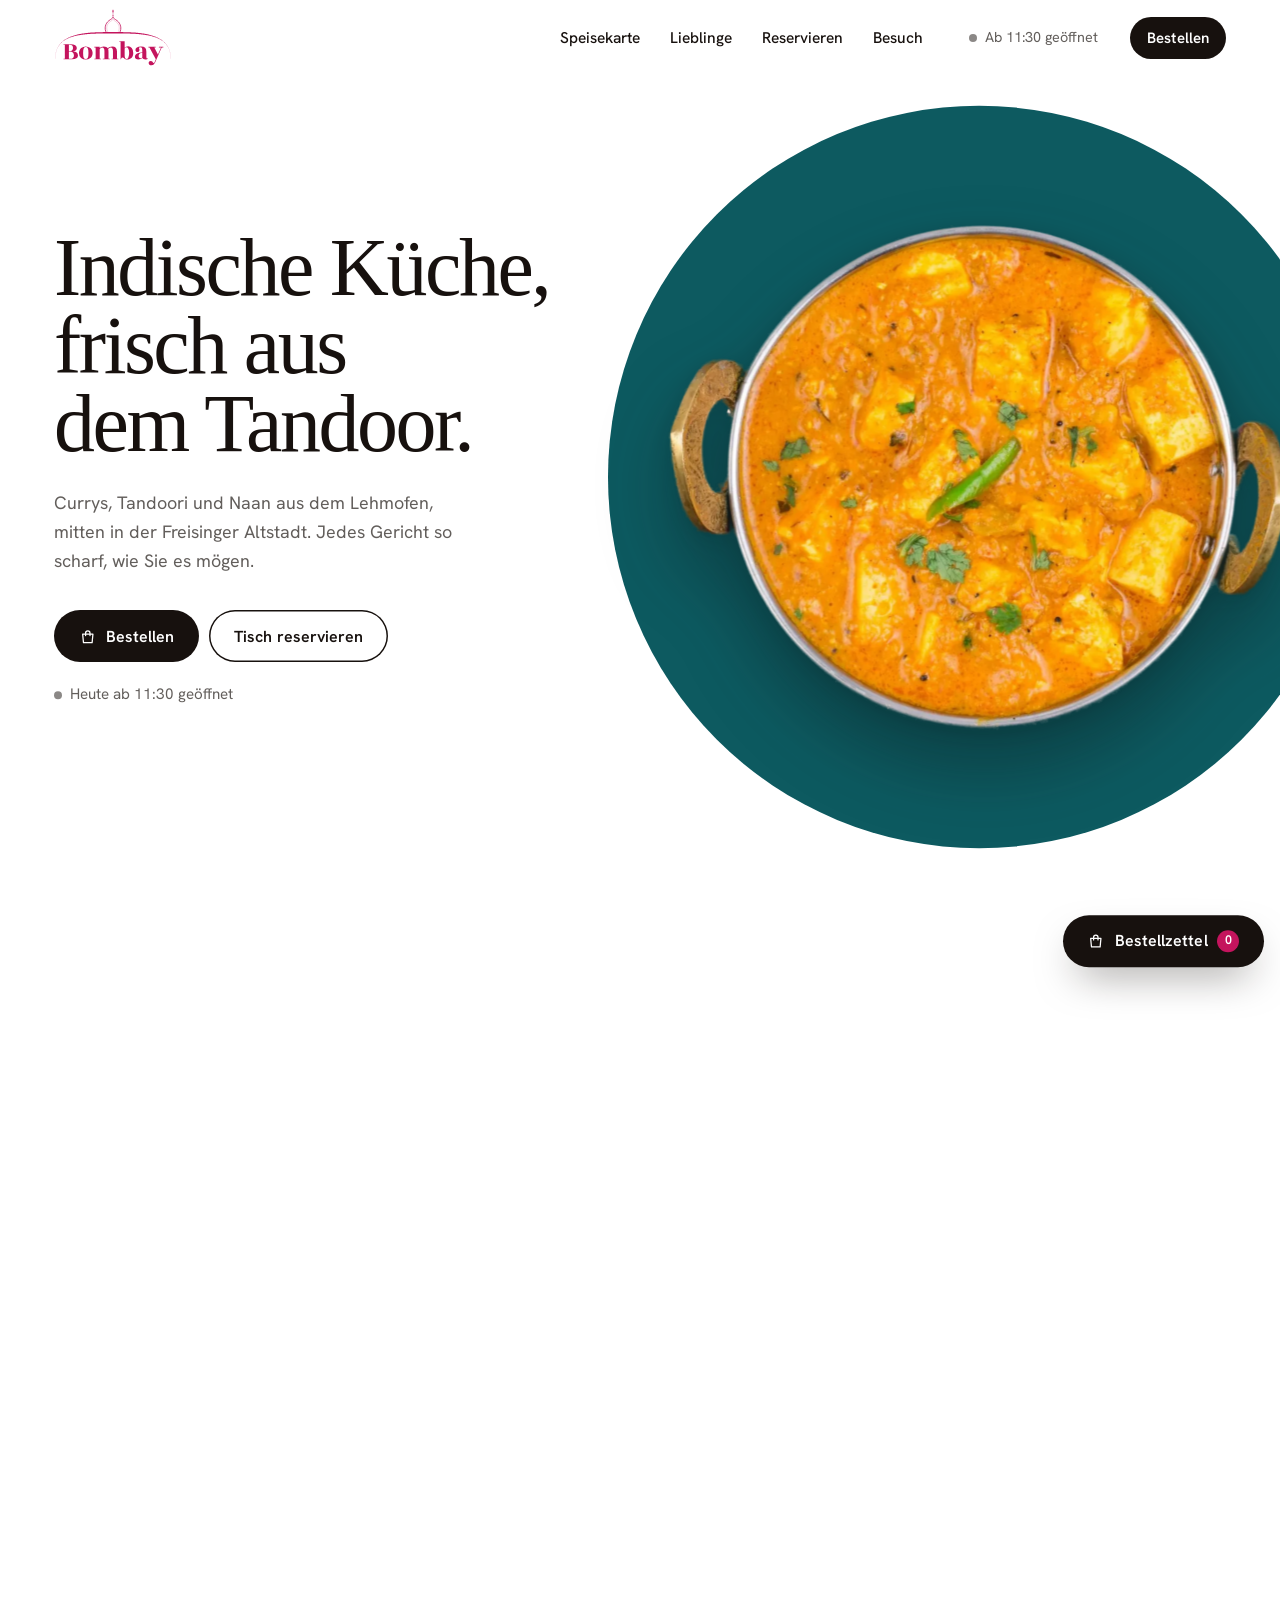
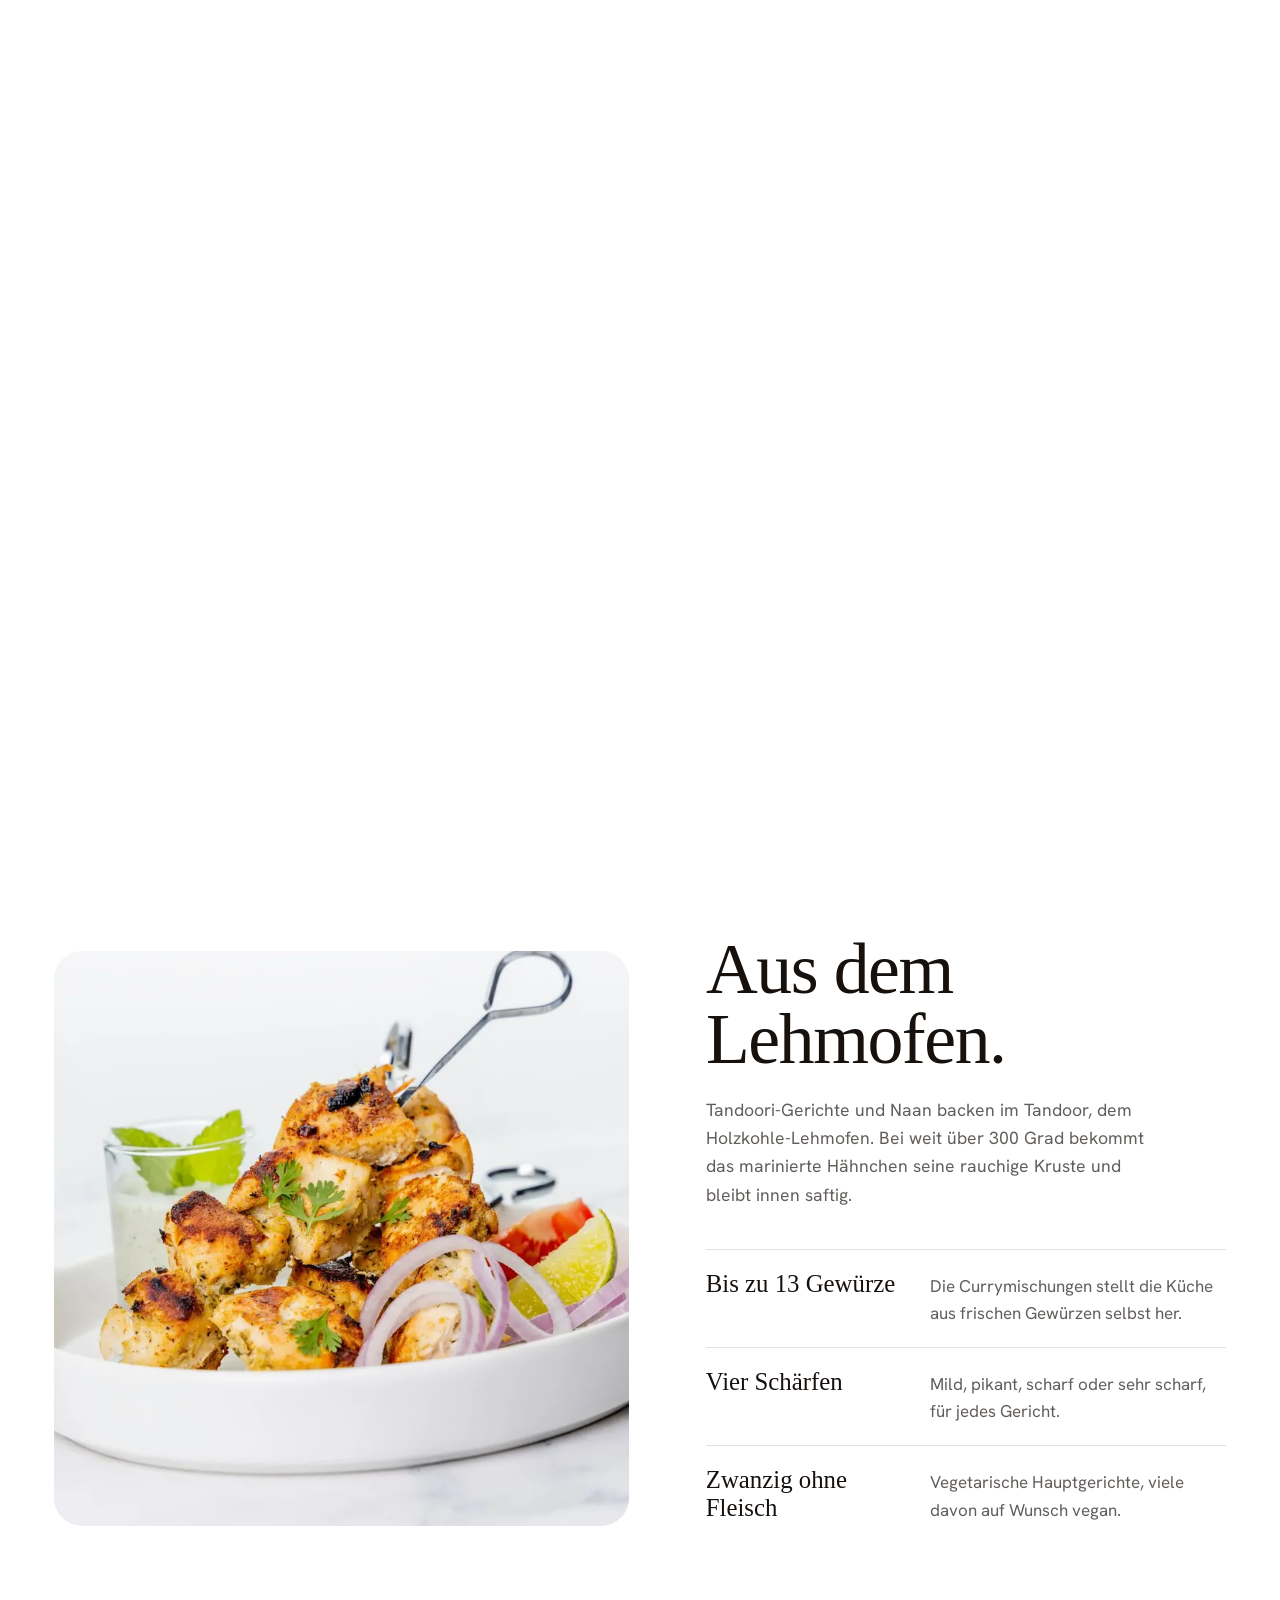
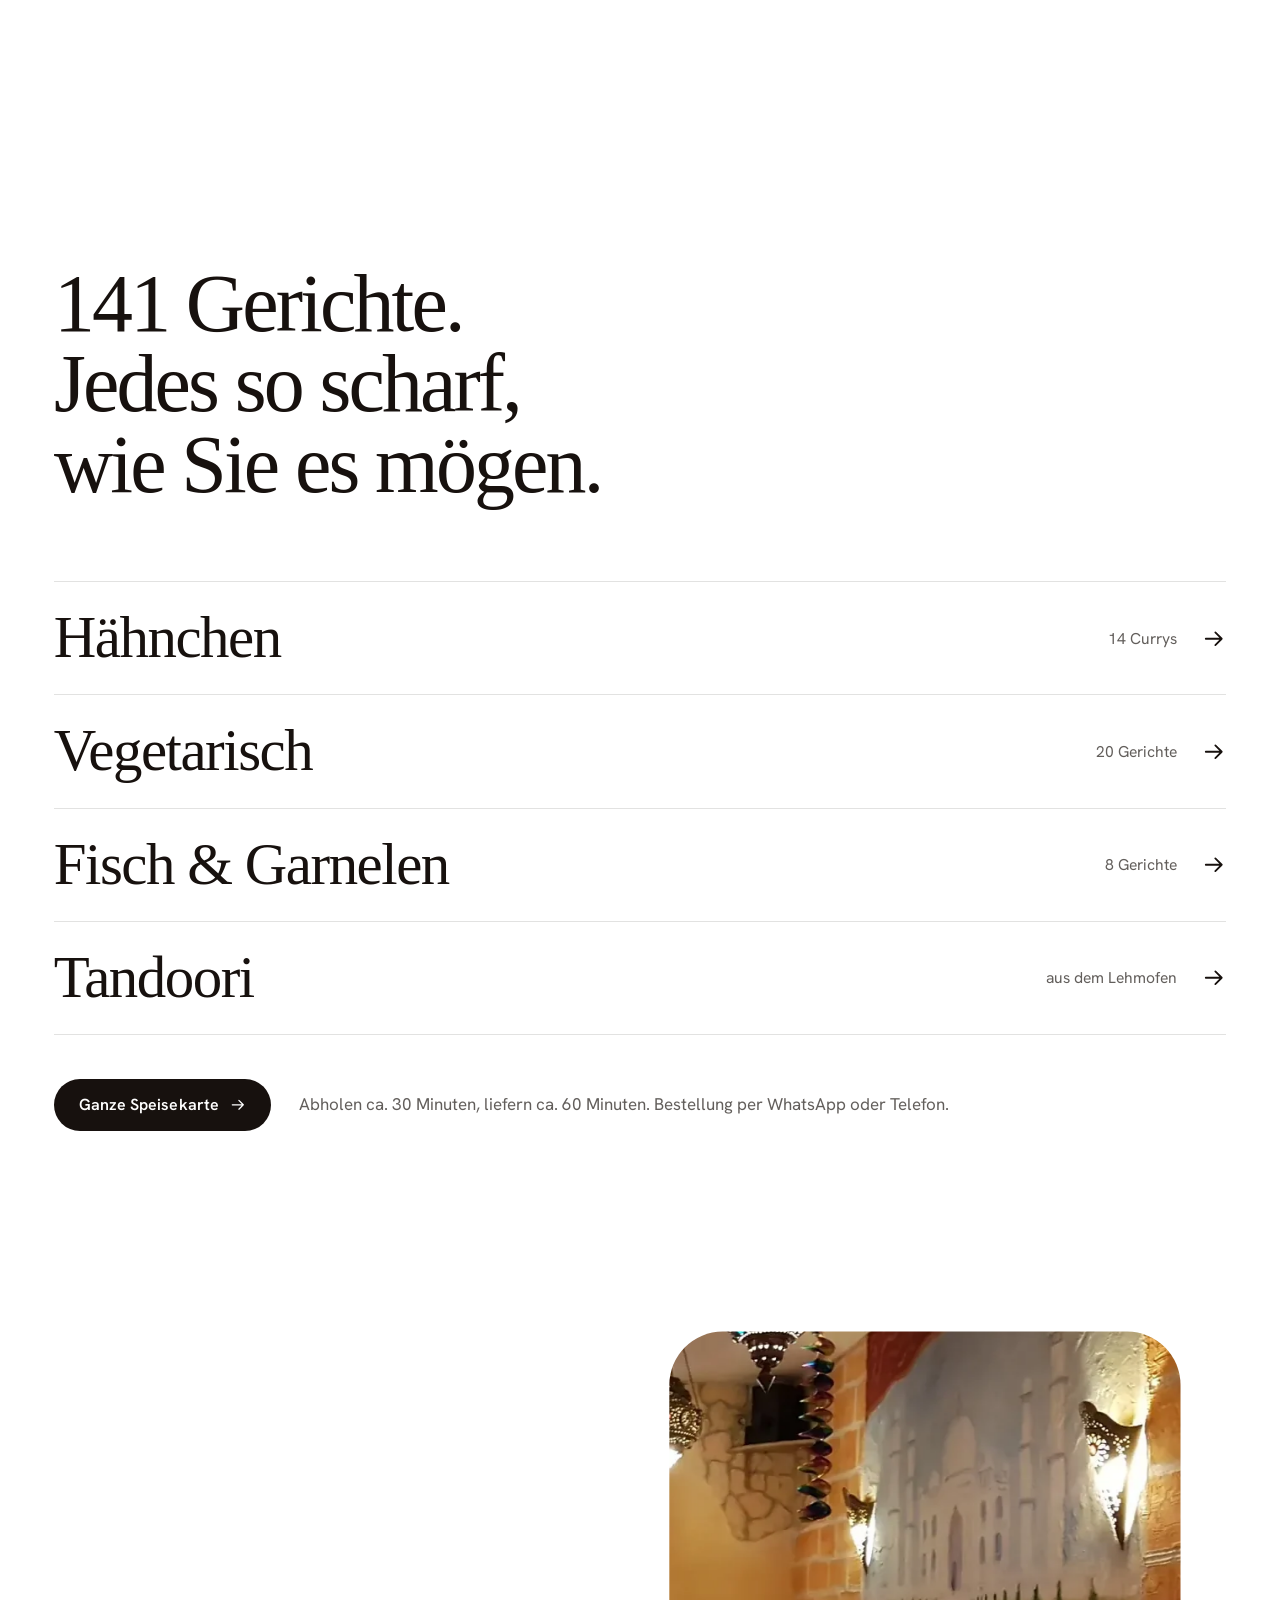
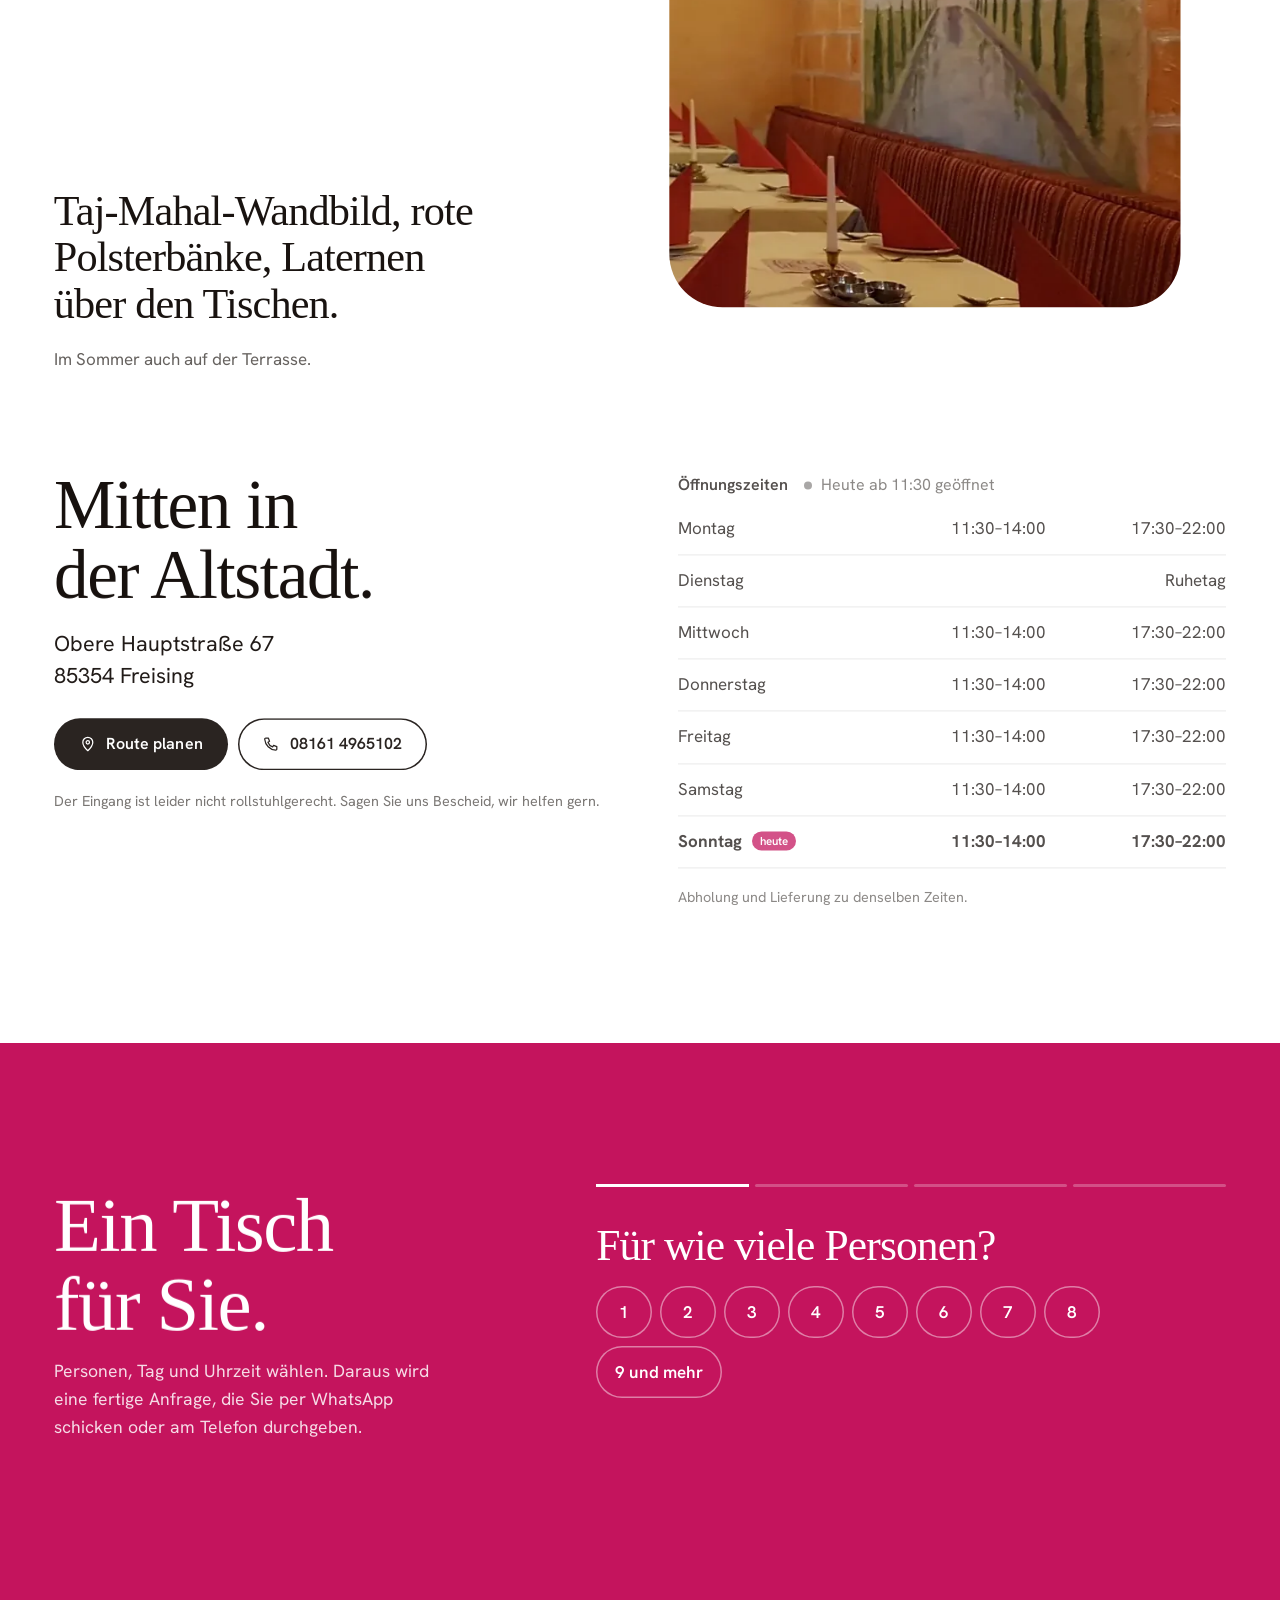
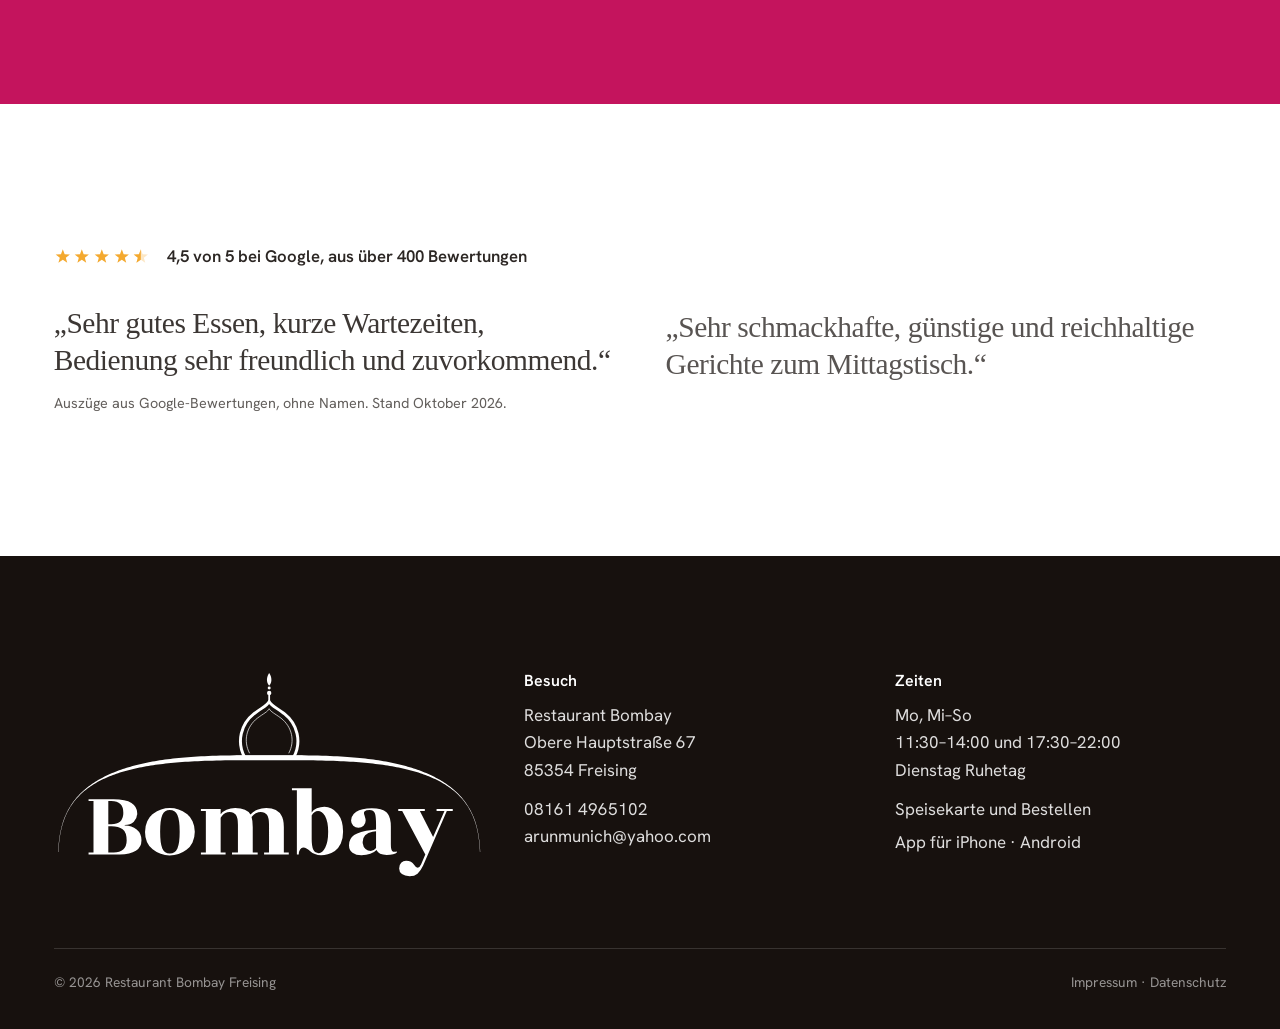
==== index.html @ 5e9e83af "Finish-Review: Schrift, Bilder, Bühne und Bedienung nachgeschärft - Bodoni mit fester Optik (opsz 28" ====
<!doctype html>
<html lang="de">
<head>
  <meta charset="utf-8">
  <meta name="viewport" content="width=device-width, initial-scale=1, viewport-fit=cover">
  <title>Bombay · Indisches Restaurant in Freising</title>
  <meta name="description" content="Restaurant Bombay in der Freisinger Altstadt: Currys, Tandoori und Naan aus dem Lehmofen. Bestellen per WhatsApp oder Telefon, Tisch reservieren.">
  <meta name="theme-color" content="#ffffff">
  <meta property="og:title" content="Bombay · Indisches Restaurant in Freising">
  <meta property="og:description" content="Currys, Tandoori und Naan, mitten in der Altstadt. Obere Hauptstraße 67, 85354 Freising.">
  <meta property="og:image" content="img/gerichte/karahi-paneer-1100.webp">
  <link rel="icon" href="img/favicon.svg" type="image/svg+xml">
  <link rel="preload" href="fonts/bodoni-moda.woff2" as="font" type="font/woff2" crossorigin>
  <link rel="preload" href="fonts/hanken-grotesk.woff2" as="font" type="font/woff2" crossorigin>
  <link rel="preload" href="img/gerichte/karahi-paneer-1100.webp" as="image">
  <link rel="stylesheet" href="css/site.css">
  <link rel="stylesheet" href="css/start.css">
  <script type="application/ld+json">
  {"@context":"https://schema.org","@type":"Restaurant","name":"Bombay Restaurant Freising","servesCuisine":"Indisch","telephone":"+49 8161 4965102",
   "address":{"@type":"PostalAddress","streetAddress":"Obere Hauptstraße 67","postalCode":"85354","addressLocality":"Freising","addressCountry":"DE"},
   "openingHoursSpecification":[{"@type":"OpeningHoursSpecification","dayOfWeek":["Monday","Wednesday","Thursday","Friday","Saturday","Sunday"],"opens":"11:30","closes":"14:00"},{"@type":"OpeningHoursSpecification","dayOfWeek":["Monday","Wednesday","Thursday","Friday","Saturday","Sunday"],"opens":"17:30","closes":"22:00"}],
   "acceptsReservations":"True"}
  </script>
</head>
<body>
<a class="skip" href="#inhalt">Zum Inhalt springen</a>
<!--ICONS-->
<svg width="0" height="0" style="position:absolute" aria-hidden="true" focusable="false">
  <symbol id="i-tasche" viewBox="0 0 24 24"><path fill="none" stroke="currentColor" stroke-width="1.7" stroke-linejoin="round" d="M5 8.5h14l-1.1 11.5H6.1L5 8.5z"/><path fill="none" stroke="currentColor" stroke-width="1.7" stroke-linecap="round" d="M9 10.5V7a3 3 0 0 1 6 0v3.5"/></symbol>
  <symbol id="i-telefon" viewBox="0 0 24 24"><path fill="none" stroke="currentColor" stroke-width="1.7" stroke-linejoin="round" d="M5.2 3.8h3.4l1.7 4.4-2.2 1.3a10.5 10.5 0 0 0 6.4 6.4l1.3-2.2 4.4 1.7v3.4a1.5 1.5 0 0 1-1.6 1.5A16.3 16.3 0 0 1 3.7 5.4a1.5 1.5 0 0 1 1.5-1.6z"/></symbol>
  <symbol id="i-pfeil" viewBox="0 0 24 24"><path fill="none" stroke="currentColor" stroke-width="1.7" stroke-linecap="round" stroke-linejoin="round" d="M4.5 12h15M13.5 6l6 6-6 6"/></symbol>
  <symbol id="i-zu" viewBox="0 0 24 24"><path fill="none" stroke="currentColor" stroke-width="1.7" stroke-linecap="round" d="M6.5 6.5l11 11M17.5 6.5l-11 11"/></symbol>
  <symbol id="i-haken" viewBox="0 0 24 24"><path fill="none" stroke="currentColor" stroke-width="1.9" stroke-linecap="round" stroke-linejoin="round" d="M5 12.5l4.5 4.5L19 7.5"/></symbol>
  <symbol id="i-plus" viewBox="0 0 24 24"><path fill="none" stroke="currentColor" stroke-width="1.8" stroke-linecap="round" d="M12 5.5v13M5.5 12h13"/></symbol>
  <symbol id="i-kopie" viewBox="0 0 24 24"><rect x="8.5" y="8.5" width="11" height="11" rx="2" fill="none" stroke="currentColor" stroke-width="1.7"/><path fill="none" stroke="currentColor" stroke-width="1.7" d="M15.5 8.5V6a1.5 1.5 0 0 0-1.5-1.5H6A1.5 1.5 0 0 0 4.5 6v8A1.5 1.5 0 0 0 6 15.5h2.5"/></symbol>
  <symbol id="i-pin" viewBox="0 0 24 24"><path fill="none" stroke="currentColor" stroke-width="1.7" stroke-linejoin="round" d="M12 21s6.8-6 6.8-11.5a6.8 6.8 0 0 0-13.6 0C5.2 15 12 21 12 21z"/><circle cx="12" cy="9.6" r="2.3" fill="none" stroke="currentColor" stroke-width="1.7"/></symbol>
  <symbol id="i-lupe" viewBox="0 0 24 24"><circle cx="10.5" cy="10.5" r="6.2" fill="none" stroke="currentColor" stroke-width="1.7"/><path fill="none" stroke="currentColor" stroke-width="1.7" stroke-linecap="round" d="M15.2 15.2l4.6 4.6"/></symbol>
  <symbol id="i-wa" viewBox="0 0 24 24"><path fill="currentColor" d="M12 2.6A9.4 9.4 0 0 0 3.9 16.8L2.7 21.3l4.6-1.2A9.4 9.4 0 1 0 12 2.6zm0 17.1a7.7 7.7 0 0 1-3.9-1.1l-.3-.2-2.7.7.7-2.6-.2-.3A7.7 7.7 0 1 1 12 19.7zm4.3-5.8c-.2-.1-1.4-.7-1.6-.8-.2-.1-.4-.1-.5.1l-.7.9c-.1.2-.3.2-.5.1a6.3 6.3 0 0 1-3.1-2.7c-.2-.4.2-.4.7-1.3.1-.2 0-.3 0-.4l-.7-1.7c-.2-.5-.4-.4-.5-.4h-.5a.9.9 0 0 0-.7.3 2.8 2.8 0 0 0-.9 2.1 4.9 4.9 0 0 0 1 2.6 11.2 11.2 0 0 0 4.3 3.8c1.6.7 2.2.8 3 .6a2.5 2.5 0 0 0 1.7-1.2 2 2 0 0 0 .1-1.2c-.1-.1-.3-.2-.5-.3z"/></symbol>
  <symbol id="i-brief" viewBox="0 0 24 24"><rect x="3.5" y="5.5" width="17" height="13" rx="2" fill="none" stroke="currentColor" stroke-width="1.7"/><path fill="none" stroke="currentColor" stroke-width="1.7" stroke-linejoin="round" d="M4 7l8 6 8-6"/></symbol>
  <symbol id="i-stern" viewBox="0 0 24 24"><path fill="currentColor" d="M12.00 2.40 L14.53 9.12 L21.70 9.45 L16.09 13.93 L18.00 20.85 L12.00 16.90 L6.00 20.85 L7.91 13.93 L2.30 9.45 L9.47 9.12Z"/></symbol>
  <symbol id="i-stern-halb" viewBox="0 0 24 24"><path fill="currentColor" opacity=".28" d="M12.00 2.40 L14.53 9.12 L21.70 9.45 L16.09 13.93 L18.00 20.85 L12.00 16.90 L6.00 20.85 L7.91 13.93 L2.30 9.45 L9.47 9.12Z"/><path fill="currentColor" d="M12.00 2.40 L9.47 9.12 L2.30 9.45 L7.91 13.93 L6.00 20.85 L12.00 16.90Z"/></symbol>
</svg>
<!--/ICONS-->

<header class="kopf" data-kopf>
  <div class="wrap kopf-zeile">
    <a class="marke" href="index.html" aria-label="Bombay, Startseite" data-logo>Bombay</a>
    <nav class="kopf-nav" aria-label="Hauptnavigation">
      <a href="speisekarte.html">Speisekarte</a>
      <a href="#lieblinge">Lieblinge</a>
      <a href="#reservieren">Reservieren</a>
      <a href="#besuch">Besuch</a>
    </nav>
    <span class="kopf-status" data-status></span>
    <a class="pille pille--voll pille--klein" href="speisekarte.html">Bestellen</a>
    <button class="kopf-menu" type="button" data-menu aria-expanded="false" aria-controls="menu"><i></i><i></i><span class="sr">Menü</span></button>
  </div>
</header>
<nav class="menu-flaeche" id="menu" data-menu-flaeche aria-label="Menü">
  <a href="speisekarte.html">Speisekarte</a>
  <a href="#lieblinge">Lieblinge</a>
  <a href="#reservieren">Reservieren</a>
  <a href="#besuch">Besuch</a>
  <div class="menu-fuss"><span data-status="lang"></span><a href="tel:+4981614965102">08161 4965102</a><span>Obere Hauptstraße 67, Freising</span></div>
</nav>

<main id="inhalt">

  <!-- ═══ Bühne: Scheibe, Flut, Lieblinge ═══ -->
  <section class="buehne" id="lieblinge" aria-labelledby="titel" data-buehne>
    <div class="buehne-flaeche">
      <div class="flut" data-flut aria-hidden="true"></div>

      <div class="intro" data-intro>
        <h1 id="titel" class="intro-titel" data-intro-titel>Indische Küche, frisch aus dem Tandoor.</h1>
        <p class="intro-unter">Currys, Tandoori und Naan aus dem Lehmofen, mitten in der Freisinger Altstadt. Jedes Gericht so scharf, wie Sie es mögen.</p>
        <div class="intro-handeln">
          <a class="pille pille--voll" href="speisekarte.html"><svg class="ico" aria-hidden="true"><use href="#i-tasche"/></svg>Bestellen</a>
          <a class="pille pille--rand" href="#reservieren">Tisch reservieren</a>
        </div>
        <p class="intro-status" data-status="lang"></p>
      </div>

      <div class="teller" data-teller aria-hidden="true">
        <div class="teller-dreh" data-teller-dreh>
          <img class="schale" data-schale="0" src="img/gerichte/karahi-paneer-1100.webp" srcset="img/gerichte/karahi-paneer-640.webp 640w, img/gerichte/karahi-paneer-1100.webp 1100w" sizes="(max-width: 860px) 80vw, 46vw" alt="" width="1100" height="895" fetchpriority="high">
          <img class="schale" data-schale="1" src="img/gerichte/dal-makhni-1100.webp" srcset="img/gerichte/dal-makhni-640.webp 640w, img/gerichte/dal-makhni-1100.webp 1100w" sizes="(max-width: 860px) 80vw, 46vw" alt="" width="1100" height="1085" loading="lazy">
          <img class="schale" data-schale="2" src="img/gerichte/jheenga-curry-1100.webp" srcset="img/gerichte/jheenga-curry-640.webp 640w, img/gerichte/jheenga-curry-1100.webp 1100w" sizes="(max-width: 860px) 80vw, 46vw" alt="" width="1100" height="1044" loading="lazy">
          <img class="schale" data-schale="3" src="img/gerichte/butter-chicken-1100.webp" srcset="img/gerichte/butter-chicken-640.webp 640w, img/gerichte/butter-chicken-1100.webp 1100w" sizes="(max-width: 860px) 80vw, 46vw" alt="" width="1100" height="1079" loading="lazy">
        </div>
      </div>

      <div class="gerichte" data-gerichte></div>
      <ol class="leiste" data-leiste aria-hidden="true"></ol>
    </div>
  </section>

  <!-- ═══ Aus dem Lehmofen ═══ -->
  <section class="ofen" id="ofen" aria-labelledby="ofen-titel">
    <div class="wrap ofen-raster">
      <figure class="ofen-bild" data-ofen-bild>
        <img src="img/chicken-tikka-1400.webp" srcset="img/chicken-tikka-900.webp 900w, img/chicken-tikka-1400.webp 1400w" sizes="(max-width: 860px) 100vw, 52vw" width="1400" height="1400" loading="lazy" alt="Chicken Tikka: marinierte Hähnchenstücke vom Spieß, dazu Zwiebelringe, Tomate, Limette und Minzjoghurt">
      </figure>
      <div class="ofen-text">
        <h2 id="ofen-titel" data-zeilen>Aus dem Lehmofen.</h2>
        <p class="ofen-unter" data-auf>Tandoori-Gerichte und Naan backen im Tandoor, dem Holzkohle-Lehmofen. Bei weit über 300 Grad bekommt das marinierte Hähnchen seine rauchige Kruste und bleibt innen saftig.</p>
        <dl class="fakten">
          <div data-auf><dt>Bis zu 13 Gewürze</dt><dd>Die Currymischungen stellt die Küche aus frischen Gewürzen selbst her.</dd></div>
          <div data-auf><dt>Vier Schärfen</dt><dd>Mild, pikant, scharf oder sehr scharf, für jedes Gericht.</dd></div>
          <div data-auf><dt>Zwanzig ohne Fleisch</dt><dd>Vegetarische Hauptgerichte, viele davon auf Wunsch vegan.</dd></div>
        </dl>
      </div>
    </div>
  </section>

  <!-- ═══ Zur Karte ═══ -->
  <section class="zur-karte" aria-labelledby="karte-titel">
    <div class="wrap">
      <h2 id="karte-titel" class="zur-karte-titel" data-zeilen>141 Gerichte. Jedes so scharf, wie Sie es mögen.</h2>
      <ul class="gaenge" role="list" data-gaenge>
        <li><a href="speisekarte.html#huehnerfleisch-spezialitaeten" data-bild="img/gerichte/butter-chicken-640.webp"><span class="gang-name">Hähnchen</span><span class="gang-info">14 Currys</span><svg class="ico" aria-hidden="true"><use href="#i-pfeil"/></svg></a></li>
        <li><a href="speisekarte.html#vegetarische-spezialitaeten" data-bild="img/gerichte/karahi-paneer-640.webp"><span class="gang-name">Vegetarisch</span><span class="gang-info">20 Gerichte</span><svg class="ico" aria-hidden="true"><use href="#i-pfeil"/></svg></a></li>
        <li><a href="speisekarte.html#fisch-spezialitaeten" data-bild="img/gerichte/jheenga-curry-640.webp"><span class="gang-name">Fisch &amp; Garnelen</span><span class="gang-info">8 Gerichte</span><svg class="ico" aria-hidden="true"><use href="#i-pfeil"/></svg></a></li>
        <li><a href="speisekarte.html#tandoori-khajana" data-bild="img/chicken-tikka-900.webp"><span class="gang-name">Tandoori</span><span class="gang-info">aus dem Lehmofen</span><svg class="ico" aria-hidden="true"><use href="#i-pfeil"/></svg></a></li>
      </ul>
      <div class="zur-karte-fuss">
        <a class="pille pille--voll" href="speisekarte.html">Ganze Speisekarte <svg class="ico" aria-hidden="true"><use href="#i-pfeil"/></svg></a>
        <p>Abholen ca. 30 Minuten, liefern ca. 60 Minuten. Bestellung per WhatsApp oder Telefon.</p>
      </div>
    </div>
    <img class="gang-bild" data-gang-bild src="img/gerichte/butter-chicken-640.webp" width="640" height="628" loading="lazy" decoding="async" alt="" aria-hidden="true">
  </section>

  <!-- ═══ Besuch ═══ -->
  <section class="besuch" id="besuch" aria-labelledby="besuch-titel">
    <figure class="raum wrap" data-raum>
      <figcaption class="raum-text">
        <span class="raum-satz" data-auf>Taj-Mahal-Wandbild, rote Polsterbänke, Laternen über den Tischen.</span>
        <span class="raum-klein" data-auf>Im Sommer auch auf der Terrasse.</span>
      </figcaption>
      <div class="raum-fenster" data-raum-fenster>
        <img src="img/gastraum-wand-845.webp" srcset="img/gastraum-wand-560.webp 560w, img/gastraum-wand-845.webp 845w" sizes="(max-width: 860px) 100vw, 46vw" width="845" height="1012" loading="lazy" alt="Der Gastraum: Wandbild des Taj Mahal, rote Polsterbank, gedeckte Tische mit roten Servietten, orientalische Laternen an der Decke">
      </div>
    </figure>
    <div class="wrap besuch-raster">
      <div>
        <h2 id="besuch-titel" data-zeilen>Mitten in der Altstadt.</h2>
        <address class="adresse" data-auf>Obere Hauptstraße 67<br>85354 Freising</address>
        <div class="besuch-handeln" data-auf>
          <a class="pille pille--voll" href="https://www.google.com/maps/search/?api=1&amp;query=Bombay+Restaurant+Obere+Hauptstra%C3%9Fe+67+85354+Freising" target="_blank" rel="noopener"><svg class="ico" aria-hidden="true"><use href="#i-pin"/></svg>Route planen</a>
          <a class="pille pille--rand" href="tel:+4981614965102"><svg class="ico" aria-hidden="true"><use href="#i-telefon"/></svg>08161 4965102</a>
        </div>
        <p class="klein" data-auf>Der Eingang ist leider nicht rollstuhlgerecht. Sagen Sie uns Bescheid, wir helfen gern.</p>
      </div>
      <div data-auf>
        <h3 class="zeiten-titel">Öffnungszeiten <span data-status="lang"></span></h3>
        <table class="zeiten">
          <tbody>
            <tr data-tag="1"><th scope="row">Montag</th><td>11:30–14:00</td><td>17:30–22:00</td></tr>
            <tr data-tag="2"><th scope="row">Dienstag</th><td colspan="2">Ruhetag</td></tr>
            <tr data-tag="3"><th scope="row">Mittwoch</th><td>11:30–14:00</td><td>17:30–22:00</td></tr>
            <tr data-tag="4"><th scope="row">Donnerstag</th><td>11:30–14:00</td><td>17:30–22:00</td></tr>
            <tr data-tag="5"><th scope="row">Freitag</th><td>11:30–14:00</td><td>17:30–22:00</td></tr>
            <tr data-tag="6"><th scope="row">Samstag</th><td>11:30–14:00</td><td>17:30–22:00</td></tr>
            <tr data-tag="0"><th scope="row">Sonntag</th><td>11:30–14:00</td><td>17:30–22:00</td></tr>
          </tbody>
        </table>
        <p class="klein">Abholung und Lieferung zu denselben Zeiten.</p>
      </div>
    </div>
  </section>

  <!-- ═══ Reservieren ═══ -->
  <section class="reservieren" id="reservieren" aria-labelledby="res-titel">
    <div class="wrap res-raster">
      <div class="res-kopf">
        <h2 id="res-titel" data-zeilen>Ein Tisch für Sie.</h2>
        <p data-auf>Personen, Tag und Uhrzeit wählen. Daraus wird eine fertige Anfrage, die Sie per WhatsApp schicken oder am Telefon durchgeben.</p>
      </div>
      <div class="res" data-reservierung></div>
      <noscript><p>Reservieren Sie telefonisch unter <a href="tel:+4981614965102">08161 4965102</a>.</p></noscript>
    </div>
  </section>

  <!-- ═══ Stimmen ═══ -->
  <section class="stimmen" aria-labelledby="stimmen-titel">
    <div class="wrap">
      <h2 id="stimmen-titel" class="stimmen-titel" data-auf><span class="sterne" aria-hidden="true"><svg class="ico"><use href="#i-stern"/></svg><svg class="ico"><use href="#i-stern"/></svg><svg class="ico"><use href="#i-stern"/></svg><svg class="ico"><use href="#i-stern"/></svg><svg class="ico"><use href="#i-stern-halb"/></svg></span> 4,5 von 5 bei Google, aus über 400 Bewertungen</h2>
      <ul class="zitate" role="list">
        <li data-auf><blockquote>„Sehr gutes Essen, kurze Wartezeiten, Bedienung sehr freundlich und zuvorkommend.“</blockquote></li>
        <li data-auf><blockquote>„Sehr schmackhafte, günstige und reichhaltige Gerichte zum Mittagstisch.“</blockquote></li>
      </ul>
      <p class="klein">Auszüge aus Google-Bewertungen, ohne Namen. Stand Oktober 2026.</p>
    </div>
  </section>
</main>

<!--FUSS-->
<footer class="fuss">
  <div class="wrap">
    <div class="fuss-raster">
      <div><span class="fuss-marke" data-logo>Bombay</span></div>
      <div>
        <h2>Besuch</h2>
        <p>Restaurant Bombay<br>Obere Hauptstraße 67<br>85354 Freising</p>
        <p style="margin-top:12px"><a href="tel:+4981614965102">08161 4965102</a><br><a href="mailto:arunmunich@yahoo.com">arunmunich@yahoo.com</a></p>
      </div>
      <div>
        <h2>Zeiten</h2>
        <p>Mo, Mi–So<br>11:30–14:00 und 17:30–22:00<br>Dienstag Ruhetag</p>
        <ul style="margin-top:12px">
          <li><a href="speisekarte.html">Speisekarte und Bestellen</a></li>
          <li><a href="https://apps.apple.com/de/app/bombay-restaurant-freising/id6504758170" target="_blank" rel="noopener">App für iPhone</a> · <a href="https://play.google.com/store/apps/details?id=com.de.bombay.resto" target="_blank" rel="noopener">Android</a></li>
        </ul>
      </div>
    </div>
    <div class="fuss-unten">
      <span>© <span data-jahr>2026</span> Restaurant Bombay Freising</span>
      <span><a href="impressum.html">Impressum</a> · <a href="datenschutz.html">Datenschutz</a></span>
    </div>
  </div>
</footer>
<!--/FUSS-->

<script src="js/vendor/gsap.min.js"></script>
<script src="js/vendor/ScrollTrigger.min.js"></script>
<script src="js/vendor/lenis.min.js"></script>
<script src="menu-data.js"></script>
<script src="js/logo.js"></script>
<script src="js/site.js"></script>
<script src="js/reservierung.js"></script>
<script src="js/start.js"></script>
</body>
</html>
---- css/site.css ----
/* ═══════════════════════════════════════════════════════════
   Bombay Freising — Safran-Editorial
   Reines Weiß, satte Vollflächen je Gericht, Tinte für Text und
   Handlungen, Rani-Pink aus dem Logo. Bodoni Moda groß und ruhig,
   Hanken Grotesk für alles Lesbare.
   ═══════════════════════════════════════════════════════════ */

@font-face { font-family: "Bodoni Moda"; src: url("../fonts/bodoni-moda.woff2") format("woff2"); font-weight: 400 900; font-style: normal; font-display: swap; }
@font-face { font-family: "Bodoni Moda"; src: url("../fonts/bodoni-moda-italic.woff2") format("woff2"); font-weight: 400 900; font-style: italic; font-display: swap; }
@font-face { font-family: "Hanken Grotesk"; src: url("../fonts/hanken-grotesk.woff2") format("woff2"); font-weight: 300 700; font-display: swap; }

:root {
  --weiss: #ffffff;
  --porzellan: #f3f3f5;
  --tinte: #17110e;
  --tinte-2: rgba(23, 17, 14, 0.68);
  --tinte-3: rgba(23, 17, 14, 0.5);
  --linie: rgba(23, 17, 14, 0.12);
  --rani: #c4145d;
  --pfau: #0d5a60;
  --safran: #f3a11b;
  --pink: #d42f73;
  --kardamom: #2c6b45;
  --gruen-ok: #1f8a4c;

  --display: "Bodoni Moda", "Didot", "Bodoni 72", Georgia, serif;
  --text: "Hanken Grotesk", "Helvetica Neue", Arial, sans-serif;

  --rand: clamp(20px, 4.2vw, 64px);
  --max: 1320px;
  --kopf: 76px;

  /* Bewegung: schnelles Ausrollen für Antworten, Federn für Gegenstände */
  --aus: cubic-bezier(0.23, 1, 0.32, 1);
  --schublade: cubic-bezier(0.32, 0.72, 0, 1);
  --rein-raus: cubic-bezier(0.77, 0, 0.175, 1);
}

*, *::before, *::after { box-sizing: border-box; }
* { margin: 0; padding: 0; }
[hidden] { display: none !important; }
html { -webkit-text-size-adjust: 100%; text-size-adjust: 100%; background: var(--weiss); }
html.lenis, html.lenis body { height: auto; }
.lenis.lenis-smooth { scroll-behavior: auto !important; }
body {
  background: var(--weiss); color: var(--tinte);
  font-family: var(--text); font-size: 1.0625rem; line-height: 1.6; font-weight: 400;
  -webkit-font-smoothing: antialiased; -moz-osx-font-smoothing: grayscale;
  font-feature-settings: "kern", "liga";
}
main, footer { overflow-x: clip; }
img, svg { display: block; max-width: 100%; }
img { height: auto; }
a { color: inherit; text-decoration-thickness: 1px; text-underline-offset: 0.2em; }
button, input, select, textarea { font: inherit; color: inherit; }
button { background: none; border: 0; cursor: pointer; -webkit-tap-highlight-color: transparent; }
h1, h2, h3 { font-family: var(--display); font-weight: 500; letter-spacing: -0.02em; line-height: 0.98; text-wrap: balance; }
p { text-wrap: pretty; }
/* Bodoni hat eine Optik-Achse: groß gesetzt werden die Haarstriche sonst
   unsichtbar („141“ als „1 1“). Eine feste, kräftigere Optik für alle Größen. */
h1, h2, h3, blockquote, .posten-name, .karte-leer strong, .menu-flaeche a, .zettel-leer strong,
.formular-titel, .summe b, .gericht-preis, .fakten dt, .gang-name, .res-frage, .res-tag b, .res-karte strong {
  font-optical-sizing: none; font-variation-settings: "opsz" 28;
}

::selection { background: var(--rani); color: #fff; }
:focus-visible { outline: 2px solid var(--rani); outline-offset: 3px; border-radius: 4px; }
.tab { font-variant-numeric: tabular-nums; }
.sr { position: absolute; width: 1px; height: 1px; margin: -1px; overflow: hidden; clip: rect(0 0 0 0); white-space: nowrap; border: 0; }
.skip { position: fixed; left: 12px; top: -60px; z-index: 400; padding: 10px 16px; border-radius: 999px; background: var(--tinte); color: #fff; text-decoration: none; transition: top .2s var(--aus); }
.skip:focus { top: 12px; }
.wrap { width: min(100% - 2 * var(--rand), var(--max)); margin-inline: auto; }
.ist-gesperrt { overflow: hidden; }

@media (prefers-reduced-motion: reduce) {
  *, *::before, *::after { animation-duration: 0.01ms !important; animation-iteration-count: 1 !important; transition-duration: 0.01ms !important; }
}

/* ═══════════ Icons ═══════════ */
.ico { width: 1.1em; height: 1.1em; flex: none; }

/* ═══════════ Knöpfe: Pillen in Tinte ═══════════ */
.pille {
  display: inline-flex; align-items: center; justify-content: center; gap: .6em;
  min-height: 52px; padding: 0 1.55em; border-radius: 999px;
  font-weight: 600; font-size: 1rem; letter-spacing: .005em; white-space: nowrap; text-decoration: none;
  transition: transform .18s var(--aus), background-color .25s ease, color .25s ease, box-shadow .25s ease;
}
.pille:active { transform: scale(.97); }
.pille--voll { background: var(--tinte); color: #fff; }
@media (hover: hover) { .pille--voll:hover { background: #33261f; } }
.pille--rand { box-shadow: inset 0 0 0 1.5px currentColor; }
@media (hover: hover) { .pille--rand:hover { background: rgba(23, 17, 14, .06); } }
.pille--hell { background: #fff; color: var(--tinte); }
@media (hover: hover) { .pille--hell:hover { background: rgba(255,255,255,.88); } }
.pille--klein { min-height: 42px; padding: 0 1.15em; font-size: .94rem; }
.pille .zahl { display: inline-grid; place-items: center; min-width: 22px; height: 22px; padding: 0 6px; border-radius: 11px; background: var(--rani); color: #fff; font-size: .78rem; font-variant-numeric: tabular-nums; }
.pfeil-link { display: inline-flex; align-items: center; gap: .5em; font-weight: 600; text-decoration: none; }
.pfeil-link .ico { transition: transform .3s var(--aus); }
@media (hover: hover) { .pfeil-link:hover .ico { transform: translateX(4px); } }

/* ═══════════ Kopf ═══════════ */
.kopf { position: fixed; inset: 0 0 auto; z-index: 100; height: var(--kopf); transition: background-color .35s ease, box-shadow .35s ease, transform .5s var(--aus), color .35s ease; }
.kopf.is-fest { background: rgba(255, 255, 255, .86); backdrop-filter: saturate(1.6) blur(14px); -webkit-backdrop-filter: saturate(1.6) blur(14px); box-shadow: 0 1px 0 var(--linie); }
.kopf.is-weg { transform: translateY(-105%); }
.kopf-zeile { height: 100%; display: flex; align-items: center; gap: 32px; }
.marke { display: block; width: 118px; color: var(--rani); flex: none; text-decoration: none; transition: color .35s ease; }
.marke svg { width: 100%; height: auto; }
.kopf-nav { display: flex; gap: 2px; margin-left: auto; }
.kopf-nav a { position: relative; padding: .5em .9em; font-size: .97rem; font-weight: 500; text-decoration: none; border-radius: 999px; transition: background-color .2s ease; }
@media (hover: hover) { .kopf-nav a:hover { background: rgba(23, 17, 14, .06); } }
.kopf-nav a[aria-current="page"] { font-weight: 700; }
.kopf-status { font-size: .9rem; color: var(--tinte-2); white-space: nowrap; }
.kopf-menu { display: none; width: 46px; height: 46px; border-radius: 50%; position: relative; }
.kopf-menu i { position: absolute; left: 13px; right: 13px; height: 1.6px; background: currentColor; border-radius: 2px; transition: transform .35s var(--aus); }
.kopf-menu i:first-child { top: 19px; }
.kopf-menu i:last-child { top: 26px; }
.kopf.is-menu .kopf-menu i:first-child { transform: translateY(3.5px) rotate(45deg); }
.kopf.is-menu .kopf-menu i:last-child { transform: translateY(-3.5px) rotate(-45deg); }

/* Auf farbigen Bühnen wird der Kopf weiß */
.kopf.is-hell:not(.is-fest) { color: #fff; }
.kopf.is-hell:not(.is-fest) .marke { color: #fff; }
.kopf.is-hell:not(.is-fest) .kopf-status { color: rgba(255,255,255,.8); }
.kopf.is-hell:not(.is-fest) .pille--voll { background: #fff; color: var(--tinte); }

/* ═══════════ Status ═══════════ */
.status { display: inline-flex; align-items: center; gap: .55em; }
.status-punkt { width: 8px; height: 8px; border-radius: 50%; background: var(--tinte-3); position: relative; flex: none; }
.status.is-open .status-punkt { background: var(--gruen-ok); }
.status.is-open .status-punkt::after { content: ""; position: absolute; inset: 0; border-radius: 50%; background: var(--gruen-ok); animation: atmen 2.6s var(--aus) infinite; }
@keyframes atmen { from { transform: scale(1); opacity: .6; } to { transform: scale(3); opacity: 0; } }

/* ═══════════ Zeilen-Enthüllung (Masken) ═══════════
   Ohne JS sichtbar. JS zerlegt Überschriften in Zeilen und lässt
   jede Zeile aus ihrer Maske steigen. */
.zeile { display: block; overflow: hidden; padding-bottom: .08em; margin-bottom: -.08em; }
.zeile > span { display: block; will-change: transform; }

/* ═══════════ Mobil ═══════════ */
@media (max-width: 860px) {
  :root { --kopf: 64px; }
  .kopf-nav, .kopf-status { display: none; }
  .kopf-menu { display: block; margin-left: 4px; }
  .kopf-zeile { gap: 12px; }
  .kopf .pille { margin-left: auto; min-height: 40px; padding: 0 1em; font-size: .9rem; }
  .marke { width: 100px; }
  .kopf.is-menu { background: var(--weiss); color: var(--tinte); }
  .kopf.is-menu .marke { color: var(--rani); }
  .kopf.is-menu .pille--voll { background: var(--tinte); color: #fff; }
}
.menu-flaeche {
  position: fixed; inset: var(--kopf) 0 0; z-index: 99; background: var(--weiss);
  display: grid; align-content: start; gap: 4px; padding: 24px var(--rand) calc(24px + env(safe-area-inset-bottom));
  opacity: 0; visibility: hidden; transform: translateY(-10px);
  transition: opacity .3s ease, transform .45s var(--aus), visibility 0s linear .45s;
}
.menu-flaeche.is-offen { opacity: 1; visibility: visible; transform: none; transition: opacity .3s ease, transform .45s var(--aus); }
.menu-flaeche a { font-family: var(--display); font-size: 2.6rem; line-height: 1.15; text-decoration: none; padding: .1em 0; }
.menu-flaeche .menu-fuss { margin-top: 28px; display: grid; gap: 8px; font-size: 1rem; color: var(--tinte-2); }
.menu-flaeche .menu-fuss a { font-family: var(--text); font-size: 1.1rem; font-weight: 600; color: var(--tinte); }

/* ═══════════ Bestellzettel (Schublade) ═══════════ */
.zettel-knopf {
  position: fixed; right: max(16px, env(safe-area-inset-right)); bottom: calc(16px + env(safe-area-inset-bottom));
  z-index: 90; transform: translateY(160%); transition: transform .6s var(--aus);
  box-shadow: 0 18px 40px -14px rgba(23, 17, 14, .5);
}
.zettel-knopf.is-da { transform: none; }
.zettel-knopf.is-hupf .zahl { animation: hupf .45s var(--aus); }
@keyframes hupf { 35% { transform: scale(1.4); } }

.schublade { position: fixed; inset: 0; z-index: 300; pointer-events: none; }
.schublade-schleier { position: absolute; inset: 0; background: rgba(23, 17, 14, .38); opacity: 0; transition: opacity .4s ease; }
.schublade-panel {
  position: absolute; top: 10px; right: 10px; bottom: 10px; width: min(460px, calc(100% - 20px));
  display: grid; grid-template-rows: auto 1fr auto; background: var(--weiss); border-radius: 22px; overflow: hidden;
  transform: translateX(calc(100% + 20px)); visibility: hidden; transition: transform .55s var(--schublade), visibility 0s linear .55s;
  box-shadow: 0 30px 80px -20px rgba(23, 17, 14, .45);
}
.schublade.is-offen { pointer-events: auto; }
.schublade.is-offen .schublade-schleier { opacity: 1; }
.schublade.is-offen .schublade-panel { transform: none; visibility: visible; transition: transform .55s var(--schublade); }
.schublade-kopf { display: flex; align-items: center; justify-content: space-between; padding: 22px 24px 14px; }
.schublade-kopf h2 { font-size: 2rem; }
.rund-zu { width: 44px; height: 44px; border-radius: 50%; display: grid; place-items: center; background: var(--porzellan); transition: transform .18s var(--aus); }
.rund-zu:active { transform: scale(.94); }
.schublade-inhalt { overflow-y: auto; overscroll-behavior: contain; padding: 4px 24px 20px; }
.schublade-fuss { padding: 16px 24px calc(18px + env(safe-area-inset-bottom)); border-top: 1px solid var(--linie); display: grid; gap: 10px; background: var(--weiss); }
@media (max-width: 600px) {
  .schublade-panel { top: auto; right: 0; left: 0; bottom: 0; width: 100%; max-height: 92svh; border-radius: 22px 22px 0 0; transform: translateY(100%); }
}

.zettel-leer { padding: 28px 0 12px; color: var(--tinte-2); }
.zettel-leer strong { display: block; font-family: var(--display); font-weight: 500; font-size: 1.6rem; color: var(--tinte); margin-bottom: 6px; }
.zettel-liste { list-style: none; }
.zettel-liste li { display: grid; grid-template-columns: 1fr auto; gap: 8px 12px; padding: 14px 0; border-bottom: 1px solid var(--linie); }
.zettel-name { font-weight: 600; line-height: 1.3; }
.zettel-name small { display: block; font-weight: 400; color: var(--tinte-3); font-size: .82rem; }
.zettel-preis { font-variant-numeric: tabular-nums; font-weight: 600; }
.zettel-zeile2 { grid-column: 1 / -1; display: flex; justify-content: space-between; align-items: center; gap: 10px; }
.menge { display: inline-flex; align-items: center; background: var(--porzellan); border-radius: 999px; }
.menge button { width: 38px; height: 38px; display: grid; place-items: center; border-radius: 50%; font-size: 1.15rem; transition: transform .15s var(--aus); }
.menge button:active { transform: scale(.88); }
.menge output { min-width: 1.6em; text-align: center; font-weight: 600; font-variant-numeric: tabular-nums; }
.schaerfe-wahl { display: inline-flex; gap: 2px; background: var(--porzellan); border-radius: 999px; padding: 3px; }
.schaerfe-wahl button { padding: .3em .7em; border-radius: 999px; font-size: .78rem; font-weight: 600; color: var(--tinte-2); transition: background-color .2s ease, color .2s ease; }
.schaerfe-wahl button[aria-pressed="true"] { background: var(--weiss); color: var(--tinte); box-shadow: 0 1px 3px rgba(23,17,14,.15); }

.formular { display: grid; gap: 12px; margin-top: 18px; }
.formular-titel { font-family: var(--display); font-size: 1.45rem; margin-top: 10px; }
.segment { display: grid; grid-template-columns: 1fr 1fr; background: var(--porzellan); border-radius: 999px; padding: 4px; position: relative; }
.segment button { position: relative; z-index: 1; min-height: 42px; border-radius: 999px; font-weight: 600; transition: color .25s ease; }
.segment-gleiter { position: absolute; top: 4px; bottom: 4px; left: 4px; width: calc(50% - 4px); border-radius: 999px; background: var(--weiss); box-shadow: 0 2px 8px -2px rgba(23,17,14,.2); transition: transform .45s var(--aus); }
.segment[data-wert="liefern"] .segment-gleiter { transform: translateX(100%); }
.feld { display: grid; gap: 5px; }
.feld span { font-size: .85rem; font-weight: 600; color: var(--tinte-2); }
.feld input, .feld textarea, .feld select {
  width: 100%; min-height: 50px; padding: .7em 1em; border-radius: 14px; border: 1px solid var(--linie); background: var(--weiss);
  transition: border-color .2s ease, box-shadow .2s ease;
}
.feld textarea { min-height: 80px; resize: vertical; }
.feld input:focus, .feld textarea:focus, .feld select:focus { outline: none; border-color: var(--tinte); box-shadow: 0 0 0 4px rgba(23,17,14,.08); }
.feld input::placeholder, .feld textarea::placeholder { color: var(--tinte-3); }
.fehler { color: #b3123f; font-size: .88rem; min-height: 1.2em; }
.summe { display: flex; justify-content: space-between; align-items: baseline; font-weight: 600; }
.summe b { font-family: var(--display); font-size: 1.7rem; font-weight: 500; font-variant-numeric: tabular-nums; }
.hinweis { font-size: .82rem; color: var(--tinte-3); line-height: 1.45; }
.knopf-reihe { display: grid; grid-template-columns: 1fr 1fr; gap: 8px; }
.pille--wa { background: #1f8a4c; color: #fff; }
@media (hover: hover) { .pille--wa:hover { background: #18713e; } }

/* ═══════════ Fuß ═══════════ */
.fuss { background: var(--tinte); color: #fff; padding: clamp(64px, 9vw, 120px) 0 calc(36px + env(safe-area-inset-bottom)); }
.fuss-raster { display: grid; grid-template-columns: 1.3fr 1fr 1fr; gap: 40px; align-items: start; }
.fuss-marke { width: min(320px, 70%); color: #fff; }
.fuss h2 { font-family: var(--text); font-size: 1rem; font-weight: 600; letter-spacing: 0; color: #fff; margin-bottom: 10px; line-height: 1.3; }
.fuss p, .fuss li { color: rgba(255,255,255,.86); }
.fuss ul { list-style: none; display: grid; gap: 6px; }
.fuss a { text-decoration: none; }
@media (hover: hover) { .fuss a:hover { text-decoration: underline; } }
.fuss-unten { display: flex; justify-content: space-between; flex-wrap: wrap; gap: 12px; margin-top: 64px; padding-top: 22px; border-top: 1px solid rgba(255,255,255,.14); font-size: .86rem; color: rgba(255,255,255,.55); }
@media (max-width: 860px) { .fuss-raster { grid-template-columns: 1fr; } }

/* ═══════════ Rechtsseiten ═══════════ */
.recht { padding: calc(var(--kopf) + 60px) 0 100px; }
.recht .wrap { max-width: 760px; }
.recht h1 { font-size: clamp(2.8rem, 7vw, 4.6rem); margin-bottom: 18px; }
.recht h2 { font-size: 1.6rem; margin: 40px 0 8px; }
.recht p { color: var(--tinte-2); margin-top: 8px; }
.offen { padding: 10px 14px; border-radius: 12px; background: #fff3d6; color: #7a4a00 !important; font-size: .94rem; }
---- css/start.css ----
/* ═══════════ Startseite ═══════════ */

/* ── Bühne: Scheibe, Flut, Lieblinge ── */
.buehne { position: relative; }
.buehne-flaeche { position: relative; height: 100vh; height: 100svh; overflow: hidden; background: var(--weiss); }
.flut { position: absolute; inset: 0; background: var(--pfau); clip-path: circle(30vmin at 74% 54%); will-change: clip-path; }

.teller { position: absolute; left: 0; top: 0; width: 46vmin; aspect-ratio: 1; filter: drop-shadow(0 34px 34px rgba(10, 30, 32, .38)) drop-shadow(0 8px 10px rgba(10, 30, 32, .2)); will-change: transform; pointer-events: none; }
.teller-dreh { position: absolute; inset: 0; }
.schale { position: absolute; inset: 0; width: 100%; height: 100%; object-fit: contain; }
.js .schale:not([data-schale="0"]) { opacity: 0; }

.intro { position: absolute; left: var(--rand); top: 52%; transform: translateY(-50%); width: min(600px, 44vw); z-index: 2; }
.intro-status { font-size: .95rem; color: var(--tinte-2); margin-top: 22px; }
.intro-titel { font-size: clamp(3.2rem, 6.4vw, 7rem); font-weight: 500; letter-spacing: -0.03em; line-height: .95; }
.intro-unter { margin-top: 26px; max-width: 42ch; font-size: 1.12rem; color: var(--tinte-2); }
.intro-handeln { display: flex; flex-wrap: wrap; gap: 10px; margin-top: 34px; }

.gerichte { position: absolute; inset: 0; z-index: 2; pointer-events: none; }
.gericht { position: absolute; left: var(--rand); top: 50%; transform: translateY(-50%); width: min(620px, 46vw); color: #fff; pointer-events: auto; }
.js .gericht { visibility: hidden; }
.gericht[data-ton="dunkel"] { color: var(--tinte); }
.gericht-herkunft { margin-top: 18px; font-size: .95rem; opacity: .8; }
.gericht-name { font-size: clamp(3.4rem, 8.2vw, 9.4rem); font-weight: 500; letter-spacing: -0.035em; line-height: .9; }
.gericht-satz { margin-top: 24px; max-width: 40ch; font-size: 1.1rem; line-height: 1.55; opacity: .92; }
.gericht-handeln { display: flex; align-items: center; flex-wrap: wrap; gap: 18px; margin-top: 30px; }
.gericht-preis { font-family: var(--display); font-size: 2.2rem; font-variant-numeric: tabular-nums; line-height: 1; }
.gericht .pille--hell[aria-pressed="true"] { background: rgba(255,255,255,.18); color: inherit; box-shadow: inset 0 0 0 1.5px currentColor; }
.gericht[data-ton="dunkel"] .pille--hell { background: var(--tinte); color: #fff; }
.gericht[data-ton="dunkel"] .pille--hell[aria-pressed="true"] { background: rgba(23,17,14,.08); color: var(--tinte); box-shadow: inset 0 0 0 1.5px currentColor; }

.leiste { position: absolute; left: var(--rand); right: var(--rand); bottom: clamp(20px, 4vh, 40px); z-index: 3; display: flex; gap: clamp(14px, 2.4vw, 34px); list-style: none; color: #fff; font-size: .9rem; }
.js .leiste { visibility: hidden; }
.leiste li { position: relative; padding-top: 12px; opacity: .55; transition: opacity .4s ease; }
.leiste li::before { content: ""; position: absolute; left: 0; right: 0; top: 0; height: 2px; background: currentColor; opacity: .3; }
.leiste li::after { content: ""; position: absolute; left: 0; top: 0; height: 2px; width: 100%; background: currentColor; transform: scaleX(var(--f, 0)); transform-origin: left; }
.leiste li.is-aktiv { opacity: 1; }
.leiste[data-ton="dunkel"] { color: var(--tinte); }

/* ── Aus dem Lehmofen ── */
.ofen { background: var(--weiss); padding: clamp(90px, 12vw, 170px) 0; overflow: hidden; }
.ofen-raster { display: grid; grid-template-columns: minmax(0, 1.05fr) minmax(0, .95fr); gap: clamp(32px, 6vw, 100px); align-items: center; }
.ofen-bild { position: relative; aspect-ratio: 1; border-radius: 28px; overflow: hidden; isolation: isolate; }
.ofen-bild img { width: 100%; height: 100%; object-fit: cover; }
.ofen-text h2 { font-size: clamp(2.8rem, 5.6vw, 5.8rem); }
.ofen-unter { margin-top: 22px; max-width: 46ch; font-size: 1.1rem; color: var(--tinte-2); }
.fakten { margin-top: 40px; display: grid; }
.fakten > div { display: grid; grid-template-columns: minmax(170px, .8fr) 1.2fr; gap: 6px 26px; padding: 20px 0; border-top: 1px solid var(--linie); align-items: baseline; }
.fakten dt { font-family: var(--display); font-size: 1.55rem; line-height: 1.1; }
.fakten dd { color: var(--tinte-2); }

/* ── Zur Karte ── */
.zur-karte { position: relative; padding: clamp(100px, 13vw, 180px) 0 clamp(80px, 10vw, 140px); }
.zur-karte-titel { font-size: clamp(2.8rem, 6.4vw, 7rem); letter-spacing: -0.035em; max-width: 15ch; }
.gaenge { list-style: none; margin-top: clamp(48px, 6vw, 80px); border-bottom: 1px solid var(--linie); }
.gaenge a { display: grid; grid-template-columns: 1fr auto auto; gap: 24px; align-items: center; padding: clamp(16px, 2.2vw, 26px) 0; border-top: 1px solid var(--linie); text-decoration: none; }
.gang-name { font-family: var(--display); font-size: clamp(2rem, 4.6vw, 4.4rem); letter-spacing: -0.025em; line-height: 1.02; transition: transform .6s var(--aus); }
.gang-info { color: var(--tinte-2); font-size: .98rem; }
.gaenge .ico { width: 1.5em; height: 1.5em; transition: transform .5s var(--aus); }
@media (hover: hover) {
  .gaenge a:hover .gang-name { transform: translateX(18px); }
  .gaenge a:hover .ico { transform: translateX(6px); }
}
.gang-bild { position: absolute; left: 0; top: 0; width: clamp(200px, 22vw, 320px); aspect-ratio: 1; object-fit: contain; pointer-events: none; z-index: 5; opacity: 0; filter: drop-shadow(0 24px 30px rgba(23,17,14,.3)); }
.zur-karte-fuss { display: flex; align-items: center; flex-wrap: wrap; gap: 18px 28px; margin-top: 44px; }
.zur-karte-fuss p { color: var(--tinte-2); }

/* ── Besuch ── */
.besuch { padding-bottom: clamp(90px, 11vw, 150px); }
.raum { position: relative; display: grid; grid-template-columns: minmax(0, .9fr) minmax(0, 1.1fr); gap: clamp(32px, 6vw, 100px); align-items: end; }
.raum-text { display: grid; gap: 18px; padding-bottom: 8px; }
.raum-satz { font-family: var(--display); font-optical-sizing: none; font-variation-settings: "opsz" 28; font-size: clamp(1.9rem, 3.3vw, 3.2rem); line-height: 1.1; letter-spacing: -0.02em; text-wrap: balance; }
.raum-klein { color: var(--tinte-2); }
.raum-fenster { position: relative; aspect-ratio: 845 / 1012; max-height: 88vh; justify-self: end; width: 100%; border-radius: 28px; overflow: hidden; }
.raum-fenster img { position: absolute; inset: 0; width: 100%; height: 100%; object-fit: cover; object-position: 40% 50%; }
.besuch-raster { display: grid; grid-template-columns: 1fr 1fr; gap: clamp(36px, 6vw, 100px); margin-top: clamp(56px, 7vw, 100px); align-items: start; }
.besuch h2 { font-size: clamp(2.8rem, 5.4vw, 5.6rem); }
.adresse { font-style: normal; font-size: 1.35rem; line-height: 1.45; margin-top: 22px; }
.besuch-handeln { display: flex; flex-wrap: wrap; gap: 10px; margin-top: 26px; }
.klein { font-size: .9rem; color: var(--tinte-2); margin-top: 18px; }
.zeiten-titel { font-family: var(--text); font-size: 1rem; font-weight: 600; display: flex; flex-wrap: wrap; gap: 6px 16px; align-items: center; margin-bottom: 10px; letter-spacing: 0; }
.zeiten-titel .status { font-weight: 400; color: var(--tinte-2); }
.zeiten { width: 100%; border-collapse: collapse; font-variant-numeric: tabular-nums; }
.zeiten th, .zeiten td { padding: 12px 0; border-bottom: 1px solid var(--linie); text-align: left; font-weight: 400; }
.zeiten td { text-align: right; padding-left: 18px; }
.zeiten tr.is-heute th, .zeiten tr.is-heute td { font-weight: 700; }
.zeiten tr.is-heute th::after { content: "heute"; margin-left: 10px; padding: 2px 8px; border-radius: 999px; background: var(--rani); color: #fff; font-size: .72rem; font-weight: 600; vertical-align: 2px; }

/* ── Reservieren ── */
.reservieren { background: var(--rani); color: #fff; padding: clamp(90px, 11vw, 160px) 0; }
.res-raster { display: grid; grid-template-columns: minmax(0, .85fr) minmax(0, 1.15fr); gap: clamp(36px, 6vw, 100px); align-items: start; }
.res-kopf h2 { font-size: clamp(2.8rem, 6vw, 6.2rem); }
.res-kopf p { margin-top: 22px; max-width: 40ch; font-size: 1.1rem; color: rgba(255,255,255,.88); }
.res { display: grid; gap: 26px; min-height: 380px; }
.res-form { display: grid; gap: clamp(26px, 4vw, 36px); align-content: start; }
.res-schritt { display: grid; gap: 18px; align-content: start; }
.res-zurueck { justify-self: start; }
.res-schritte { display: grid; grid-template-columns: repeat(4, 1fr); gap: 6px; list-style: none; }
.res-schritte li { height: 3px; border-radius: 3px; background: rgba(255,255,255,.25); overflow: hidden; }
.res-schritte li::after { content: ""; display: block; height: 100%; background: #fff; transform: scaleX(0); transform-origin: left; transition: transform .6s var(--aus); }
.res-schritte li.is-fertig::after, .res-schritte li.is-jetzt::after { transform: scaleX(1); }
.res-frage { font-family: var(--display); font-size: clamp(1.9rem, 3.4vw, 2.8rem); line-height: 1.05; letter-spacing: -0.02em; }
.res-frage small { display: block; margin-top: 8px; font-family: var(--text); font-size: 1rem; letter-spacing: 0; color: rgba(255,255,255,.8); }
.res-chips { display: flex; flex-wrap: wrap; gap: 8px; }
.res-chip { min-width: 56px; min-height: 52px; padding: 0 1.1em; border-radius: 999px; box-shadow: inset 0 0 0 1.5px rgba(255,255,255,.45); font-weight: 600; font-variant-numeric: tabular-nums; transition: background-color .2s ease, color .2s ease, box-shadow .2s ease, transform .16s var(--aus); }
.res-chip:active { transform: scale(.95); }
@media (hover: hover) { .res-chip:not([disabled]):hover { box-shadow: inset 0 0 0 1.5px #fff; } }
.res-chip[aria-pressed="true"] { background: #fff; color: var(--rani); box-shadow: none; }
.res-chip[disabled] { opacity: .35; cursor: not-allowed; }
.res-tage { display: flex; gap: 8px; overflow-x: auto; scroll-snap-type: x mandatory; padding-bottom: 8px; scrollbar-width: none; margin-inline: calc(var(--rand) * -1); padding-inline: var(--rand); }
.res-tage::-webkit-scrollbar { display: none; }
.res-tag { flex: none; scroll-snap-align: start; display: grid; justify-items: center; align-content: center; gap: 2px; width: 70px; height: 84px; border-radius: 18px; padding: 0; }
.res-tag b { font-family: var(--display); font-size: 1.6rem; font-weight: 500; line-height: 1; }
.res-tag small { font-size: .74rem; font-weight: 500; opacity: .85; }
.res-gruppe { font-size: .95rem; font-weight: 600; color: rgba(255,255,255,.85); }
.res .feld span { color: rgba(255,255,255,.85); }
.res .feld input, .res .feld textarea { background: rgba(255,255,255,.1); border-color: rgba(255,255,255,.35); color: #fff; }
.res .feld input::placeholder, .res .feld textarea::placeholder { color: rgba(255,255,255,.6); }
.res .feld input:focus, .res .feld textarea:focus { border-color: #fff; box-shadow: 0 0 0 4px rgba(255,255,255,.18); }
.res .fehler { color: #fff; font-weight: 600; }
.res-nav { display: flex; flex-wrap: wrap; gap: 10px; align-items: center; }
.res-zurueck { min-height: 44px; padding: 0 .4em; text-decoration: underline; text-underline-offset: 4px; color: rgba(255,255,255,.85); }
.res-karte { display: grid; gap: 4px; padding: 24px; border-radius: 20px; background: rgba(255,255,255,.12); }
.res-karte strong { font-family: var(--display); font-weight: 500; font-size: 2.4rem; line-height: 1; }
.res-hinweis { font-size: .88rem; color: rgba(255,255,255,.8); }
.reservieren .pille--voll { background: #fff; color: var(--rani); }
.reservieren .pille--rand { color: #fff; }
.reservieren :focus-visible { outline-color: #fff; }

/* ── Stimmen ── */
.stimmen { padding: clamp(90px, 11vw, 150px) 0; }
.stimmen-titel { font-family: var(--text); font-size: 1.05rem; font-weight: 600; letter-spacing: 0; display: flex; align-items: center; gap: 12px; flex-wrap: wrap; }
.sterne { display: inline-flex; gap: 2px; color: var(--safran); vertical-align: -0.12em; margin-right: .3em; }
.sterne .ico { width: 1.05em; height: 1.05em; }
.zitate { list-style: none; display: grid; grid-template-columns: repeat(2, 1fr); gap: clamp(24px, 4vw, 56px); margin-top: 38px; }
.zitate blockquote { font-family: var(--display); font-size: clamp(1.5rem, 2.3vw, 2.1rem); line-height: 1.25; letter-spacing: -0.015em; }

/* ── Mobil ── */
@media (max-width: 860px) {
  .flut { clip-path: circle(34vw at 72% 30%); }
  .teller { width: 64vw; }
  .intro { top: auto; bottom: calc(26px + env(safe-area-inset-bottom)); transform: none; width: auto; right: var(--rand); }
  .intro-status { margin-top: 16px; }
  .intro-titel { font-size: clamp(2.5rem, 10.5vw, 3.6rem); }
  .intro-unter { margin-top: 14px; font-size: 1rem; }
  .intro-handeln { margin-top: 22px; }
  .intro-handeln .pille { flex: 1 1 140px; }
  .gericht { top: auto; bottom: calc(48px + env(safe-area-inset-bottom)); transform: none; width: auto; right: var(--rand); }
  .gericht-name { font-size: clamp(2.8rem, 13vw, 4.2rem); }
  .gericht-satz { margin-top: 12px; font-size: .98rem; }
  .gericht-herkunft { margin-top: 12px; font-size: .88rem; }
  .gericht-handeln { margin-top: 18px; gap: 14px; }
  .gericht-preis { font-size: 1.8rem; }
  .leiste { gap: 6px; bottom: calc(22px + env(safe-area-inset-bottom)); }
  .leiste li { flex: 1; font-size: 0; padding-top: 0; height: 2px; }
  .ofen-raster, .besuch-raster, .res-raster { grid-template-columns: 1fr; }
  .ofen-bild { margin: 0 calc(var(--rand) * -1); border-radius: 0; }
  .fakten > div { grid-template-columns: 1fr; }
  .gaenge a { grid-template-columns: 1fr auto; }
  .gang-info { display: none; }
  .zitate { grid-template-columns: 1fr; }
  .raum { grid-template-columns: 1fr; gap: 22px; width: 100%; }
  .raum-text { order: 2; padding-inline: var(--rand); }
  .raum-fenster { order: 1; aspect-ratio: auto; height: 78svh; border-radius: 0; }
}
@media (max-width: 860px) and (max-height: 700px) {
  .intro-unter { display: none; }
  .gericht-satz { display: none; }
}

/* ── Ohne Bewegung: die Bühne als ruhige Liste ── */
.ohne-bewegung .buehne-flaeche { height: auto; overflow: visible; padding: calc(var(--kopf) + 40px) 0 0; }
.ohne-bewegung .flut, .ohne-bewegung .teller, .ohne-bewegung .leiste { display: none; }
.ohne-bewegung .intro { position: static; transform: none; width: auto; padding: 0 var(--rand) 60px; }
.ohne-bewegung .gerichte { position: static; }
.ohne-bewegung .gericht { position: static; transform: none; width: auto; visibility: visible; padding: 60px var(--rand); background: var(--pfau); }
.ohne-bewegung .gericht:nth-child(2) { background: var(--safran); }
.ohne-bewegung .gericht:nth-child(3) { background: var(--pink); }
.ohne-bewegung .gericht:nth-child(4) { background: var(--kardamom); }
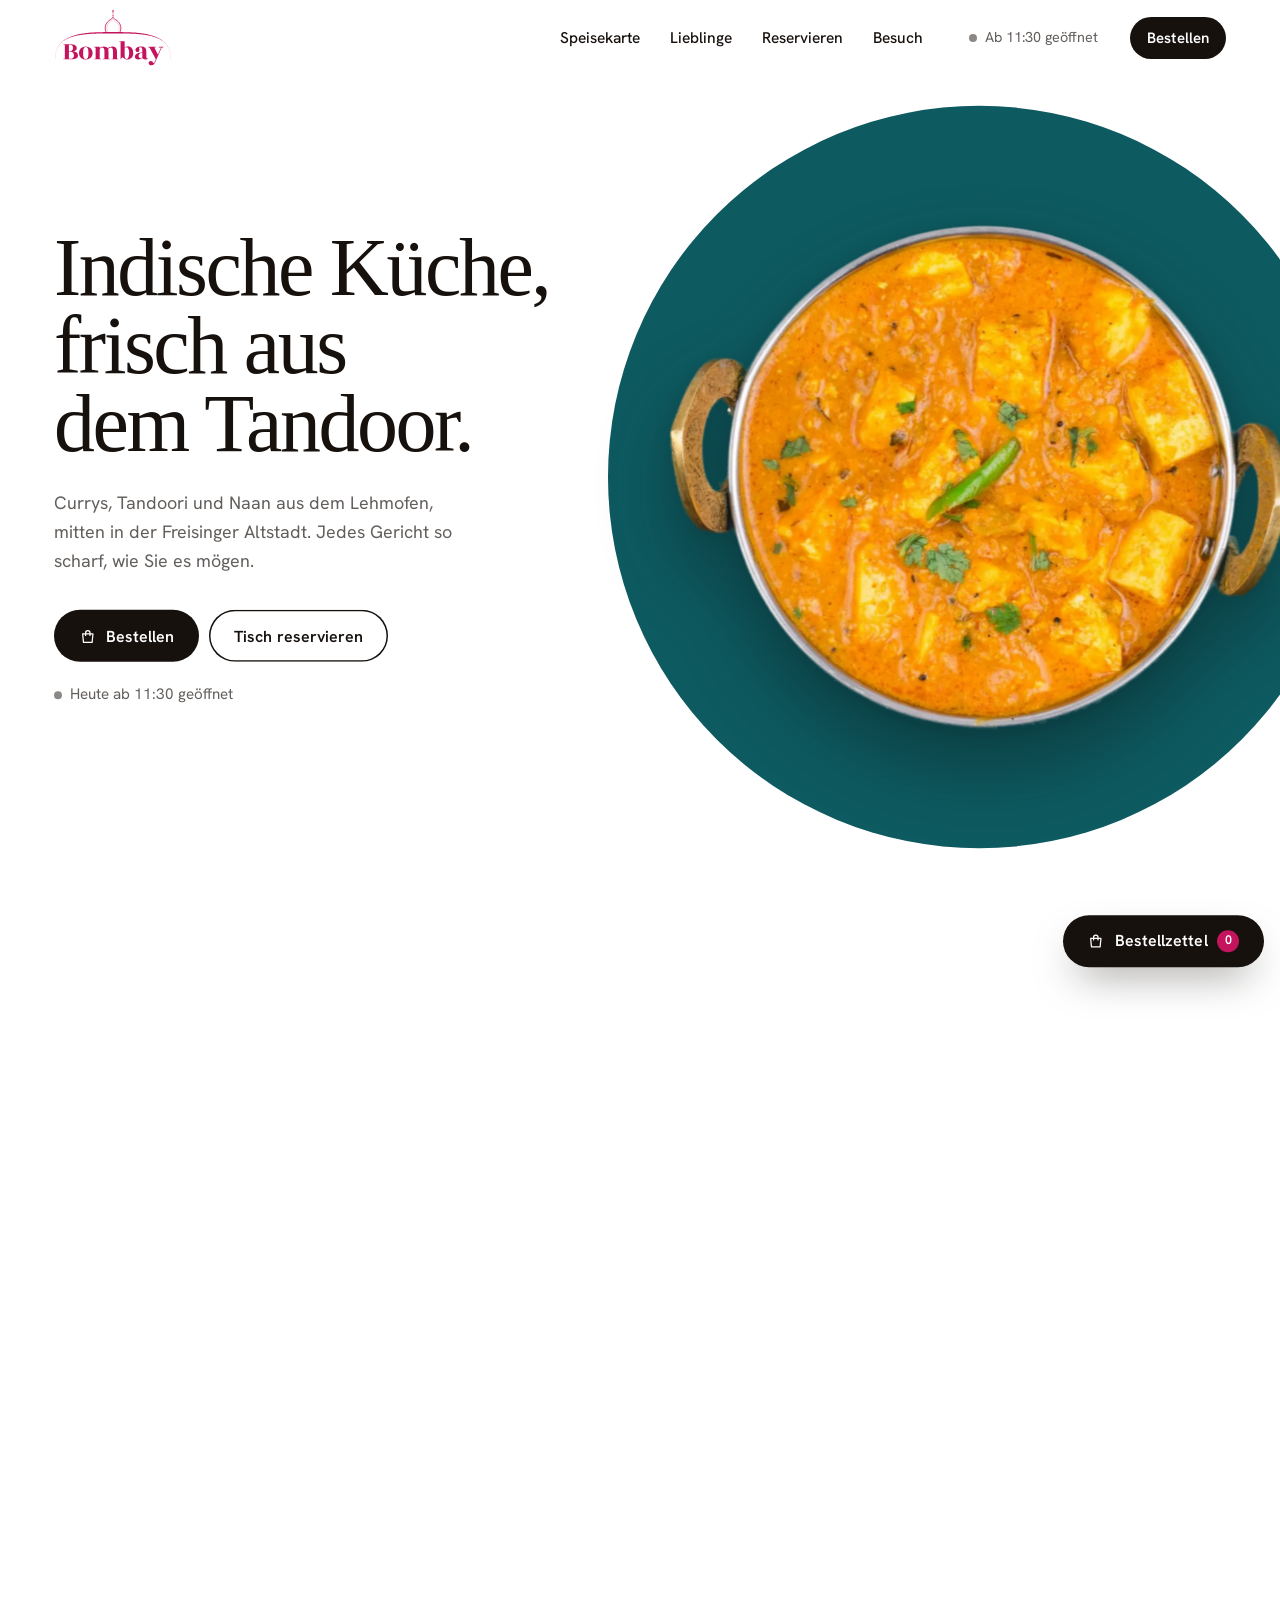
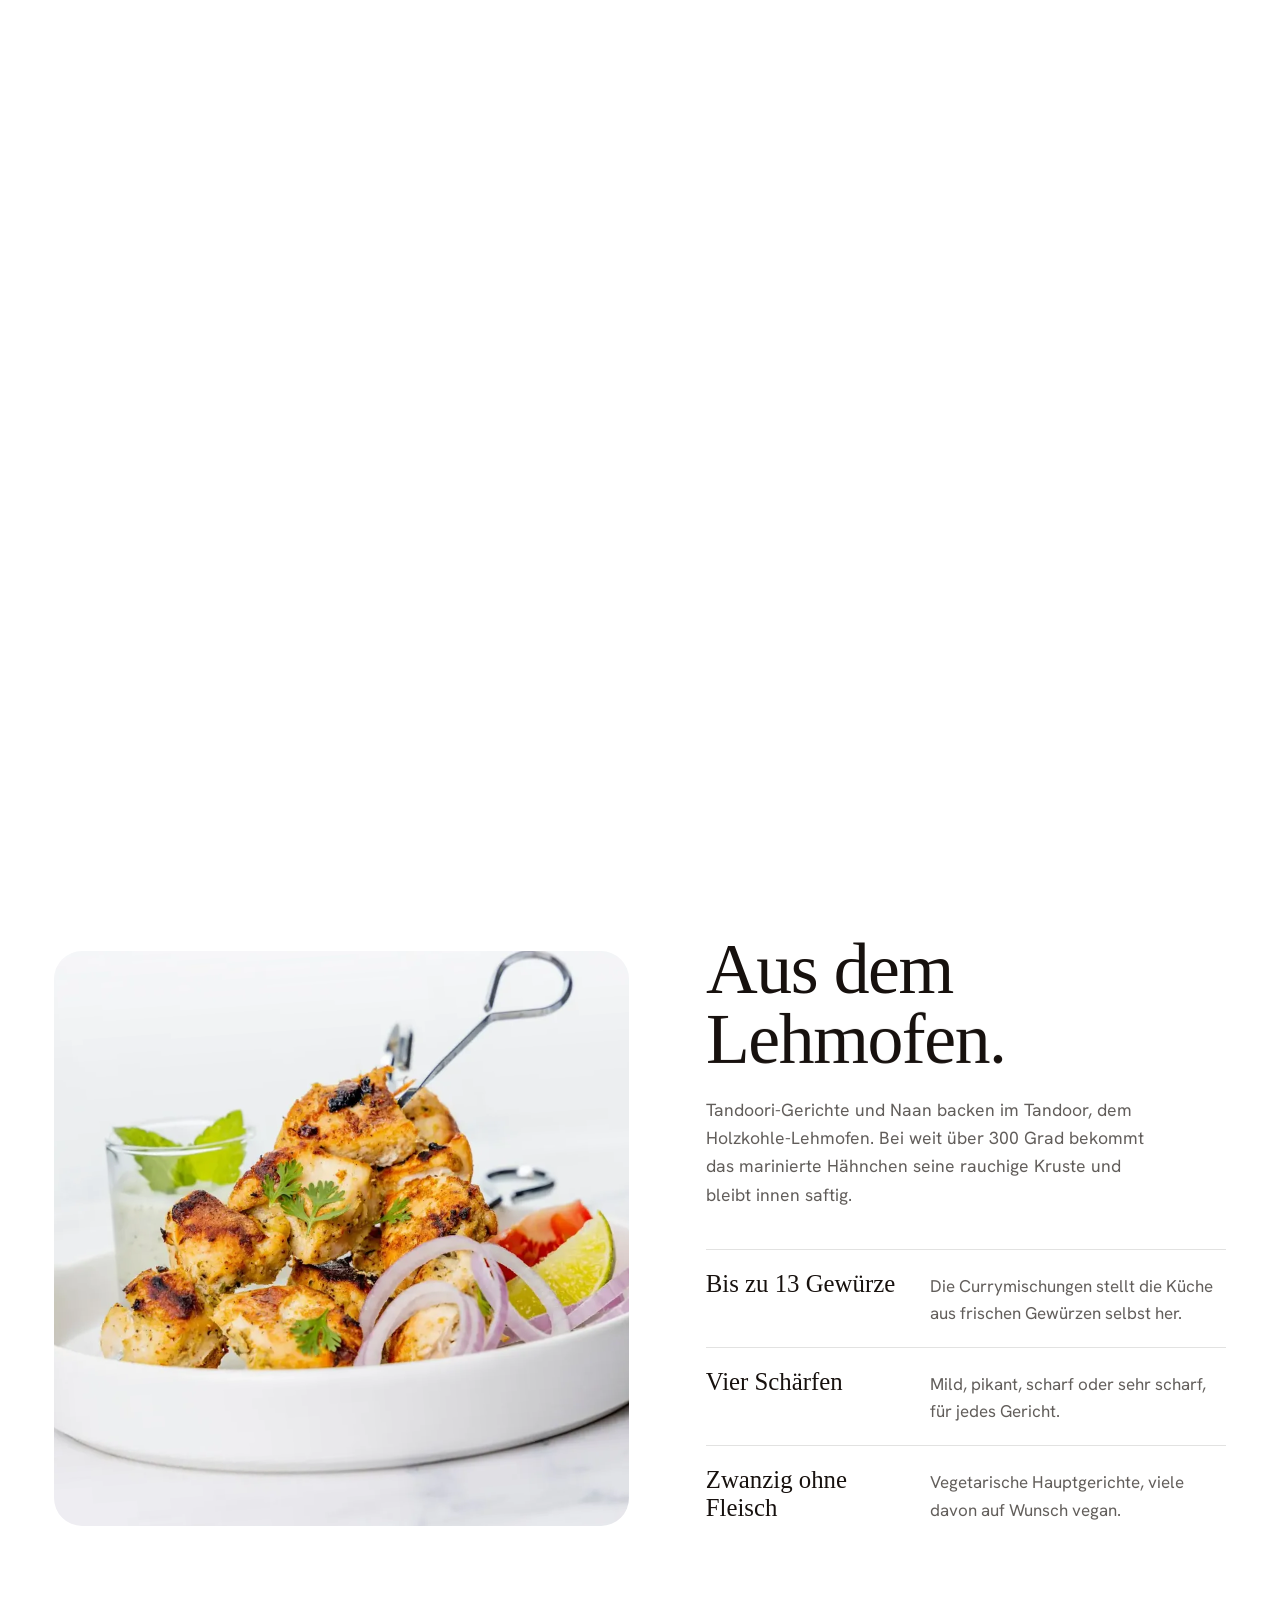
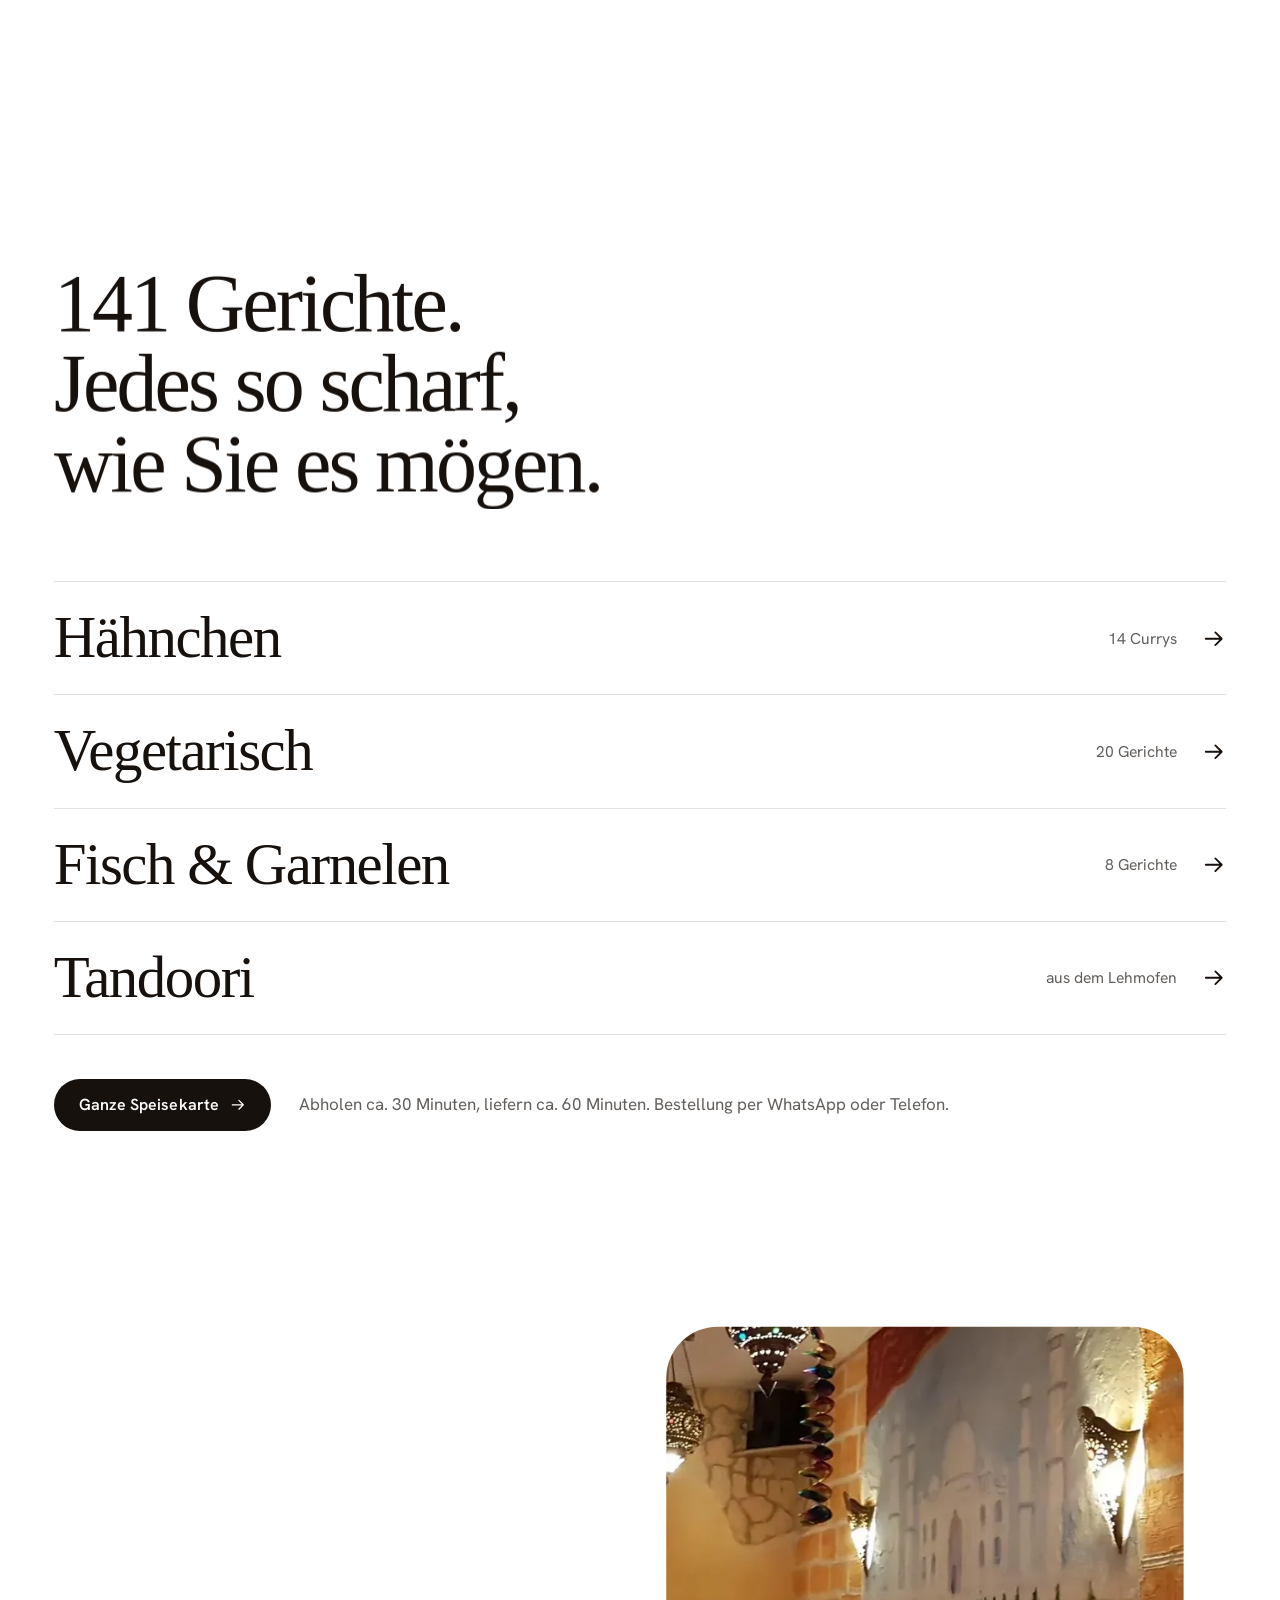
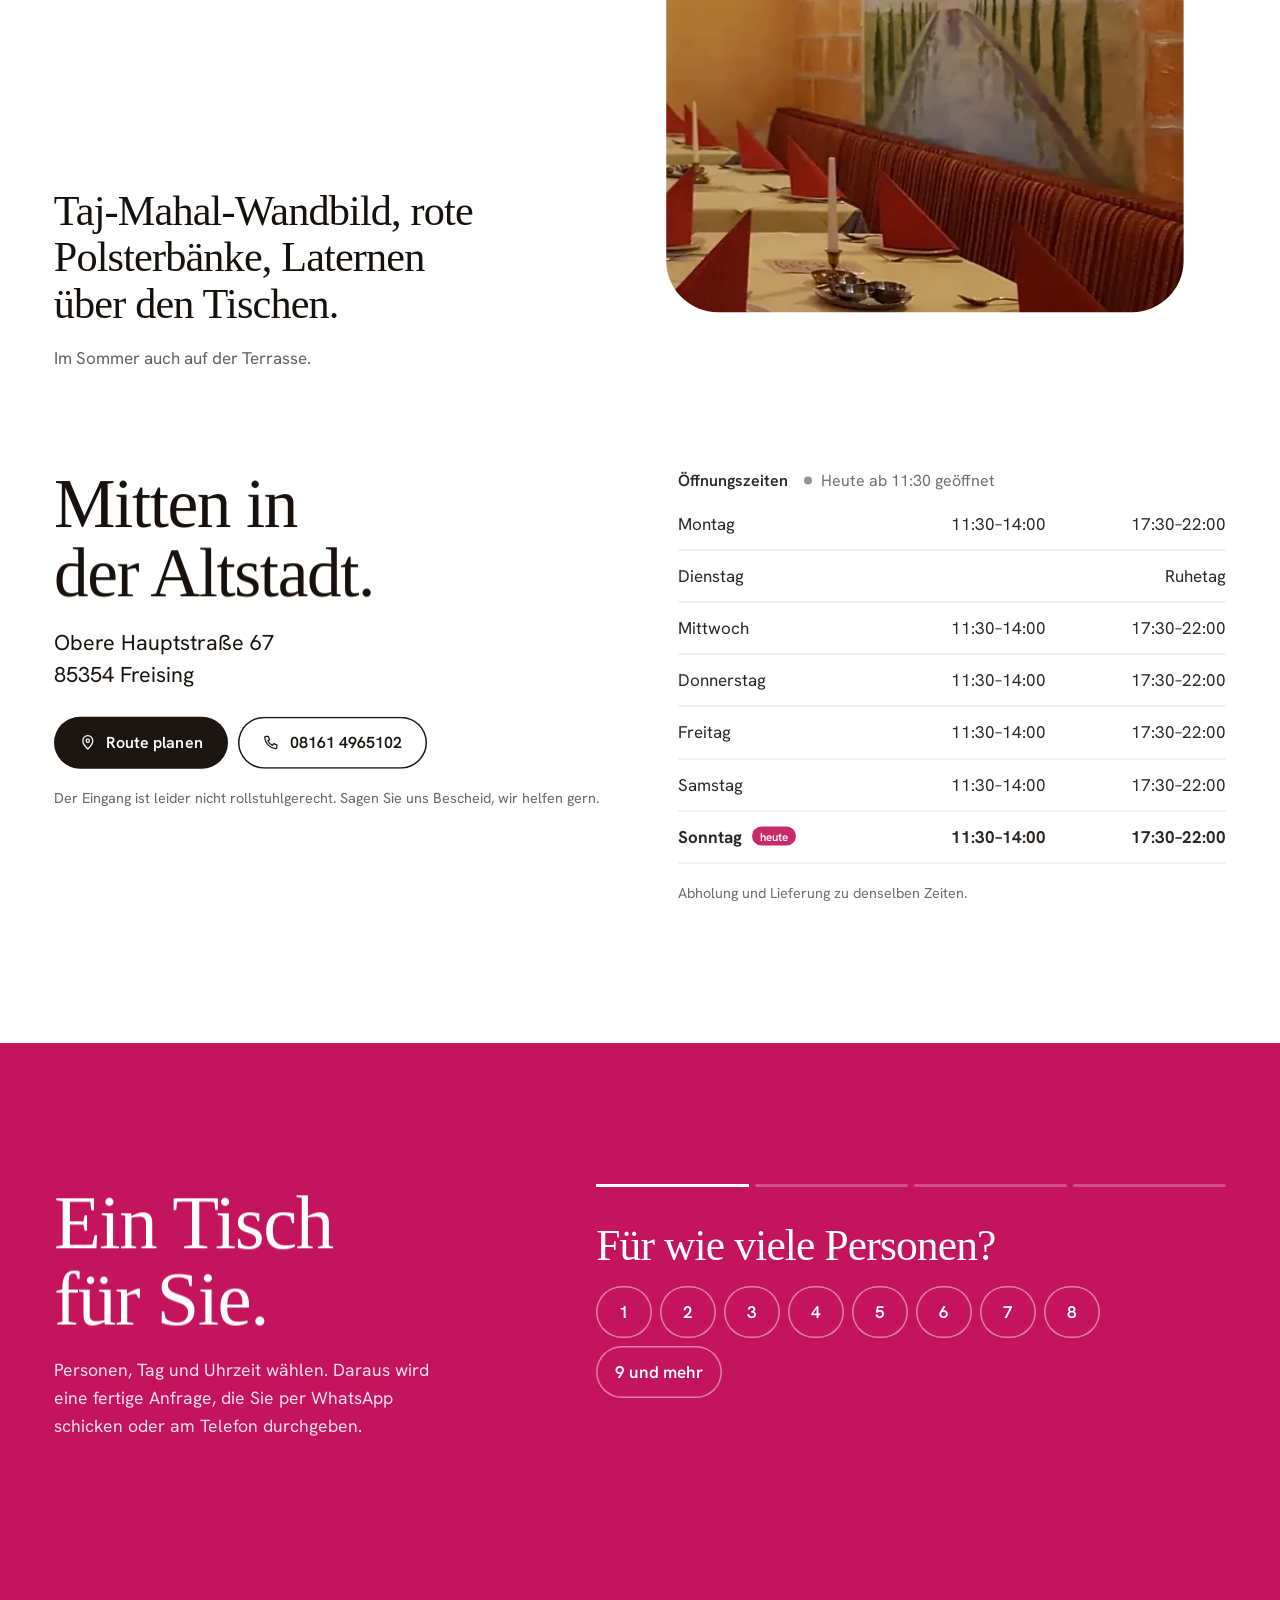
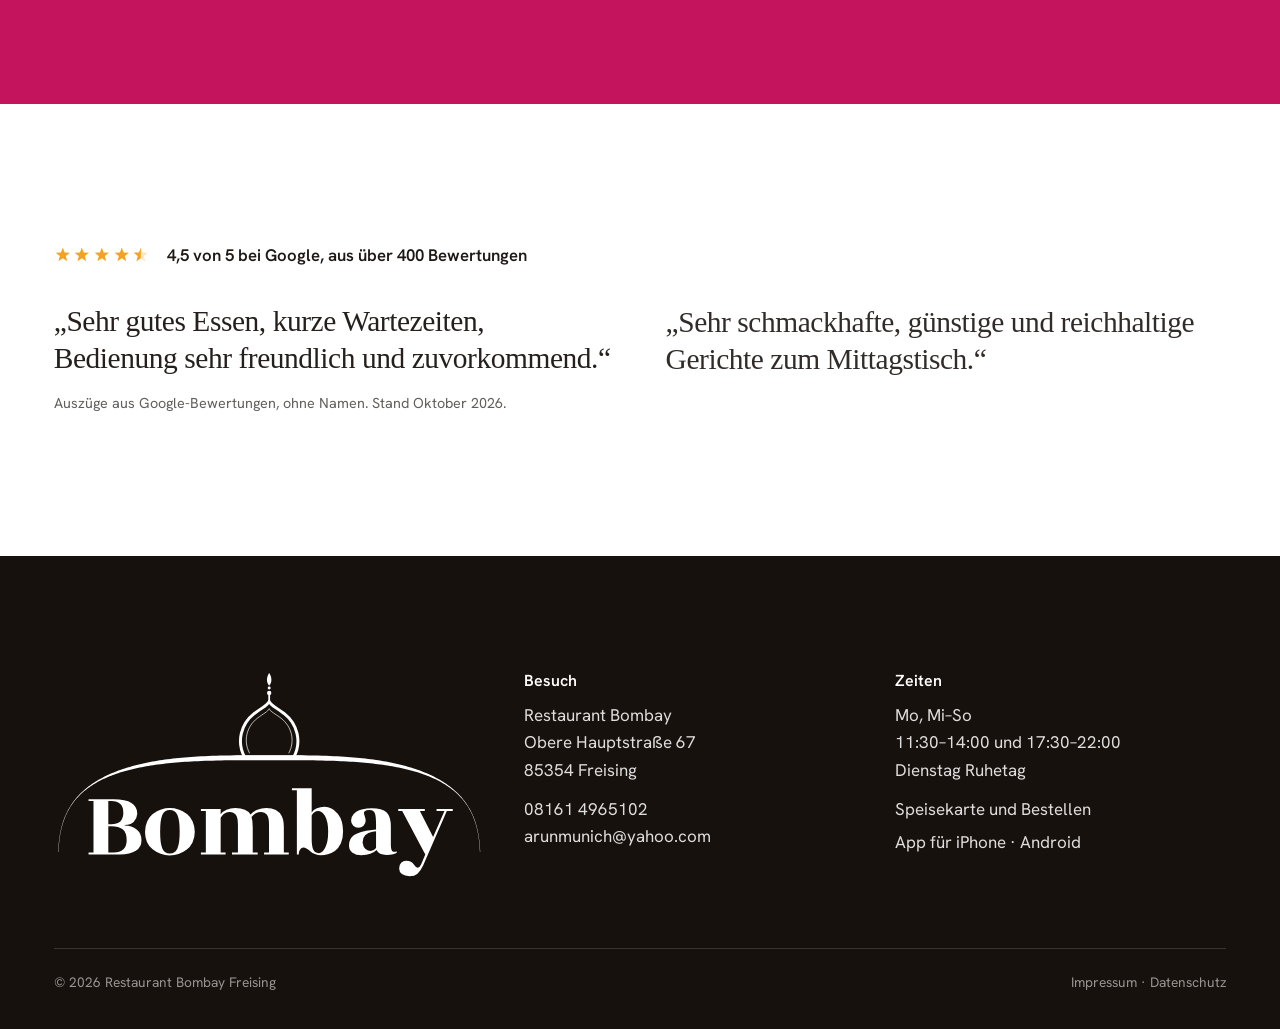
==== commit de9a51bd: "DESIGN.md für Safran-Editorial, letzte Feinheiten im Bestellzettel - DESIGN.md und .impeccable/desig" ====
--- a/index.html
+++ b/index.html
@@ -31,6 +31,7 @@
   <symbol id="i-pfeil" viewBox="0 0 24 24"><path fill="none" stroke="currentColor" stroke-width="1.7" stroke-linecap="round" stroke-linejoin="round" d="M4.5 12h15M13.5 6l6 6-6 6"/></symbol>
   <symbol id="i-zu" viewBox="0 0 24 24"><path fill="none" stroke="currentColor" stroke-width="1.7" stroke-linecap="round" d="M6.5 6.5l11 11M17.5 6.5l-11 11"/></symbol>
   <symbol id="i-haken" viewBox="0 0 24 24"><path fill="none" stroke="currentColor" stroke-width="1.9" stroke-linecap="round" stroke-linejoin="round" d="M5 12.5l4.5 4.5L19 7.5"/></symbol>
+  <symbol id="i-minus" viewBox="0 0 24 24"><path fill="none" stroke="currentColor" stroke-width="1.8" stroke-linecap="round" d="M5.5 12h13"/></symbol>
   <symbol id="i-plus" viewBox="0 0 24 24"><path fill="none" stroke="currentColor" stroke-width="1.8" stroke-linecap="round" d="M12 5.5v13M5.5 12h13"/></symbol>
   <symbol id="i-kopie" viewBox="0 0 24 24"><rect x="8.5" y="8.5" width="11" height="11" rx="2" fill="none" stroke="currentColor" stroke-width="1.7"/><path fill="none" stroke="currentColor" stroke-width="1.7" d="M15.5 8.5V6a1.5 1.5 0 0 0-1.5-1.5H6A1.5 1.5 0 0 0 4.5 6v8A1.5 1.5 0 0 0 6 15.5h2.5"/></symbol>
   <symbol id="i-pin" viewBox="0 0 24 24"><path fill="none" stroke="currentColor" stroke-width="1.7" stroke-linejoin="round" d="M12 21s6.8-6 6.8-11.5a6.8 6.8 0 0 0-13.6 0C5.2 15 12 21 12 21z"/><circle cx="12" cy="9.6" r="2.3" fill="none" stroke="currentColor" stroke-width="1.7"/></symbol>
--- a/css/site.css
+++ b/css/site.css
@@ -227,7 +227,8 @@
 .summe b { font-family: var(--display); font-size: 1.7rem; font-weight: 500; font-variant-numeric: tabular-nums; }
 .hinweis { font-size: .82rem; color: var(--tinte-3); line-height: 1.45; }
 .knopf-reihe { display: grid; grid-template-columns: 1fr 1fr; gap: 8px; }
-.pille--wa { background: #1f8a4c; color: #fff; }
+.pille--wa { background: #177a41; color: #fff; }
+.menge .ico, .stepper .ico { width: 18px; height: 18px; }
 @media (hover: hover) { .pille--wa:hover { background: #18713e; } }
 
 /* ═══════════ Fuß ═══════════ */
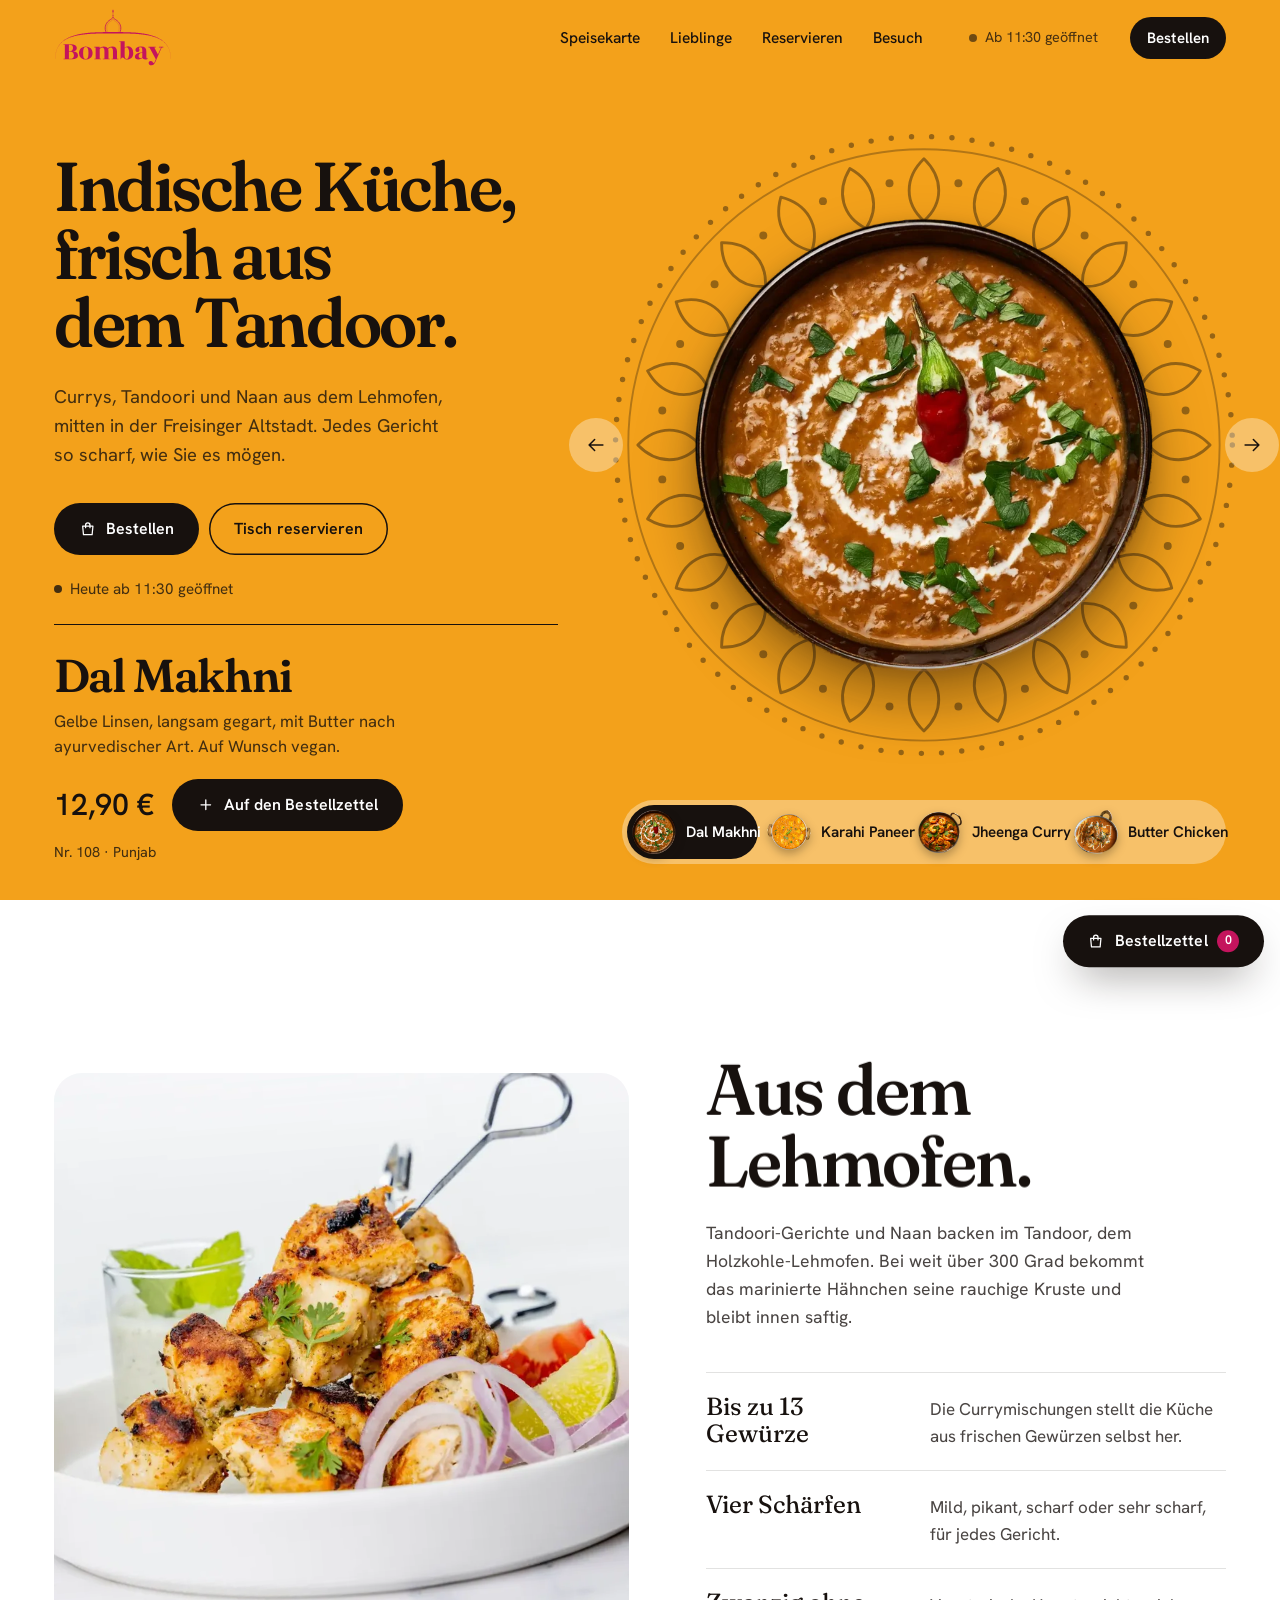
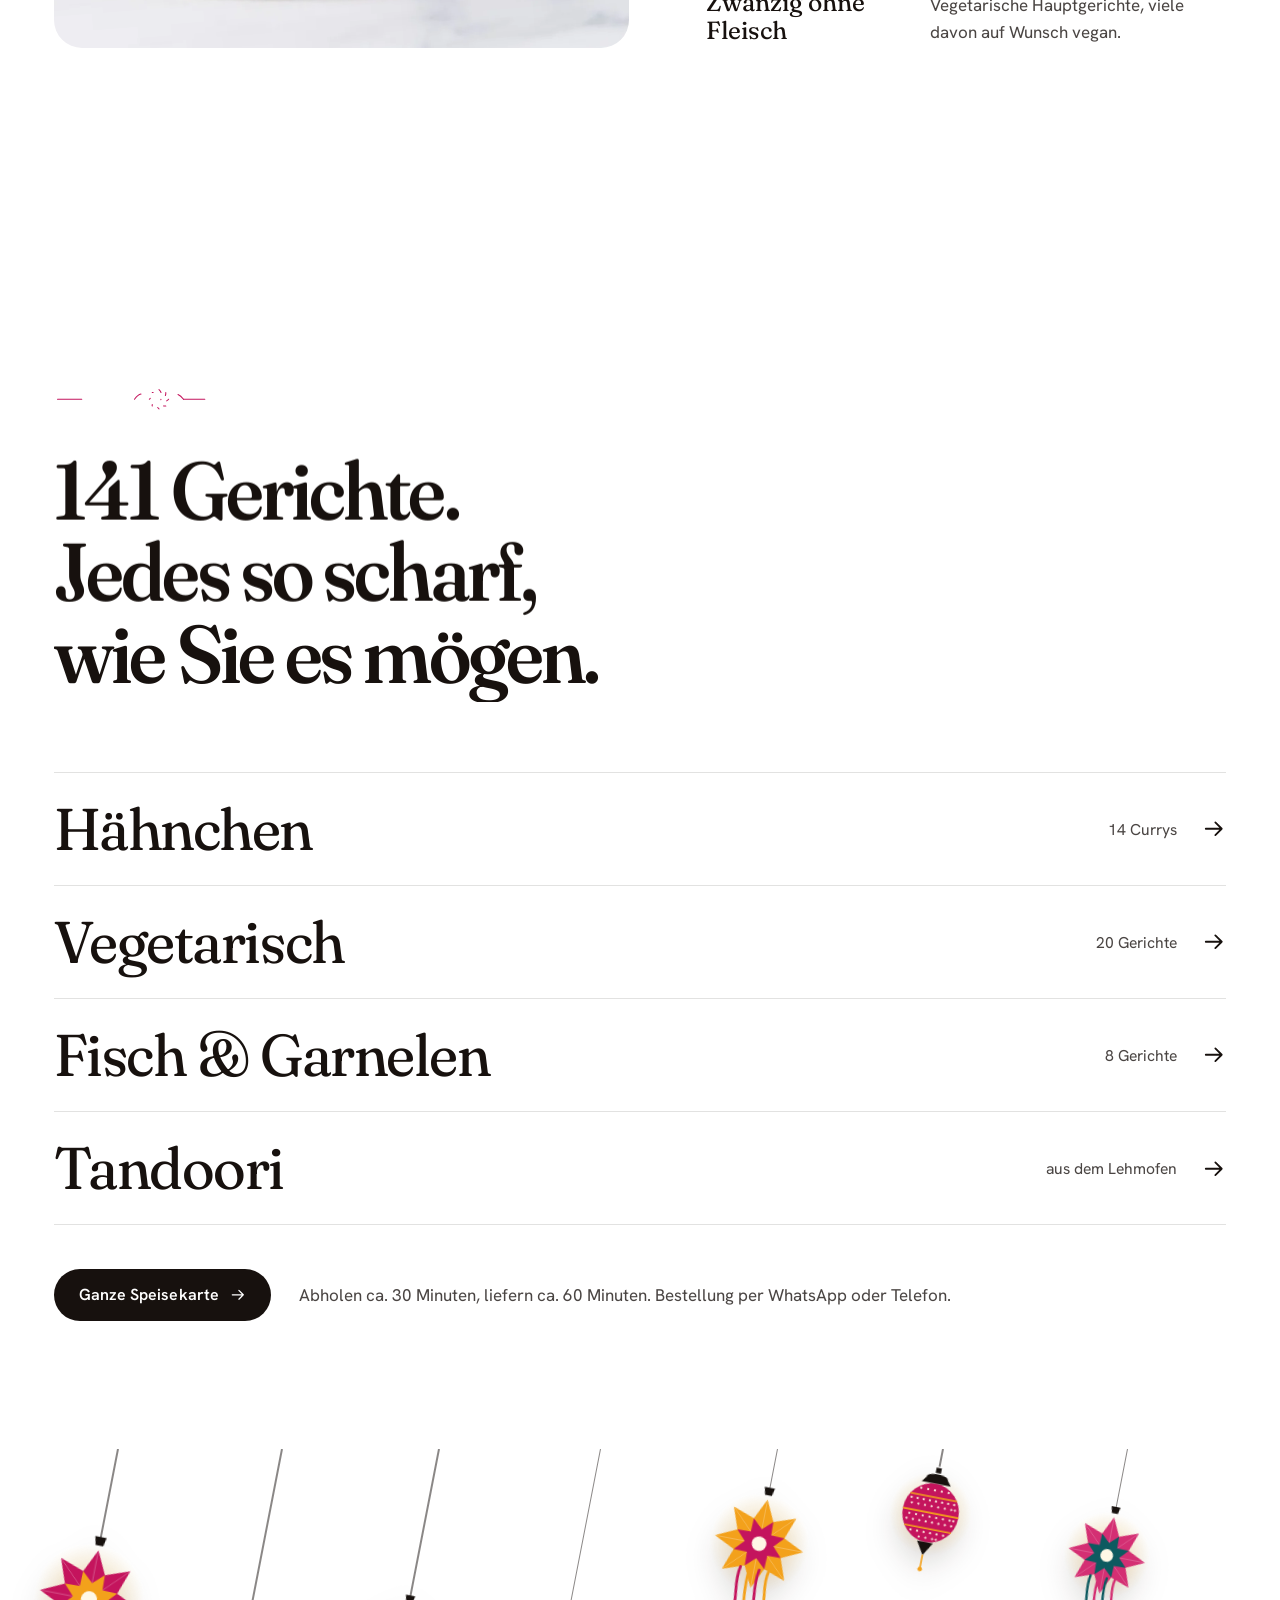
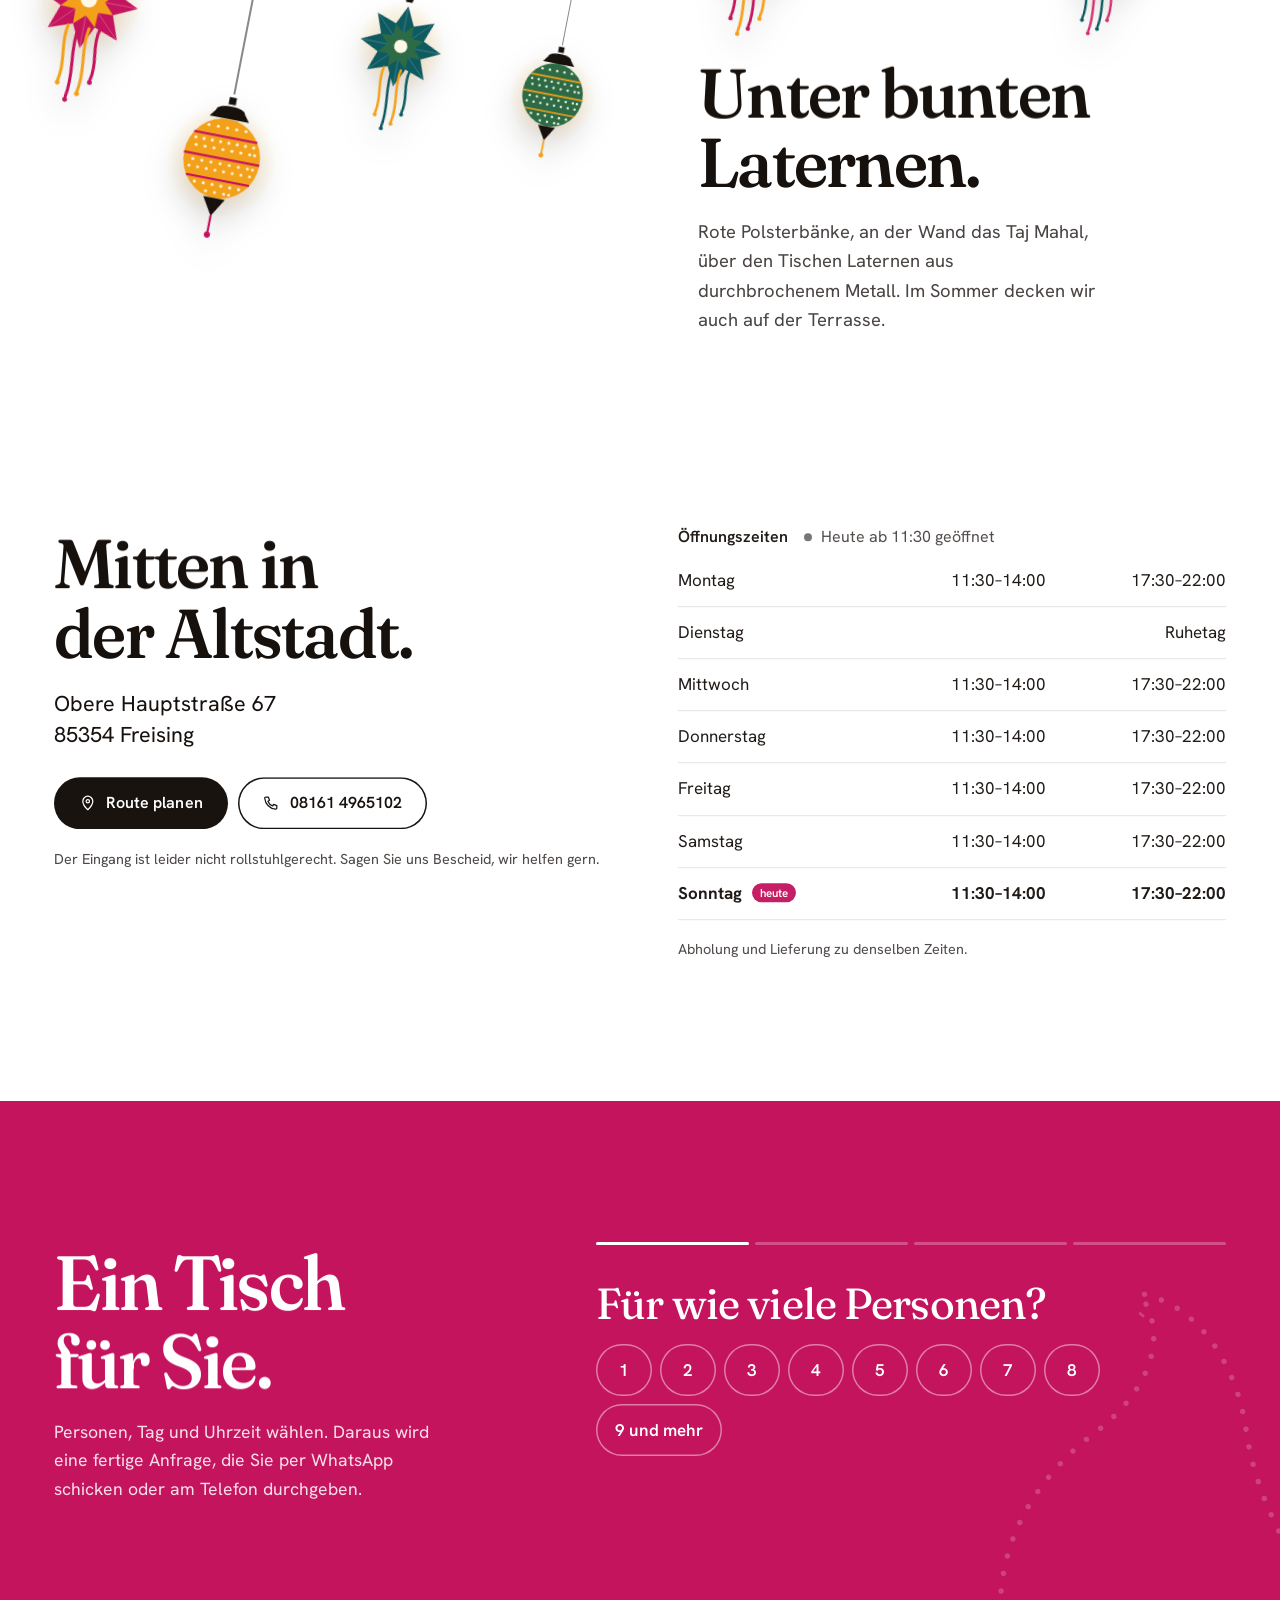
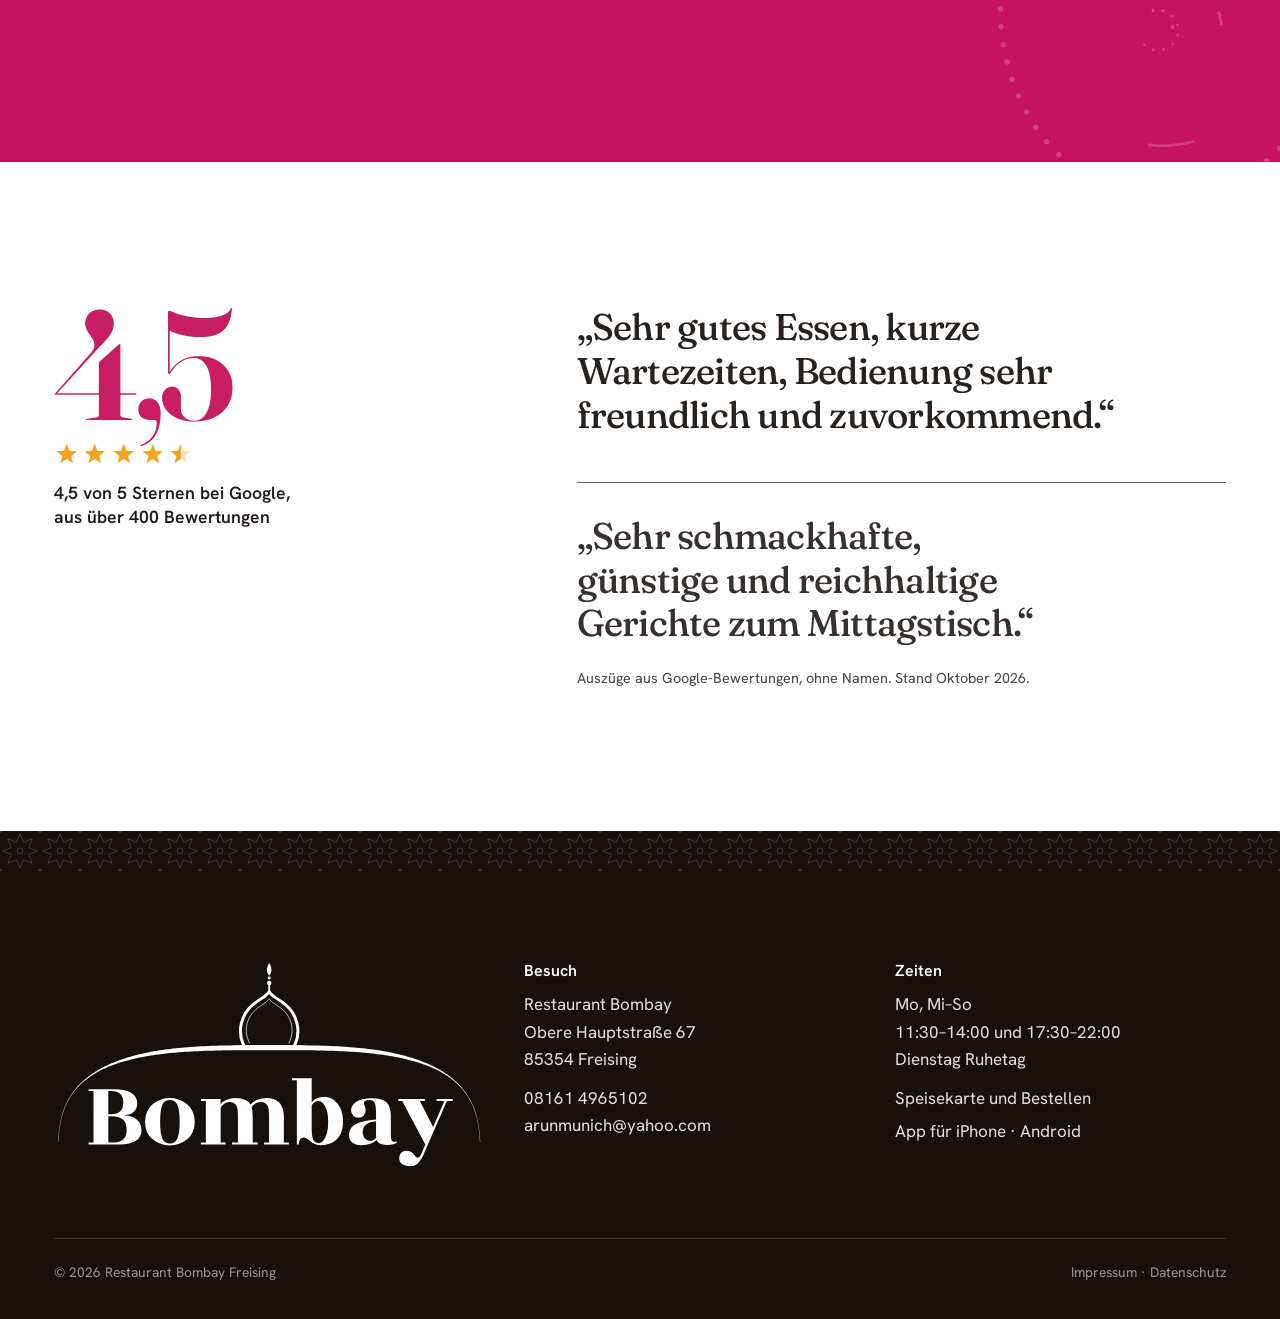
==== commit 63fdb01d: "Zwischenstand: Gerichte-Wähler, Fraunces, Laternen, aufklappbare Karte Co-Authored-By: Claude Opus 5" ====
--- a/index.html
+++ b/index.html
@@ -5,14 +5,14 @@
   <meta name="viewport" content="width=device-width, initial-scale=1, viewport-fit=cover">
   <title>Bombay · Indisches Restaurant in Freising</title>
   <meta name="description" content="Restaurant Bombay in der Freisinger Altstadt: Currys, Tandoori und Naan aus dem Lehmofen. Bestellen per WhatsApp oder Telefon, Tisch reservieren.">
-  <meta name="theme-color" content="#ffffff">
+  <meta name="theme-color" content="#f3a11b">
   <meta property="og:title" content="Bombay · Indisches Restaurant in Freising">
   <meta property="og:description" content="Currys, Tandoori und Naan, mitten in der Altstadt. Obere Hauptstraße 67, 85354 Freising.">
-  <meta property="og:image" content="img/gerichte/karahi-paneer-1100.webp">
+  <meta property="og:image" content="img/gerichte/dal-makhni-1100.webp">
   <link rel="icon" href="img/favicon.svg" type="image/svg+xml">
-  <link rel="preload" href="fonts/bodoni-moda.woff2" as="font" type="font/woff2" crossorigin>
+  <link rel="preload" href="fonts/fraunces.woff2" as="font" type="font/woff2" crossorigin>
   <link rel="preload" href="fonts/hanken-grotesk.woff2" as="font" type="font/woff2" crossorigin>
-  <link rel="preload" href="img/gerichte/karahi-paneer-1100.webp" as="image">
+  <link rel="preload" href="img/gerichte/dal-makhni-1100.webp" as="image" imagesrcset="img/gerichte/dal-makhni-640.webp 640w, img/gerichte/dal-makhni-1100.webp 1100w" imagesizes="(max-width: 860px) 78vw, 40vw">
   <link rel="stylesheet" href="css/site.css">
   <link rel="stylesheet" href="css/start.css">
   <script type="application/ld+json">
@@ -31,6 +31,7 @@
   <symbol id="i-pfeil" viewBox="0 0 24 24"><path fill="none" stroke="currentColor" stroke-width="1.7" stroke-linecap="round" stroke-linejoin="round" d="M4.5 12h15M13.5 6l6 6-6 6"/></symbol>
   <symbol id="i-zu" viewBox="0 0 24 24"><path fill="none" stroke="currentColor" stroke-width="1.7" stroke-linecap="round" d="M6.5 6.5l11 11M17.5 6.5l-11 11"/></symbol>
   <symbol id="i-haken" viewBox="0 0 24 24"><path fill="none" stroke="currentColor" stroke-width="1.9" stroke-linecap="round" stroke-linejoin="round" d="M5 12.5l4.5 4.5L19 7.5"/></symbol>
+  <symbol id="i-bluete" viewBox="0 0 24 24"><g fill="var(--blatt, none)" stroke="currentColor" stroke-width="1.2" stroke-linejoin="round"><path transform="rotate(0 12 12)" d="M12 2.6 C14.2 4.8 14.2 8 12 10 C9.8 8 9.8 4.8 12 2.6Z"/><path transform="rotate(45 12 12)" d="M12 2.6 C14.2 4.8 14.2 8 12 10 C9.8 8 9.8 4.8 12 2.6Z"/><path transform="rotate(90 12 12)" d="M12 2.6 C14.2 4.8 14.2 8 12 10 C9.8 8 9.8 4.8 12 2.6Z"/><path transform="rotate(135 12 12)" d="M12 2.6 C14.2 4.8 14.2 8 12 10 C9.8 8 9.8 4.8 12 2.6Z"/><path transform="rotate(180 12 12)" d="M12 2.6 C14.2 4.8 14.2 8 12 10 C9.8 8 9.8 4.8 12 2.6Z"/><path transform="rotate(225 12 12)" d="M12 2.6 C14.2 4.8 14.2 8 12 10 C9.8 8 9.8 4.8 12 2.6Z"/><path transform="rotate(270 12 12)" d="M12 2.6 C14.2 4.8 14.2 8 12 10 C9.8 8 9.8 4.8 12 2.6Z"/><path transform="rotate(315 12 12)" d="M12 2.6 C14.2 4.8 14.2 8 12 10 C9.8 8 9.8 4.8 12 2.6Z"/></g><circle cx="12" cy="12" r="1.8" fill="currentColor"/></symbol>
   <symbol id="i-minus" viewBox="0 0 24 24"><path fill="none" stroke="currentColor" stroke-width="1.8" stroke-linecap="round" d="M5.5 12h13"/></symbol>
   <symbol id="i-plus" viewBox="0 0 24 24"><path fill="none" stroke="currentColor" stroke-width="1.8" stroke-linecap="round" d="M12 5.5v13M5.5 12h13"/></symbol>
   <symbol id="i-kopie" viewBox="0 0 24 24"><rect x="8.5" y="8.5" width="11" height="11" rx="2" fill="none" stroke="currentColor" stroke-width="1.7"/><path fill="none" stroke="currentColor" stroke-width="1.7" d="M15.5 8.5V6a1.5 1.5 0 0 0-1.5-1.5H6A1.5 1.5 0 0 0 4.5 6v8A1.5 1.5 0 0 0 6 15.5h2.5"/></symbol>
@@ -67,32 +68,43 @@
 
 <main id="inhalt">
 
-  <!-- ═══ Bühne: Scheibe, Flut, Lieblinge ═══ -->
-  <section class="buehne" id="lieblinge" aria-labelledby="titel" data-buehne>
-    <div class="buehne-flaeche">
-      <div class="flut" data-flut aria-hidden="true"></div>
-
-      <div class="intro" data-intro>
+  <!-- ═══ Bühne: die Lieblinge zum Antippen ═══ -->
+  <section class="buehne" id="lieblinge" aria-labelledby="titel" data-buehne data-ton="dunkel">
+    <div class="feld" data-feld aria-hidden="true"></div>
+    <div class="buehne-raster wrap">
+      <div class="intro">
         <h1 id="titel" class="intro-titel" data-intro-titel>Indische Küche, frisch aus dem Tandoor.</h1>
-        <p class="intro-unter">Currys, Tandoori und Naan aus dem Lehmofen, mitten in der Freisinger Altstadt. Jedes Gericht so scharf, wie Sie es mögen.</p>
-        <div class="intro-handeln">
-          <a class="pille pille--voll" href="speisekarte.html"><svg class="ico" aria-hidden="true"><use href="#i-tasche"/></svg>Bestellen</a>
-          <a class="pille pille--rand" href="#reservieren">Tisch reservieren</a>
-        </div>
-        <p class="intro-status" data-status="lang"></p>
-      </div>
-
-      <div class="teller" data-teller aria-hidden="true">
-        <div class="teller-dreh" data-teller-dreh>
-          <img class="schale" data-schale="0" src="img/gerichte/karahi-paneer-1100.webp" srcset="img/gerichte/karahi-paneer-640.webp 640w, img/gerichte/karahi-paneer-1100.webp 1100w" sizes="(max-width: 860px) 80vw, 46vw" alt="" width="1100" height="895" fetchpriority="high">
-          <img class="schale" data-schale="1" src="img/gerichte/dal-makhni-1100.webp" srcset="img/gerichte/dal-makhni-640.webp 640w, img/gerichte/dal-makhni-1100.webp 1100w" sizes="(max-width: 860px) 80vw, 46vw" alt="" width="1100" height="1085" loading="lazy">
-          <img class="schale" data-schale="2" src="img/gerichte/jheenga-curry-1100.webp" srcset="img/gerichte/jheenga-curry-640.webp 640w, img/gerichte/jheenga-curry-1100.webp 1100w" sizes="(max-width: 860px) 80vw, 46vw" alt="" width="1100" height="1044" loading="lazy">
-          <img class="schale" data-schale="3" src="img/gerichte/butter-chicken-1100.webp" srcset="img/gerichte/butter-chicken-640.webp 640w, img/gerichte/butter-chicken-1100.webp 1100w" sizes="(max-width: 860px) 80vw, 46vw" alt="" width="1100" height="1079" loading="lazy">
-        </div>
-      </div>
-
-      <div class="gerichte" data-gerichte></div>
-      <ol class="leiste" data-leiste aria-hidden="true"></ol>
+        <div class="intro-rest">
+          <p class="intro-unter">Currys, Tandoori und Naan aus dem Lehmofen, mitten in der Freisinger Altstadt. Jedes Gericht so scharf, wie Sie es mögen.</p>
+          <div class="intro-handeln">
+            <a class="pille pille--voll" href="speisekarte.html"><svg class="ico" aria-hidden="true"><use href="#i-tasche"/></svg>Bestellen</a>
+            <a class="pille pille--rand" href="#reservieren">Tisch reservieren</a>
+          </div>
+          <p class="intro-status" data-status="lang"></p>
+        </div>
+      </div>
+
+      <div class="tafel" data-tafel>
+        <svg class="rangoli" data-rangoli viewBox="-100 -100 200 200" aria-hidden="true" focusable="false"><circle r="97" fill="none" stroke="currentColor" stroke-width="1.7" stroke-linecap="round" stroke-dasharray="0 6.38" /><circle r="93" fill="none" stroke="currentColor" stroke-width=".6" opacity=".7"/><g fill="none" stroke="currentColor" stroke-width=".9" stroke-linejoin="round"><path transform="rotate(0)" d="M0 -90 C 6.2 -84 6.2 -76 0 -70.5 C -6.2 -76 -6.2 -84 0 -90 Z"/><path transform="rotate(15)" d="M0 -90 C 6.2 -84 6.2 -76 0 -70.5 C -6.2 -76 -6.2 -84 0 -90 Z"/><path transform="rotate(30)" d="M0 -90 C 6.2 -84 6.2 -76 0 -70.5 C -6.2 -76 -6.2 -84 0 -90 Z"/><path transform="rotate(45)" d="M0 -90 C 6.2 -84 6.2 -76 0 -70.5 C -6.2 -76 -6.2 -84 0 -90 Z"/><path transform="rotate(60)" d="M0 -90 C 6.2 -84 6.2 -76 0 -70.5 C -6.2 -76 -6.2 -84 0 -90 Z"/><path transform="rotate(75)" d="M0 -90 C 6.2 -84 6.2 -76 0 -70.5 C -6.2 -76 -6.2 -84 0 -90 Z"/><path transform="rotate(90)" d="M0 -90 C 6.2 -84 6.2 -76 0 -70.5 C -6.2 -76 -6.2 -84 0 -90 Z"/><path transform="rotate(105)" d="M0 -90 C 6.2 -84 6.2 -76 0 -70.5 C -6.2 -76 -6.2 -84 0 -90 Z"/><path transform="rotate(120)" d="M0 -90 C 6.2 -84 6.2 -76 0 -70.5 C -6.2 -76 -6.2 -84 0 -90 Z"/><path transform="rotate(135)" d="M0 -90 C 6.2 -84 6.2 -76 0 -70.5 C -6.2 -76 -6.2 -84 0 -90 Z"/><path transform="rotate(150)" d="M0 -90 C 6.2 -84 6.2 -76 0 -70.5 C -6.2 -76 -6.2 -84 0 -90 Z"/><path transform="rotate(165)" d="M0 -90 C 6.2 -84 6.2 -76 0 -70.5 C -6.2 -76 -6.2 -84 0 -90 Z"/><path transform="rotate(180)" d="M0 -90 C 6.2 -84 6.2 -76 0 -70.5 C -6.2 -76 -6.2 -84 0 -90 Z"/><path transform="rotate(195)" d="M0 -90 C 6.2 -84 6.2 -76 0 -70.5 C -6.2 -76 -6.2 -84 0 -90 Z"/><path transform="rotate(210)" d="M0 -90 C 6.2 -84 6.2 -76 0 -70.5 C -6.2 -76 -6.2 -84 0 -90 Z"/><path transform="rotate(225)" d="M0 -90 C 6.2 -84 6.2 -76 0 -70.5 C -6.2 -76 -6.2 -84 0 -90 Z"/><path transform="rotate(240)" d="M0 -90 C 6.2 -84 6.2 -76 0 -70.5 C -6.2 -76 -6.2 -84 0 -90 Z"/><path transform="rotate(255)" d="M0 -90 C 6.2 -84 6.2 -76 0 -70.5 C -6.2 -76 -6.2 -84 0 -90 Z"/><path transform="rotate(270)" d="M0 -90 C 6.2 -84 6.2 -76 0 -70.5 C -6.2 -76 -6.2 -84 0 -90 Z"/><path transform="rotate(285)" d="M0 -90 C 6.2 -84 6.2 -76 0 -70.5 C -6.2 -76 -6.2 -84 0 -90 Z"/><path transform="rotate(300)" d="M0 -90 C 6.2 -84 6.2 -76 0 -70.5 C -6.2 -76 -6.2 -84 0 -90 Z"/><path transform="rotate(315)" d="M0 -90 C 6.2 -84 6.2 -76 0 -70.5 C -6.2 -76 -6.2 -84 0 -90 Z"/><path transform="rotate(330)" d="M0 -90 C 6.2 -84 6.2 -76 0 -70.5 C -6.2 -76 -6.2 -84 0 -90 Z"/><path transform="rotate(345)" d="M0 -90 C 6.2 -84 6.2 -76 0 -70.5 C -6.2 -76 -6.2 -84 0 -90 Z"/></g><g fill="currentColor"><circle cx="10.83" cy="-82.29" r="1.25"/><circle cx="31.76" cy="-76.68" r="1.25"/><circle cx="50.53" cy="-65.85" r="1.25"/><circle cx="65.85" cy="-50.53" r="1.25"/><circle cx="76.68" cy="-31.76" r="1.25"/><circle cx="82.29" cy="-10.83" r="1.25"/><circle cx="82.29" cy="10.83" r="1.25"/><circle cx="76.68" cy="31.76" r="1.25"/><circle cx="65.85" cy="50.53" r="1.25"/><circle cx="50.53" cy="65.85" r="1.25"/><circle cx="31.76" cy="76.68" r="1.25"/><circle cx="10.83" cy="82.29" r="1.25"/><circle cx="-10.83" cy="82.29" r="1.25"/><circle cx="-31.76" cy="76.68" r="1.25"/><circle cx="-50.53" cy="65.85" r="1.25"/><circle cx="-65.85" cy="50.53" r="1.25"/><circle cx="-76.68" cy="31.76" r="1.25"/><circle cx="-82.29" cy="10.83" r="1.25"/><circle cx="-82.29" cy="-10.83" r="1.25"/><circle cx="-76.68" cy="-31.76" r="1.25"/><circle cx="-65.85" cy="-50.53" r="1.25"/><circle cx="-50.53" cy="-65.85" r="1.25"/><circle cx="-31.76" cy="-76.68" r="1.25"/><circle cx="-10.83" cy="-82.29" r="1.25"/></g><circle r="68" fill="none" stroke="currentColor" stroke-width=".6" opacity=".7"/><path fill="none" stroke="currentColor" stroke-width=".6" opacity=".55" d="M0.00 -66.00 L4.02 -61.37 L8.61 -65.44 L12.00 -60.32 L17.08 -63.75 L19.77 -58.24 L25.26 -60.98 L27.20 -55.16 L33.00 -57.16 L34.17 -51.14 L40.18 -52.36 L40.55 -46.24 L46.67 -46.67 L46.24 -40.55 L52.36 -40.18 L51.14 -34.17 L57.16 -33.00 L55.16 -27.20 L60.98 -25.26 L58.24 -19.77 L63.75 -17.08 L60.32 -12.00 L65.44 -8.61 L61.37 -4.02 L66.00 0.00 L61.37 4.02 L65.44 8.61 L60.32 12.00 L63.75 17.08 L58.24 19.77 L60.98 25.26 L55.16 27.20 L57.16 33.00 L51.14 34.17 L52.36 40.18 L46.24 40.55 L46.67 46.67 L40.55 46.24 L40.18 52.36 L34.17 51.14 L33.00 57.16 L27.20 55.16 L25.26 60.98 L19.77 58.24 L17.08 63.75 L12.00 60.32 L8.61 65.44 L4.02 61.37 L0.00 66.00 L-4.02 61.37 L-8.61 65.44 L-12.00 60.32 L-17.08 63.75 L-19.77 58.24 L-25.26 60.98 L-27.20 55.16 L-33.00 57.16 L-34.17 51.14 L-40.18 52.36 L-40.55 46.24 L-46.67 46.67 L-46.24 40.55 L-52.36 40.18 L-51.14 34.17 L-57.16 33.00 L-55.16 27.20 L-60.98 25.26 L-58.24 19.77 L-63.75 17.08 L-60.32 12.00 L-65.44 8.61 L-61.37 4.02 L-66.00 0.00 L-61.37 -4.02 L-65.44 -8.61 L-60.32 -12.00 L-63.75 -17.08 L-58.24 -19.77 L-60.98 -25.26 L-55.16 -27.20 L-57.16 -33.00 L-51.14 -34.17 L-52.36 -40.18 L-46.24 -40.55 L-46.67 -46.67 L-40.55 -46.24 L-40.18 -52.36 L-34.17 -51.14 L-33.00 -57.16 L-27.20 -55.16 L-25.26 -60.98 L-19.77 -58.24 L-17.08 -63.75 L-12.00 -60.32 L-8.61 -65.44 L-4.02 -61.37 L-0.00 -66.00Z"/></svg>
+        <div class="teller" data-teller>
+          <img class="schale" data-schale="0" src="img/gerichte/dal-makhni-1100.webp" srcset="img/gerichte/dal-makhni-640.webp 640w, img/gerichte/dal-makhni-1100.webp 1100w" sizes="(max-width: 860px) 78vw, 40vw" alt="" width="1100" height="1085" fetchpriority="high">
+          <img class="schale" data-schale="1" src="img/gerichte/karahi-paneer-1100.webp" srcset="img/gerichte/karahi-paneer-640.webp 640w, img/gerichte/karahi-paneer-1100.webp 1100w" sizes="(max-width: 860px) 78vw, 40vw" alt="" width="1100" height="895" decoding="async">
+          <img class="schale" data-schale="2" src="img/gerichte/jheenga-curry-1100.webp" srcset="img/gerichte/jheenga-curry-640.webp 640w, img/gerichte/jheenga-curry-1100.webp 1100w" sizes="(max-width: 860px) 78vw, 40vw" alt="" width="1100" height="1044" decoding="async">
+          <img class="schale" data-schale="3" src="img/gerichte/butter-chicken-1100.webp" srcset="img/gerichte/butter-chicken-640.webp 640w, img/gerichte/butter-chicken-1100.webp 1100w" sizes="(max-width: 860px) 78vw, 40vw" alt="" width="1100" height="1079" decoding="async">
+        </div>
+        <button class="tafel-pfeil tafel-pfeil--zurueck" type="button" data-schritt="-1" aria-label="Voriges Gericht"><svg class="ico" aria-hidden="true"><use href="#i-pfeil"/></svg></button>
+        <button class="tafel-pfeil" type="button" data-schritt="1" aria-label="Nächstes Gericht"><svg class="ico" aria-hidden="true"><use href="#i-pfeil"/></svg></button>
+      </div>
+
+      <div class="gericht" data-gericht aria-live="polite"></div>
+
+      <div class="waehler-zeile">
+        <div class="waehler" role="tablist" aria-label="Lieblingsgerichte" data-waehler></div>
+        <p class="hinweis-hand" data-hinweis aria-hidden="true">
+          <svg viewBox="0 0 120 70" class="hinweis-pfeil"><path d="M112 8c-14 2-40 6-62 18C30 37 18 49 12 62" fill="none" stroke="currentColor" stroke-width="2.2" stroke-linecap="round"/><path d="M4 50l8 13 11-9" fill="none" stroke="currentColor" stroke-width="2.2" stroke-linecap="round" stroke-linejoin="round"/></svg>
+          <span data-hinweis-text>Tippen Sie ein Gericht an</span>
+        </p>
+      </div>
     </div>
   </section>
 
@@ -117,6 +129,7 @@
   <!-- ═══ Zur Karte ═══ -->
   <section class="zur-karte" aria-labelledby="karte-titel">
     <div class="wrap">
+      <svg class="ranke" viewBox="0 0 240 28" aria-hidden="true" focusable="false" data-zeichnen><g fill="none" stroke="currentColor" stroke-width="1.2" stroke-linecap="round" stroke-linejoin="round"><path d="M4 14 H92"/><path d="M148 14 H236"/><path d="M92 14 C98 6 104 6 106 14 C104 22 98 22 92 14"/><path d="M148 14 C142 6 136 6 134 14 C136 22 142 22 148 14"/><path transform="translate(120 14) rotate(0)" d="M0 -11 C3.4 -8 3.4 -4 0 -1.5 C-3.4 -4 -3.4 -8 0 -11Z"/><path transform="translate(120 14) rotate(45)" d="M0 -11 C3.4 -8 3.4 -4 0 -1.5 C-3.4 -4 -3.4 -8 0 -11Z"/><path transform="translate(120 14) rotate(90)" d="M0 -11 C3.4 -8 3.4 -4 0 -1.5 C-3.4 -4 -3.4 -8 0 -11Z"/><path transform="translate(120 14) rotate(135)" d="M0 -11 C3.4 -8 3.4 -4 0 -1.5 C-3.4 -4 -3.4 -8 0 -11Z"/><path transform="translate(120 14) rotate(180)" d="M0 -11 C3.4 -8 3.4 -4 0 -1.5 C-3.4 -4 -3.4 -8 0 -11Z"/><path transform="translate(120 14) rotate(225)" d="M0 -11 C3.4 -8 3.4 -4 0 -1.5 C-3.4 -4 -3.4 -8 0 -11Z"/><path transform="translate(120 14) rotate(270)" d="M0 -11 C3.4 -8 3.4 -4 0 -1.5 C-3.4 -4 -3.4 -8 0 -11Z"/><path transform="translate(120 14) rotate(315)" d="M0 -11 C3.4 -8 3.4 -4 0 -1.5 C-3.4 -4 -3.4 -8 0 -11Z"/><circle cx="120" cy="14" r="2.2"/></g></svg>
       <h2 id="karte-titel" class="zur-karte-titel" data-zeilen>141 Gerichte. Jedes so scharf, wie Sie es mögen.</h2>
       <ul class="gaenge" role="list" data-gaenge>
         <li><a href="speisekarte.html#huehnerfleisch-spezialitaeten" data-bild="img/gerichte/butter-chicken-640.webp"><span class="gang-name">Hähnchen</span><span class="gang-info">14 Currys</span><svg class="ico" aria-hidden="true"><use href="#i-pfeil"/></svg></a></li>
@@ -134,15 +147,23 @@
 
   <!-- ═══ Besuch ═══ -->
   <section class="besuch" id="besuch" aria-labelledby="besuch-titel">
-    <figure class="raum wrap" data-raum>
-      <figcaption class="raum-text">
-        <span class="raum-satz" data-auf>Taj-Mahal-Wandbild, rote Polsterbänke, Laternen über den Tischen.</span>
-        <span class="raum-klein" data-auf>Im Sommer auch auf der Terrasse.</span>
-      </figcaption>
-      <div class="raum-fenster" data-raum-fenster>
-        <img src="img/gastraum-wand-845.webp" srcset="img/gastraum-wand-560.webp 560w, img/gastraum-wand-845.webp 845w" sizes="(max-width: 860px) 100vw, 46vw" width="845" height="1012" loading="lazy" alt="Der Gastraum: Wandbild des Taj Mahal, rote Polsterbank, gedeckte Tische mit roten Servietten, orientalische Laternen an der Decke">
-      </div>
-    </figure>
+    <div class="laternen-band" data-laternen>
+      <div class="wrap laternen-raster">
+        <div class="laternen" aria-hidden="true">
+          <div class="laterne laterne--1" data-laterne data-laenge="90" style="--x:4%;--laenge:90px;--laenge-m:40px;--g:1.0"><svg viewBox="-70 -70 140 190" width="140" height="190" focusable="false"><defs><radialGradient id="glut"><stop offset="0" stop-color="#ffd27a" stop-opacity=".55"/><stop offset="1" stop-color="#ffd27a" stop-opacity="0"/></radialGradient></defs><circle cx="0" cy="0" r="58" fill="url(#glut)"/><path d="M-6 -66h12l-2 9h-8z" fill="#17110e"/><path d="M0.0 -52.0 L11.5 -27.7 L36.8 -36.8 L27.7 -11.5 L52.0 0.0 L27.7 11.5 L36.8 36.8 L11.5 27.7 L0.0 52.0 L-11.5 27.7 L-36.8 36.8 L-27.7 11.5 L-52.0 0.0 L-27.7 -11.5 L-36.8 -36.8 L-11.5 -27.7Z" fill="#c4145d"/><line x1="0" y1="0" x2="0.0" y2="-52.0" stroke="#fff" stroke-opacity=".28" stroke-width="1"/><line x1="0" y1="0" x2="36.8" y2="-36.8" stroke="#fff" stroke-opacity=".28" stroke-width="1"/><line x1="0" y1="0" x2="52.0" y2="0.0" stroke="#fff" stroke-opacity=".28" stroke-width="1"/><line x1="0" y1="0" x2="36.8" y2="36.8" stroke="#fff" stroke-opacity=".28" stroke-width="1"/><line x1="0" y1="0" x2="0.0" y2="52.0" stroke="#fff" stroke-opacity=".28" stroke-width="1"/><line x1="0" y1="0" x2="-36.8" y2="36.8" stroke="#fff" stroke-opacity=".28" stroke-width="1"/><line x1="0" y1="0" x2="-52.0" y2="0.0" stroke="#fff" stroke-opacity=".28" stroke-width="1"/><line x1="0" y1="0" x2="-36.8" y2="-36.8" stroke="#fff" stroke-opacity=".28" stroke-width="1"/><path d="M11.5 -27.7 L12.0 -12.0 L27.7 -11.5 L17.0 0.0 L27.7 11.5 L12.0 12.0 L11.5 27.7 L0.0 17.0 L-11.5 27.7 L-12.0 12.0 L-27.7 11.5 L-17.0 0.0 L-27.7 -11.5 L-12.0 -12.0 L-11.5 -27.7 L-0.0 -17.0Z" fill="#f3a11b"/><circle r="8.5" fill="#fff8e6"/><path d="M-16 30 C-21 50.3 -11 67.7 -16 88" fill="none" stroke="#f3a11b" stroke-width="3.2" stroke-linecap="round"/><circle cx="-16" cy="91" r="2.6" fill="#f3a11b"/><path d="M-5 30 C-10 55.9 0 78.1 -5 104" fill="none" stroke="#c4145d" stroke-width="3.2" stroke-linecap="round"/><circle cx="-5" cy="107" r="2.6" fill="#c4145d"/><path d="M6 30 C1 53.099999999999994 11 72.9 6 96" fill="none" stroke="#f3a11b" stroke-width="3.2" stroke-linecap="round"/><circle cx="6" cy="99" r="2.6" fill="#f3a11b"/><path d="M17 30 C12 48.2 22 63.800000000000004 17 82" fill="none" stroke="#c4145d" stroke-width="3.2" stroke-linecap="round"/><circle cx="17" cy="85" r="2.6" fill="#c4145d"/></svg></div>
+          <div class="laterne laterne--2" data-laterne data-laenge="250" style="--x:17%;--laenge:250px;--laenge-m:120px;--g:0.95"><svg viewBox="-70 -70 140 190" width="140" height="190" focusable="false"><circle cx="0" cy="8" r="62" fill="url(#glut)"/><path d="M-4 -62h8v8h-8z" fill="#17110e"/><path d="M-16 -46 C-16 -54 16 -54 16 -46 L22 -38 H-22 Z" fill="#17110e"/><ellipse cx="0" cy="6" rx="42" ry="44" fill="#f3a11b"/><line x1="-35.2" y1="-18" x2="35.2" y2="-18" stroke="#c4145d" stroke-width="2.4"/><line x1="-42.0" y1="6" x2="42.0" y2="6" stroke="#c4145d" stroke-width="2.4"/><line x1="-35.2" y1="30" x2="35.2" y2="30" stroke="#c4145d" stroke-width="2.4"/><circle cx="-20.7" cy="-28" r="1.7" fill="#fff8e6" fill-opacity=".92"/><circle cx="-10.3" cy="-28" r="1.7" fill="#fff8e6" fill-opacity=".92"/><circle cx="0.0" cy="-28" r="1.7" fill="#fff8e6" fill-opacity=".92"/><circle cx="10.3" cy="-28" r="1.7" fill="#fff8e6" fill-opacity=".92"/><circle cx="20.7" cy="-28" r="1.7" fill="#fff8e6" fill-opacity=".92"/><circle cx="-32.3" cy="-12" r="1.7" fill="#fff8e6" fill-opacity=".92"/><circle cx="-23.1" cy="-12" r="1.7" fill="#fff8e6" fill-opacity=".92"/><circle cx="-13.9" cy="-12" r="1.7" fill="#fff8e6" fill-opacity=".92"/><circle cx="-4.6" cy="-12" r="1.7" fill="#fff8e6" fill-opacity=".92"/><circle cx="4.6" cy="-12" r="1.7" fill="#fff8e6" fill-opacity=".92"/><circle cx="13.9" cy="-12" r="1.7" fill="#fff8e6" fill-opacity=".92"/><circle cx="23.1" cy="-12" r="1.7" fill="#fff8e6" fill-opacity=".92"/><circle cx="32.3" cy="-12" r="1.7" fill="#fff8e6" fill-opacity=".92"/><circle cx="-30.4" cy="-4" r="1.7" fill="#fff8e6" fill-opacity=".92"/><circle cx="-20.4" cy="-4" r="1.7" fill="#fff8e6" fill-opacity=".92"/><circle cx="-10.5" cy="-4" r="1.7" fill="#fff8e6" fill-opacity=".92"/><circle cx="-0.5" cy="-4" r="1.7" fill="#fff8e6" fill-opacity=".92"/><circle cx="9.5" cy="-4" r="1.7" fill="#fff8e6" fill-opacity=".92"/><circle cx="19.5" cy="-4" r="1.7" fill="#fff8e6" fill-opacity=".92"/><circle cx="29.4" cy="-4" r="1.7" fill="#fff8e6" fill-opacity=".92"/><circle cx="34.9" cy="-4" r="1.7" fill="#fff8e6" fill-opacity=".92"/><circle cx="-31.1" cy="12" r="1.7" fill="#fff8e6" fill-opacity=".92"/><circle cx="-20.9" cy="12" r="1.7" fill="#fff8e6" fill-opacity=".92"/><circle cx="-10.8" cy="12" r="1.7" fill="#fff8e6" fill-opacity=".92"/><circle cx="-0.6" cy="12" r="1.7" fill="#fff8e6" fill-opacity=".92"/><circle cx="9.6" cy="12" r="1.7" fill="#fff8e6" fill-opacity=".92"/><circle cx="19.8" cy="12" r="1.7" fill="#fff8e6" fill-opacity=".92"/><circle cx="29.9" cy="12" r="1.7" fill="#fff8e6" fill-opacity=".92"/><circle cx="35.6" cy="12" r="1.7" fill="#fff8e6" fill-opacity=".92"/><circle cx="-33.8" cy="20" r="1.7" fill="#fff8e6" fill-opacity=".92"/><circle cx="-24.2" cy="20" r="1.7" fill="#fff8e6" fill-opacity=".92"/><circle cx="-14.5" cy="20" r="1.7" fill="#fff8e6" fill-opacity=".92"/><circle cx="-4.8" cy="20" r="1.7" fill="#fff8e6" fill-opacity=".92"/><circle cx="4.8" cy="20" r="1.7" fill="#fff8e6" fill-opacity=".92"/><circle cx="14.5" cy="20" r="1.7" fill="#fff8e6" fill-opacity=".92"/><circle cx="24.2" cy="20" r="1.7" fill="#fff8e6" fill-opacity=".92"/><circle cx="33.8" cy="20" r="1.7" fill="#fff8e6" fill-opacity=".92"/><circle cx="-24.7" cy="36" r="1.7" fill="#fff8e6" fill-opacity=".92"/><circle cx="-14.8" cy="36" r="1.7" fill="#fff8e6" fill-opacity=".92"/><circle cx="-4.9" cy="36" r="1.7" fill="#fff8e6" fill-opacity=".92"/><circle cx="4.9" cy="36" r="1.7" fill="#fff8e6" fill-opacity=".92"/><circle cx="14.8" cy="36" r="1.7" fill="#fff8e6" fill-opacity=".92"/><circle cx="24.7" cy="36" r="1.7" fill="#fff8e6" fill-opacity=".92"/><circle cx="-10.7" cy="44" r="1.7" fill="#fff8e6" fill-opacity=".92"/><circle cx="-0.6" cy="44" r="1.7" fill="#fff8e6" fill-opacity=".92"/><circle cx="9.6" cy="44" r="1.7" fill="#fff8e6" fill-opacity=".92"/><circle cx="15.2" cy="44" r="1.7" fill="#fff8e6" fill-opacity=".92"/><path d="M-12 50 L12 50 L0 70 Z" fill="#17110e"/><line x1="0" y1="70" x2="0" y2="88" stroke="#c4145d" stroke-width="2.4" stroke-linecap="round"/><circle cx="0" cy="91" r="3.4" fill="#c4145d"/></svg></div>
+          <div class="laterne laterne--3" data-laterne data-laenge="150" style="--x:30%;--laenge:150px;--laenge-m:70px;--g:0.82"><svg viewBox="-70 -70 140 190" width="140" height="190" focusable="false"><circle cx="0" cy="0" r="58" fill="url(#glut)"/><path d="M-6 -66h12l-2 9h-8z" fill="#17110e"/><path d="M0.0 -52.0 L11.5 -27.7 L36.8 -36.8 L27.7 -11.5 L52.0 0.0 L27.7 11.5 L36.8 36.8 L11.5 27.7 L0.0 52.0 L-11.5 27.7 L-36.8 36.8 L-27.7 11.5 L-52.0 0.0 L-27.7 -11.5 L-36.8 -36.8 L-11.5 -27.7Z" fill="#0d5a60"/><line x1="0" y1="0" x2="0.0" y2="-52.0" stroke="#fff" stroke-opacity=".28" stroke-width="1"/><line x1="0" y1="0" x2="36.8" y2="-36.8" stroke="#fff" stroke-opacity=".28" stroke-width="1"/><line x1="0" y1="0" x2="52.0" y2="0.0" stroke="#fff" stroke-opacity=".28" stroke-width="1"/><line x1="0" y1="0" x2="36.8" y2="36.8" stroke="#fff" stroke-opacity=".28" stroke-width="1"/><line x1="0" y1="0" x2="0.0" y2="52.0" stroke="#fff" stroke-opacity=".28" stroke-width="1"/><line x1="0" y1="0" x2="-36.8" y2="36.8" stroke="#fff" stroke-opacity=".28" stroke-width="1"/><line x1="0" y1="0" x2="-52.0" y2="0.0" stroke="#fff" stroke-opacity=".28" stroke-width="1"/><line x1="0" y1="0" x2="-36.8" y2="-36.8" stroke="#fff" stroke-opacity=".28" stroke-width="1"/><path d="M11.5 -27.7 L12.0 -12.0 L27.7 -11.5 L17.0 0.0 L27.7 11.5 L12.0 12.0 L11.5 27.7 L0.0 17.0 L-11.5 27.7 L-12.0 12.0 L-27.7 11.5 L-17.0 0.0 L-27.7 -11.5 L-12.0 -12.0 L-11.5 -27.7 L-0.0 -17.0Z" fill="#2c6b45"/><circle r="8.5" fill="#fff8e6"/><path d="M-16 30 C-21 50.3 -11 67.7 -16 88" fill="none" stroke="#f3a11b" stroke-width="3.2" stroke-linecap="round"/><circle cx="-16" cy="91" r="2.6" fill="#f3a11b"/><path d="M-5 30 C-10 55.9 0 78.1 -5 104" fill="none" stroke="#0d5a60" stroke-width="3.2" stroke-linecap="round"/><circle cx="-5" cy="107" r="2.6" fill="#0d5a60"/><path d="M6 30 C1 53.099999999999994 11 72.9 6 96" fill="none" stroke="#f3a11b" stroke-width="3.2" stroke-linecap="round"/><circle cx="6" cy="99" r="2.6" fill="#f3a11b"/><path d="M17 30 C12 48.2 22 63.800000000000004 17 82" fill="none" stroke="#0d5a60" stroke-width="3.2" stroke-linecap="round"/><circle cx="17" cy="85" r="2.6" fill="#0d5a60"/></svg></div>
+          <div class="laterne laterne--4" data-laterne data-laenge="200" style="--x:43%;--laenge:200px;--laenge-m:84px;--g:0.75"><svg viewBox="-70 -70 140 190" width="140" height="190" focusable="false"><circle cx="0" cy="8" r="62" fill="url(#glut)"/><path d="M-4 -62h8v8h-8z" fill="#17110e"/><path d="M-16 -46 C-16 -54 16 -54 16 -46 L22 -38 H-22 Z" fill="#17110e"/><ellipse cx="0" cy="6" rx="42" ry="44" fill="#2c6b45"/><line x1="-35.2" y1="-18" x2="35.2" y2="-18" stroke="#f3a11b" stroke-width="2.4"/><line x1="-42.0" y1="6" x2="42.0" y2="6" stroke="#f3a11b" stroke-width="2.4"/><line x1="-35.2" y1="30" x2="35.2" y2="30" stroke="#f3a11b" stroke-width="2.4"/><circle cx="-20.7" cy="-28" r="1.7" fill="#fff8e6" fill-opacity=".92"/><circle cx="-10.3" cy="-28" r="1.7" fill="#fff8e6" fill-opacity=".92"/><circle cx="0.0" cy="-28" r="1.7" fill="#fff8e6" fill-opacity=".92"/><circle cx="10.3" cy="-28" r="1.7" fill="#fff8e6" fill-opacity=".92"/><circle cx="20.7" cy="-28" r="1.7" fill="#fff8e6" fill-opacity=".92"/><circle cx="-32.3" cy="-12" r="1.7" fill="#fff8e6" fill-opacity=".92"/><circle cx="-23.1" cy="-12" r="1.7" fill="#fff8e6" fill-opacity=".92"/><circle cx="-13.9" cy="-12" r="1.7" fill="#fff8e6" fill-opacity=".92"/><circle cx="-4.6" cy="-12" r="1.7" fill="#fff8e6" fill-opacity=".92"/><circle cx="4.6" cy="-12" r="1.7" fill="#fff8e6" fill-opacity=".92"/><circle cx="13.9" cy="-12" r="1.7" fill="#fff8e6" fill-opacity=".92"/><circle cx="23.1" cy="-12" r="1.7" fill="#fff8e6" fill-opacity=".92"/><circle cx="32.3" cy="-12" r="1.7" fill="#fff8e6" fill-opacity=".92"/><circle cx="-30.4" cy="-4" r="1.7" fill="#fff8e6" fill-opacity=".92"/><circle cx="-20.4" cy="-4" r="1.7" fill="#fff8e6" fill-opacity=".92"/><circle cx="-10.5" cy="-4" r="1.7" fill="#fff8e6" fill-opacity=".92"/><circle cx="-0.5" cy="-4" r="1.7" fill="#fff8e6" fill-opacity=".92"/><circle cx="9.5" cy="-4" r="1.7" fill="#fff8e6" fill-opacity=".92"/><circle cx="19.5" cy="-4" r="1.7" fill="#fff8e6" fill-opacity=".92"/><circle cx="29.4" cy="-4" r="1.7" fill="#fff8e6" fill-opacity=".92"/><circle cx="34.9" cy="-4" r="1.7" fill="#fff8e6" fill-opacity=".92"/><circle cx="-31.1" cy="12" r="1.7" fill="#fff8e6" fill-opacity=".92"/><circle cx="-20.9" cy="12" r="1.7" fill="#fff8e6" fill-opacity=".92"/><circle cx="-10.8" cy="12" r="1.7" fill="#fff8e6" fill-opacity=".92"/><circle cx="-0.6" cy="12" r="1.7" fill="#fff8e6" fill-opacity=".92"/><circle cx="9.6" cy="12" r="1.7" fill="#fff8e6" fill-opacity=".92"/><circle cx="19.8" cy="12" r="1.7" fill="#fff8e6" fill-opacity=".92"/><circle cx="29.9" cy="12" r="1.7" fill="#fff8e6" fill-opacity=".92"/><circle cx="35.6" cy="12" r="1.7" fill="#fff8e6" fill-opacity=".92"/><circle cx="-33.8" cy="20" r="1.7" fill="#fff8e6" fill-opacity=".92"/><circle cx="-24.2" cy="20" r="1.7" fill="#fff8e6" fill-opacity=".92"/><circle cx="-14.5" cy="20" r="1.7" fill="#fff8e6" fill-opacity=".92"/><circle cx="-4.8" cy="20" r="1.7" fill="#fff8e6" fill-opacity=".92"/><circle cx="4.8" cy="20" r="1.7" fill="#fff8e6" fill-opacity=".92"/><circle cx="14.5" cy="20" r="1.7" fill="#fff8e6" fill-opacity=".92"/><circle cx="24.2" cy="20" r="1.7" fill="#fff8e6" fill-opacity=".92"/><circle cx="33.8" cy="20" r="1.7" fill="#fff8e6" fill-opacity=".92"/><circle cx="-24.7" cy="36" r="1.7" fill="#fff8e6" fill-opacity=".92"/><circle cx="-14.8" cy="36" r="1.7" fill="#fff8e6" fill-opacity=".92"/><circle cx="-4.9" cy="36" r="1.7" fill="#fff8e6" fill-opacity=".92"/><circle cx="4.9" cy="36" r="1.7" fill="#fff8e6" fill-opacity=".92"/><circle cx="14.8" cy="36" r="1.7" fill="#fff8e6" fill-opacity=".92"/><circle cx="24.7" cy="36" r="1.7" fill="#fff8e6" fill-opacity=".92"/><circle cx="-10.7" cy="44" r="1.7" fill="#fff8e6" fill-opacity=".92"/><circle cx="-0.6" cy="44" r="1.7" fill="#fff8e6" fill-opacity=".92"/><circle cx="9.6" cy="44" r="1.7" fill="#fff8e6" fill-opacity=".92"/><circle cx="15.2" cy="44" r="1.7" fill="#fff8e6" fill-opacity=".92"/><path d="M-12 50 L12 50 L0 70 Z" fill="#17110e"/><line x1="0" y1="70" x2="0" y2="88" stroke="#f3a11b" stroke-width="2.4" stroke-linecap="round"/><circle cx="0" cy="91" r="3.4" fill="#f3a11b"/></svg></div>
+          <div class="laterne laterne--5" data-laterne data-laenge="40" style="--x:56%;--laenge:40px;--laenge-m:20px;--g:0.9"><svg viewBox="-70 -70 140 190" width="140" height="190" focusable="false"><circle cx="0" cy="0" r="58" fill="url(#glut)"/><path d="M-6 -66h12l-2 9h-8z" fill="#17110e"/><path d="M0.0 -52.0 L11.5 -27.7 L36.8 -36.8 L27.7 -11.5 L52.0 0.0 L27.7 11.5 L36.8 36.8 L11.5 27.7 L0.0 52.0 L-11.5 27.7 L-36.8 36.8 L-27.7 11.5 L-52.0 0.0 L-27.7 -11.5 L-36.8 -36.8 L-11.5 -27.7Z" fill="#f3a11b"/><line x1="0" y1="0" x2="0.0" y2="-52.0" stroke="#fff" stroke-opacity=".28" stroke-width="1"/><line x1="0" y1="0" x2="36.8" y2="-36.8" stroke="#fff" stroke-opacity=".28" stroke-width="1"/><line x1="0" y1="0" x2="52.0" y2="0.0" stroke="#fff" stroke-opacity=".28" stroke-width="1"/><line x1="0" y1="0" x2="36.8" y2="36.8" stroke="#fff" stroke-opacity=".28" stroke-width="1"/><line x1="0" y1="0" x2="0.0" y2="52.0" stroke="#fff" stroke-opacity=".28" stroke-width="1"/><line x1="0" y1="0" x2="-36.8" y2="36.8" stroke="#fff" stroke-opacity=".28" stroke-width="1"/><line x1="0" y1="0" x2="-52.0" y2="0.0" stroke="#fff" stroke-opacity=".28" stroke-width="1"/><line x1="0" y1="0" x2="-36.8" y2="-36.8" stroke="#fff" stroke-opacity=".28" stroke-width="1"/><path d="M11.5 -27.7 L12.0 -12.0 L27.7 -11.5 L17.0 0.0 L27.7 11.5 L12.0 12.0 L11.5 27.7 L0.0 17.0 L-11.5 27.7 L-12.0 12.0 L-27.7 11.5 L-17.0 0.0 L-27.7 -11.5 L-12.0 -12.0 L-11.5 -27.7 L-0.0 -17.0Z" fill="#c4145d"/><circle r="8.5" fill="#fff8e6"/><path d="M-16 30 C-21 50.3 -11 67.7 -16 88" fill="none" stroke="#c4145d" stroke-width="3.2" stroke-linecap="round"/><circle cx="-16" cy="91" r="2.6" fill="#c4145d"/><path d="M-5 30 C-10 55.9 0 78.1 -5 104" fill="none" stroke="#f3a11b" stroke-width="3.2" stroke-linecap="round"/><circle cx="-5" cy="107" r="2.6" fill="#f3a11b"/><path d="M6 30 C1 53.099999999999994 11 72.9 6 96" fill="none" stroke="#c4145d" stroke-width="3.2" stroke-linecap="round"/><circle cx="6" cy="99" r="2.6" fill="#c4145d"/><path d="M17 30 C12 48.2 22 63.800000000000004 17 82" fill="none" stroke="#f3a11b" stroke-width="3.2" stroke-linecap="round"/><circle cx="17" cy="85" r="2.6" fill="#f3a11b"/></svg></div>
+          <div class="laterne laterne--6" data-laterne data-laenge="18" style="--x:70%;--laenge:18px;--laenge-m:0px;--g:0.7"><svg viewBox="-70 -70 140 190" width="140" height="190" focusable="false"><circle cx="0" cy="8" r="62" fill="url(#glut)"/><path d="M-4 -62h8v8h-8z" fill="#17110e"/><path d="M-16 -46 C-16 -54 16 -54 16 -46 L22 -38 H-22 Z" fill="#17110e"/><ellipse cx="0" cy="6" rx="42" ry="44" fill="#c4145d"/><line x1="-35.2" y1="-18" x2="35.2" y2="-18" stroke="#f3a11b" stroke-width="2.4"/><line x1="-42.0" y1="6" x2="42.0" y2="6" stroke="#f3a11b" stroke-width="2.4"/><line x1="-35.2" y1="30" x2="35.2" y2="30" stroke="#f3a11b" stroke-width="2.4"/><circle cx="-20.7" cy="-28" r="1.7" fill="#fff8e6" fill-opacity=".92"/><circle cx="-10.3" cy="-28" r="1.7" fill="#fff8e6" fill-opacity=".92"/><circle cx="0.0" cy="-28" r="1.7" fill="#fff8e6" fill-opacity=".92"/><circle cx="10.3" cy="-28" r="1.7" fill="#fff8e6" fill-opacity=".92"/><circle cx="20.7" cy="-28" r="1.7" fill="#fff8e6" fill-opacity=".92"/><circle cx="-32.3" cy="-12" r="1.7" fill="#fff8e6" fill-opacity=".92"/><circle cx="-23.1" cy="-12" r="1.7" fill="#fff8e6" fill-opacity=".92"/><circle cx="-13.9" cy="-12" r="1.7" fill="#fff8e6" fill-opacity=".92"/><circle cx="-4.6" cy="-12" r="1.7" fill="#fff8e6" fill-opacity=".92"/><circle cx="4.6" cy="-12" r="1.7" fill="#fff8e6" fill-opacity=".92"/><circle cx="13.9" cy="-12" r="1.7" fill="#fff8e6" fill-opacity=".92"/><circle cx="23.1" cy="-12" r="1.7" fill="#fff8e6" fill-opacity=".92"/><circle cx="32.3" cy="-12" r="1.7" fill="#fff8e6" fill-opacity=".92"/><circle cx="-30.4" cy="-4" r="1.7" fill="#fff8e6" fill-opacity=".92"/><circle cx="-20.4" cy="-4" r="1.7" fill="#fff8e6" fill-opacity=".92"/><circle cx="-10.5" cy="-4" r="1.7" fill="#fff8e6" fill-opacity=".92"/><circle cx="-0.5" cy="-4" r="1.7" fill="#fff8e6" fill-opacity=".92"/><circle cx="9.5" cy="-4" r="1.7" fill="#fff8e6" fill-opacity=".92"/><circle cx="19.5" cy="-4" r="1.7" fill="#fff8e6" fill-opacity=".92"/><circle cx="29.4" cy="-4" r="1.7" fill="#fff8e6" fill-opacity=".92"/><circle cx="34.9" cy="-4" r="1.7" fill="#fff8e6" fill-opacity=".92"/><circle cx="-31.1" cy="12" r="1.7" fill="#fff8e6" fill-opacity=".92"/><circle cx="-20.9" cy="12" r="1.7" fill="#fff8e6" fill-opacity=".92"/><circle cx="-10.8" cy="12" r="1.7" fill="#fff8e6" fill-opacity=".92"/><circle cx="-0.6" cy="12" r="1.7" fill="#fff8e6" fill-opacity=".92"/><circle cx="9.6" cy="12" r="1.7" fill="#fff8e6" fill-opacity=".92"/><circle cx="19.8" cy="12" r="1.7" fill="#fff8e6" fill-opacity=".92"/><circle cx="29.9" cy="12" r="1.7" fill="#fff8e6" fill-opacity=".92"/><circle cx="35.6" cy="12" r="1.7" fill="#fff8e6" fill-opacity=".92"/><circle cx="-33.8" cy="20" r="1.7" fill="#fff8e6" fill-opacity=".92"/><circle cx="-24.2" cy="20" r="1.7" fill="#fff8e6" fill-opacity=".92"/><circle cx="-14.5" cy="20" r="1.7" fill="#fff8e6" fill-opacity=".92"/><circle cx="-4.8" cy="20" r="1.7" fill="#fff8e6" fill-opacity=".92"/><circle cx="4.8" cy="20" r="1.7" fill="#fff8e6" fill-opacity=".92"/><circle cx="14.5" cy="20" r="1.7" fill="#fff8e6" fill-opacity=".92"/><circle cx="24.2" cy="20" r="1.7" fill="#fff8e6" fill-opacity=".92"/><circle cx="33.8" cy="20" r="1.7" fill="#fff8e6" fill-opacity=".92"/><circle cx="-24.7" cy="36" r="1.7" fill="#fff8e6" fill-opacity=".92"/><circle cx="-14.8" cy="36" r="1.7" fill="#fff8e6" fill-opacity=".92"/><circle cx="-4.9" cy="36" r="1.7" fill="#fff8e6" fill-opacity=".92"/><circle cx="4.9" cy="36" r="1.7" fill="#fff8e6" fill-opacity=".92"/><circle cx="14.8" cy="36" r="1.7" fill="#fff8e6" fill-opacity=".92"/><circle cx="24.7" cy="36" r="1.7" fill="#fff8e6" fill-opacity=".92"/><circle cx="-10.7" cy="44" r="1.7" fill="#fff8e6" fill-opacity=".92"/><circle cx="-0.6" cy="44" r="1.7" fill="#fff8e6" fill-opacity=".92"/><circle cx="9.6" cy="44" r="1.7" fill="#fff8e6" fill-opacity=".92"/><circle cx="15.2" cy="44" r="1.7" fill="#fff8e6" fill-opacity=".92"/><path d="M-12 50 L12 50 L0 70 Z" fill="#17110e"/><line x1="0" y1="70" x2="0" y2="88" stroke="#f3a11b" stroke-width="2.4" stroke-linecap="round"/><circle cx="0" cy="91" r="3.4" fill="#f3a11b"/></svg></div>
+          <div class="laterne laterne--7" data-laterne data-laenge="60" style="--x:84%;--laenge:60px;--laenge-m:26px;--g:0.78"><svg viewBox="-70 -70 140 190" width="140" height="190" focusable="false"><circle cx="0" cy="0" r="58" fill="url(#glut)"/><path d="M-6 -66h12l-2 9h-8z" fill="#17110e"/><path d="M0.0 -52.0 L11.5 -27.7 L36.8 -36.8 L27.7 -11.5 L52.0 0.0 L27.7 11.5 L36.8 36.8 L11.5 27.7 L0.0 52.0 L-11.5 27.7 L-36.8 36.8 L-27.7 11.5 L-52.0 0.0 L-27.7 -11.5 L-36.8 -36.8 L-11.5 -27.7Z" fill="#d42f73"/><line x1="0" y1="0" x2="0.0" y2="-52.0" stroke="#fff" stroke-opacity=".28" stroke-width="1"/><line x1="0" y1="0" x2="36.8" y2="-36.8" stroke="#fff" stroke-opacity=".28" stroke-width="1"/><line x1="0" y1="0" x2="52.0" y2="0.0" stroke="#fff" stroke-opacity=".28" stroke-width="1"/><line x1="0" y1="0" x2="36.8" y2="36.8" stroke="#fff" stroke-opacity=".28" stroke-width="1"/><line x1="0" y1="0" x2="0.0" y2="52.0" stroke="#fff" stroke-opacity=".28" stroke-width="1"/><line x1="0" y1="0" x2="-36.8" y2="36.8" stroke="#fff" stroke-opacity=".28" stroke-width="1"/><line x1="0" y1="0" x2="-52.0" y2="0.0" stroke="#fff" stroke-opacity=".28" stroke-width="1"/><line x1="0" y1="0" x2="-36.8" y2="-36.8" stroke="#fff" stroke-opacity=".28" stroke-width="1"/><path d="M11.5 -27.7 L12.0 -12.0 L27.7 -11.5 L17.0 0.0 L27.7 11.5 L12.0 12.0 L11.5 27.7 L0.0 17.0 L-11.5 27.7 L-12.0 12.0 L-27.7 11.5 L-17.0 0.0 L-27.7 -11.5 L-12.0 -12.0 L-11.5 -27.7 L-0.0 -17.0Z" fill="#0d5a60"/><circle r="8.5" fill="#fff8e6"/><path d="M-16 30 C-21 50.3 -11 67.7 -16 88" fill="none" stroke="#0d5a60" stroke-width="3.2" stroke-linecap="round"/><circle cx="-16" cy="91" r="2.6" fill="#0d5a60"/><path d="M-5 30 C-10 55.9 0 78.1 -5 104" fill="none" stroke="#d42f73" stroke-width="3.2" stroke-linecap="round"/><circle cx="-5" cy="107" r="2.6" fill="#d42f73"/><path d="M6 30 C1 53.099999999999994 11 72.9 6 96" fill="none" stroke="#0d5a60" stroke-width="3.2" stroke-linecap="round"/><circle cx="6" cy="99" r="2.6" fill="#0d5a60"/><path d="M17 30 C12 48.2 22 63.800000000000004 17 82" fill="none" stroke="#d42f73" stroke-width="3.2" stroke-linecap="round"/><circle cx="17" cy="85" r="2.6" fill="#d42f73"/></svg></div>
+        </div>
+        <div class="laternen-text">
+          <h2 data-zeilen>Unter bunten Laternen.</h2>
+          <p data-auf>Rote Polsterbänke, an der Wand das Taj Mahal, über den Tischen Laternen aus durchbrochenem Metall. Im Sommer decken wir auch auf der Terrasse.</p>
+        </div>
+      </div>
+    </div>
     <div class="wrap besuch-raster">
       <div>
         <h2 id="besuch-titel" data-zeilen>Mitten in der Altstadt.</h2>
@@ -173,6 +194,11 @@
 
   <!-- ═══ Reservieren ═══ -->
   <section class="reservieren" id="reservieren" aria-labelledby="res-titel">
+    <svg class="paisley" viewBox="0 0 200 300" aria-hidden="true" focusable="false" data-zeichnen><g fill="none" stroke="currentColor" stroke-width="1.6" stroke-linecap="round" stroke-linejoin="round">
+<path d="M100 290 C45 290 10 245 12 190 C14 130 55 95 95 80 C130 66 150 40 140 12 C168 26 182 62 176 104 C170 150 186 175 182 215 C177 262 145 290 100 290 Z"/>
+<path d="M100 268 C58 268 32 232 34 190 C36 142 68 116 100 104 C128 93 146 74 146 52 C160 70 162 98 158 124 C153 160 166 182 162 214 C158 248 134 268 100 268 Z"/>
+<path d="M140 12 C150 26 150 40 138 46 C128 50 122 40 130 34"/>
+<circle cx="98" cy="198" r="38"/><circle cx="98" cy="198" r="9"/><path transform="translate(98 198) rotate(0)" d="M0 -12 C5 -18 5 -28 0 -34 C-5 -28 -5 -18 0 -12Z"/><path transform="translate(98 198) rotate(30)" d="M0 -12 C5 -18 5 -28 0 -34 C-5 -28 -5 -18 0 -12Z"/><path transform="translate(98 198) rotate(60)" d="M0 -12 C5 -18 5 -28 0 -34 C-5 -28 -5 -18 0 -12Z"/><path transform="translate(98 198) rotate(90)" d="M0 -12 C5 -18 5 -28 0 -34 C-5 -28 -5 -18 0 -12Z"/><path transform="translate(98 198) rotate(120)" d="M0 -12 C5 -18 5 -28 0 -34 C-5 -28 -5 -18 0 -12Z"/><path transform="translate(98 198) rotate(150)" d="M0 -12 C5 -18 5 -28 0 -34 C-5 -28 -5 -18 0 -12Z"/><path transform="translate(98 198) rotate(180)" d="M0 -12 C5 -18 5 -28 0 -34 C-5 -28 -5 -18 0 -12Z"/><path transform="translate(98 198) rotate(210)" d="M0 -12 C5 -18 5 -28 0 -34 C-5 -28 -5 -18 0 -12Z"/><path transform="translate(98 198) rotate(240)" d="M0 -12 C5 -18 5 -28 0 -34 C-5 -28 -5 -18 0 -12Z"/><path transform="translate(98 198) rotate(270)" d="M0 -12 C5 -18 5 -28 0 -34 C-5 -28 -5 -18 0 -12Z"/><path transform="translate(98 198) rotate(300)" d="M0 -12 C5 -18 5 -28 0 -34 C-5 -28 -5 -18 0 -12Z"/><path transform="translate(98 198) rotate(330)" d="M0 -12 C5 -18 5 -28 0 -34 C-5 -28 -5 -18 0 -12Z"/></g><path class="punkte" fill="none" stroke="currentColor" stroke-width="3" stroke-linecap="round" stroke-dasharray="0 10" transform="translate(100 170) scale(1.075) translate(-100 -170)" d="M100 290 C45 290 10 245 12 190 C14 130 55 95 95 80 C130 66 150 40 140 12 C168 26 182 62 176 104 C170 150 186 175 182 215 C177 262 145 290 100 290 Z"/></svg>
     <div class="wrap res-raster">
       <div class="res-kopf">
         <h2 id="res-titel" data-zeilen>Ein Tisch für Sie.</h2>
@@ -185,19 +211,26 @@
 
   <!-- ═══ Stimmen ═══ -->
   <section class="stimmen" aria-labelledby="stimmen-titel">
-    <div class="wrap">
-      <h2 id="stimmen-titel" class="stimmen-titel" data-auf><span class="sterne" aria-hidden="true"><svg class="ico"><use href="#i-stern"/></svg><svg class="ico"><use href="#i-stern"/></svg><svg class="ico"><use href="#i-stern"/></svg><svg class="ico"><use href="#i-stern"/></svg><svg class="ico"><use href="#i-stern-halb"/></svg></span> 4,5 von 5 bei Google, aus über 400 Bewertungen</h2>
-      <ul class="zitate" role="list">
-        <li data-auf><blockquote>„Sehr gutes Essen, kurze Wartezeiten, Bedienung sehr freundlich und zuvorkommend.“</blockquote></li>
-        <li data-auf><blockquote>„Sehr schmackhafte, günstige und reichhaltige Gerichte zum Mittagstisch.“</blockquote></li>
-      </ul>
-      <p class="klein">Auszüge aus Google-Bewertungen, ohne Namen. Stand Oktober 2026.</p>
+    <div class="wrap stimmen-raster">
+      <div class="note" data-auf>
+        <p class="note-zahl" aria-hidden="true">4,5</p>
+        <span class="sterne" aria-hidden="true"><svg class="ico"><use href="#i-stern"/></svg><svg class="ico"><use href="#i-stern"/></svg><svg class="ico"><use href="#i-stern"/></svg><svg class="ico"><use href="#i-stern"/></svg><svg class="ico"><use href="#i-stern-halb"/></svg></span>
+        <h2 id="stimmen-titel" class="note-text">4,5 von 5 Sternen bei Google, aus über 400 Bewertungen</h2>
+      </div>
+      <div>
+        <ul class="zitate" role="list">
+          <li data-auf><blockquote>„Sehr gutes Essen, kurze Wartezeiten, Bedienung sehr freundlich und zuvorkommend.“</blockquote></li>
+          <li data-auf><blockquote>„Sehr schmackhafte, günstige und reichhaltige Gerichte zum Mittagstisch.“</blockquote></li>
+        </ul>
+        <p class="klein">Auszüge aus Google-Bewertungen, ohne Namen. Stand Oktober 2026.</p>
+      </div>
     </div>
   </section>
 </main>
 
 <!--FUSS-->
 <footer class="fuss">
+  <svg class="fuss-jali" aria-hidden="true" focusable="false"><defs><pattern id="jali" width="40" height="40" patternUnits="userSpaceOnUse"><path d="M20.00 3.00 L23.64 11.22 L32.02 7.98 L28.78 16.36 L37.00 20.00 L28.78 23.64 L32.02 32.02 L23.64 28.78 L20.00 37.00 L16.36 28.78 L7.98 32.02 L11.22 23.64 L3.00 20.00 L11.22 16.36 L7.98 7.98 L16.36 11.22Z" fill="none" stroke="currentColor" stroke-width="1"/><circle cx="20" cy="20" r="3" fill="none" stroke="currentColor" stroke-width="1"/><circle cx="0" cy="0" r="2" fill="currentColor"/><circle cx="40" cy="0" r="2" fill="currentColor"/><circle cx="0" cy="40" r="2" fill="currentColor"/><circle cx="40" cy="40" r="2" fill="currentColor"/></pattern></defs><rect width="100%" height="100%" fill="url(#jali)"/></svg>
   <div class="wrap">
     <div class="fuss-raster">
       <div><span class="fuss-marke" data-logo>Bombay</span></div>
--- a/css/site.css
+++ b/css/site.css
@@ -1,20 +1,19 @@
 /* ═══════════════════════════════════════════════════════════
    Bombay Freising — Safran-Editorial
    Reines Weiß, satte Vollflächen je Gericht, Tinte für Text und
-   Handlungen, Rani-Pink aus dem Logo. Bodoni Moda groß und ruhig,
-   Hanken Grotesk für alles Lesbare.
+   Handlungen, Rani-Pink aus dem Logo. Fraunces für Titel, Namen und
+   Preise, Hanken Grotesk für alles Lesbare.
    ═══════════════════════════════════════════════════════════ */
 
-@font-face { font-family: "Bodoni Moda"; src: url("../fonts/bodoni-moda.woff2") format("woff2"); font-weight: 400 900; font-style: normal; font-display: swap; }
-@font-face { font-family: "Bodoni Moda"; src: url("../fonts/bodoni-moda-italic.woff2") format("woff2"); font-weight: 400 900; font-style: italic; font-display: swap; }
+@font-face { font-family: "Fraunces"; src: url("../fonts/fraunces.woff2") format("woff2"); font-weight: 100 900; font-style: normal; font-display: swap; }
 @font-face { font-family: "Hanken Grotesk"; src: url("../fonts/hanken-grotesk.woff2") format("woff2"); font-weight: 300 700; font-display: swap; }
 
 :root {
   --weiss: #ffffff;
   --porzellan: #f3f3f5;
   --tinte: #17110e;
-  --tinte-2: rgba(23, 17, 14, 0.68);
-  --tinte-3: rgba(23, 17, 14, 0.5);
+  --tinte-2: rgba(23, 17, 14, 0.78);
+  --tinte-3: rgba(23, 17, 14, 0.6);
   --linie: rgba(23, 17, 14, 0.12);
   --rani: #c4145d;
   --pfau: #0d5a60;
@@ -23,11 +22,11 @@
   --kardamom: #2c6b45;
   --gruen-ok: #1f8a4c;
 
-  --display: "Bodoni Moda", "Didot", "Bodoni 72", Georgia, serif;
+  --display: "Fraunces", Georgia, "Times New Roman", serif;
   --text: "Hanken Grotesk", "Helvetica Neue", Arial, sans-serif;
 
   --rand: clamp(20px, 4.2vw, 64px);
-  --max: 1320px;
+  --max: max(1440px, 76vw);
   --kopf: 76px;
 
   /* Bewegung: schnelles Ausrollen für Antworten, Federn für Gegenstände */
@@ -39,12 +38,12 @@
 *, *::before, *::after { box-sizing: border-box; }
 * { margin: 0; padding: 0; }
 [hidden] { display: none !important; }
-html { -webkit-text-size-adjust: 100%; text-size-adjust: 100%; background: var(--weiss); }
+html { -webkit-text-size-adjust: 100%; text-size-adjust: 100%; background: var(--weiss); font-size: clamp(16px, calc(12.4px + .25vw), 19.5px); }
 html.lenis, html.lenis body { height: auto; }
 .lenis.lenis-smooth { scroll-behavior: auto !important; }
 body {
   background: var(--weiss); color: var(--tinte);
-  font-family: var(--text); font-size: 1.0625rem; line-height: 1.6; font-weight: 400;
+  font-family: var(--text); font-size: 1.0625rem; line-height: 1.6; font-weight: 420;
   -webkit-font-smoothing: antialiased; -moz-osx-font-smoothing: grayscale;
   font-feature-settings: "kern", "liga";
 }
@@ -54,13 +53,13 @@
 a { color: inherit; text-decoration-thickness: 1px; text-underline-offset: 0.2em; }
 button, input, select, textarea { font: inherit; color: inherit; }
 button { background: none; border: 0; cursor: pointer; -webkit-tap-highlight-color: transparent; }
-h1, h2, h3 { font-family: var(--display); font-weight: 500; letter-spacing: -0.02em; line-height: 0.98; text-wrap: balance; }
+h1, h2, h3 { font-family: var(--display); font-weight: 560; letter-spacing: -0.025em; line-height: 1; text-wrap: balance; }
 p { text-wrap: pretty; }
-/* Bodoni hat eine Optik-Achse: groß gesetzt werden die Haarstriche sonst
-   unsichtbar („141“ als „1 1“). Eine feste, kräftigere Optik für alle Größen. */
-h1, h2, h3, blockquote, .posten-name, .karte-leer strong, .menu-flaeche a, .zettel-leer strong,
+/* Fraunces: die Optik-Achse folgt der Größe (kräftige Striche klein, feine groß),
+   SOFT rundet die Enden etwas weicher, wärmer, nie spitz. */
+h1, h2, h3, blockquote, .display, .posten-name, .karte-leer strong, .menu-flaeche a, .zettel-leer strong,
 .formular-titel, .summe b, .gericht-preis, .fakten dt, .gang-name, .res-frage, .res-tag b, .res-karte strong {
-  font-optical-sizing: none; font-variation-settings: "opsz" 28;
+  font-optical-sizing: auto; font-variation-settings: "SOFT" 40;
 }
 
 ::selection { background: var(--rani); color: #fff; }
@@ -232,7 +231,8 @@
 @media (hover: hover) { .pille--wa:hover { background: #18713e; } }
 
 /* ═══════════ Fuß ═══════════ */
-.fuss { background: var(--tinte); color: #fff; padding: clamp(64px, 9vw, 120px) 0 calc(36px + env(safe-area-inset-bottom)); }
+.fuss-jali { display: block; width: 100%; height: 40px; margin-bottom: clamp(56px, 7vw, 100px); color: rgba(255, 255, 255, .16); }
+.fuss { background: var(--tinte); color: #fff; padding: 0 0 calc(36px + env(safe-area-inset-bottom)); }
 .fuss-raster { display: grid; grid-template-columns: 1.3fr 1fr 1fr; gap: 40px; align-items: start; }
 .fuss-marke { width: min(320px, 70%); color: #fff; }
 .fuss h2 { font-family: var(--text); font-size: 1rem; font-weight: 600; letter-spacing: 0; color: #fff; margin-bottom: 10px; line-height: 1.3; }
--- a/css/start.css
+++ b/css/start.css
@@ -1,41 +1,79 @@
 /* ═══════════ Startseite ═══════════ */
 
-/* ── Bühne: Scheibe, Flut, Lieblinge ── */
-.buehne { position: relative; }
-.buehne-flaeche { position: relative; height: 100vh; height: 100svh; overflow: hidden; background: var(--weiss); }
-.flut { position: absolute; inset: 0; background: var(--pfau); clip-path: circle(30vmin at 74% 54%); will-change: clip-path; }
-
-.teller { position: absolute; left: 0; top: 0; width: 46vmin; aspect-ratio: 1; filter: drop-shadow(0 34px 34px rgba(10, 30, 32, .38)) drop-shadow(0 8px 10px rgba(10, 30, 32, .2)); will-change: transform; pointer-events: none; }
-.teller-dreh { position: absolute; inset: 0; }
-.schale { position: absolute; inset: 0; width: 100%; height: 100%; object-fit: contain; }
-.js .schale:not([data-schale="0"]) { opacity: 0; }
-
-.intro { position: absolute; left: var(--rand); top: 52%; transform: translateY(-50%); width: min(600px, 44vw); z-index: 2; }
-.intro-status { font-size: .95rem; color: var(--tinte-2); margin-top: 22px; }
-.intro-titel { font-size: clamp(3.2rem, 6.4vw, 7rem); font-weight: 500; letter-spacing: -0.03em; line-height: .95; }
-.intro-unter { margin-top: 26px; max-width: 42ch; font-size: 1.12rem; color: var(--tinte-2); }
-.intro-handeln { display: flex; flex-wrap: wrap; gap: 10px; margin-top: 34px; }
-
-.gerichte { position: absolute; inset: 0; z-index: 2; pointer-events: none; }
-.gericht { position: absolute; left: var(--rand); top: 50%; transform: translateY(-50%); width: min(620px, 46vw); color: #fff; pointer-events: auto; }
-.js .gericht { visibility: hidden; }
-.gericht[data-ton="dunkel"] { color: var(--tinte); }
-.gericht-herkunft { margin-top: 18px; font-size: .95rem; opacity: .8; }
-.gericht-name { font-size: clamp(3.4rem, 8.2vw, 9.4rem); font-weight: 500; letter-spacing: -0.035em; line-height: .9; }
-.gericht-satz { margin-top: 24px; max-width: 40ch; font-size: 1.1rem; line-height: 1.55; opacity: .92; }
-.gericht-handeln { display: flex; align-items: center; flex-wrap: wrap; gap: 18px; margin-top: 30px; }
-.gericht-preis { font-family: var(--display); font-size: 2.2rem; font-variant-numeric: tabular-nums; line-height: 1; }
-.gericht .pille--hell[aria-pressed="true"] { background: rgba(255,255,255,.18); color: inherit; box-shadow: inset 0 0 0 1.5px currentColor; }
-.gericht[data-ton="dunkel"] .pille--hell { background: var(--tinte); color: #fff; }
-.gericht[data-ton="dunkel"] .pille--hell[aria-pressed="true"] { background: rgba(23,17,14,.08); color: var(--tinte); box-shadow: inset 0 0 0 1.5px currentColor; }
-
-.leiste { position: absolute; left: var(--rand); right: var(--rand); bottom: clamp(20px, 4vh, 40px); z-index: 3; display: flex; gap: clamp(14px, 2.4vw, 34px); list-style: none; color: #fff; font-size: .9rem; }
-.js .leiste { visibility: hidden; }
-.leiste li { position: relative; padding-top: 12px; opacity: .55; transition: opacity .4s ease; }
-.leiste li::before { content: ""; position: absolute; left: 0; right: 0; top: 0; height: 2px; background: currentColor; opacity: .3; }
-.leiste li::after { content: ""; position: absolute; left: 0; top: 0; height: 2px; width: 100%; background: currentColor; transform: scaleX(var(--f, 0)); transform-origin: left; }
-.leiste li.is-aktiv { opacity: 1; }
-.leiste[data-ton="dunkel"] { color: var(--tinte); }
+/* ── Bühne: die Lieblinge zum Antippen ──
+   Eine volle Farbfläche je Gericht. Die Schale liegt auf einem Rangoli-Ring;
+   gewechselt wird nur, wenn der Gast es will: Schälchen antippen, Pfeil,
+   Wischen oder Pfeiltasten. Die neue Farbe breitet sich von dort aus, wo
+   er getippt hat. */
+.buehne { position: relative; isolation: isolate; overflow: hidden; color: var(--tinte); --ton-2: rgba(23, 17, 14, .8); --ton-glas: rgba(255, 255, 255, .34); }
+.buehne[data-ton="hell"] { color: #fff; --ton-2: rgba(255, 255, 255, .88); --ton-glas: rgba(255, 255, 255, .14); }
+.feld, .feld-neu { position: absolute; inset: 0; z-index: -1; background: var(--safran); }
+.buehne-raster {
+  position: relative; min-height: 100vh; min-height: 100svh;
+  display: grid; grid-template-columns: minmax(0, 5fr) minmax(0, 6fr);
+  grid-template-areas: "intro tafel" "gericht tafel" "gericht waehler";
+  grid-template-rows: 1fr auto auto; column-gap: clamp(24px, 5vw, 96px);
+  padding: calc(var(--kopf) + clamp(8px, 2.6vh, 36px)) 0 clamp(22px, 4vh, 48px);
+}
+
+.intro { grid-area: intro; align-self: start; max-width: 640px; padding-top: clamp(16px, 6vh, 90px); }
+.intro-titel { font-size: clamp(3rem, 5.4vw, 6rem); font-weight: 600; letter-spacing: -0.035em; line-height: .98; }
+.intro-unter { margin-top: 26px; max-width: 40ch; font-size: 1.15rem; color: var(--ton-2); }
+.intro-handeln { display: flex; flex-wrap: wrap; gap: 10px; margin-top: 32px; }
+.intro-status { margin-top: 22px; font-size: .95rem; color: var(--ton-2); }
+.buehne .status-punkt { background: currentColor; }
+.buehne[data-ton="hell"] .intro .pille--voll { background: #fff; color: var(--tinte); }
+.buehne .intro .pille--rand { color: inherit; box-shadow: inset 0 0 0 1.5px currentColor; }
+@media (hover: hover) { .buehne .intro .pille--rand:hover { background: var(--ton-glas); } }
+
+/* Die Tafel: Ring, Schale, Pfeile */
+.tafel { --t: min(56vh, 36vw, 720px); grid-area: tafel; position: relative; align-self: center; justify-self: center; width: var(--t); margin-block: calc(var(--t) * .15) calc(var(--t) * .17); aspect-ratio: 1; touch-action: pan-y; cursor: grab; user-select: none; -webkit-user-select: none; }
+.tafel.is-zieht { cursor: grabbing; }
+.rangoli { position: absolute; left: -19%; top: -19%; width: 138%; height: 138%; max-width: none; opacity: .42; pointer-events: none; }
+.buehne[data-ton="hell"] .rangoli { opacity: .34; }
+.teller { position: absolute; inset: 0; filter: drop-shadow(0 30px 30px rgba(20, 12, 6, .34)) drop-shadow(0 7px 9px rgba(20, 12, 6, .2)); pointer-events: none; }
+.schale { position: absolute; inset: 0; width: 100%; height: 100%; object-fit: contain; -webkit-user-drag: none; }
+.js .schale:not(.is-aktiv) { opacity: 0; visibility: hidden; }
+.tafel-pfeil { position: absolute; top: 50%; right: -27%; z-index: 2; width: 54px; height: 54px; margin-top: -27px; display: grid; place-items: center; border-radius: 50%; color: inherit; background: var(--ton-glas); transition: background-color .25s ease, transform .3s var(--aus); }
+.tafel-pfeil--zurueck { right: auto; left: -27%; }
+.tafel-pfeil--zurueck .ico { transform: scaleX(-1); }
+.tafel-pfeil .ico { width: 22px; height: 22px; }
+.tafel-pfeil:active { transform: scale(.9); }
+@media (hover: hover) { .tafel-pfeil:hover { background: var(--tinte); color: #fff; } .buehne[data-ton="hell"] .tafel-pfeil:hover { background: #fff; color: var(--tinte); } }
+
+/* Das Gericht unter der Schale */
+.gericht { grid-area: gericht; align-self: end; width: min(100%, 560px); padding-top: 28px; border-top: 1.5px solid currentColor; }
+.gericht-name { font-size: clamp(2.3rem, 3.6vw, 3.6rem); font-weight: 600; letter-spacing: -0.03em; }
+.gericht-satz { margin: 10px 0 0; max-width: 46ch; font-size: 1.04rem; line-height: 1.5; color: var(--ton-2); }
+.gericht-handeln { display: flex; align-items: center; flex-wrap: wrap; gap: 10px 18px; margin-top: 20px; }
+.gericht-preis { font-size: 1.9rem; font-weight: 560; font-variant-numeric: tabular-nums; line-height: 1; }
+.gericht-herkunft { margin-top: 10px; font-size: .9rem; color: var(--ton-2); }
+.gericht .zeile { padding-bottom: .08em; }
+.gericht .pille--dazu { background: var(--tinte); color: #fff; }
+.buehne[data-ton="hell"] .gericht .pille--dazu { background: #fff; color: var(--tinte); }
+.gericht .pille--dazu[aria-pressed="true"] { background: var(--ton-glas); color: inherit; box-shadow: inset 0 0 0 1.5px currentColor; }
+
+/* Der Wähler: vier Schälchen */
+.waehler-zeile { grid-area: waehler; position: relative; justify-self: center; align-self: end; }
+.waehler { display: flex; gap: 4px; padding: 5px; border-radius: 999px; background: var(--ton-glas); }
+.waehler-tab { position: relative; display: flex; align-items: center; gap: 10px; min-height: 54px; padding: 5px 18px 5px 5px; border-radius: 999px; font-weight: 600; font-size: .95rem; white-space: nowrap; color: inherit; transition: color .3s ease; }
+.waehler-tab img { width: 44px; height: 44px; object-fit: contain; filter: drop-shadow(0 4px 5px rgba(20, 12, 6, .3)); transition: transform .5s var(--aus); pointer-events: none; }
+.waehler-tab span { position: relative; z-index: 1; }
+.waehler-tab img { position: relative; z-index: 1; }
+.waehler-licht { position: absolute; z-index: 0; top: 5px; bottom: 5px; left: 0; width: 0; border-radius: 999px; background: var(--tinte); transition: transform .55s var(--aus), width .55s var(--aus), background-color .4s ease; }
+.buehne[data-ton="hell"] .waehler-licht { background: #fff; }
+.waehler-tab[aria-selected="true"] { color: #fff; }
+.buehne[data-ton="hell"] .waehler-tab[aria-selected="true"] { color: var(--tinte); }
+@media (hover: hover) { .waehler-tab:hover img { transform: rotate(-14deg) scale(1.08); } }
+.waehler-tab:active img { transform: scale(.9); }
+
+/* Handschriftlicher Hinweis, verschwindet nach dem ersten Wechsel */
+.hinweis-hand { position: absolute; right: -4px; bottom: calc(100% + 6px); display: flex; align-items: flex-end; gap: 4px; font-family: var(--display); font-variation-settings: "SOFT" 100; font-size: 1.05rem; font-weight: 500; white-space: nowrap; pointer-events: none; opacity: 0; }
+.hinweis-pfeil { width: 58px; height: 34px; order: -1; transform: translateY(14px); }
+.hinweis-pfeil path { stroke-dasharray: 160; stroke-dashoffset: 160; }
+.hinweis-hand.is-da { opacity: 1; transition: opacity .5s ease; }
+.hinweis-hand.is-da .hinweis-pfeil path { stroke-dashoffset: 0; transition: stroke-dashoffset 1.1s var(--aus) .25s; }
+.hinweis-hand.is-weg { opacity: 0; transition: opacity .35s ease; }
 
 /* ── Aus dem Lehmofen ── */
 .ofen { background: var(--weiss); padding: clamp(90px, 12vw, 170px) 0; overflow: hidden; }
@@ -49,6 +87,10 @@
 .fakten dt { font-family: var(--display); font-size: 1.55rem; line-height: 1.1; }
 .fakten dd { color: var(--tinte-2); }
 
+/* ── Verzierungen ── */
+.ranke { width: 210px; height: auto; color: var(--rani); margin-bottom: clamp(26px, 3vw, 40px); }
+.paisley { position: absolute; z-index: -1; right: clamp(-60px, -2vw, 0px); bottom: -40px; width: clamp(220px, 26vw, 400px); height: auto; color: #fff; opacity: .2; transform: rotate(-16deg); pointer-events: none; }
+
 /* ── Zur Karte ── */
 .zur-karte { position: relative; padding: clamp(100px, 13vw, 180px) 0 clamp(80px, 10vw, 140px); }
 .zur-karte-titel { font-size: clamp(2.8rem, 6.4vw, 7rem); letter-spacing: -0.035em; max-width: 15ch; }
@@ -66,13 +108,17 @@
 .zur-karte-fuss p { color: var(--tinte-2); }
 
 /* ── Besuch ── */
+/* Laternen hängen von der Oberkante und schwingen beim Scrollen (start.js) */
+.laternen-band { position: relative; display: grid; min-height: clamp(560px, 46vw, 900px); padding: 0 0 clamp(48px, 6vw, 110px); }
+.laternen-raster { display: grid; grid-template-columns: minmax(0, 1fr) minmax(0, .82fr); align-items: end; }
+.laternen { position: absolute; inset: 0; overflow: hidden; pointer-events: none; }
+.laterne { position: absolute; top: 0; left: var(--x); transform-origin: 50% 0; will-change: transform; }
+.laterne::before { content: ""; display: block; width: 1.5px; height: var(--laenge); margin: 0 auto; background: var(--tinte); opacity: .5; }
+.laterne svg { display: block; width: calc(var(--g) * clamp(120px, 10.5vw, 230px)); height: auto; margin-top: -4px; overflow: visible; filter: drop-shadow(0 14px 16px rgba(20, 12, 6, .18)); }
+.laternen-text { grid-column: 2; position: relative; padding-bottom: clamp(10px, 2vw, 30px); }
+.laternen-text h2 { font-size: clamp(2.6rem, 5vw, 5.4rem); }
+.laternen-text p { margin-top: 22px; max-width: 40ch; font-size: 1.15rem; color: var(--tinte-2); }
 .besuch { padding-bottom: clamp(90px, 11vw, 150px); }
-.raum { position: relative; display: grid; grid-template-columns: minmax(0, .9fr) minmax(0, 1.1fr); gap: clamp(32px, 6vw, 100px); align-items: end; }
-.raum-text { display: grid; gap: 18px; padding-bottom: 8px; }
-.raum-satz { font-family: var(--display); font-optical-sizing: none; font-variation-settings: "opsz" 28; font-size: clamp(1.9rem, 3.3vw, 3.2rem); line-height: 1.1; letter-spacing: -0.02em; text-wrap: balance; }
-.raum-klein { color: var(--tinte-2); }
-.raum-fenster { position: relative; aspect-ratio: 845 / 1012; max-height: 88vh; justify-self: end; width: 100%; border-radius: 28px; overflow: hidden; }
-.raum-fenster img { position: absolute; inset: 0; width: 100%; height: 100%; object-fit: cover; object-position: 40% 50%; }
 .besuch-raster { display: grid; grid-template-columns: 1fr 1fr; gap: clamp(36px, 6vw, 100px); margin-top: clamp(56px, 7vw, 100px); align-items: start; }
 .besuch h2 { font-size: clamp(2.8rem, 5.4vw, 5.6rem); }
 .adresse { font-style: normal; font-size: 1.35rem; line-height: 1.45; margin-top: 22px; }
@@ -87,7 +133,7 @@
 .zeiten tr.is-heute th::after { content: "heute"; margin-left: 10px; padding: 2px 8px; border-radius: 999px; background: var(--rani); color: #fff; font-size: .72rem; font-weight: 600; vertical-align: 2px; }
 
 /* ── Reservieren ── */
-.reservieren { background: var(--rani); color: #fff; padding: clamp(90px, 11vw, 160px) 0; }
+.reservieren { position: relative; overflow: hidden; isolation: isolate; background: var(--rani); color: #fff; padding: clamp(90px, 11vw, 160px) 0; }
 .res-raster { display: grid; grid-template-columns: minmax(0, .85fr) minmax(0, 1.15fr); gap: clamp(36px, 6vw, 100px); align-items: start; }
 .res-kopf h2 { font-size: clamp(2.8rem, 6vw, 6.2rem); }
 .res-kopf p { margin-top: 22px; max-width: 40ch; font-size: 1.1rem; color: rgba(255,255,255,.88); }
@@ -129,51 +175,67 @@
 
 /* ── Stimmen ── */
 .stimmen { padding: clamp(90px, 11vw, 150px) 0; }
-.stimmen-titel { font-family: var(--text); font-size: 1.05rem; font-weight: 600; letter-spacing: 0; display: flex; align-items: center; gap: 12px; flex-wrap: wrap; }
-.sterne { display: inline-flex; gap: 2px; color: var(--safran); vertical-align: -0.12em; margin-right: .3em; }
-.sterne .ico { width: 1.05em; height: 1.05em; }
-.zitate { list-style: none; display: grid; grid-template-columns: repeat(2, 1fr); gap: clamp(24px, 4vw, 56px); margin-top: 38px; }
-.zitate blockquote { font-family: var(--display); font-size: clamp(1.5rem, 2.3vw, 2.1rem); line-height: 1.25; letter-spacing: -0.015em; }
+.stimmen-raster { display: grid; grid-template-columns: minmax(0, .8fr) minmax(0, 1.2fr); gap: clamp(36px, 7vw, 140px); align-items: start; }
+.note { display: grid; justify-items: start; gap: 14px; }
+.note-zahl { font-family: var(--display); font-weight: 600; font-size: clamp(6rem, 12vw, 12rem); line-height: .8; letter-spacing: -0.05em; color: var(--rani); font-variant-numeric: lining-nums; }
+.note-text { font-family: var(--text); font-size: 1.1rem; font-weight: 600; letter-spacing: 0; line-height: 1.4; max-width: 24ch; }
+.sterne { display: inline-flex; gap: 3px; color: var(--safran); }
+.sterne .ico { width: 1.6rem; height: 1.6rem; }
+.zitate { list-style: none; display: grid; gap: clamp(28px, 3.4vw, 52px); }
+.zitate li { padding-top: clamp(22px, 2.4vw, 34px); border-top: 1.5px solid var(--tinte); }
+.zitate li:first-child { padding-top: 0; border-top: 0; }
+.zitate blockquote { font-family: var(--display); font-weight: 480; font-size: clamp(1.7rem, 2.9vw, 3rem); line-height: 1.18; letter-spacing: -0.02em; text-wrap: balance; }
+.stimmen .klein { margin-top: 26px; }
 
 /* ── Mobil ── */
 @media (max-width: 860px) {
-  .flut { clip-path: circle(34vw at 72% 30%); }
-  .teller { width: 64vw; }
-  .intro { top: auto; bottom: calc(26px + env(safe-area-inset-bottom)); transform: none; width: auto; right: var(--rand); }
-  .intro-status { margin-top: 16px; }
-  .intro-titel { font-size: clamp(2.5rem, 10.5vw, 3.6rem); }
-  .intro-unter { margin-top: 14px; font-size: 1rem; }
-  .intro-handeln { margin-top: 22px; }
-  .intro-handeln .pille { flex: 1 1 140px; }
-  .gericht { top: auto; bottom: calc(48px + env(safe-area-inset-bottom)); transform: none; width: auto; right: var(--rand); }
-  .gericht-name { font-size: clamp(2.8rem, 13vw, 4.2rem); }
-  .gericht-satz { margin-top: 12px; font-size: .98rem; }
-  .gericht-herkunft { margin-top: 12px; font-size: .88rem; }
-  .gericht-handeln { margin-top: 18px; gap: 14px; }
-  .gericht-preis { font-size: 1.8rem; }
-  .leiste { gap: 6px; bottom: calc(22px + env(safe-area-inset-bottom)); }
-  .leiste li { flex: 1; font-size: 0; padding-top: 0; height: 2px; }
   .ofen-raster, .besuch-raster, .res-raster { grid-template-columns: 1fr; }
   .ofen-bild { margin: 0 calc(var(--rand) * -1); border-radius: 0; }
   .fakten > div { grid-template-columns: 1fr; }
   .gaenge a { grid-template-columns: 1fr auto; }
   .gang-info { display: none; }
-  .zitate { grid-template-columns: 1fr; }
-  .raum { grid-template-columns: 1fr; gap: 22px; width: 100%; }
-  .raum-text { order: 2; padding-inline: var(--rand); }
-  .raum-fenster { order: 1; aspect-ratio: auto; height: 78svh; border-radius: 0; }
-}
-@media (max-width: 860px) and (max-height: 700px) {
-  .intro-unter { display: none; }
-  .gericht-satz { display: none; }
-}
-
-/* ── Ohne Bewegung: die Bühne als ruhige Liste ── */
-.ohne-bewegung .buehne-flaeche { height: auto; overflow: visible; padding: calc(var(--kopf) + 40px) 0 0; }
-.ohne-bewegung .flut, .ohne-bewegung .teller, .ohne-bewegung .leiste { display: none; }
-.ohne-bewegung .intro { position: static; transform: none; width: auto; padding: 0 var(--rand) 60px; }
-.ohne-bewegung .gerichte { position: static; }
-.ohne-bewegung .gericht { position: static; transform: none; width: auto; visibility: visible; padding: 60px var(--rand); background: var(--pfau); }
-.ohne-bewegung .gericht:nth-child(2) { background: var(--safran); }
-.ohne-bewegung .gericht:nth-child(3) { background: var(--pink); }
-.ohne-bewegung .gericht:nth-child(4) { background: var(--kardamom); }
+  .stimmen-raster { grid-template-columns: 1fr; }
+  .laternen-band { min-height: 0; padding-top: 290px; }
+  .laternen-raster { grid-template-columns: 1fr; }
+  .laternen-text { grid-column: 1; }
+  .laternen { height: 290px; inset: 0 0 auto; }
+  .laterne::before { height: var(--laenge-m); }
+  .laterne svg { width: calc(var(--g) * 92px); }
+  .laterne--4, .laterne--6 { display: none; }
+}
+
+/* ── Bühne auf schmalen Schirmen: Titel, Schale, Gericht, Wähler, dann der Rest ── */
+@media (max-width: 860px) {
+  .buehne-raster { min-height: 0; grid-template-columns: 1fr; grid-template-rows: none; grid-template-areas: "titel" "tafel" "gericht" "waehler" "rest"; padding: calc(var(--kopf) + 14px) 0 36px; text-align: center; }
+  .intro { display: contents; }
+  .intro-titel { grid-area: titel; font-size: clamp(2.15rem, 9.6vw, 3rem); max-width: 14ch; justify-self: center; }
+  .intro-rest { grid-area: rest; margin-top: 34px; padding-top: 30px; border-top: 1px solid currentColor; border-color: color-mix(in srgb, currentColor 22%, transparent); }
+  .intro-unter { margin: 0 auto; font-size: 1.02rem; }
+  .intro-handeln { justify-content: center; margin-top: 22px; }
+  .intro-handeln .pille { flex: 1 1 150px; }
+  .intro-status { margin-top: 16px; }
+  .tafel { --t: min(70vw, 38svh, 380px); margin-block: calc(var(--t) * .17) calc(var(--t) * .15); }
+  .tafel-pfeil { display: none; }
+  .gericht { justify-self: center; margin-top: clamp(4px, 1svh, 12px); padding-top: 0; border-top: 0; }
+  .gericht-satz { margin-inline: auto; }
+  .gericht-handeln { justify-content: center; }
+  .gericht-name { font-size: clamp(2rem, 8.6vw, 2.6rem); }
+  .gericht-satz { font-size: .97rem; margin-top: 8px; }
+  .gericht-handeln { margin-top: 14px; }
+  .gericht-preis { font-size: 1.6rem; }
+  .waehler-zeile { width: 100%; margin-top: 22px; }
+  .waehler { justify-content: space-between; border-radius: 26px; }
+  .waehler-tab { flex: 1; flex-direction: column; gap: 3px; min-height: 0; padding: 8px 2px 8px; border-radius: 21px; font-size: .74rem; line-height: 1.15; white-space: normal; }
+  .waehler-tab img { width: 42px; height: 42px; }
+  .waehler-licht { top: 5px; bottom: 5px; border-radius: 21px; }
+  .hinweis-hand { right: 6px; bottom: auto; top: calc(100% + 4px); align-items: flex-start; font-size: .98rem; }
+  .hinweis-pfeil { transform: translateY(-12px) scaleY(-1); }
+}
+@media (max-width: 860px) and (max-height: 720px) { .gericht-satz { display: none; } }
+@media (min-width: 861px) and (max-height: 820px) { .gericht-satz { display: none; } .intro-unter { margin-top: 18px; } }
+@media (min-width: 861px) and (max-height: 800px) {
+  .tafel { --t: min(49vh, 34vw, 720px); }
+  .intro { padding-top: 8px; }
+  .intro-titel { font-size: clamp(2.8rem, 4.8vw, 5rem); }
+  .gericht { padding-top: 18px; }
+}
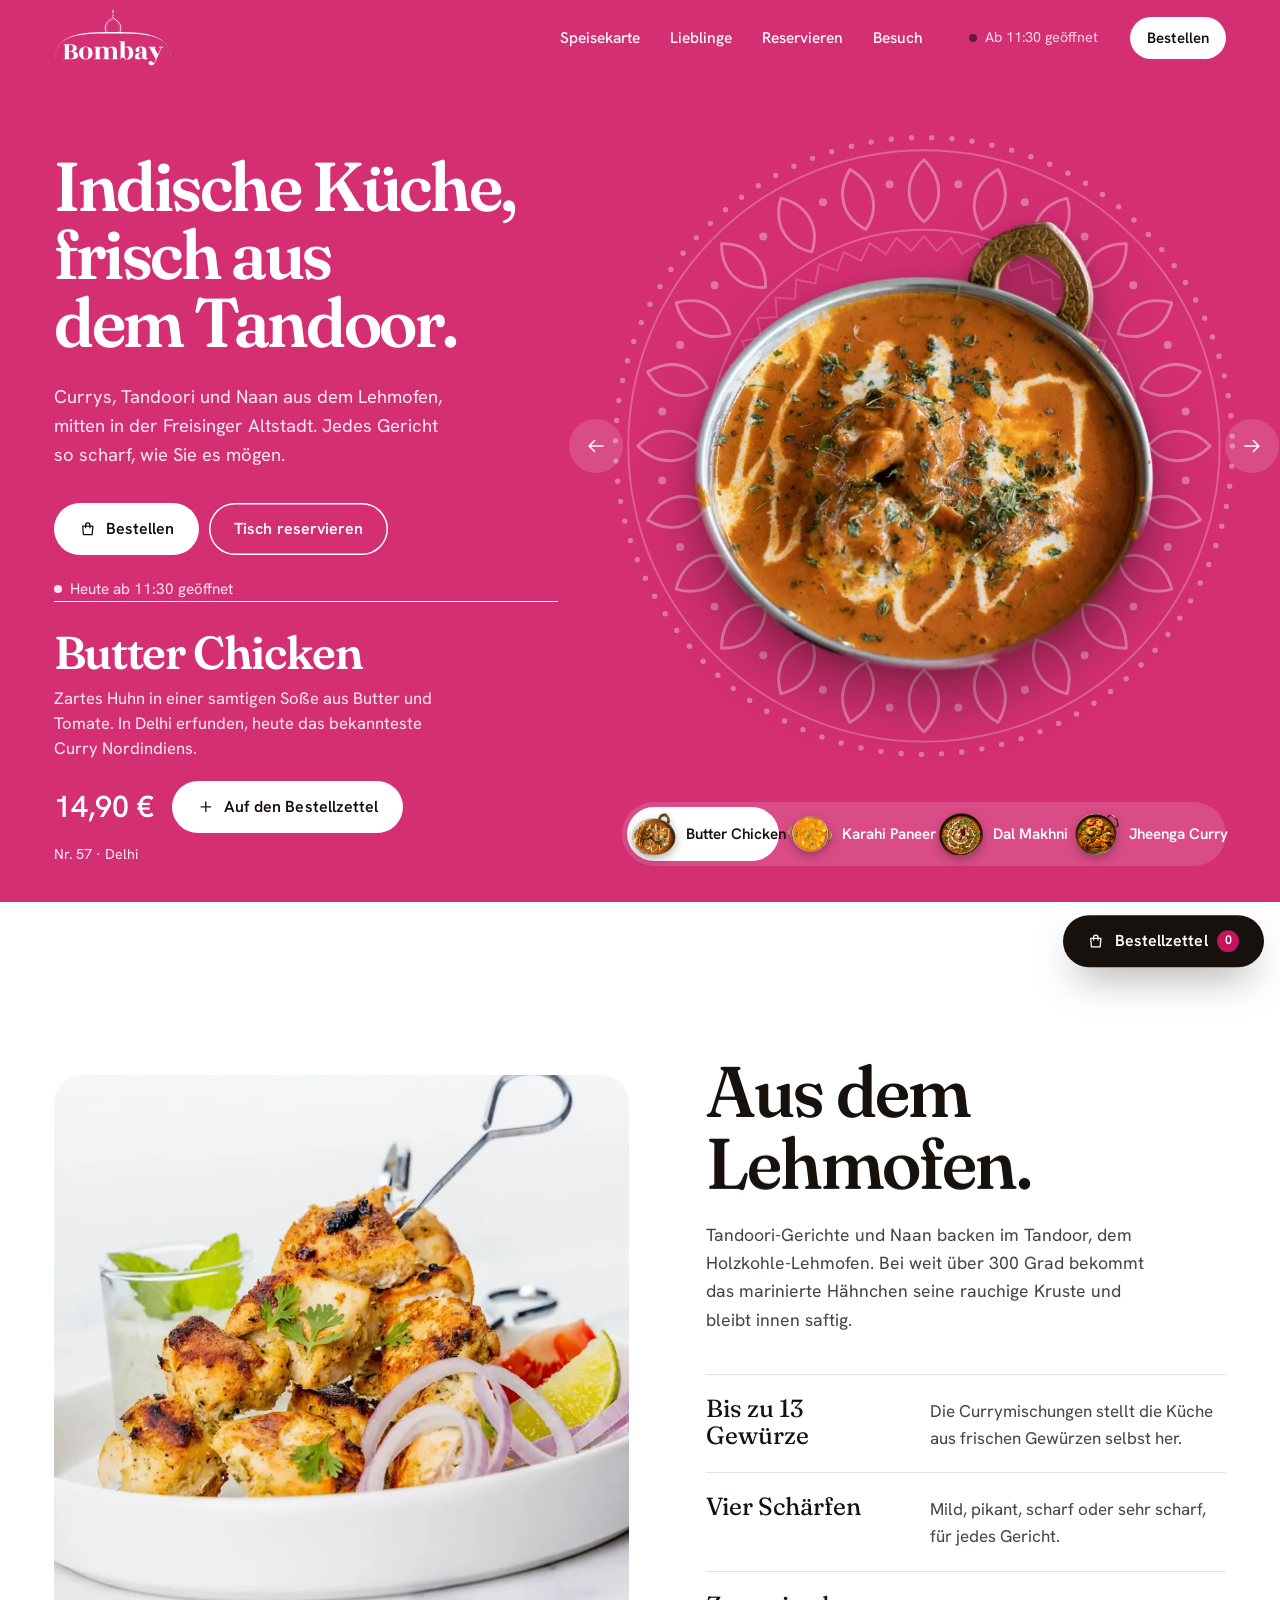
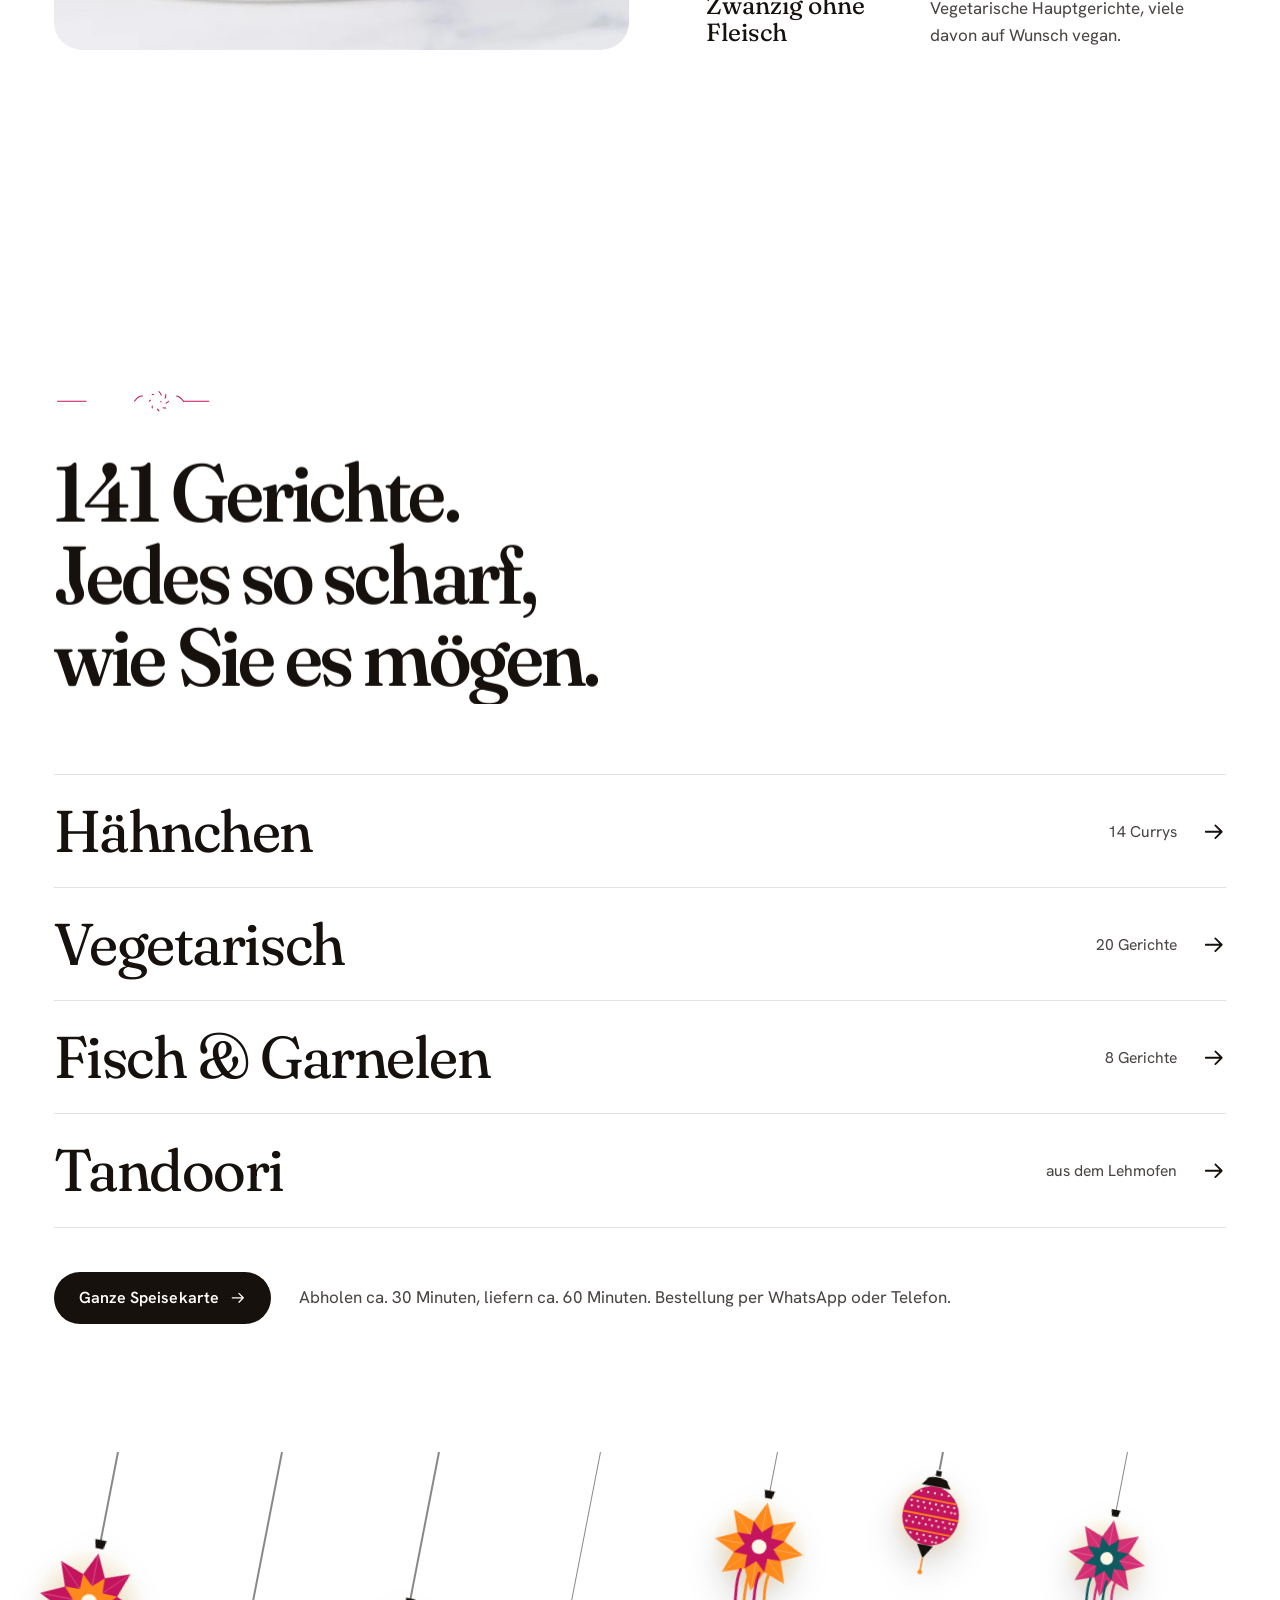
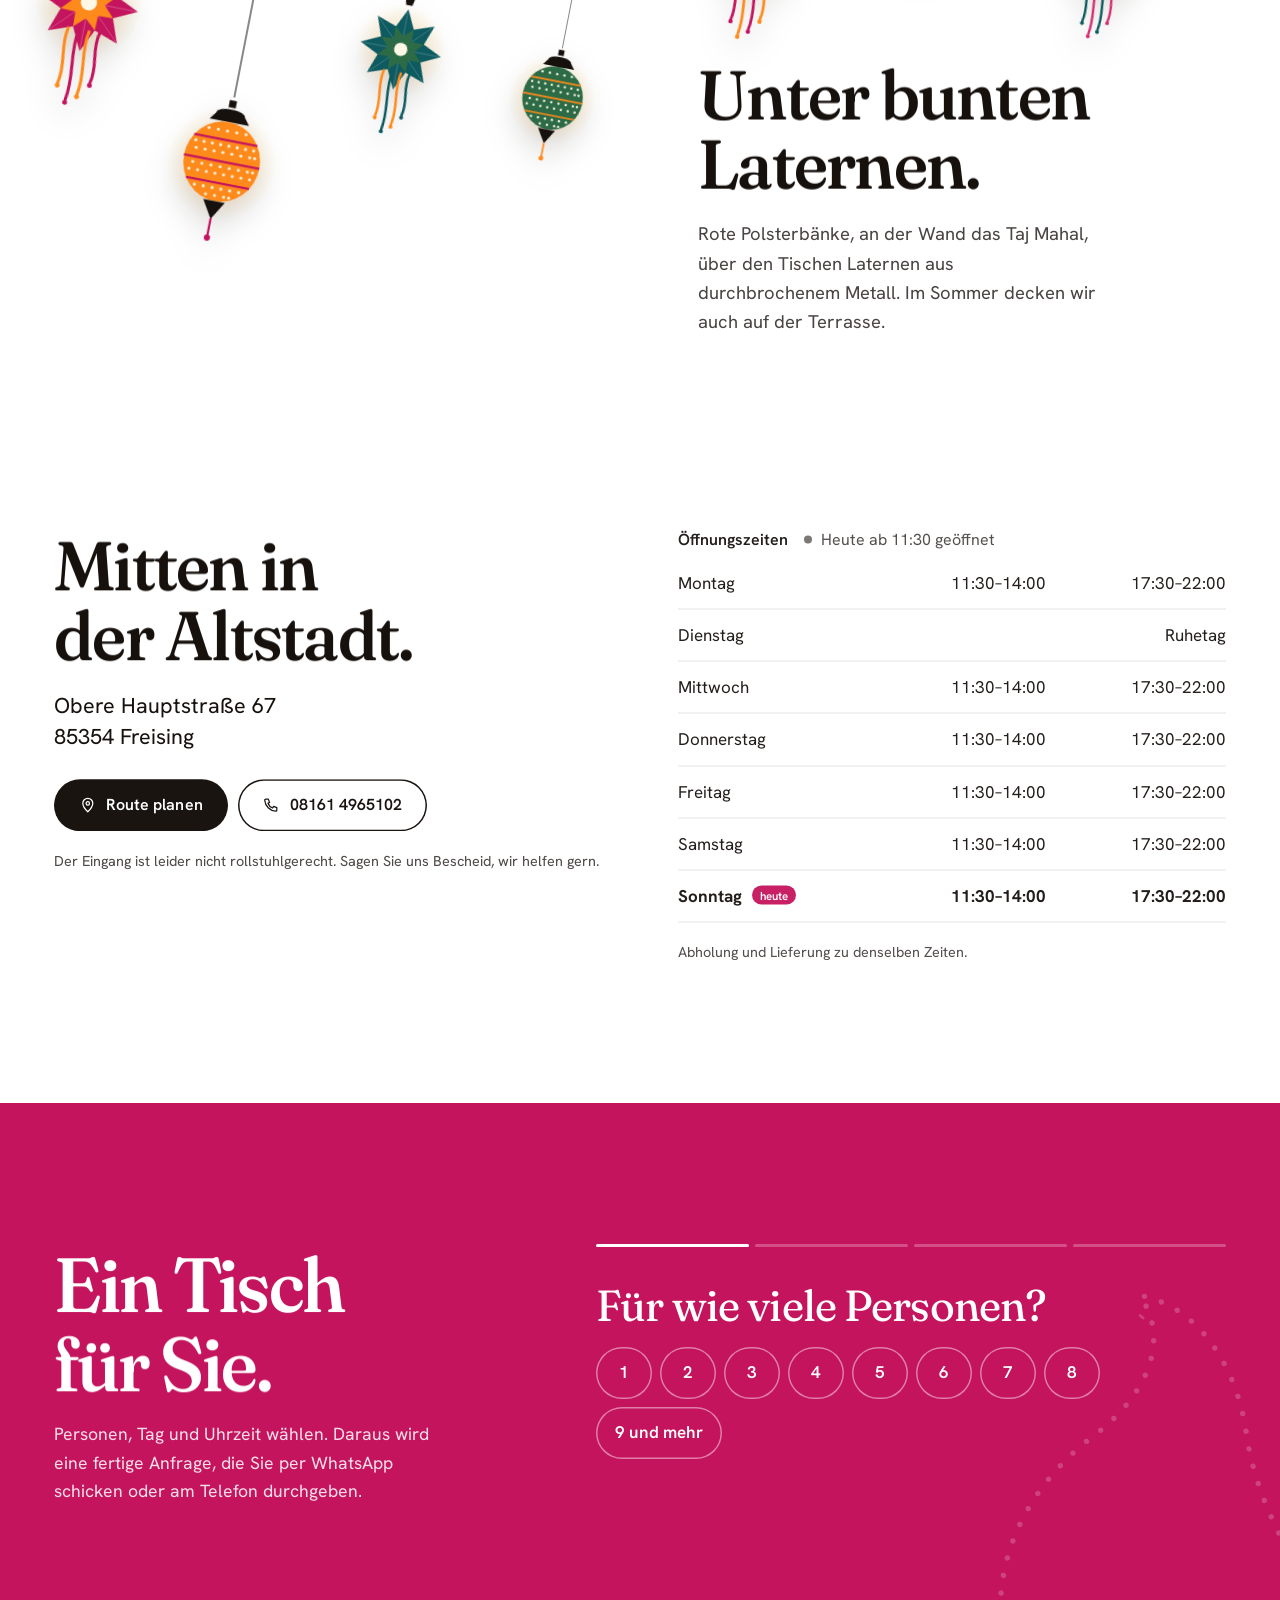
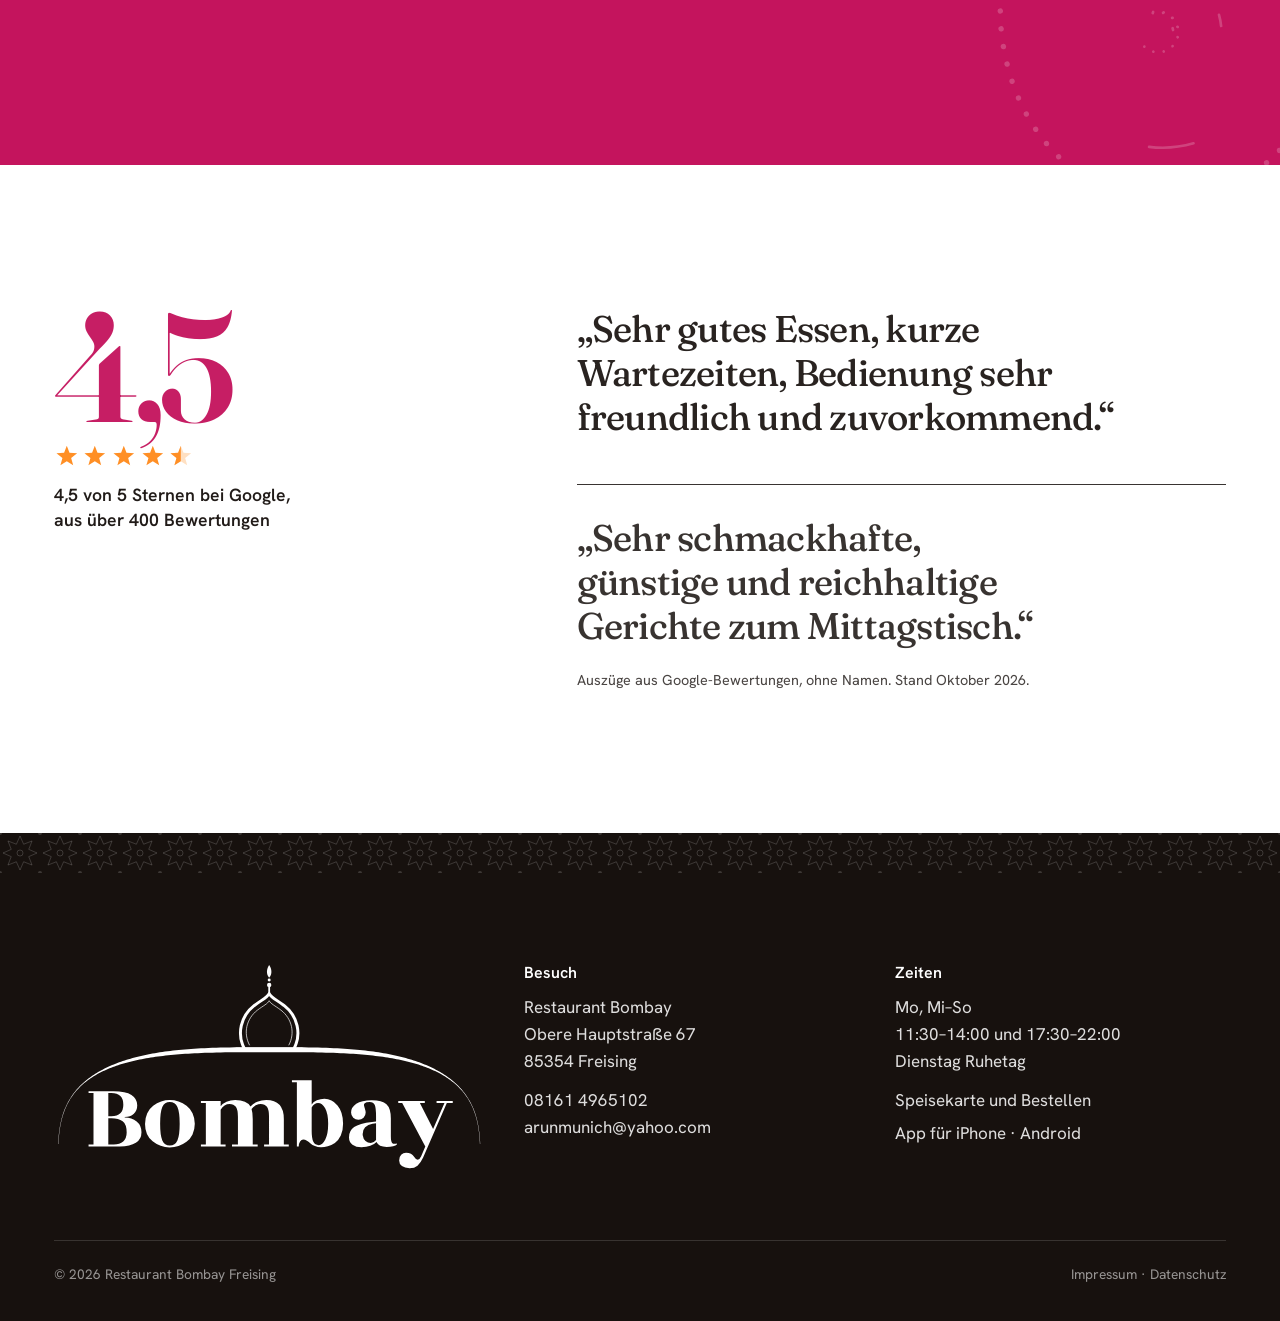
==== commit 00d9332e: "Bühne beginnt mit Butter Chicken auf Himbeerpink, Safran als klares Orange statt Senfgelb Co-Authore" ====
--- a/index.html
+++ b/index.html
@@ -5,14 +5,14 @@
   <meta name="viewport" content="width=device-width, initial-scale=1, viewport-fit=cover">
   <title>Bombay · Indisches Restaurant in Freising</title>
   <meta name="description" content="Restaurant Bombay in der Freisinger Altstadt: Currys, Tandoori und Naan aus dem Lehmofen. Bestellen per WhatsApp oder Telefon, Tisch reservieren.">
-  <meta name="theme-color" content="#f3a11b">
+  <meta name="theme-color" content="#d42f73">
   <meta property="og:title" content="Bombay · Indisches Restaurant in Freising">
   <meta property="og:description" content="Currys, Tandoori und Naan, mitten in der Altstadt. Obere Hauptstraße 67, 85354 Freising.">
-  <meta property="og:image" content="img/gerichte/dal-makhni-1100.webp">
+  <meta property="og:image" content="img/gerichte/butter-chicken-1100.webp">
   <link rel="icon" href="img/favicon.svg" type="image/svg+xml">
   <link rel="preload" href="fonts/fraunces.woff2" as="font" type="font/woff2" crossorigin>
   <link rel="preload" href="fonts/hanken-grotesk.woff2" as="font" type="font/woff2" crossorigin>
-  <link rel="preload" href="img/gerichte/dal-makhni-1100.webp" as="image" imagesrcset="img/gerichte/dal-makhni-640.webp 640w, img/gerichte/dal-makhni-1100.webp 1100w" imagesizes="(max-width: 860px) 78vw, 40vw">
+  <link rel="preload" href="img/gerichte/butter-chicken-1100.webp" as="image" imagesrcset="img/gerichte/butter-chicken-640.webp 640w, img/gerichte/butter-chicken-1100.webp 1100w" imagesizes="(max-width: 860px) 78vw, 40vw">
   <link rel="stylesheet" href="css/site.css">
   <link rel="stylesheet" href="css/start.css">
   <script type="application/ld+json">
@@ -69,7 +69,7 @@
 <main id="inhalt">
 
   <!-- ═══ Bühne: die Lieblinge zum Antippen ═══ -->
-  <section class="buehne" id="lieblinge" aria-labelledby="titel" data-buehne data-ton="dunkel">
+  <section class="buehne" id="lieblinge" aria-labelledby="titel" data-buehne data-ton="hell">
     <div class="feld" data-feld aria-hidden="true"></div>
     <div class="buehne-raster wrap">
       <div class="intro">
@@ -87,10 +87,10 @@
       <div class="tafel" data-tafel>
         <svg class="rangoli" data-rangoli viewBox="-100 -100 200 200" aria-hidden="true" focusable="false"><circle r="97" fill="none" stroke="currentColor" stroke-width="1.7" stroke-linecap="round" stroke-dasharray="0 6.38" /><circle r="93" fill="none" stroke="currentColor" stroke-width=".6" opacity=".7"/><g fill="none" stroke="currentColor" stroke-width=".9" stroke-linejoin="round"><path transform="rotate(0)" d="M0 -90 C 6.2 -84 6.2 -76 0 -70.5 C -6.2 -76 -6.2 -84 0 -90 Z"/><path transform="rotate(15)" d="M0 -90 C 6.2 -84 6.2 -76 0 -70.5 C -6.2 -76 -6.2 -84 0 -90 Z"/><path transform="rotate(30)" d="M0 -90 C 6.2 -84 6.2 -76 0 -70.5 C -6.2 -76 -6.2 -84 0 -90 Z"/><path transform="rotate(45)" d="M0 -90 C 6.2 -84 6.2 -76 0 -70.5 C -6.2 -76 -6.2 -84 0 -90 Z"/><path transform="rotate(60)" d="M0 -90 C 6.2 -84 6.2 -76 0 -70.5 C -6.2 -76 -6.2 -84 0 -90 Z"/><path transform="rotate(75)" d="M0 -90 C 6.2 -84 6.2 -76 0 -70.5 C -6.2 -76 -6.2 -84 0 -90 Z"/><path transform="rotate(90)" d="M0 -90 C 6.2 -84 6.2 -76 0 -70.5 C -6.2 -76 -6.2 -84 0 -90 Z"/><path transform="rotate(105)" d="M0 -90 C 6.2 -84 6.2 -76 0 -70.5 C -6.2 -76 -6.2 -84 0 -90 Z"/><path transform="rotate(120)" d="M0 -90 C 6.2 -84 6.2 -76 0 -70.5 C -6.2 -76 -6.2 -84 0 -90 Z"/><path transform="rotate(135)" d="M0 -90 C 6.2 -84 6.2 -76 0 -70.5 C -6.2 -76 -6.2 -84 0 -90 Z"/><path transform="rotate(150)" d="M0 -90 C 6.2 -84 6.2 -76 0 -70.5 C -6.2 -76 -6.2 -84 0 -90 Z"/><path transform="rotate(165)" d="M0 -90 C 6.2 -84 6.2 -76 0 -70.5 C -6.2 -76 -6.2 -84 0 -90 Z"/><path transform="rotate(180)" d="M0 -90 C 6.2 -84 6.2 -76 0 -70.5 C -6.2 -76 -6.2 -84 0 -90 Z"/><path transform="rotate(195)" d="M0 -90 C 6.2 -84 6.2 -76 0 -70.5 C -6.2 -76 -6.2 -84 0 -90 Z"/><path transform="rotate(210)" d="M0 -90 C 6.2 -84 6.2 -76 0 -70.5 C -6.2 -76 -6.2 -84 0 -90 Z"/><path transform="rotate(225)" d="M0 -90 C 6.2 -84 6.2 -76 0 -70.5 C -6.2 -76 -6.2 -84 0 -90 Z"/><path transform="rotate(240)" d="M0 -90 C 6.2 -84 6.2 -76 0 -70.5 C -6.2 -76 -6.2 -84 0 -90 Z"/><path transform="rotate(255)" d="M0 -90 C 6.2 -84 6.2 -76 0 -70.5 C -6.2 -76 -6.2 -84 0 -90 Z"/><path transform="rotate(270)" d="M0 -90 C 6.2 -84 6.2 -76 0 -70.5 C -6.2 -76 -6.2 -84 0 -90 Z"/><path transform="rotate(285)" d="M0 -90 C 6.2 -84 6.2 -76 0 -70.5 C -6.2 -76 -6.2 -84 0 -90 Z"/><path transform="rotate(300)" d="M0 -90 C 6.2 -84 6.2 -76 0 -70.5 C -6.2 -76 -6.2 -84 0 -90 Z"/><path transform="rotate(315)" d="M0 -90 C 6.2 -84 6.2 -76 0 -70.5 C -6.2 -76 -6.2 -84 0 -90 Z"/><path transform="rotate(330)" d="M0 -90 C 6.2 -84 6.2 -76 0 -70.5 C -6.2 -76 -6.2 -84 0 -90 Z"/><path transform="rotate(345)" d="M0 -90 C 6.2 -84 6.2 -76 0 -70.5 C -6.2 -76 -6.2 -84 0 -90 Z"/></g><g fill="currentColor"><circle cx="10.83" cy="-82.29" r="1.25"/><circle cx="31.76" cy="-76.68" r="1.25"/><circle cx="50.53" cy="-65.85" r="1.25"/><circle cx="65.85" cy="-50.53" r="1.25"/><circle cx="76.68" cy="-31.76" r="1.25"/><circle cx="82.29" cy="-10.83" r="1.25"/><circle cx="82.29" cy="10.83" r="1.25"/><circle cx="76.68" cy="31.76" r="1.25"/><circle cx="65.85" cy="50.53" r="1.25"/><circle cx="50.53" cy="65.85" r="1.25"/><circle cx="31.76" cy="76.68" r="1.25"/><circle cx="10.83" cy="82.29" r="1.25"/><circle cx="-10.83" cy="82.29" r="1.25"/><circle cx="-31.76" cy="76.68" r="1.25"/><circle cx="-50.53" cy="65.85" r="1.25"/><circle cx="-65.85" cy="50.53" r="1.25"/><circle cx="-76.68" cy="31.76" r="1.25"/><circle cx="-82.29" cy="10.83" r="1.25"/><circle cx="-82.29" cy="-10.83" r="1.25"/><circle cx="-76.68" cy="-31.76" r="1.25"/><circle cx="-65.85" cy="-50.53" r="1.25"/><circle cx="-50.53" cy="-65.85" r="1.25"/><circle cx="-31.76" cy="-76.68" r="1.25"/><circle cx="-10.83" cy="-82.29" r="1.25"/></g><circle r="68" fill="none" stroke="currentColor" stroke-width=".6" opacity=".7"/><path fill="none" stroke="currentColor" stroke-width=".6" opacity=".55" d="M0.00 -66.00 L4.02 -61.37 L8.61 -65.44 L12.00 -60.32 L17.08 -63.75 L19.77 -58.24 L25.26 -60.98 L27.20 -55.16 L33.00 -57.16 L34.17 -51.14 L40.18 -52.36 L40.55 -46.24 L46.67 -46.67 L46.24 -40.55 L52.36 -40.18 L51.14 -34.17 L57.16 -33.00 L55.16 -27.20 L60.98 -25.26 L58.24 -19.77 L63.75 -17.08 L60.32 -12.00 L65.44 -8.61 L61.37 -4.02 L66.00 0.00 L61.37 4.02 L65.44 8.61 L60.32 12.00 L63.75 17.08 L58.24 19.77 L60.98 25.26 L55.16 27.20 L57.16 33.00 L51.14 34.17 L52.36 40.18 L46.24 40.55 L46.67 46.67 L40.55 46.24 L40.18 52.36 L34.17 51.14 L33.00 57.16 L27.20 55.16 L25.26 60.98 L19.77 58.24 L17.08 63.75 L12.00 60.32 L8.61 65.44 L4.02 61.37 L0.00 66.00 L-4.02 61.37 L-8.61 65.44 L-12.00 60.32 L-17.08 63.75 L-19.77 58.24 L-25.26 60.98 L-27.20 55.16 L-33.00 57.16 L-34.17 51.14 L-40.18 52.36 L-40.55 46.24 L-46.67 46.67 L-46.24 40.55 L-52.36 40.18 L-51.14 34.17 L-57.16 33.00 L-55.16 27.20 L-60.98 25.26 L-58.24 19.77 L-63.75 17.08 L-60.32 12.00 L-65.44 8.61 L-61.37 4.02 L-66.00 0.00 L-61.37 -4.02 L-65.44 -8.61 L-60.32 -12.00 L-63.75 -17.08 L-58.24 -19.77 L-60.98 -25.26 L-55.16 -27.20 L-57.16 -33.00 L-51.14 -34.17 L-52.36 -40.18 L-46.24 -40.55 L-46.67 -46.67 L-40.55 -46.24 L-40.18 -52.36 L-34.17 -51.14 L-33.00 -57.16 L-27.20 -55.16 L-25.26 -60.98 L-19.77 -58.24 L-17.08 -63.75 L-12.00 -60.32 L-8.61 -65.44 L-4.02 -61.37 L-0.00 -66.00Z"/></svg>
         <div class="teller" data-teller>
-          <img class="schale" data-schale="0" src="img/gerichte/dal-makhni-1100.webp" srcset="img/gerichte/dal-makhni-640.webp 640w, img/gerichte/dal-makhni-1100.webp 1100w" sizes="(max-width: 860px) 78vw, 40vw" alt="" width="1100" height="1085" fetchpriority="high">
+          <img class="schale" data-schale="0" src="img/gerichte/butter-chicken-1100.webp" srcset="img/gerichte/butter-chicken-640.webp 640w, img/gerichte/butter-chicken-1100.webp 1100w" sizes="(max-width: 860px) 78vw, 40vw" alt="" width="1100" height="1079" fetchpriority="high">
           <img class="schale" data-schale="1" src="img/gerichte/karahi-paneer-1100.webp" srcset="img/gerichte/karahi-paneer-640.webp 640w, img/gerichte/karahi-paneer-1100.webp 1100w" sizes="(max-width: 860px) 78vw, 40vw" alt="" width="1100" height="895" decoding="async">
-          <img class="schale" data-schale="2" src="img/gerichte/jheenga-curry-1100.webp" srcset="img/gerichte/jheenga-curry-640.webp 640w, img/gerichte/jheenga-curry-1100.webp 1100w" sizes="(max-width: 860px) 78vw, 40vw" alt="" width="1100" height="1044" decoding="async">
-          <img class="schale" data-schale="3" src="img/gerichte/butter-chicken-1100.webp" srcset="img/gerichte/butter-chicken-640.webp 640w, img/gerichte/butter-chicken-1100.webp 1100w" sizes="(max-width: 860px) 78vw, 40vw" alt="" width="1100" height="1079" decoding="async">
+          <img class="schale" data-schale="2" src="img/gerichte/dal-makhni-1100.webp" srcset="img/gerichte/dal-makhni-640.webp 640w, img/gerichte/dal-makhni-1100.webp 1100w" sizes="(max-width: 860px) 78vw, 40vw" alt="" width="1100" height="1085" decoding="async">
+          <img class="schale" data-schale="3" src="img/gerichte/jheenga-curry-1100.webp" srcset="img/gerichte/jheenga-curry-640.webp 640w, img/gerichte/jheenga-curry-1100.webp 1100w" sizes="(max-width: 860px) 78vw, 40vw" alt="" width="1100" height="1044" decoding="async">
         </div>
         <button class="tafel-pfeil tafel-pfeil--zurueck" type="button" data-schritt="-1" aria-label="Voriges Gericht"><svg class="ico" aria-hidden="true"><use href="#i-pfeil"/></svg></button>
         <button class="tafel-pfeil" type="button" data-schritt="1" aria-label="Nächstes Gericht"><svg class="ico" aria-hidden="true"><use href="#i-pfeil"/></svg></button>
@@ -150,12 +150,12 @@
     <div class="laternen-band" data-laternen>
       <div class="wrap laternen-raster">
         <div class="laternen" aria-hidden="true">
-          <div class="laterne laterne--1" data-laterne data-laenge="90" style="--x:4%;--laenge:90px;--laenge-m:40px;--g:1.0"><svg viewBox="-70 -70 140 190" width="140" height="190" focusable="false"><defs><radialGradient id="glut"><stop offset="0" stop-color="#ffd27a" stop-opacity=".55"/><stop offset="1" stop-color="#ffd27a" stop-opacity="0"/></radialGradient></defs><circle cx="0" cy="0" r="58" fill="url(#glut)"/><path d="M-6 -66h12l-2 9h-8z" fill="#17110e"/><path d="M0.0 -52.0 L11.5 -27.7 L36.8 -36.8 L27.7 -11.5 L52.0 0.0 L27.7 11.5 L36.8 36.8 L11.5 27.7 L0.0 52.0 L-11.5 27.7 L-36.8 36.8 L-27.7 11.5 L-52.0 0.0 L-27.7 -11.5 L-36.8 -36.8 L-11.5 -27.7Z" fill="#c4145d"/><line x1="0" y1="0" x2="0.0" y2="-52.0" stroke="#fff" stroke-opacity=".28" stroke-width="1"/><line x1="0" y1="0" x2="36.8" y2="-36.8" stroke="#fff" stroke-opacity=".28" stroke-width="1"/><line x1="0" y1="0" x2="52.0" y2="0.0" stroke="#fff" stroke-opacity=".28" stroke-width="1"/><line x1="0" y1="0" x2="36.8" y2="36.8" stroke="#fff" stroke-opacity=".28" stroke-width="1"/><line x1="0" y1="0" x2="0.0" y2="52.0" stroke="#fff" stroke-opacity=".28" stroke-width="1"/><line x1="0" y1="0" x2="-36.8" y2="36.8" stroke="#fff" stroke-opacity=".28" stroke-width="1"/><line x1="0" y1="0" x2="-52.0" y2="0.0" stroke="#fff" stroke-opacity=".28" stroke-width="1"/><line x1="0" y1="0" x2="-36.8" y2="-36.8" stroke="#fff" stroke-opacity=".28" stroke-width="1"/><path d="M11.5 -27.7 L12.0 -12.0 L27.7 -11.5 L17.0 0.0 L27.7 11.5 L12.0 12.0 L11.5 27.7 L0.0 17.0 L-11.5 27.7 L-12.0 12.0 L-27.7 11.5 L-17.0 0.0 L-27.7 -11.5 L-12.0 -12.0 L-11.5 -27.7 L-0.0 -17.0Z" fill="#f3a11b"/><circle r="8.5" fill="#fff8e6"/><path d="M-16 30 C-21 50.3 -11 67.7 -16 88" fill="none" stroke="#f3a11b" stroke-width="3.2" stroke-linecap="round"/><circle cx="-16" cy="91" r="2.6" fill="#f3a11b"/><path d="M-5 30 C-10 55.9 0 78.1 -5 104" fill="none" stroke="#c4145d" stroke-width="3.2" stroke-linecap="round"/><circle cx="-5" cy="107" r="2.6" fill="#c4145d"/><path d="M6 30 C1 53.099999999999994 11 72.9 6 96" fill="none" stroke="#f3a11b" stroke-width="3.2" stroke-linecap="round"/><circle cx="6" cy="99" r="2.6" fill="#f3a11b"/><path d="M17 30 C12 48.2 22 63.800000000000004 17 82" fill="none" stroke="#c4145d" stroke-width="3.2" stroke-linecap="round"/><circle cx="17" cy="85" r="2.6" fill="#c4145d"/></svg></div>
-          <div class="laterne laterne--2" data-laterne data-laenge="250" style="--x:17%;--laenge:250px;--laenge-m:120px;--g:0.95"><svg viewBox="-70 -70 140 190" width="140" height="190" focusable="false"><circle cx="0" cy="8" r="62" fill="url(#glut)"/><path d="M-4 -62h8v8h-8z" fill="#17110e"/><path d="M-16 -46 C-16 -54 16 -54 16 -46 L22 -38 H-22 Z" fill="#17110e"/><ellipse cx="0" cy="6" rx="42" ry="44" fill="#f3a11b"/><line x1="-35.2" y1="-18" x2="35.2" y2="-18" stroke="#c4145d" stroke-width="2.4"/><line x1="-42.0" y1="6" x2="42.0" y2="6" stroke="#c4145d" stroke-width="2.4"/><line x1="-35.2" y1="30" x2="35.2" y2="30" stroke="#c4145d" stroke-width="2.4"/><circle cx="-20.7" cy="-28" r="1.7" fill="#fff8e6" fill-opacity=".92"/><circle cx="-10.3" cy="-28" r="1.7" fill="#fff8e6" fill-opacity=".92"/><circle cx="0.0" cy="-28" r="1.7" fill="#fff8e6" fill-opacity=".92"/><circle cx="10.3" cy="-28" r="1.7" fill="#fff8e6" fill-opacity=".92"/><circle cx="20.7" cy="-28" r="1.7" fill="#fff8e6" fill-opacity=".92"/><circle cx="-32.3" cy="-12" r="1.7" fill="#fff8e6" fill-opacity=".92"/><circle cx="-23.1" cy="-12" r="1.7" fill="#fff8e6" fill-opacity=".92"/><circle cx="-13.9" cy="-12" r="1.7" fill="#fff8e6" fill-opacity=".92"/><circle cx="-4.6" cy="-12" r="1.7" fill="#fff8e6" fill-opacity=".92"/><circle cx="4.6" cy="-12" r="1.7" fill="#fff8e6" fill-opacity=".92"/><circle cx="13.9" cy="-12" r="1.7" fill="#fff8e6" fill-opacity=".92"/><circle cx="23.1" cy="-12" r="1.7" fill="#fff8e6" fill-opacity=".92"/><circle cx="32.3" cy="-12" r="1.7" fill="#fff8e6" fill-opacity=".92"/><circle cx="-30.4" cy="-4" r="1.7" fill="#fff8e6" fill-opacity=".92"/><circle cx="-20.4" cy="-4" r="1.7" fill="#fff8e6" fill-opacity=".92"/><circle cx="-10.5" cy="-4" r="1.7" fill="#fff8e6" fill-opacity=".92"/><circle cx="-0.5" cy="-4" r="1.7" fill="#fff8e6" fill-opacity=".92"/><circle cx="9.5" cy="-4" r="1.7" fill="#fff8e6" fill-opacity=".92"/><circle cx="19.5" cy="-4" r="1.7" fill="#fff8e6" fill-opacity=".92"/><circle cx="29.4" cy="-4" r="1.7" fill="#fff8e6" fill-opacity=".92"/><circle cx="34.9" cy="-4" r="1.7" fill="#fff8e6" fill-opacity=".92"/><circle cx="-31.1" cy="12" r="1.7" fill="#fff8e6" fill-opacity=".92"/><circle cx="-20.9" cy="12" r="1.7" fill="#fff8e6" fill-opacity=".92"/><circle cx="-10.8" cy="12" r="1.7" fill="#fff8e6" fill-opacity=".92"/><circle cx="-0.6" cy="12" r="1.7" fill="#fff8e6" fill-opacity=".92"/><circle cx="9.6" cy="12" r="1.7" fill="#fff8e6" fill-opacity=".92"/><circle cx="19.8" cy="12" r="1.7" fill="#fff8e6" fill-opacity=".92"/><circle cx="29.9" cy="12" r="1.7" fill="#fff8e6" fill-opacity=".92"/><circle cx="35.6" cy="12" r="1.7" fill="#fff8e6" fill-opacity=".92"/><circle cx="-33.8" cy="20" r="1.7" fill="#fff8e6" fill-opacity=".92"/><circle cx="-24.2" cy="20" r="1.7" fill="#fff8e6" fill-opacity=".92"/><circle cx="-14.5" cy="20" r="1.7" fill="#fff8e6" fill-opacity=".92"/><circle cx="-4.8" cy="20" r="1.7" fill="#fff8e6" fill-opacity=".92"/><circle cx="4.8" cy="20" r="1.7" fill="#fff8e6" fill-opacity=".92"/><circle cx="14.5" cy="20" r="1.7" fill="#fff8e6" fill-opacity=".92"/><circle cx="24.2" cy="20" r="1.7" fill="#fff8e6" fill-opacity=".92"/><circle cx="33.8" cy="20" r="1.7" fill="#fff8e6" fill-opacity=".92"/><circle cx="-24.7" cy="36" r="1.7" fill="#fff8e6" fill-opacity=".92"/><circle cx="-14.8" cy="36" r="1.7" fill="#fff8e6" fill-opacity=".92"/><circle cx="-4.9" cy="36" r="1.7" fill="#fff8e6" fill-opacity=".92"/><circle cx="4.9" cy="36" r="1.7" fill="#fff8e6" fill-opacity=".92"/><circle cx="14.8" cy="36" r="1.7" fill="#fff8e6" fill-opacity=".92"/><circle cx="24.7" cy="36" r="1.7" fill="#fff8e6" fill-opacity=".92"/><circle cx="-10.7" cy="44" r="1.7" fill="#fff8e6" fill-opacity=".92"/><circle cx="-0.6" cy="44" r="1.7" fill="#fff8e6" fill-opacity=".92"/><circle cx="9.6" cy="44" r="1.7" fill="#fff8e6" fill-opacity=".92"/><circle cx="15.2" cy="44" r="1.7" fill="#fff8e6" fill-opacity=".92"/><path d="M-12 50 L12 50 L0 70 Z" fill="#17110e"/><line x1="0" y1="70" x2="0" y2="88" stroke="#c4145d" stroke-width="2.4" stroke-linecap="round"/><circle cx="0" cy="91" r="3.4" fill="#c4145d"/></svg></div>
-          <div class="laterne laterne--3" data-laterne data-laenge="150" style="--x:30%;--laenge:150px;--laenge-m:70px;--g:0.82"><svg viewBox="-70 -70 140 190" width="140" height="190" focusable="false"><circle cx="0" cy="0" r="58" fill="url(#glut)"/><path d="M-6 -66h12l-2 9h-8z" fill="#17110e"/><path d="M0.0 -52.0 L11.5 -27.7 L36.8 -36.8 L27.7 -11.5 L52.0 0.0 L27.7 11.5 L36.8 36.8 L11.5 27.7 L0.0 52.0 L-11.5 27.7 L-36.8 36.8 L-27.7 11.5 L-52.0 0.0 L-27.7 -11.5 L-36.8 -36.8 L-11.5 -27.7Z" fill="#0d5a60"/><line x1="0" y1="0" x2="0.0" y2="-52.0" stroke="#fff" stroke-opacity=".28" stroke-width="1"/><line x1="0" y1="0" x2="36.8" y2="-36.8" stroke="#fff" stroke-opacity=".28" stroke-width="1"/><line x1="0" y1="0" x2="52.0" y2="0.0" stroke="#fff" stroke-opacity=".28" stroke-width="1"/><line x1="0" y1="0" x2="36.8" y2="36.8" stroke="#fff" stroke-opacity=".28" stroke-width="1"/><line x1="0" y1="0" x2="0.0" y2="52.0" stroke="#fff" stroke-opacity=".28" stroke-width="1"/><line x1="0" y1="0" x2="-36.8" y2="36.8" stroke="#fff" stroke-opacity=".28" stroke-width="1"/><line x1="0" y1="0" x2="-52.0" y2="0.0" stroke="#fff" stroke-opacity=".28" stroke-width="1"/><line x1="0" y1="0" x2="-36.8" y2="-36.8" stroke="#fff" stroke-opacity=".28" stroke-width="1"/><path d="M11.5 -27.7 L12.0 -12.0 L27.7 -11.5 L17.0 0.0 L27.7 11.5 L12.0 12.0 L11.5 27.7 L0.0 17.0 L-11.5 27.7 L-12.0 12.0 L-27.7 11.5 L-17.0 0.0 L-27.7 -11.5 L-12.0 -12.0 L-11.5 -27.7 L-0.0 -17.0Z" fill="#2c6b45"/><circle r="8.5" fill="#fff8e6"/><path d="M-16 30 C-21 50.3 -11 67.7 -16 88" fill="none" stroke="#f3a11b" stroke-width="3.2" stroke-linecap="round"/><circle cx="-16" cy="91" r="2.6" fill="#f3a11b"/><path d="M-5 30 C-10 55.9 0 78.1 -5 104" fill="none" stroke="#0d5a60" stroke-width="3.2" stroke-linecap="round"/><circle cx="-5" cy="107" r="2.6" fill="#0d5a60"/><path d="M6 30 C1 53.099999999999994 11 72.9 6 96" fill="none" stroke="#f3a11b" stroke-width="3.2" stroke-linecap="round"/><circle cx="6" cy="99" r="2.6" fill="#f3a11b"/><path d="M17 30 C12 48.2 22 63.800000000000004 17 82" fill="none" stroke="#0d5a60" stroke-width="3.2" stroke-linecap="round"/><circle cx="17" cy="85" r="2.6" fill="#0d5a60"/></svg></div>
-          <div class="laterne laterne--4" data-laterne data-laenge="200" style="--x:43%;--laenge:200px;--laenge-m:84px;--g:0.75"><svg viewBox="-70 -70 140 190" width="140" height="190" focusable="false"><circle cx="0" cy="8" r="62" fill="url(#glut)"/><path d="M-4 -62h8v8h-8z" fill="#17110e"/><path d="M-16 -46 C-16 -54 16 -54 16 -46 L22 -38 H-22 Z" fill="#17110e"/><ellipse cx="0" cy="6" rx="42" ry="44" fill="#2c6b45"/><line x1="-35.2" y1="-18" x2="35.2" y2="-18" stroke="#f3a11b" stroke-width="2.4"/><line x1="-42.0" y1="6" x2="42.0" y2="6" stroke="#f3a11b" stroke-width="2.4"/><line x1="-35.2" y1="30" x2="35.2" y2="30" stroke="#f3a11b" stroke-width="2.4"/><circle cx="-20.7" cy="-28" r="1.7" fill="#fff8e6" fill-opacity=".92"/><circle cx="-10.3" cy="-28" r="1.7" fill="#fff8e6" fill-opacity=".92"/><circle cx="0.0" cy="-28" r="1.7" fill="#fff8e6" fill-opacity=".92"/><circle cx="10.3" cy="-28" r="1.7" fill="#fff8e6" fill-opacity=".92"/><circle cx="20.7" cy="-28" r="1.7" fill="#fff8e6" fill-opacity=".92"/><circle cx="-32.3" cy="-12" r="1.7" fill="#fff8e6" fill-opacity=".92"/><circle cx="-23.1" cy="-12" r="1.7" fill="#fff8e6" fill-opacity=".92"/><circle cx="-13.9" cy="-12" r="1.7" fill="#fff8e6" fill-opacity=".92"/><circle cx="-4.6" cy="-12" r="1.7" fill="#fff8e6" fill-opacity=".92"/><circle cx="4.6" cy="-12" r="1.7" fill="#fff8e6" fill-opacity=".92"/><circle cx="13.9" cy="-12" r="1.7" fill="#fff8e6" fill-opacity=".92"/><circle cx="23.1" cy="-12" r="1.7" fill="#fff8e6" fill-opacity=".92"/><circle cx="32.3" cy="-12" r="1.7" fill="#fff8e6" fill-opacity=".92"/><circle cx="-30.4" cy="-4" r="1.7" fill="#fff8e6" fill-opacity=".92"/><circle cx="-20.4" cy="-4" r="1.7" fill="#fff8e6" fill-opacity=".92"/><circle cx="-10.5" cy="-4" r="1.7" fill="#fff8e6" fill-opacity=".92"/><circle cx="-0.5" cy="-4" r="1.7" fill="#fff8e6" fill-opacity=".92"/><circle cx="9.5" cy="-4" r="1.7" fill="#fff8e6" fill-opacity=".92"/><circle cx="19.5" cy="-4" r="1.7" fill="#fff8e6" fill-opacity=".92"/><circle cx="29.4" cy="-4" r="1.7" fill="#fff8e6" fill-opacity=".92"/><circle cx="34.9" cy="-4" r="1.7" fill="#fff8e6" fill-opacity=".92"/><circle cx="-31.1" cy="12" r="1.7" fill="#fff8e6" fill-opacity=".92"/><circle cx="-20.9" cy="12" r="1.7" fill="#fff8e6" fill-opacity=".92"/><circle cx="-10.8" cy="12" r="1.7" fill="#fff8e6" fill-opacity=".92"/><circle cx="-0.6" cy="12" r="1.7" fill="#fff8e6" fill-opacity=".92"/><circle cx="9.6" cy="12" r="1.7" fill="#fff8e6" fill-opacity=".92"/><circle cx="19.8" cy="12" r="1.7" fill="#fff8e6" fill-opacity=".92"/><circle cx="29.9" cy="12" r="1.7" fill="#fff8e6" fill-opacity=".92"/><circle cx="35.6" cy="12" r="1.7" fill="#fff8e6" fill-opacity=".92"/><circle cx="-33.8" cy="20" r="1.7" fill="#fff8e6" fill-opacity=".92"/><circle cx="-24.2" cy="20" r="1.7" fill="#fff8e6" fill-opacity=".92"/><circle cx="-14.5" cy="20" r="1.7" fill="#fff8e6" fill-opacity=".92"/><circle cx="-4.8" cy="20" r="1.7" fill="#fff8e6" fill-opacity=".92"/><circle cx="4.8" cy="20" r="1.7" fill="#fff8e6" fill-opacity=".92"/><circle cx="14.5" cy="20" r="1.7" fill="#fff8e6" fill-opacity=".92"/><circle cx="24.2" cy="20" r="1.7" fill="#fff8e6" fill-opacity=".92"/><circle cx="33.8" cy="20" r="1.7" fill="#fff8e6" fill-opacity=".92"/><circle cx="-24.7" cy="36" r="1.7" fill="#fff8e6" fill-opacity=".92"/><circle cx="-14.8" cy="36" r="1.7" fill="#fff8e6" fill-opacity=".92"/><circle cx="-4.9" cy="36" r="1.7" fill="#fff8e6" fill-opacity=".92"/><circle cx="4.9" cy="36" r="1.7" fill="#fff8e6" fill-opacity=".92"/><circle cx="14.8" cy="36" r="1.7" fill="#fff8e6" fill-opacity=".92"/><circle cx="24.7" cy="36" r="1.7" fill="#fff8e6" fill-opacity=".92"/><circle cx="-10.7" cy="44" r="1.7" fill="#fff8e6" fill-opacity=".92"/><circle cx="-0.6" cy="44" r="1.7" fill="#fff8e6" fill-opacity=".92"/><circle cx="9.6" cy="44" r="1.7" fill="#fff8e6" fill-opacity=".92"/><circle cx="15.2" cy="44" r="1.7" fill="#fff8e6" fill-opacity=".92"/><path d="M-12 50 L12 50 L0 70 Z" fill="#17110e"/><line x1="0" y1="70" x2="0" y2="88" stroke="#f3a11b" stroke-width="2.4" stroke-linecap="round"/><circle cx="0" cy="91" r="3.4" fill="#f3a11b"/></svg></div>
-          <div class="laterne laterne--5" data-laterne data-laenge="40" style="--x:56%;--laenge:40px;--laenge-m:20px;--g:0.9"><svg viewBox="-70 -70 140 190" width="140" height="190" focusable="false"><circle cx="0" cy="0" r="58" fill="url(#glut)"/><path d="M-6 -66h12l-2 9h-8z" fill="#17110e"/><path d="M0.0 -52.0 L11.5 -27.7 L36.8 -36.8 L27.7 -11.5 L52.0 0.0 L27.7 11.5 L36.8 36.8 L11.5 27.7 L0.0 52.0 L-11.5 27.7 L-36.8 36.8 L-27.7 11.5 L-52.0 0.0 L-27.7 -11.5 L-36.8 -36.8 L-11.5 -27.7Z" fill="#f3a11b"/><line x1="0" y1="0" x2="0.0" y2="-52.0" stroke="#fff" stroke-opacity=".28" stroke-width="1"/><line x1="0" y1="0" x2="36.8" y2="-36.8" stroke="#fff" stroke-opacity=".28" stroke-width="1"/><line x1="0" y1="0" x2="52.0" y2="0.0" stroke="#fff" stroke-opacity=".28" stroke-width="1"/><line x1="0" y1="0" x2="36.8" y2="36.8" stroke="#fff" stroke-opacity=".28" stroke-width="1"/><line x1="0" y1="0" x2="0.0" y2="52.0" stroke="#fff" stroke-opacity=".28" stroke-width="1"/><line x1="0" y1="0" x2="-36.8" y2="36.8" stroke="#fff" stroke-opacity=".28" stroke-width="1"/><line x1="0" y1="0" x2="-52.0" y2="0.0" stroke="#fff" stroke-opacity=".28" stroke-width="1"/><line x1="0" y1="0" x2="-36.8" y2="-36.8" stroke="#fff" stroke-opacity=".28" stroke-width="1"/><path d="M11.5 -27.7 L12.0 -12.0 L27.7 -11.5 L17.0 0.0 L27.7 11.5 L12.0 12.0 L11.5 27.7 L0.0 17.0 L-11.5 27.7 L-12.0 12.0 L-27.7 11.5 L-17.0 0.0 L-27.7 -11.5 L-12.0 -12.0 L-11.5 -27.7 L-0.0 -17.0Z" fill="#c4145d"/><circle r="8.5" fill="#fff8e6"/><path d="M-16 30 C-21 50.3 -11 67.7 -16 88" fill="none" stroke="#c4145d" stroke-width="3.2" stroke-linecap="round"/><circle cx="-16" cy="91" r="2.6" fill="#c4145d"/><path d="M-5 30 C-10 55.9 0 78.1 -5 104" fill="none" stroke="#f3a11b" stroke-width="3.2" stroke-linecap="round"/><circle cx="-5" cy="107" r="2.6" fill="#f3a11b"/><path d="M6 30 C1 53.099999999999994 11 72.9 6 96" fill="none" stroke="#c4145d" stroke-width="3.2" stroke-linecap="round"/><circle cx="6" cy="99" r="2.6" fill="#c4145d"/><path d="M17 30 C12 48.2 22 63.800000000000004 17 82" fill="none" stroke="#f3a11b" stroke-width="3.2" stroke-linecap="round"/><circle cx="17" cy="85" r="2.6" fill="#f3a11b"/></svg></div>
-          <div class="laterne laterne--6" data-laterne data-laenge="18" style="--x:70%;--laenge:18px;--laenge-m:0px;--g:0.7"><svg viewBox="-70 -70 140 190" width="140" height="190" focusable="false"><circle cx="0" cy="8" r="62" fill="url(#glut)"/><path d="M-4 -62h8v8h-8z" fill="#17110e"/><path d="M-16 -46 C-16 -54 16 -54 16 -46 L22 -38 H-22 Z" fill="#17110e"/><ellipse cx="0" cy="6" rx="42" ry="44" fill="#c4145d"/><line x1="-35.2" y1="-18" x2="35.2" y2="-18" stroke="#f3a11b" stroke-width="2.4"/><line x1="-42.0" y1="6" x2="42.0" y2="6" stroke="#f3a11b" stroke-width="2.4"/><line x1="-35.2" y1="30" x2="35.2" y2="30" stroke="#f3a11b" stroke-width="2.4"/><circle cx="-20.7" cy="-28" r="1.7" fill="#fff8e6" fill-opacity=".92"/><circle cx="-10.3" cy="-28" r="1.7" fill="#fff8e6" fill-opacity=".92"/><circle cx="0.0" cy="-28" r="1.7" fill="#fff8e6" fill-opacity=".92"/><circle cx="10.3" cy="-28" r="1.7" fill="#fff8e6" fill-opacity=".92"/><circle cx="20.7" cy="-28" r="1.7" fill="#fff8e6" fill-opacity=".92"/><circle cx="-32.3" cy="-12" r="1.7" fill="#fff8e6" fill-opacity=".92"/><circle cx="-23.1" cy="-12" r="1.7" fill="#fff8e6" fill-opacity=".92"/><circle cx="-13.9" cy="-12" r="1.7" fill="#fff8e6" fill-opacity=".92"/><circle cx="-4.6" cy="-12" r="1.7" fill="#fff8e6" fill-opacity=".92"/><circle cx="4.6" cy="-12" r="1.7" fill="#fff8e6" fill-opacity=".92"/><circle cx="13.9" cy="-12" r="1.7" fill="#fff8e6" fill-opacity=".92"/><circle cx="23.1" cy="-12" r="1.7" fill="#fff8e6" fill-opacity=".92"/><circle cx="32.3" cy="-12" r="1.7" fill="#fff8e6" fill-opacity=".92"/><circle cx="-30.4" cy="-4" r="1.7" fill="#fff8e6" fill-opacity=".92"/><circle cx="-20.4" cy="-4" r="1.7" fill="#fff8e6" fill-opacity=".92"/><circle cx="-10.5" cy="-4" r="1.7" fill="#fff8e6" fill-opacity=".92"/><circle cx="-0.5" cy="-4" r="1.7" fill="#fff8e6" fill-opacity=".92"/><circle cx="9.5" cy="-4" r="1.7" fill="#fff8e6" fill-opacity=".92"/><circle cx="19.5" cy="-4" r="1.7" fill="#fff8e6" fill-opacity=".92"/><circle cx="29.4" cy="-4" r="1.7" fill="#fff8e6" fill-opacity=".92"/><circle cx="34.9" cy="-4" r="1.7" fill="#fff8e6" fill-opacity=".92"/><circle cx="-31.1" cy="12" r="1.7" fill="#fff8e6" fill-opacity=".92"/><circle cx="-20.9" cy="12" r="1.7" fill="#fff8e6" fill-opacity=".92"/><circle cx="-10.8" cy="12" r="1.7" fill="#fff8e6" fill-opacity=".92"/><circle cx="-0.6" cy="12" r="1.7" fill="#fff8e6" fill-opacity=".92"/><circle cx="9.6" cy="12" r="1.7" fill="#fff8e6" fill-opacity=".92"/><circle cx="19.8" cy="12" r="1.7" fill="#fff8e6" fill-opacity=".92"/><circle cx="29.9" cy="12" r="1.7" fill="#fff8e6" fill-opacity=".92"/><circle cx="35.6" cy="12" r="1.7" fill="#fff8e6" fill-opacity=".92"/><circle cx="-33.8" cy="20" r="1.7" fill="#fff8e6" fill-opacity=".92"/><circle cx="-24.2" cy="20" r="1.7" fill="#fff8e6" fill-opacity=".92"/><circle cx="-14.5" cy="20" r="1.7" fill="#fff8e6" fill-opacity=".92"/><circle cx="-4.8" cy="20" r="1.7" fill="#fff8e6" fill-opacity=".92"/><circle cx="4.8" cy="20" r="1.7" fill="#fff8e6" fill-opacity=".92"/><circle cx="14.5" cy="20" r="1.7" fill="#fff8e6" fill-opacity=".92"/><circle cx="24.2" cy="20" r="1.7" fill="#fff8e6" fill-opacity=".92"/><circle cx="33.8" cy="20" r="1.7" fill="#fff8e6" fill-opacity=".92"/><circle cx="-24.7" cy="36" r="1.7" fill="#fff8e6" fill-opacity=".92"/><circle cx="-14.8" cy="36" r="1.7" fill="#fff8e6" fill-opacity=".92"/><circle cx="-4.9" cy="36" r="1.7" fill="#fff8e6" fill-opacity=".92"/><circle cx="4.9" cy="36" r="1.7" fill="#fff8e6" fill-opacity=".92"/><circle cx="14.8" cy="36" r="1.7" fill="#fff8e6" fill-opacity=".92"/><circle cx="24.7" cy="36" r="1.7" fill="#fff8e6" fill-opacity=".92"/><circle cx="-10.7" cy="44" r="1.7" fill="#fff8e6" fill-opacity=".92"/><circle cx="-0.6" cy="44" r="1.7" fill="#fff8e6" fill-opacity=".92"/><circle cx="9.6" cy="44" r="1.7" fill="#fff8e6" fill-opacity=".92"/><circle cx="15.2" cy="44" r="1.7" fill="#fff8e6" fill-opacity=".92"/><path d="M-12 50 L12 50 L0 70 Z" fill="#17110e"/><line x1="0" y1="70" x2="0" y2="88" stroke="#f3a11b" stroke-width="2.4" stroke-linecap="round"/><circle cx="0" cy="91" r="3.4" fill="#f3a11b"/></svg></div>
+          <div class="laterne laterne--1" data-laterne data-laenge="90" style="--x:4%;--laenge:90px;--laenge-m:40px;--g:1.0"><svg viewBox="-70 -70 140 190" width="140" height="190" focusable="false"><defs><radialGradient id="glut"><stop offset="0" stop-color="#ffd27a" stop-opacity=".55"/><stop offset="1" stop-color="#ffd27a" stop-opacity="0"/></radialGradient></defs><circle cx="0" cy="0" r="58" fill="url(#glut)"/><path d="M-6 -66h12l-2 9h-8z" fill="#17110e"/><path d="M0.0 -52.0 L11.5 -27.7 L36.8 -36.8 L27.7 -11.5 L52.0 0.0 L27.7 11.5 L36.8 36.8 L11.5 27.7 L0.0 52.0 L-11.5 27.7 L-36.8 36.8 L-27.7 11.5 L-52.0 0.0 L-27.7 -11.5 L-36.8 -36.8 L-11.5 -27.7Z" fill="#c4145d"/><line x1="0" y1="0" x2="0.0" y2="-52.0" stroke="#fff" stroke-opacity=".28" stroke-width="1"/><line x1="0" y1="0" x2="36.8" y2="-36.8" stroke="#fff" stroke-opacity=".28" stroke-width="1"/><line x1="0" y1="0" x2="52.0" y2="0.0" stroke="#fff" stroke-opacity=".28" stroke-width="1"/><line x1="0" y1="0" x2="36.8" y2="36.8" stroke="#fff" stroke-opacity=".28" stroke-width="1"/><line x1="0" y1="0" x2="0.0" y2="52.0" stroke="#fff" stroke-opacity=".28" stroke-width="1"/><line x1="0" y1="0" x2="-36.8" y2="36.8" stroke="#fff" stroke-opacity=".28" stroke-width="1"/><line x1="0" y1="0" x2="-52.0" y2="0.0" stroke="#fff" stroke-opacity=".28" stroke-width="1"/><line x1="0" y1="0" x2="-36.8" y2="-36.8" stroke="#fff" stroke-opacity=".28" stroke-width="1"/><path d="M11.5 -27.7 L12.0 -12.0 L27.7 -11.5 L17.0 0.0 L27.7 11.5 L12.0 12.0 L11.5 27.7 L0.0 17.0 L-11.5 27.7 L-12.0 12.0 L-27.7 11.5 L-17.0 0.0 L-27.7 -11.5 L-12.0 -12.0 L-11.5 -27.7 L-0.0 -17.0Z" fill="#ff8a1c"/><circle r="8.5" fill="#fff8e6"/><path d="M-16 30 C-21 50.3 -11 67.7 -16 88" fill="none" stroke="#ff8a1c" stroke-width="3.2" stroke-linecap="round"/><circle cx="-16" cy="91" r="2.6" fill="#ff8a1c"/><path d="M-5 30 C-10 55.9 0 78.1 -5 104" fill="none" stroke="#c4145d" stroke-width="3.2" stroke-linecap="round"/><circle cx="-5" cy="107" r="2.6" fill="#c4145d"/><path d="M6 30 C1 53.099999999999994 11 72.9 6 96" fill="none" stroke="#ff8a1c" stroke-width="3.2" stroke-linecap="round"/><circle cx="6" cy="99" r="2.6" fill="#ff8a1c"/><path d="M17 30 C12 48.2 22 63.800000000000004 17 82" fill="none" stroke="#c4145d" stroke-width="3.2" stroke-linecap="round"/><circle cx="17" cy="85" r="2.6" fill="#c4145d"/></svg></div>
+          <div class="laterne laterne--2" data-laterne data-laenge="250" style="--x:17%;--laenge:250px;--laenge-m:120px;--g:0.95"><svg viewBox="-70 -70 140 190" width="140" height="190" focusable="false"><circle cx="0" cy="8" r="62" fill="url(#glut)"/><path d="M-4 -62h8v8h-8z" fill="#17110e"/><path d="M-16 -46 C-16 -54 16 -54 16 -46 L22 -38 H-22 Z" fill="#17110e"/><ellipse cx="0" cy="6" rx="42" ry="44" fill="#ff8a1c"/><line x1="-35.2" y1="-18" x2="35.2" y2="-18" stroke="#c4145d" stroke-width="2.4"/><line x1="-42.0" y1="6" x2="42.0" y2="6" stroke="#c4145d" stroke-width="2.4"/><line x1="-35.2" y1="30" x2="35.2" y2="30" stroke="#c4145d" stroke-width="2.4"/><circle cx="-20.7" cy="-28" r="1.7" fill="#fff8e6" fill-opacity=".92"/><circle cx="-10.3" cy="-28" r="1.7" fill="#fff8e6" fill-opacity=".92"/><circle cx="0.0" cy="-28" r="1.7" fill="#fff8e6" fill-opacity=".92"/><circle cx="10.3" cy="-28" r="1.7" fill="#fff8e6" fill-opacity=".92"/><circle cx="20.7" cy="-28" r="1.7" fill="#fff8e6" fill-opacity=".92"/><circle cx="-32.3" cy="-12" r="1.7" fill="#fff8e6" fill-opacity=".92"/><circle cx="-23.1" cy="-12" r="1.7" fill="#fff8e6" fill-opacity=".92"/><circle cx="-13.9" cy="-12" r="1.7" fill="#fff8e6" fill-opacity=".92"/><circle cx="-4.6" cy="-12" r="1.7" fill="#fff8e6" fill-opacity=".92"/><circle cx="4.6" cy="-12" r="1.7" fill="#fff8e6" fill-opacity=".92"/><circle cx="13.9" cy="-12" r="1.7" fill="#fff8e6" fill-opacity=".92"/><circle cx="23.1" cy="-12" r="1.7" fill="#fff8e6" fill-opacity=".92"/><circle cx="32.3" cy="-12" r="1.7" fill="#fff8e6" fill-opacity=".92"/><circle cx="-30.4" cy="-4" r="1.7" fill="#fff8e6" fill-opacity=".92"/><circle cx="-20.4" cy="-4" r="1.7" fill="#fff8e6" fill-opacity=".92"/><circle cx="-10.5" cy="-4" r="1.7" fill="#fff8e6" fill-opacity=".92"/><circle cx="-0.5" cy="-4" r="1.7" fill="#fff8e6" fill-opacity=".92"/><circle cx="9.5" cy="-4" r="1.7" fill="#fff8e6" fill-opacity=".92"/><circle cx="19.5" cy="-4" r="1.7" fill="#fff8e6" fill-opacity=".92"/><circle cx="29.4" cy="-4" r="1.7" fill="#fff8e6" fill-opacity=".92"/><circle cx="34.9" cy="-4" r="1.7" fill="#fff8e6" fill-opacity=".92"/><circle cx="-31.1" cy="12" r="1.7" fill="#fff8e6" fill-opacity=".92"/><circle cx="-20.9" cy="12" r="1.7" fill="#fff8e6" fill-opacity=".92"/><circle cx="-10.8" cy="12" r="1.7" fill="#fff8e6" fill-opacity=".92"/><circle cx="-0.6" cy="12" r="1.7" fill="#fff8e6" fill-opacity=".92"/><circle cx="9.6" cy="12" r="1.7" fill="#fff8e6" fill-opacity=".92"/><circle cx="19.8" cy="12" r="1.7" fill="#fff8e6" fill-opacity=".92"/><circle cx="29.9" cy="12" r="1.7" fill="#fff8e6" fill-opacity=".92"/><circle cx="35.6" cy="12" r="1.7" fill="#fff8e6" fill-opacity=".92"/><circle cx="-33.8" cy="20" r="1.7" fill="#fff8e6" fill-opacity=".92"/><circle cx="-24.2" cy="20" r="1.7" fill="#fff8e6" fill-opacity=".92"/><circle cx="-14.5" cy="20" r="1.7" fill="#fff8e6" fill-opacity=".92"/><circle cx="-4.8" cy="20" r="1.7" fill="#fff8e6" fill-opacity=".92"/><circle cx="4.8" cy="20" r="1.7" fill="#fff8e6" fill-opacity=".92"/><circle cx="14.5" cy="20" r="1.7" fill="#fff8e6" fill-opacity=".92"/><circle cx="24.2" cy="20" r="1.7" fill="#fff8e6" fill-opacity=".92"/><circle cx="33.8" cy="20" r="1.7" fill="#fff8e6" fill-opacity=".92"/><circle cx="-24.7" cy="36" r="1.7" fill="#fff8e6" fill-opacity=".92"/><circle cx="-14.8" cy="36" r="1.7" fill="#fff8e6" fill-opacity=".92"/><circle cx="-4.9" cy="36" r="1.7" fill="#fff8e6" fill-opacity=".92"/><circle cx="4.9" cy="36" r="1.7" fill="#fff8e6" fill-opacity=".92"/><circle cx="14.8" cy="36" r="1.7" fill="#fff8e6" fill-opacity=".92"/><circle cx="24.7" cy="36" r="1.7" fill="#fff8e6" fill-opacity=".92"/><circle cx="-10.7" cy="44" r="1.7" fill="#fff8e6" fill-opacity=".92"/><circle cx="-0.6" cy="44" r="1.7" fill="#fff8e6" fill-opacity=".92"/><circle cx="9.6" cy="44" r="1.7" fill="#fff8e6" fill-opacity=".92"/><circle cx="15.2" cy="44" r="1.7" fill="#fff8e6" fill-opacity=".92"/><path d="M-12 50 L12 50 L0 70 Z" fill="#17110e"/><line x1="0" y1="70" x2="0" y2="88" stroke="#c4145d" stroke-width="2.4" stroke-linecap="round"/><circle cx="0" cy="91" r="3.4" fill="#c4145d"/></svg></div>
+          <div class="laterne laterne--3" data-laterne data-laenge="150" style="--x:30%;--laenge:150px;--laenge-m:70px;--g:0.82"><svg viewBox="-70 -70 140 190" width="140" height="190" focusable="false"><circle cx="0" cy="0" r="58" fill="url(#glut)"/><path d="M-6 -66h12l-2 9h-8z" fill="#17110e"/><path d="M0.0 -52.0 L11.5 -27.7 L36.8 -36.8 L27.7 -11.5 L52.0 0.0 L27.7 11.5 L36.8 36.8 L11.5 27.7 L0.0 52.0 L-11.5 27.7 L-36.8 36.8 L-27.7 11.5 L-52.0 0.0 L-27.7 -11.5 L-36.8 -36.8 L-11.5 -27.7Z" fill="#0d5a60"/><line x1="0" y1="0" x2="0.0" y2="-52.0" stroke="#fff" stroke-opacity=".28" stroke-width="1"/><line x1="0" y1="0" x2="36.8" y2="-36.8" stroke="#fff" stroke-opacity=".28" stroke-width="1"/><line x1="0" y1="0" x2="52.0" y2="0.0" stroke="#fff" stroke-opacity=".28" stroke-width="1"/><line x1="0" y1="0" x2="36.8" y2="36.8" stroke="#fff" stroke-opacity=".28" stroke-width="1"/><line x1="0" y1="0" x2="0.0" y2="52.0" stroke="#fff" stroke-opacity=".28" stroke-width="1"/><line x1="0" y1="0" x2="-36.8" y2="36.8" stroke="#fff" stroke-opacity=".28" stroke-width="1"/><line x1="0" y1="0" x2="-52.0" y2="0.0" stroke="#fff" stroke-opacity=".28" stroke-width="1"/><line x1="0" y1="0" x2="-36.8" y2="-36.8" stroke="#fff" stroke-opacity=".28" stroke-width="1"/><path d="M11.5 -27.7 L12.0 -12.0 L27.7 -11.5 L17.0 0.0 L27.7 11.5 L12.0 12.0 L11.5 27.7 L0.0 17.0 L-11.5 27.7 L-12.0 12.0 L-27.7 11.5 L-17.0 0.0 L-27.7 -11.5 L-12.0 -12.0 L-11.5 -27.7 L-0.0 -17.0Z" fill="#2c6b45"/><circle r="8.5" fill="#fff8e6"/><path d="M-16 30 C-21 50.3 -11 67.7 -16 88" fill="none" stroke="#ff8a1c" stroke-width="3.2" stroke-linecap="round"/><circle cx="-16" cy="91" r="2.6" fill="#ff8a1c"/><path d="M-5 30 C-10 55.9 0 78.1 -5 104" fill="none" stroke="#0d5a60" stroke-width="3.2" stroke-linecap="round"/><circle cx="-5" cy="107" r="2.6" fill="#0d5a60"/><path d="M6 30 C1 53.099999999999994 11 72.9 6 96" fill="none" stroke="#ff8a1c" stroke-width="3.2" stroke-linecap="round"/><circle cx="6" cy="99" r="2.6" fill="#ff8a1c"/><path d="M17 30 C12 48.2 22 63.800000000000004 17 82" fill="none" stroke="#0d5a60" stroke-width="3.2" stroke-linecap="round"/><circle cx="17" cy="85" r="2.6" fill="#0d5a60"/></svg></div>
+          <div class="laterne laterne--4" data-laterne data-laenge="200" style="--x:43%;--laenge:200px;--laenge-m:84px;--g:0.75"><svg viewBox="-70 -70 140 190" width="140" height="190" focusable="false"><circle cx="0" cy="8" r="62" fill="url(#glut)"/><path d="M-4 -62h8v8h-8z" fill="#17110e"/><path d="M-16 -46 C-16 -54 16 -54 16 -46 L22 -38 H-22 Z" fill="#17110e"/><ellipse cx="0" cy="6" rx="42" ry="44" fill="#2c6b45"/><line x1="-35.2" y1="-18" x2="35.2" y2="-18" stroke="#ff8a1c" stroke-width="2.4"/><line x1="-42.0" y1="6" x2="42.0" y2="6" stroke="#ff8a1c" stroke-width="2.4"/><line x1="-35.2" y1="30" x2="35.2" y2="30" stroke="#ff8a1c" stroke-width="2.4"/><circle cx="-20.7" cy="-28" r="1.7" fill="#fff8e6" fill-opacity=".92"/><circle cx="-10.3" cy="-28" r="1.7" fill="#fff8e6" fill-opacity=".92"/><circle cx="0.0" cy="-28" r="1.7" fill="#fff8e6" fill-opacity=".92"/><circle cx="10.3" cy="-28" r="1.7" fill="#fff8e6" fill-opacity=".92"/><circle cx="20.7" cy="-28" r="1.7" fill="#fff8e6" fill-opacity=".92"/><circle cx="-32.3" cy="-12" r="1.7" fill="#fff8e6" fill-opacity=".92"/><circle cx="-23.1" cy="-12" r="1.7" fill="#fff8e6" fill-opacity=".92"/><circle cx="-13.9" cy="-12" r="1.7" fill="#fff8e6" fill-opacity=".92"/><circle cx="-4.6" cy="-12" r="1.7" fill="#fff8e6" fill-opacity=".92"/><circle cx="4.6" cy="-12" r="1.7" fill="#fff8e6" fill-opacity=".92"/><circle cx="13.9" cy="-12" r="1.7" fill="#fff8e6" fill-opacity=".92"/><circle cx="23.1" cy="-12" r="1.7" fill="#fff8e6" fill-opacity=".92"/><circle cx="32.3" cy="-12" r="1.7" fill="#fff8e6" fill-opacity=".92"/><circle cx="-30.4" cy="-4" r="1.7" fill="#fff8e6" fill-opacity=".92"/><circle cx="-20.4" cy="-4" r="1.7" fill="#fff8e6" fill-opacity=".92"/><circle cx="-10.5" cy="-4" r="1.7" fill="#fff8e6" fill-opacity=".92"/><circle cx="-0.5" cy="-4" r="1.7" fill="#fff8e6" fill-opacity=".92"/><circle cx="9.5" cy="-4" r="1.7" fill="#fff8e6" fill-opacity=".92"/><circle cx="19.5" cy="-4" r="1.7" fill="#fff8e6" fill-opacity=".92"/><circle cx="29.4" cy="-4" r="1.7" fill="#fff8e6" fill-opacity=".92"/><circle cx="34.9" cy="-4" r="1.7" fill="#fff8e6" fill-opacity=".92"/><circle cx="-31.1" cy="12" r="1.7" fill="#fff8e6" fill-opacity=".92"/><circle cx="-20.9" cy="12" r="1.7" fill="#fff8e6" fill-opacity=".92"/><circle cx="-10.8" cy="12" r="1.7" fill="#fff8e6" fill-opacity=".92"/><circle cx="-0.6" cy="12" r="1.7" fill="#fff8e6" fill-opacity=".92"/><circle cx="9.6" cy="12" r="1.7" fill="#fff8e6" fill-opacity=".92"/><circle cx="19.8" cy="12" r="1.7" fill="#fff8e6" fill-opacity=".92"/><circle cx="29.9" cy="12" r="1.7" fill="#fff8e6" fill-opacity=".92"/><circle cx="35.6" cy="12" r="1.7" fill="#fff8e6" fill-opacity=".92"/><circle cx="-33.8" cy="20" r="1.7" fill="#fff8e6" fill-opacity=".92"/><circle cx="-24.2" cy="20" r="1.7" fill="#fff8e6" fill-opacity=".92"/><circle cx="-14.5" cy="20" r="1.7" fill="#fff8e6" fill-opacity=".92"/><circle cx="-4.8" cy="20" r="1.7" fill="#fff8e6" fill-opacity=".92"/><circle cx="4.8" cy="20" r="1.7" fill="#fff8e6" fill-opacity=".92"/><circle cx="14.5" cy="20" r="1.7" fill="#fff8e6" fill-opacity=".92"/><circle cx="24.2" cy="20" r="1.7" fill="#fff8e6" fill-opacity=".92"/><circle cx="33.8" cy="20" r="1.7" fill="#fff8e6" fill-opacity=".92"/><circle cx="-24.7" cy="36" r="1.7" fill="#fff8e6" fill-opacity=".92"/><circle cx="-14.8" cy="36" r="1.7" fill="#fff8e6" fill-opacity=".92"/><circle cx="-4.9" cy="36" r="1.7" fill="#fff8e6" fill-opacity=".92"/><circle cx="4.9" cy="36" r="1.7" fill="#fff8e6" fill-opacity=".92"/><circle cx="14.8" cy="36" r="1.7" fill="#fff8e6" fill-opacity=".92"/><circle cx="24.7" cy="36" r="1.7" fill="#fff8e6" fill-opacity=".92"/><circle cx="-10.7" cy="44" r="1.7" fill="#fff8e6" fill-opacity=".92"/><circle cx="-0.6" cy="44" r="1.7" fill="#fff8e6" fill-opacity=".92"/><circle cx="9.6" cy="44" r="1.7" fill="#fff8e6" fill-opacity=".92"/><circle cx="15.2" cy="44" r="1.7" fill="#fff8e6" fill-opacity=".92"/><path d="M-12 50 L12 50 L0 70 Z" fill="#17110e"/><line x1="0" y1="70" x2="0" y2="88" stroke="#ff8a1c" stroke-width="2.4" stroke-linecap="round"/><circle cx="0" cy="91" r="3.4" fill="#ff8a1c"/></svg></div>
+          <div class="laterne laterne--5" data-laterne data-laenge="40" style="--x:56%;--laenge:40px;--laenge-m:20px;--g:0.9"><svg viewBox="-70 -70 140 190" width="140" height="190" focusable="false"><circle cx="0" cy="0" r="58" fill="url(#glut)"/><path d="M-6 -66h12l-2 9h-8z" fill="#17110e"/><path d="M0.0 -52.0 L11.5 -27.7 L36.8 -36.8 L27.7 -11.5 L52.0 0.0 L27.7 11.5 L36.8 36.8 L11.5 27.7 L0.0 52.0 L-11.5 27.7 L-36.8 36.8 L-27.7 11.5 L-52.0 0.0 L-27.7 -11.5 L-36.8 -36.8 L-11.5 -27.7Z" fill="#ff8a1c"/><line x1="0" y1="0" x2="0.0" y2="-52.0" stroke="#fff" stroke-opacity=".28" stroke-width="1"/><line x1="0" y1="0" x2="36.8" y2="-36.8" stroke="#fff" stroke-opacity=".28" stroke-width="1"/><line x1="0" y1="0" x2="52.0" y2="0.0" stroke="#fff" stroke-opacity=".28" stroke-width="1"/><line x1="0" y1="0" x2="36.8" y2="36.8" stroke="#fff" stroke-opacity=".28" stroke-width="1"/><line x1="0" y1="0" x2="0.0" y2="52.0" stroke="#fff" stroke-opacity=".28" stroke-width="1"/><line x1="0" y1="0" x2="-36.8" y2="36.8" stroke="#fff" stroke-opacity=".28" stroke-width="1"/><line x1="0" y1="0" x2="-52.0" y2="0.0" stroke="#fff" stroke-opacity=".28" stroke-width="1"/><line x1="0" y1="0" x2="-36.8" y2="-36.8" stroke="#fff" stroke-opacity=".28" stroke-width="1"/><path d="M11.5 -27.7 L12.0 -12.0 L27.7 -11.5 L17.0 0.0 L27.7 11.5 L12.0 12.0 L11.5 27.7 L0.0 17.0 L-11.5 27.7 L-12.0 12.0 L-27.7 11.5 L-17.0 0.0 L-27.7 -11.5 L-12.0 -12.0 L-11.5 -27.7 L-0.0 -17.0Z" fill="#c4145d"/><circle r="8.5" fill="#fff8e6"/><path d="M-16 30 C-21 50.3 -11 67.7 -16 88" fill="none" stroke="#c4145d" stroke-width="3.2" stroke-linecap="round"/><circle cx="-16" cy="91" r="2.6" fill="#c4145d"/><path d="M-5 30 C-10 55.9 0 78.1 -5 104" fill="none" stroke="#ff8a1c" stroke-width="3.2" stroke-linecap="round"/><circle cx="-5" cy="107" r="2.6" fill="#ff8a1c"/><path d="M6 30 C1 53.099999999999994 11 72.9 6 96" fill="none" stroke="#c4145d" stroke-width="3.2" stroke-linecap="round"/><circle cx="6" cy="99" r="2.6" fill="#c4145d"/><path d="M17 30 C12 48.2 22 63.800000000000004 17 82" fill="none" stroke="#ff8a1c" stroke-width="3.2" stroke-linecap="round"/><circle cx="17" cy="85" r="2.6" fill="#ff8a1c"/></svg></div>
+          <div class="laterne laterne--6" data-laterne data-laenge="18" style="--x:70%;--laenge:18px;--laenge-m:0px;--g:0.7"><svg viewBox="-70 -70 140 190" width="140" height="190" focusable="false"><circle cx="0" cy="8" r="62" fill="url(#glut)"/><path d="M-4 -62h8v8h-8z" fill="#17110e"/><path d="M-16 -46 C-16 -54 16 -54 16 -46 L22 -38 H-22 Z" fill="#17110e"/><ellipse cx="0" cy="6" rx="42" ry="44" fill="#c4145d"/><line x1="-35.2" y1="-18" x2="35.2" y2="-18" stroke="#ff8a1c" stroke-width="2.4"/><line x1="-42.0" y1="6" x2="42.0" y2="6" stroke="#ff8a1c" stroke-width="2.4"/><line x1="-35.2" y1="30" x2="35.2" y2="30" stroke="#ff8a1c" stroke-width="2.4"/><circle cx="-20.7" cy="-28" r="1.7" fill="#fff8e6" fill-opacity=".92"/><circle cx="-10.3" cy="-28" r="1.7" fill="#fff8e6" fill-opacity=".92"/><circle cx="0.0" cy="-28" r="1.7" fill="#fff8e6" fill-opacity=".92"/><circle cx="10.3" cy="-28" r="1.7" fill="#fff8e6" fill-opacity=".92"/><circle cx="20.7" cy="-28" r="1.7" fill="#fff8e6" fill-opacity=".92"/><circle cx="-32.3" cy="-12" r="1.7" fill="#fff8e6" fill-opacity=".92"/><circle cx="-23.1" cy="-12" r="1.7" fill="#fff8e6" fill-opacity=".92"/><circle cx="-13.9" cy="-12" r="1.7" fill="#fff8e6" fill-opacity=".92"/><circle cx="-4.6" cy="-12" r="1.7" fill="#fff8e6" fill-opacity=".92"/><circle cx="4.6" cy="-12" r="1.7" fill="#fff8e6" fill-opacity=".92"/><circle cx="13.9" cy="-12" r="1.7" fill="#fff8e6" fill-opacity=".92"/><circle cx="23.1" cy="-12" r="1.7" fill="#fff8e6" fill-opacity=".92"/><circle cx="32.3" cy="-12" r="1.7" fill="#fff8e6" fill-opacity=".92"/><circle cx="-30.4" cy="-4" r="1.7" fill="#fff8e6" fill-opacity=".92"/><circle cx="-20.4" cy="-4" r="1.7" fill="#fff8e6" fill-opacity=".92"/><circle cx="-10.5" cy="-4" r="1.7" fill="#fff8e6" fill-opacity=".92"/><circle cx="-0.5" cy="-4" r="1.7" fill="#fff8e6" fill-opacity=".92"/><circle cx="9.5" cy="-4" r="1.7" fill="#fff8e6" fill-opacity=".92"/><circle cx="19.5" cy="-4" r="1.7" fill="#fff8e6" fill-opacity=".92"/><circle cx="29.4" cy="-4" r="1.7" fill="#fff8e6" fill-opacity=".92"/><circle cx="34.9" cy="-4" r="1.7" fill="#fff8e6" fill-opacity=".92"/><circle cx="-31.1" cy="12" r="1.7" fill="#fff8e6" fill-opacity=".92"/><circle cx="-20.9" cy="12" r="1.7" fill="#fff8e6" fill-opacity=".92"/><circle cx="-10.8" cy="12" r="1.7" fill="#fff8e6" fill-opacity=".92"/><circle cx="-0.6" cy="12" r="1.7" fill="#fff8e6" fill-opacity=".92"/><circle cx="9.6" cy="12" r="1.7" fill="#fff8e6" fill-opacity=".92"/><circle cx="19.8" cy="12" r="1.7" fill="#fff8e6" fill-opacity=".92"/><circle cx="29.9" cy="12" r="1.7" fill="#fff8e6" fill-opacity=".92"/><circle cx="35.6" cy="12" r="1.7" fill="#fff8e6" fill-opacity=".92"/><circle cx="-33.8" cy="20" r="1.7" fill="#fff8e6" fill-opacity=".92"/><circle cx="-24.2" cy="20" r="1.7" fill="#fff8e6" fill-opacity=".92"/><circle cx="-14.5" cy="20" r="1.7" fill="#fff8e6" fill-opacity=".92"/><circle cx="-4.8" cy="20" r="1.7" fill="#fff8e6" fill-opacity=".92"/><circle cx="4.8" cy="20" r="1.7" fill="#fff8e6" fill-opacity=".92"/><circle cx="14.5" cy="20" r="1.7" fill="#fff8e6" fill-opacity=".92"/><circle cx="24.2" cy="20" r="1.7" fill="#fff8e6" fill-opacity=".92"/><circle cx="33.8" cy="20" r="1.7" fill="#fff8e6" fill-opacity=".92"/><circle cx="-24.7" cy="36" r="1.7" fill="#fff8e6" fill-opacity=".92"/><circle cx="-14.8" cy="36" r="1.7" fill="#fff8e6" fill-opacity=".92"/><circle cx="-4.9" cy="36" r="1.7" fill="#fff8e6" fill-opacity=".92"/><circle cx="4.9" cy="36" r="1.7" fill="#fff8e6" fill-opacity=".92"/><circle cx="14.8" cy="36" r="1.7" fill="#fff8e6" fill-opacity=".92"/><circle cx="24.7" cy="36" r="1.7" fill="#fff8e6" fill-opacity=".92"/><circle cx="-10.7" cy="44" r="1.7" fill="#fff8e6" fill-opacity=".92"/><circle cx="-0.6" cy="44" r="1.7" fill="#fff8e6" fill-opacity=".92"/><circle cx="9.6" cy="44" r="1.7" fill="#fff8e6" fill-opacity=".92"/><circle cx="15.2" cy="44" r="1.7" fill="#fff8e6" fill-opacity=".92"/><path d="M-12 50 L12 50 L0 70 Z" fill="#17110e"/><line x1="0" y1="70" x2="0" y2="88" stroke="#ff8a1c" stroke-width="2.4" stroke-linecap="round"/><circle cx="0" cy="91" r="3.4" fill="#ff8a1c"/></svg></div>
           <div class="laterne laterne--7" data-laterne data-laenge="60" style="--x:84%;--laenge:60px;--laenge-m:26px;--g:0.78"><svg viewBox="-70 -70 140 190" width="140" height="190" focusable="false"><circle cx="0" cy="0" r="58" fill="url(#glut)"/><path d="M-6 -66h12l-2 9h-8z" fill="#17110e"/><path d="M0.0 -52.0 L11.5 -27.7 L36.8 -36.8 L27.7 -11.5 L52.0 0.0 L27.7 11.5 L36.8 36.8 L11.5 27.7 L0.0 52.0 L-11.5 27.7 L-36.8 36.8 L-27.7 11.5 L-52.0 0.0 L-27.7 -11.5 L-36.8 -36.8 L-11.5 -27.7Z" fill="#d42f73"/><line x1="0" y1="0" x2="0.0" y2="-52.0" stroke="#fff" stroke-opacity=".28" stroke-width="1"/><line x1="0" y1="0" x2="36.8" y2="-36.8" stroke="#fff" stroke-opacity=".28" stroke-width="1"/><line x1="0" y1="0" x2="52.0" y2="0.0" stroke="#fff" stroke-opacity=".28" stroke-width="1"/><line x1="0" y1="0" x2="36.8" y2="36.8" stroke="#fff" stroke-opacity=".28" stroke-width="1"/><line x1="0" y1="0" x2="0.0" y2="52.0" stroke="#fff" stroke-opacity=".28" stroke-width="1"/><line x1="0" y1="0" x2="-36.8" y2="36.8" stroke="#fff" stroke-opacity=".28" stroke-width="1"/><line x1="0" y1="0" x2="-52.0" y2="0.0" stroke="#fff" stroke-opacity=".28" stroke-width="1"/><line x1="0" y1="0" x2="-36.8" y2="-36.8" stroke="#fff" stroke-opacity=".28" stroke-width="1"/><path d="M11.5 -27.7 L12.0 -12.0 L27.7 -11.5 L17.0 0.0 L27.7 11.5 L12.0 12.0 L11.5 27.7 L0.0 17.0 L-11.5 27.7 L-12.0 12.0 L-27.7 11.5 L-17.0 0.0 L-27.7 -11.5 L-12.0 -12.0 L-11.5 -27.7 L-0.0 -17.0Z" fill="#0d5a60"/><circle r="8.5" fill="#fff8e6"/><path d="M-16 30 C-21 50.3 -11 67.7 -16 88" fill="none" stroke="#0d5a60" stroke-width="3.2" stroke-linecap="round"/><circle cx="-16" cy="91" r="2.6" fill="#0d5a60"/><path d="M-5 30 C-10 55.9 0 78.1 -5 104" fill="none" stroke="#d42f73" stroke-width="3.2" stroke-linecap="round"/><circle cx="-5" cy="107" r="2.6" fill="#d42f73"/><path d="M6 30 C1 53.099999999999994 11 72.9 6 96" fill="none" stroke="#0d5a60" stroke-width="3.2" stroke-linecap="round"/><circle cx="6" cy="99" r="2.6" fill="#0d5a60"/><path d="M17 30 C12 48.2 22 63.800000000000004 17 82" fill="none" stroke="#d42f73" stroke-width="3.2" stroke-linecap="round"/><circle cx="17" cy="85" r="2.6" fill="#d42f73"/></svg></div>
         </div>
         <div class="laternen-text">
--- a/css/site.css
+++ b/css/site.css
@@ -17,7 +17,7 @@
   --linie: rgba(23, 17, 14, 0.12);
   --rani: #c4145d;
   --pfau: #0d5a60;
-  --safran: #f3a11b;
+  --safran: #ff8a1c;
   --pink: #d42f73;
   --kardamom: #2c6b45;
   --gruen-ok: #1f8a4c;
--- a/css/start.css
+++ b/css/start.css
@@ -7,7 +7,7 @@
    er getippt hat. */
 .buehne { position: relative; isolation: isolate; overflow: hidden; color: var(--tinte); --ton-2: rgba(23, 17, 14, .8); --ton-glas: rgba(255, 255, 255, .34); }
 .buehne[data-ton="hell"] { color: #fff; --ton-2: rgba(255, 255, 255, .88); --ton-glas: rgba(255, 255, 255, .14); }
-.feld, .feld-neu { position: absolute; inset: 0; z-index: -1; background: var(--safran); }
+.feld, .feld-neu { position: absolute; inset: 0; z-index: -1; background: var(--pink); }
 .buehne-raster {
   position: relative; min-height: 100vh; min-height: 100svh;
   display: grid; grid-template-columns: minmax(0, 5fr) minmax(0, 6fr);
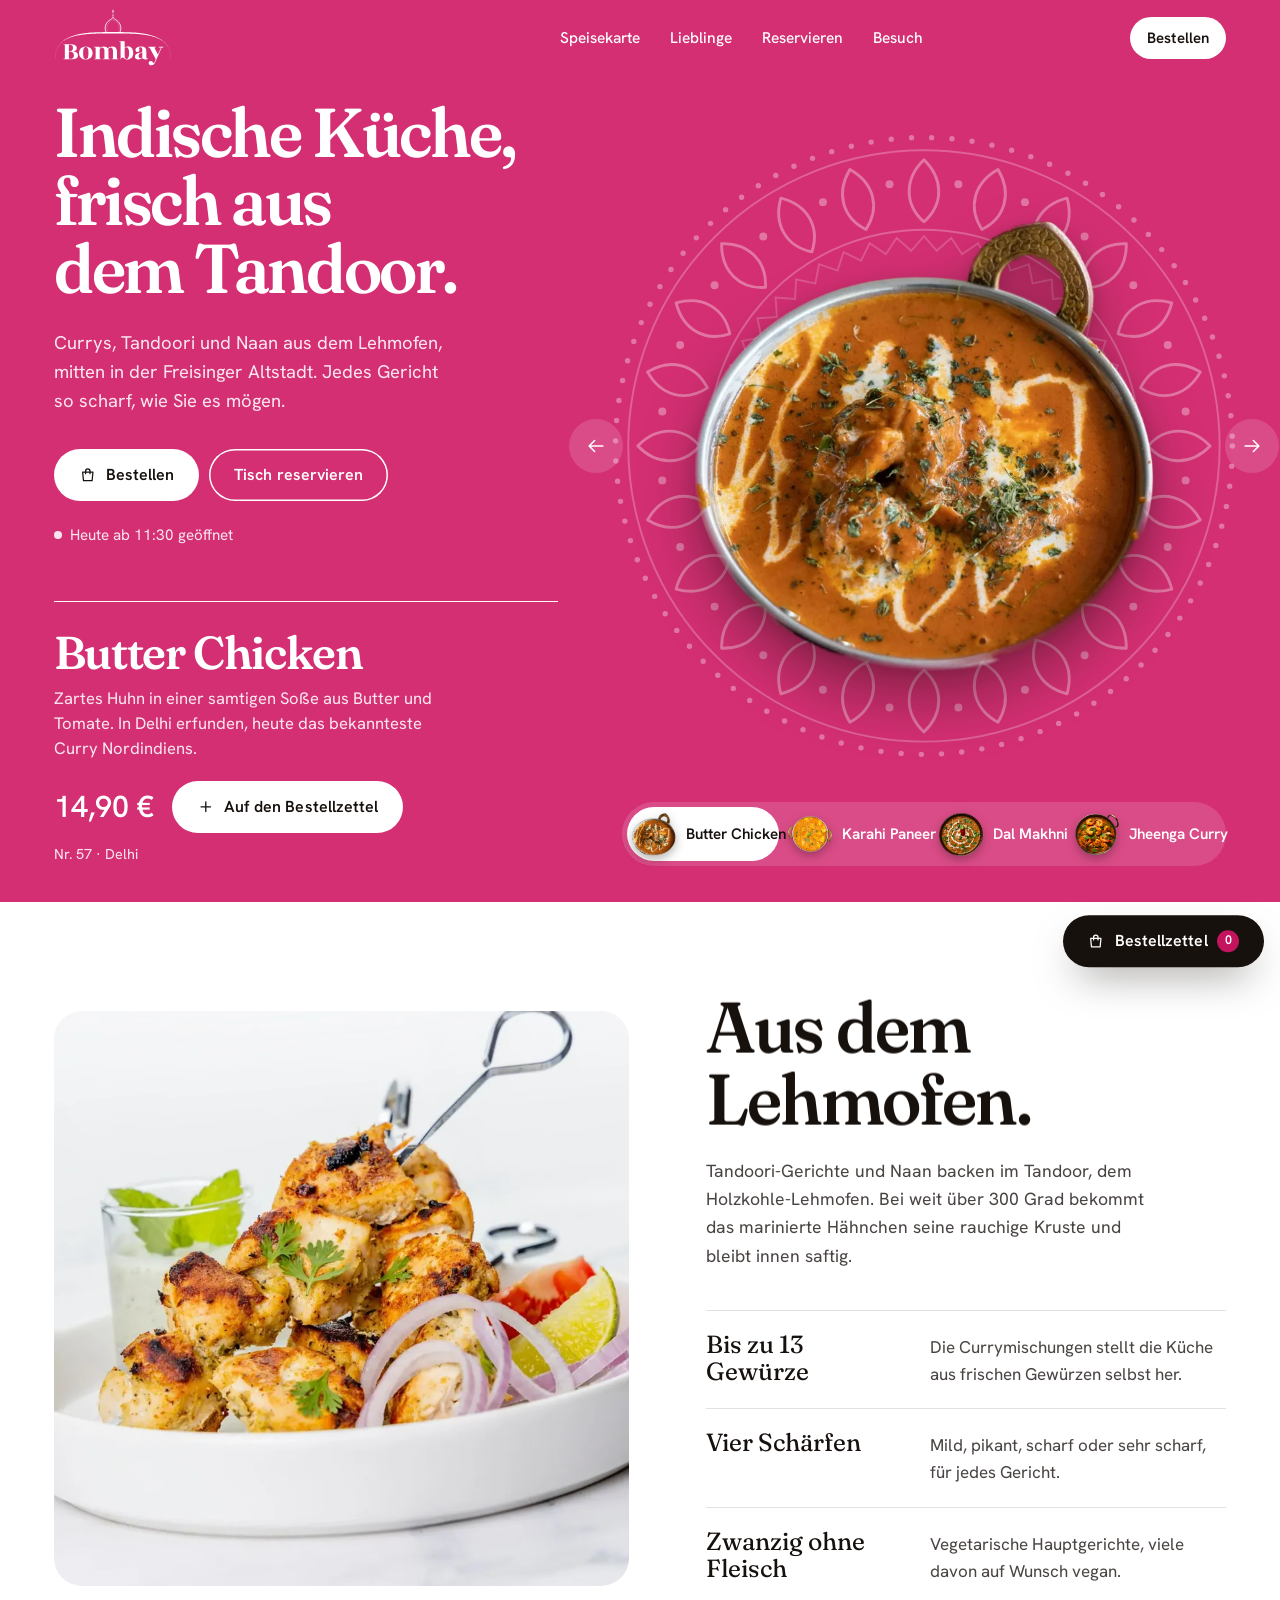
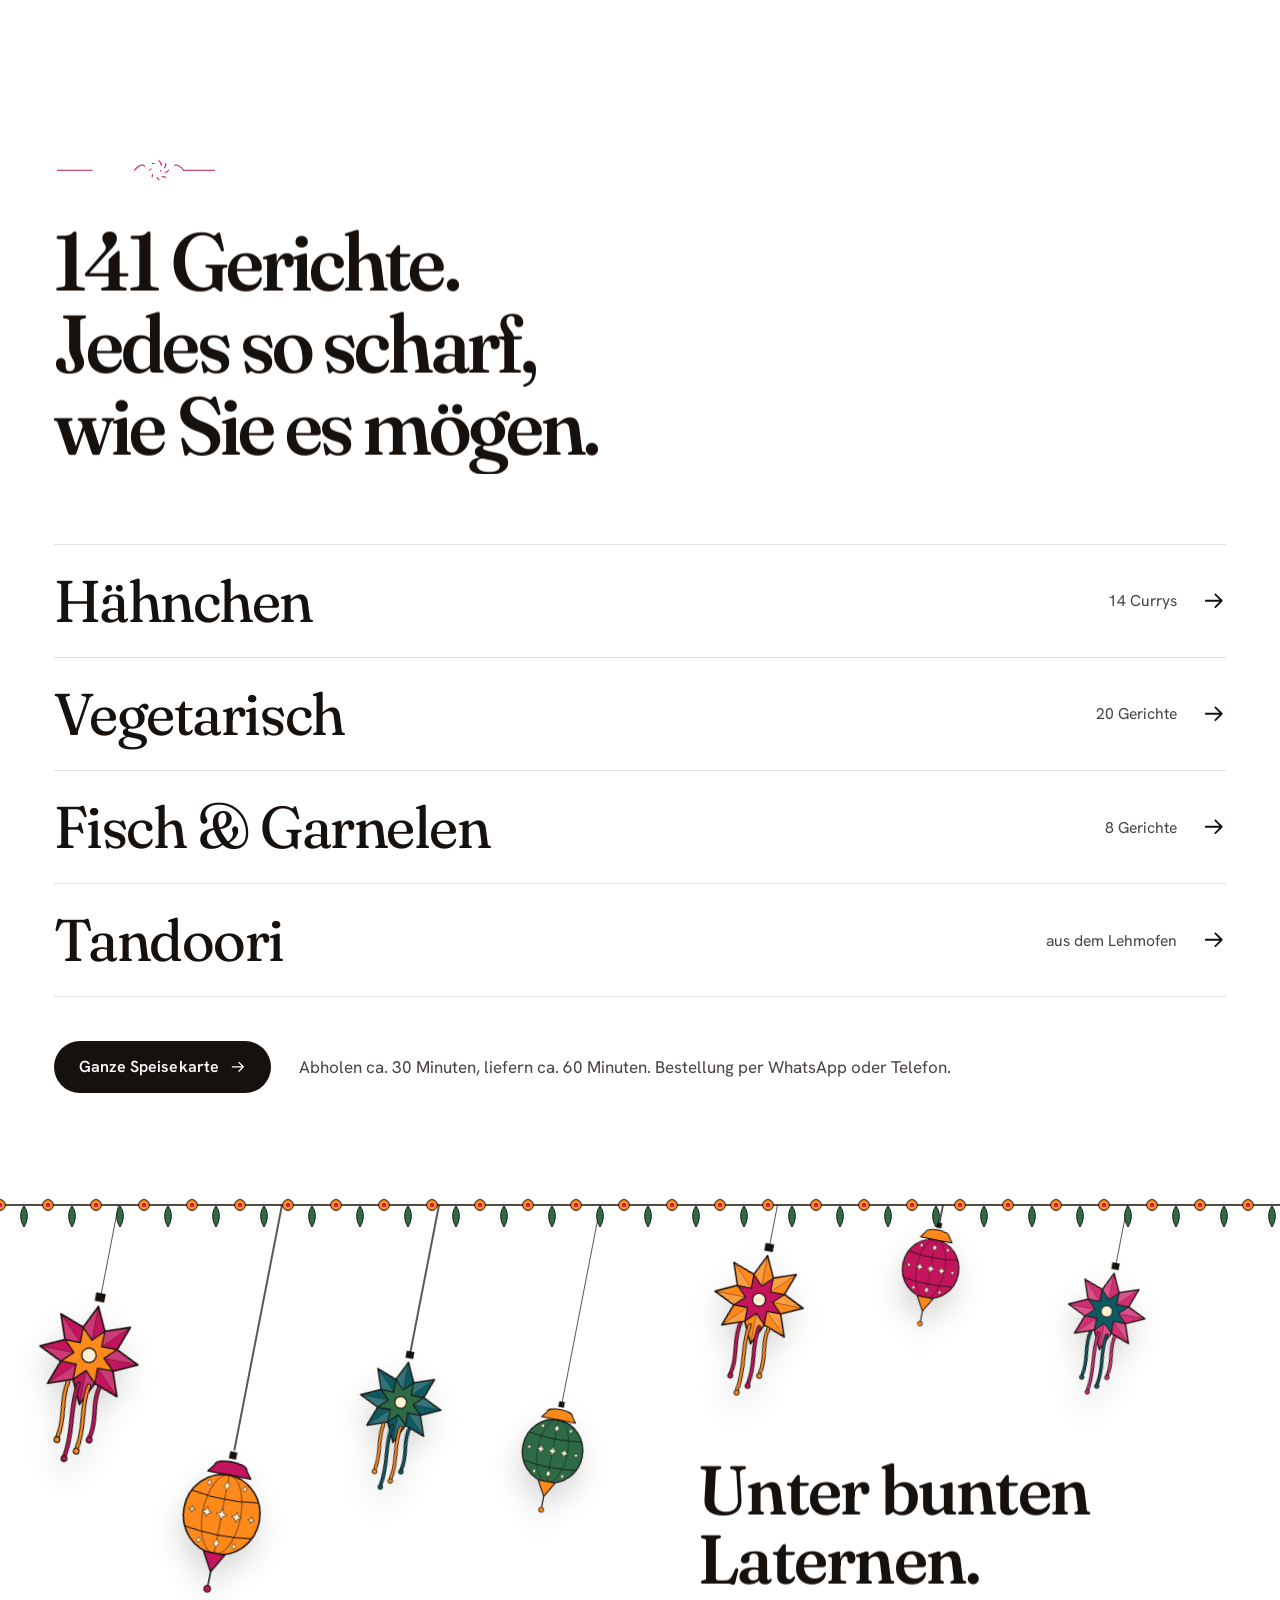
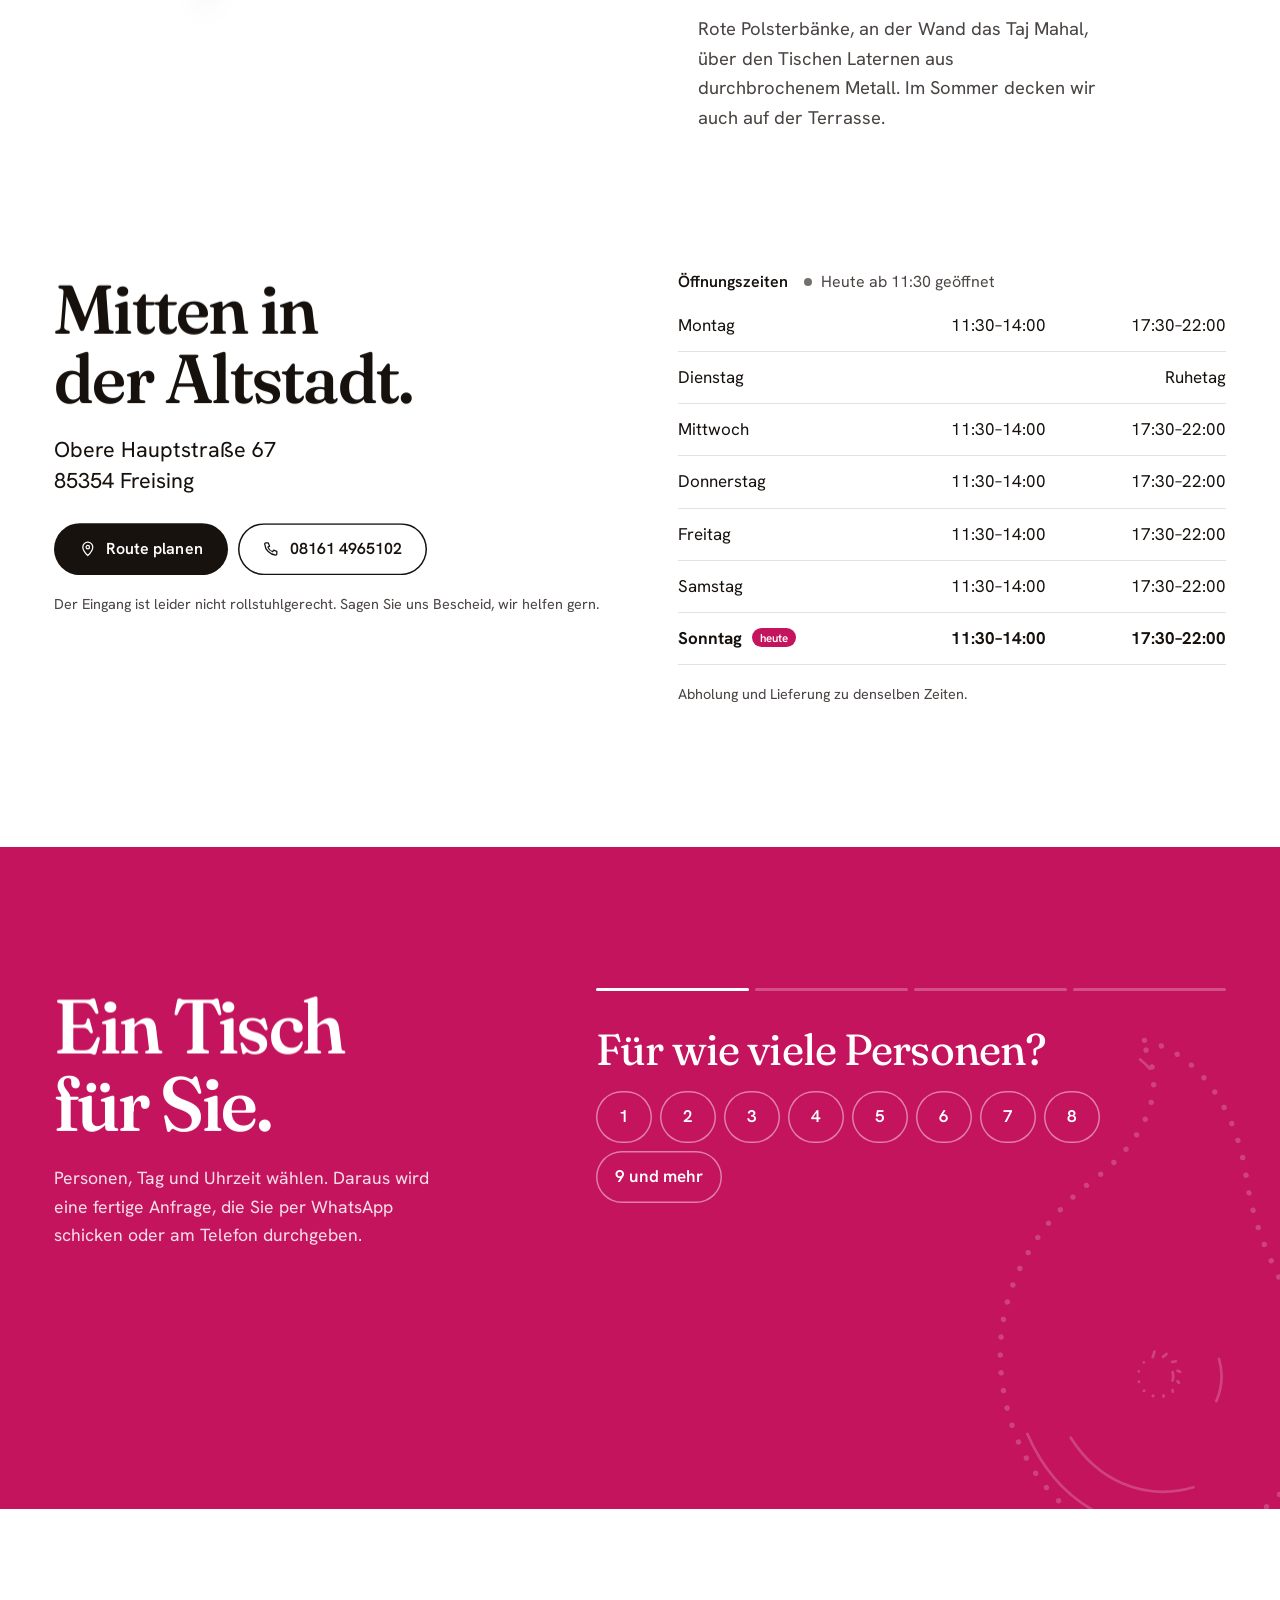
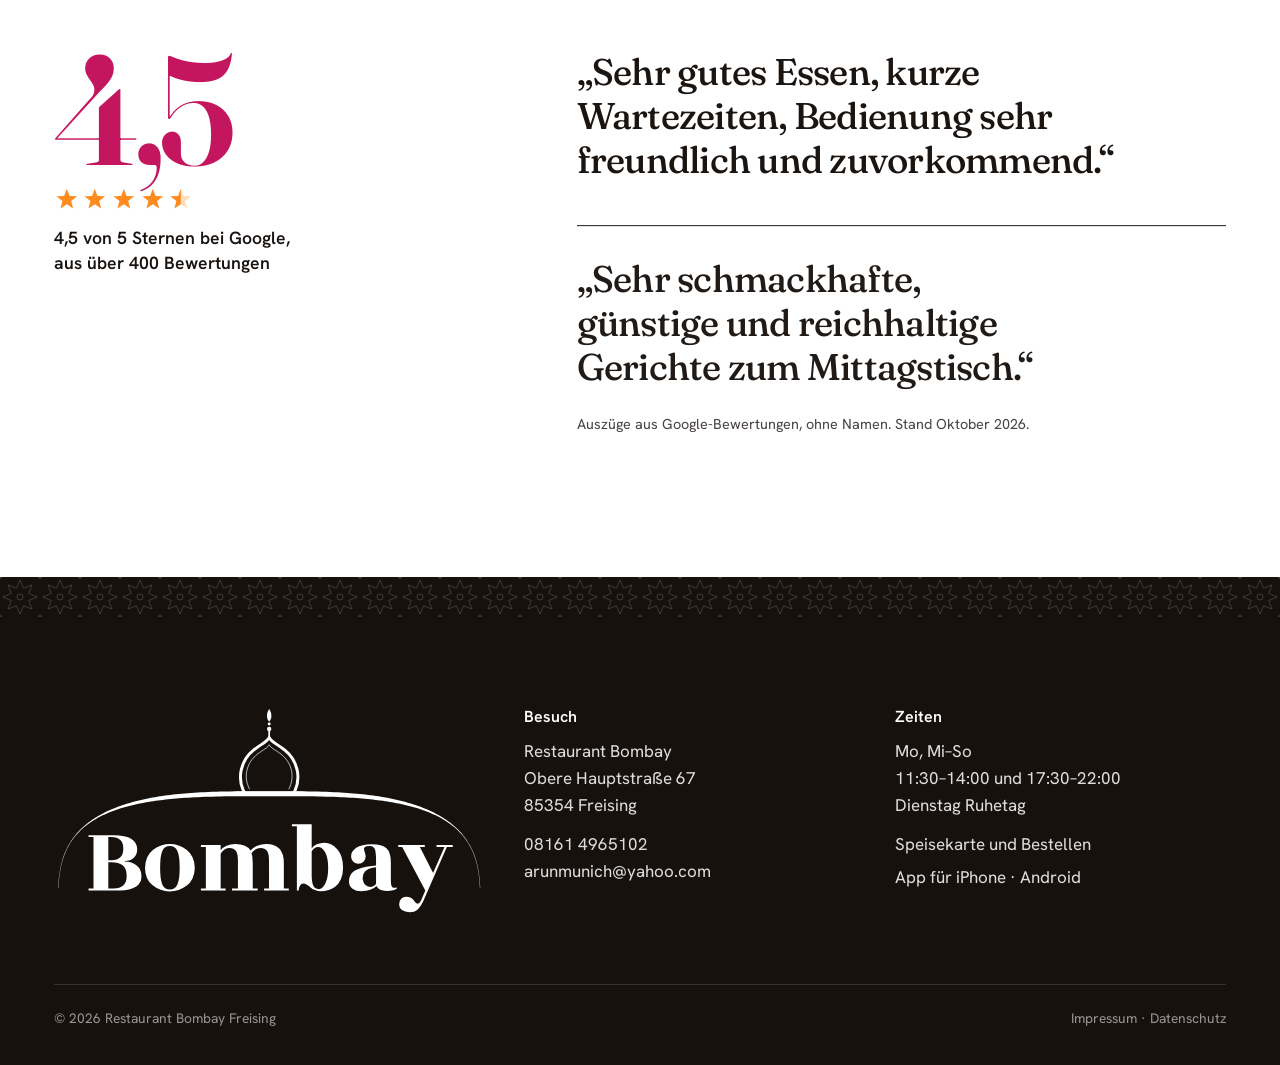
==== commit 77e46ccc: "Finish-Review Runde 3: Bühne dreht mit der Wischrichtung, Laternen als Linienzeichnung, Karte starte" ====
--- a/index.html
+++ b/index.html
@@ -22,7 +22,7 @@
    "acceptsReservations":"True"}
   </script>
 </head>
-<body>
+<body data-seite="start">
 <a class="skip" href="#inhalt">Zum Inhalt springen</a>
 <!--ICONS-->
 <svg width="0" height="0" style="position:absolute" aria-hidden="true" focusable="false">
@@ -150,13 +150,14 @@
     <div class="laternen-band" data-laternen>
       <div class="wrap laternen-raster">
         <div class="laternen" aria-hidden="true">
-          <div class="laterne laterne--1" data-laterne data-laenge="90" style="--x:4%;--laenge:90px;--laenge-m:40px;--g:1.0"><svg viewBox="-70 -70 140 190" width="140" height="190" focusable="false"><defs><radialGradient id="glut"><stop offset="0" stop-color="#ffd27a" stop-opacity=".55"/><stop offset="1" stop-color="#ffd27a" stop-opacity="0"/></radialGradient></defs><circle cx="0" cy="0" r="58" fill="url(#glut)"/><path d="M-6 -66h12l-2 9h-8z" fill="#17110e"/><path d="M0.0 -52.0 L11.5 -27.7 L36.8 -36.8 L27.7 -11.5 L52.0 0.0 L27.7 11.5 L36.8 36.8 L11.5 27.7 L0.0 52.0 L-11.5 27.7 L-36.8 36.8 L-27.7 11.5 L-52.0 0.0 L-27.7 -11.5 L-36.8 -36.8 L-11.5 -27.7Z" fill="#c4145d"/><line x1="0" y1="0" x2="0.0" y2="-52.0" stroke="#fff" stroke-opacity=".28" stroke-width="1"/><line x1="0" y1="0" x2="36.8" y2="-36.8" stroke="#fff" stroke-opacity=".28" stroke-width="1"/><line x1="0" y1="0" x2="52.0" y2="0.0" stroke="#fff" stroke-opacity=".28" stroke-width="1"/><line x1="0" y1="0" x2="36.8" y2="36.8" stroke="#fff" stroke-opacity=".28" stroke-width="1"/><line x1="0" y1="0" x2="0.0" y2="52.0" stroke="#fff" stroke-opacity=".28" stroke-width="1"/><line x1="0" y1="0" x2="-36.8" y2="36.8" stroke="#fff" stroke-opacity=".28" stroke-width="1"/><line x1="0" y1="0" x2="-52.0" y2="0.0" stroke="#fff" stroke-opacity=".28" stroke-width="1"/><line x1="0" y1="0" x2="-36.8" y2="-36.8" stroke="#fff" stroke-opacity=".28" stroke-width="1"/><path d="M11.5 -27.7 L12.0 -12.0 L27.7 -11.5 L17.0 0.0 L27.7 11.5 L12.0 12.0 L11.5 27.7 L0.0 17.0 L-11.5 27.7 L-12.0 12.0 L-27.7 11.5 L-17.0 0.0 L-27.7 -11.5 L-12.0 -12.0 L-11.5 -27.7 L-0.0 -17.0Z" fill="#ff8a1c"/><circle r="8.5" fill="#fff8e6"/><path d="M-16 30 C-21 50.3 -11 67.7 -16 88" fill="none" stroke="#ff8a1c" stroke-width="3.2" stroke-linecap="round"/><circle cx="-16" cy="91" r="2.6" fill="#ff8a1c"/><path d="M-5 30 C-10 55.9 0 78.1 -5 104" fill="none" stroke="#c4145d" stroke-width="3.2" stroke-linecap="round"/><circle cx="-5" cy="107" r="2.6" fill="#c4145d"/><path d="M6 30 C1 53.099999999999994 11 72.9 6 96" fill="none" stroke="#ff8a1c" stroke-width="3.2" stroke-linecap="round"/><circle cx="6" cy="99" r="2.6" fill="#ff8a1c"/><path d="M17 30 C12 48.2 22 63.800000000000004 17 82" fill="none" stroke="#c4145d" stroke-width="3.2" stroke-linecap="round"/><circle cx="17" cy="85" r="2.6" fill="#c4145d"/></svg></div>
-          <div class="laterne laterne--2" data-laterne data-laenge="250" style="--x:17%;--laenge:250px;--laenge-m:120px;--g:0.95"><svg viewBox="-70 -70 140 190" width="140" height="190" focusable="false"><circle cx="0" cy="8" r="62" fill="url(#glut)"/><path d="M-4 -62h8v8h-8z" fill="#17110e"/><path d="M-16 -46 C-16 -54 16 -54 16 -46 L22 -38 H-22 Z" fill="#17110e"/><ellipse cx="0" cy="6" rx="42" ry="44" fill="#ff8a1c"/><line x1="-35.2" y1="-18" x2="35.2" y2="-18" stroke="#c4145d" stroke-width="2.4"/><line x1="-42.0" y1="6" x2="42.0" y2="6" stroke="#c4145d" stroke-width="2.4"/><line x1="-35.2" y1="30" x2="35.2" y2="30" stroke="#c4145d" stroke-width="2.4"/><circle cx="-20.7" cy="-28" r="1.7" fill="#fff8e6" fill-opacity=".92"/><circle cx="-10.3" cy="-28" r="1.7" fill="#fff8e6" fill-opacity=".92"/><circle cx="0.0" cy="-28" r="1.7" fill="#fff8e6" fill-opacity=".92"/><circle cx="10.3" cy="-28" r="1.7" fill="#fff8e6" fill-opacity=".92"/><circle cx="20.7" cy="-28" r="1.7" fill="#fff8e6" fill-opacity=".92"/><circle cx="-32.3" cy="-12" r="1.7" fill="#fff8e6" fill-opacity=".92"/><circle cx="-23.1" cy="-12" r="1.7" fill="#fff8e6" fill-opacity=".92"/><circle cx="-13.9" cy="-12" r="1.7" fill="#fff8e6" fill-opacity=".92"/><circle cx="-4.6" cy="-12" r="1.7" fill="#fff8e6" fill-opacity=".92"/><circle cx="4.6" cy="-12" r="1.7" fill="#fff8e6" fill-opacity=".92"/><circle cx="13.9" cy="-12" r="1.7" fill="#fff8e6" fill-opacity=".92"/><circle cx="23.1" cy="-12" r="1.7" fill="#fff8e6" fill-opacity=".92"/><circle cx="32.3" cy="-12" r="1.7" fill="#fff8e6" fill-opacity=".92"/><circle cx="-30.4" cy="-4" r="1.7" fill="#fff8e6" fill-opacity=".92"/><circle cx="-20.4" cy="-4" r="1.7" fill="#fff8e6" fill-opacity=".92"/><circle cx="-10.5" cy="-4" r="1.7" fill="#fff8e6" fill-opacity=".92"/><circle cx="-0.5" cy="-4" r="1.7" fill="#fff8e6" fill-opacity=".92"/><circle cx="9.5" cy="-4" r="1.7" fill="#fff8e6" fill-opacity=".92"/><circle cx="19.5" cy="-4" r="1.7" fill="#fff8e6" fill-opacity=".92"/><circle cx="29.4" cy="-4" r="1.7" fill="#fff8e6" fill-opacity=".92"/><circle cx="34.9" cy="-4" r="1.7" fill="#fff8e6" fill-opacity=".92"/><circle cx="-31.1" cy="12" r="1.7" fill="#fff8e6" fill-opacity=".92"/><circle cx="-20.9" cy="12" r="1.7" fill="#fff8e6" fill-opacity=".92"/><circle cx="-10.8" cy="12" r="1.7" fill="#fff8e6" fill-opacity=".92"/><circle cx="-0.6" cy="12" r="1.7" fill="#fff8e6" fill-opacity=".92"/><circle cx="9.6" cy="12" r="1.7" fill="#fff8e6" fill-opacity=".92"/><circle cx="19.8" cy="12" r="1.7" fill="#fff8e6" fill-opacity=".92"/><circle cx="29.9" cy="12" r="1.7" fill="#fff8e6" fill-opacity=".92"/><circle cx="35.6" cy="12" r="1.7" fill="#fff8e6" fill-opacity=".92"/><circle cx="-33.8" cy="20" r="1.7" fill="#fff8e6" fill-opacity=".92"/><circle cx="-24.2" cy="20" r="1.7" fill="#fff8e6" fill-opacity=".92"/><circle cx="-14.5" cy="20" r="1.7" fill="#fff8e6" fill-opacity=".92"/><circle cx="-4.8" cy="20" r="1.7" fill="#fff8e6" fill-opacity=".92"/><circle cx="4.8" cy="20" r="1.7" fill="#fff8e6" fill-opacity=".92"/><circle cx="14.5" cy="20" r="1.7" fill="#fff8e6" fill-opacity=".92"/><circle cx="24.2" cy="20" r="1.7" fill="#fff8e6" fill-opacity=".92"/><circle cx="33.8" cy="20" r="1.7" fill="#fff8e6" fill-opacity=".92"/><circle cx="-24.7" cy="36" r="1.7" fill="#fff8e6" fill-opacity=".92"/><circle cx="-14.8" cy="36" r="1.7" fill="#fff8e6" fill-opacity=".92"/><circle cx="-4.9" cy="36" r="1.7" fill="#fff8e6" fill-opacity=".92"/><circle cx="4.9" cy="36" r="1.7" fill="#fff8e6" fill-opacity=".92"/><circle cx="14.8" cy="36" r="1.7" fill="#fff8e6" fill-opacity=".92"/><circle cx="24.7" cy="36" r="1.7" fill="#fff8e6" fill-opacity=".92"/><circle cx="-10.7" cy="44" r="1.7" fill="#fff8e6" fill-opacity=".92"/><circle cx="-0.6" cy="44" r="1.7" fill="#fff8e6" fill-opacity=".92"/><circle cx="9.6" cy="44" r="1.7" fill="#fff8e6" fill-opacity=".92"/><circle cx="15.2" cy="44" r="1.7" fill="#fff8e6" fill-opacity=".92"/><path d="M-12 50 L12 50 L0 70 Z" fill="#17110e"/><line x1="0" y1="70" x2="0" y2="88" stroke="#c4145d" stroke-width="2.4" stroke-linecap="round"/><circle cx="0" cy="91" r="3.4" fill="#c4145d"/></svg></div>
-          <div class="laterne laterne--3" data-laterne data-laenge="150" style="--x:30%;--laenge:150px;--laenge-m:70px;--g:0.82"><svg viewBox="-70 -70 140 190" width="140" height="190" focusable="false"><circle cx="0" cy="0" r="58" fill="url(#glut)"/><path d="M-6 -66h12l-2 9h-8z" fill="#17110e"/><path d="M0.0 -52.0 L11.5 -27.7 L36.8 -36.8 L27.7 -11.5 L52.0 0.0 L27.7 11.5 L36.8 36.8 L11.5 27.7 L0.0 52.0 L-11.5 27.7 L-36.8 36.8 L-27.7 11.5 L-52.0 0.0 L-27.7 -11.5 L-36.8 -36.8 L-11.5 -27.7Z" fill="#0d5a60"/><line x1="0" y1="0" x2="0.0" y2="-52.0" stroke="#fff" stroke-opacity=".28" stroke-width="1"/><line x1="0" y1="0" x2="36.8" y2="-36.8" stroke="#fff" stroke-opacity=".28" stroke-width="1"/><line x1="0" y1="0" x2="52.0" y2="0.0" stroke="#fff" stroke-opacity=".28" stroke-width="1"/><line x1="0" y1="0" x2="36.8" y2="36.8" stroke="#fff" stroke-opacity=".28" stroke-width="1"/><line x1="0" y1="0" x2="0.0" y2="52.0" stroke="#fff" stroke-opacity=".28" stroke-width="1"/><line x1="0" y1="0" x2="-36.8" y2="36.8" stroke="#fff" stroke-opacity=".28" stroke-width="1"/><line x1="0" y1="0" x2="-52.0" y2="0.0" stroke="#fff" stroke-opacity=".28" stroke-width="1"/><line x1="0" y1="0" x2="-36.8" y2="-36.8" stroke="#fff" stroke-opacity=".28" stroke-width="1"/><path d="M11.5 -27.7 L12.0 -12.0 L27.7 -11.5 L17.0 0.0 L27.7 11.5 L12.0 12.0 L11.5 27.7 L0.0 17.0 L-11.5 27.7 L-12.0 12.0 L-27.7 11.5 L-17.0 0.0 L-27.7 -11.5 L-12.0 -12.0 L-11.5 -27.7 L-0.0 -17.0Z" fill="#2c6b45"/><circle r="8.5" fill="#fff8e6"/><path d="M-16 30 C-21 50.3 -11 67.7 -16 88" fill="none" stroke="#ff8a1c" stroke-width="3.2" stroke-linecap="round"/><circle cx="-16" cy="91" r="2.6" fill="#ff8a1c"/><path d="M-5 30 C-10 55.9 0 78.1 -5 104" fill="none" stroke="#0d5a60" stroke-width="3.2" stroke-linecap="round"/><circle cx="-5" cy="107" r="2.6" fill="#0d5a60"/><path d="M6 30 C1 53.099999999999994 11 72.9 6 96" fill="none" stroke="#ff8a1c" stroke-width="3.2" stroke-linecap="round"/><circle cx="6" cy="99" r="2.6" fill="#ff8a1c"/><path d="M17 30 C12 48.2 22 63.800000000000004 17 82" fill="none" stroke="#0d5a60" stroke-width="3.2" stroke-linecap="round"/><circle cx="17" cy="85" r="2.6" fill="#0d5a60"/></svg></div>
-          <div class="laterne laterne--4" data-laterne data-laenge="200" style="--x:43%;--laenge:200px;--laenge-m:84px;--g:0.75"><svg viewBox="-70 -70 140 190" width="140" height="190" focusable="false"><circle cx="0" cy="8" r="62" fill="url(#glut)"/><path d="M-4 -62h8v8h-8z" fill="#17110e"/><path d="M-16 -46 C-16 -54 16 -54 16 -46 L22 -38 H-22 Z" fill="#17110e"/><ellipse cx="0" cy="6" rx="42" ry="44" fill="#2c6b45"/><line x1="-35.2" y1="-18" x2="35.2" y2="-18" stroke="#ff8a1c" stroke-width="2.4"/><line x1="-42.0" y1="6" x2="42.0" y2="6" stroke="#ff8a1c" stroke-width="2.4"/><line x1="-35.2" y1="30" x2="35.2" y2="30" stroke="#ff8a1c" stroke-width="2.4"/><circle cx="-20.7" cy="-28" r="1.7" fill="#fff8e6" fill-opacity=".92"/><circle cx="-10.3" cy="-28" r="1.7" fill="#fff8e6" fill-opacity=".92"/><circle cx="0.0" cy="-28" r="1.7" fill="#fff8e6" fill-opacity=".92"/><circle cx="10.3" cy="-28" r="1.7" fill="#fff8e6" fill-opacity=".92"/><circle cx="20.7" cy="-28" r="1.7" fill="#fff8e6" fill-opacity=".92"/><circle cx="-32.3" cy="-12" r="1.7" fill="#fff8e6" fill-opacity=".92"/><circle cx="-23.1" cy="-12" r="1.7" fill="#fff8e6" fill-opacity=".92"/><circle cx="-13.9" cy="-12" r="1.7" fill="#fff8e6" fill-opacity=".92"/><circle cx="-4.6" cy="-12" r="1.7" fill="#fff8e6" fill-opacity=".92"/><circle cx="4.6" cy="-12" r="1.7" fill="#fff8e6" fill-opacity=".92"/><circle cx="13.9" cy="-12" r="1.7" fill="#fff8e6" fill-opacity=".92"/><circle cx="23.1" cy="-12" r="1.7" fill="#fff8e6" fill-opacity=".92"/><circle cx="32.3" cy="-12" r="1.7" fill="#fff8e6" fill-opacity=".92"/><circle cx="-30.4" cy="-4" r="1.7" fill="#fff8e6" fill-opacity=".92"/><circle cx="-20.4" cy="-4" r="1.7" fill="#fff8e6" fill-opacity=".92"/><circle cx="-10.5" cy="-4" r="1.7" fill="#fff8e6" fill-opacity=".92"/><circle cx="-0.5" cy="-4" r="1.7" fill="#fff8e6" fill-opacity=".92"/><circle cx="9.5" cy="-4" r="1.7" fill="#fff8e6" fill-opacity=".92"/><circle cx="19.5" cy="-4" r="1.7" fill="#fff8e6" fill-opacity=".92"/><circle cx="29.4" cy="-4" r="1.7" fill="#fff8e6" fill-opacity=".92"/><circle cx="34.9" cy="-4" r="1.7" fill="#fff8e6" fill-opacity=".92"/><circle cx="-31.1" cy="12" r="1.7" fill="#fff8e6" fill-opacity=".92"/><circle cx="-20.9" cy="12" r="1.7" fill="#fff8e6" fill-opacity=".92"/><circle cx="-10.8" cy="12" r="1.7" fill="#fff8e6" fill-opacity=".92"/><circle cx="-0.6" cy="12" r="1.7" fill="#fff8e6" fill-opacity=".92"/><circle cx="9.6" cy="12" r="1.7" fill="#fff8e6" fill-opacity=".92"/><circle cx="19.8" cy="12" r="1.7" fill="#fff8e6" fill-opacity=".92"/><circle cx="29.9" cy="12" r="1.7" fill="#fff8e6" fill-opacity=".92"/><circle cx="35.6" cy="12" r="1.7" fill="#fff8e6" fill-opacity=".92"/><circle cx="-33.8" cy="20" r="1.7" fill="#fff8e6" fill-opacity=".92"/><circle cx="-24.2" cy="20" r="1.7" fill="#fff8e6" fill-opacity=".92"/><circle cx="-14.5" cy="20" r="1.7" fill="#fff8e6" fill-opacity=".92"/><circle cx="-4.8" cy="20" r="1.7" fill="#fff8e6" fill-opacity=".92"/><circle cx="4.8" cy="20" r="1.7" fill="#fff8e6" fill-opacity=".92"/><circle cx="14.5" cy="20" r="1.7" fill="#fff8e6" fill-opacity=".92"/><circle cx="24.2" cy="20" r="1.7" fill="#fff8e6" fill-opacity=".92"/><circle cx="33.8" cy="20" r="1.7" fill="#fff8e6" fill-opacity=".92"/><circle cx="-24.7" cy="36" r="1.7" fill="#fff8e6" fill-opacity=".92"/><circle cx="-14.8" cy="36" r="1.7" fill="#fff8e6" fill-opacity=".92"/><circle cx="-4.9" cy="36" r="1.7" fill="#fff8e6" fill-opacity=".92"/><circle cx="4.9" cy="36" r="1.7" fill="#fff8e6" fill-opacity=".92"/><circle cx="14.8" cy="36" r="1.7" fill="#fff8e6" fill-opacity=".92"/><circle cx="24.7" cy="36" r="1.7" fill="#fff8e6" fill-opacity=".92"/><circle cx="-10.7" cy="44" r="1.7" fill="#fff8e6" fill-opacity=".92"/><circle cx="-0.6" cy="44" r="1.7" fill="#fff8e6" fill-opacity=".92"/><circle cx="9.6" cy="44" r="1.7" fill="#fff8e6" fill-opacity=".92"/><circle cx="15.2" cy="44" r="1.7" fill="#fff8e6" fill-opacity=".92"/><path d="M-12 50 L12 50 L0 70 Z" fill="#17110e"/><line x1="0" y1="70" x2="0" y2="88" stroke="#ff8a1c" stroke-width="2.4" stroke-linecap="round"/><circle cx="0" cy="91" r="3.4" fill="#ff8a1c"/></svg></div>
-          <div class="laterne laterne--5" data-laterne data-laenge="40" style="--x:56%;--laenge:40px;--laenge-m:20px;--g:0.9"><svg viewBox="-70 -70 140 190" width="140" height="190" focusable="false"><circle cx="0" cy="0" r="58" fill="url(#glut)"/><path d="M-6 -66h12l-2 9h-8z" fill="#17110e"/><path d="M0.0 -52.0 L11.5 -27.7 L36.8 -36.8 L27.7 -11.5 L52.0 0.0 L27.7 11.5 L36.8 36.8 L11.5 27.7 L0.0 52.0 L-11.5 27.7 L-36.8 36.8 L-27.7 11.5 L-52.0 0.0 L-27.7 -11.5 L-36.8 -36.8 L-11.5 -27.7Z" fill="#ff8a1c"/><line x1="0" y1="0" x2="0.0" y2="-52.0" stroke="#fff" stroke-opacity=".28" stroke-width="1"/><line x1="0" y1="0" x2="36.8" y2="-36.8" stroke="#fff" stroke-opacity=".28" stroke-width="1"/><line x1="0" y1="0" x2="52.0" y2="0.0" stroke="#fff" stroke-opacity=".28" stroke-width="1"/><line x1="0" y1="0" x2="36.8" y2="36.8" stroke="#fff" stroke-opacity=".28" stroke-width="1"/><line x1="0" y1="0" x2="0.0" y2="52.0" stroke="#fff" stroke-opacity=".28" stroke-width="1"/><line x1="0" y1="0" x2="-36.8" y2="36.8" stroke="#fff" stroke-opacity=".28" stroke-width="1"/><line x1="0" y1="0" x2="-52.0" y2="0.0" stroke="#fff" stroke-opacity=".28" stroke-width="1"/><line x1="0" y1="0" x2="-36.8" y2="-36.8" stroke="#fff" stroke-opacity=".28" stroke-width="1"/><path d="M11.5 -27.7 L12.0 -12.0 L27.7 -11.5 L17.0 0.0 L27.7 11.5 L12.0 12.0 L11.5 27.7 L0.0 17.0 L-11.5 27.7 L-12.0 12.0 L-27.7 11.5 L-17.0 0.0 L-27.7 -11.5 L-12.0 -12.0 L-11.5 -27.7 L-0.0 -17.0Z" fill="#c4145d"/><circle r="8.5" fill="#fff8e6"/><path d="M-16 30 C-21 50.3 -11 67.7 -16 88" fill="none" stroke="#c4145d" stroke-width="3.2" stroke-linecap="round"/><circle cx="-16" cy="91" r="2.6" fill="#c4145d"/><path d="M-5 30 C-10 55.9 0 78.1 -5 104" fill="none" stroke="#ff8a1c" stroke-width="3.2" stroke-linecap="round"/><circle cx="-5" cy="107" r="2.6" fill="#ff8a1c"/><path d="M6 30 C1 53.099999999999994 11 72.9 6 96" fill="none" stroke="#c4145d" stroke-width="3.2" stroke-linecap="round"/><circle cx="6" cy="99" r="2.6" fill="#c4145d"/><path d="M17 30 C12 48.2 22 63.800000000000004 17 82" fill="none" stroke="#ff8a1c" stroke-width="3.2" stroke-linecap="round"/><circle cx="17" cy="85" r="2.6" fill="#ff8a1c"/></svg></div>
-          <div class="laterne laterne--6" data-laterne data-laenge="18" style="--x:70%;--laenge:18px;--laenge-m:0px;--g:0.7"><svg viewBox="-70 -70 140 190" width="140" height="190" focusable="false"><circle cx="0" cy="8" r="62" fill="url(#glut)"/><path d="M-4 -62h8v8h-8z" fill="#17110e"/><path d="M-16 -46 C-16 -54 16 -54 16 -46 L22 -38 H-22 Z" fill="#17110e"/><ellipse cx="0" cy="6" rx="42" ry="44" fill="#c4145d"/><line x1="-35.2" y1="-18" x2="35.2" y2="-18" stroke="#ff8a1c" stroke-width="2.4"/><line x1="-42.0" y1="6" x2="42.0" y2="6" stroke="#ff8a1c" stroke-width="2.4"/><line x1="-35.2" y1="30" x2="35.2" y2="30" stroke="#ff8a1c" stroke-width="2.4"/><circle cx="-20.7" cy="-28" r="1.7" fill="#fff8e6" fill-opacity=".92"/><circle cx="-10.3" cy="-28" r="1.7" fill="#fff8e6" fill-opacity=".92"/><circle cx="0.0" cy="-28" r="1.7" fill="#fff8e6" fill-opacity=".92"/><circle cx="10.3" cy="-28" r="1.7" fill="#fff8e6" fill-opacity=".92"/><circle cx="20.7" cy="-28" r="1.7" fill="#fff8e6" fill-opacity=".92"/><circle cx="-32.3" cy="-12" r="1.7" fill="#fff8e6" fill-opacity=".92"/><circle cx="-23.1" cy="-12" r="1.7" fill="#fff8e6" fill-opacity=".92"/><circle cx="-13.9" cy="-12" r="1.7" fill="#fff8e6" fill-opacity=".92"/><circle cx="-4.6" cy="-12" r="1.7" fill="#fff8e6" fill-opacity=".92"/><circle cx="4.6" cy="-12" r="1.7" fill="#fff8e6" fill-opacity=".92"/><circle cx="13.9" cy="-12" r="1.7" fill="#fff8e6" fill-opacity=".92"/><circle cx="23.1" cy="-12" r="1.7" fill="#fff8e6" fill-opacity=".92"/><circle cx="32.3" cy="-12" r="1.7" fill="#fff8e6" fill-opacity=".92"/><circle cx="-30.4" cy="-4" r="1.7" fill="#fff8e6" fill-opacity=".92"/><circle cx="-20.4" cy="-4" r="1.7" fill="#fff8e6" fill-opacity=".92"/><circle cx="-10.5" cy="-4" r="1.7" fill="#fff8e6" fill-opacity=".92"/><circle cx="-0.5" cy="-4" r="1.7" fill="#fff8e6" fill-opacity=".92"/><circle cx="9.5" cy="-4" r="1.7" fill="#fff8e6" fill-opacity=".92"/><circle cx="19.5" cy="-4" r="1.7" fill="#fff8e6" fill-opacity=".92"/><circle cx="29.4" cy="-4" r="1.7" fill="#fff8e6" fill-opacity=".92"/><circle cx="34.9" cy="-4" r="1.7" fill="#fff8e6" fill-opacity=".92"/><circle cx="-31.1" cy="12" r="1.7" fill="#fff8e6" fill-opacity=".92"/><circle cx="-20.9" cy="12" r="1.7" fill="#fff8e6" fill-opacity=".92"/><circle cx="-10.8" cy="12" r="1.7" fill="#fff8e6" fill-opacity=".92"/><circle cx="-0.6" cy="12" r="1.7" fill="#fff8e6" fill-opacity=".92"/><circle cx="9.6" cy="12" r="1.7" fill="#fff8e6" fill-opacity=".92"/><circle cx="19.8" cy="12" r="1.7" fill="#fff8e6" fill-opacity=".92"/><circle cx="29.9" cy="12" r="1.7" fill="#fff8e6" fill-opacity=".92"/><circle cx="35.6" cy="12" r="1.7" fill="#fff8e6" fill-opacity=".92"/><circle cx="-33.8" cy="20" r="1.7" fill="#fff8e6" fill-opacity=".92"/><circle cx="-24.2" cy="20" r="1.7" fill="#fff8e6" fill-opacity=".92"/><circle cx="-14.5" cy="20" r="1.7" fill="#fff8e6" fill-opacity=".92"/><circle cx="-4.8" cy="20" r="1.7" fill="#fff8e6" fill-opacity=".92"/><circle cx="4.8" cy="20" r="1.7" fill="#fff8e6" fill-opacity=".92"/><circle cx="14.5" cy="20" r="1.7" fill="#fff8e6" fill-opacity=".92"/><circle cx="24.2" cy="20" r="1.7" fill="#fff8e6" fill-opacity=".92"/><circle cx="33.8" cy="20" r="1.7" fill="#fff8e6" fill-opacity=".92"/><circle cx="-24.7" cy="36" r="1.7" fill="#fff8e6" fill-opacity=".92"/><circle cx="-14.8" cy="36" r="1.7" fill="#fff8e6" fill-opacity=".92"/><circle cx="-4.9" cy="36" r="1.7" fill="#fff8e6" fill-opacity=".92"/><circle cx="4.9" cy="36" r="1.7" fill="#fff8e6" fill-opacity=".92"/><circle cx="14.8" cy="36" r="1.7" fill="#fff8e6" fill-opacity=".92"/><circle cx="24.7" cy="36" r="1.7" fill="#fff8e6" fill-opacity=".92"/><circle cx="-10.7" cy="44" r="1.7" fill="#fff8e6" fill-opacity=".92"/><circle cx="-0.6" cy="44" r="1.7" fill="#fff8e6" fill-opacity=".92"/><circle cx="9.6" cy="44" r="1.7" fill="#fff8e6" fill-opacity=".92"/><circle cx="15.2" cy="44" r="1.7" fill="#fff8e6" fill-opacity=".92"/><path d="M-12 50 L12 50 L0 70 Z" fill="#17110e"/><line x1="0" y1="70" x2="0" y2="88" stroke="#ff8a1c" stroke-width="2.4" stroke-linecap="round"/><circle cx="0" cy="91" r="3.4" fill="#ff8a1c"/></svg></div>
-          <div class="laterne laterne--7" data-laterne data-laenge="60" style="--x:84%;--laenge:60px;--laenge-m:26px;--g:0.78"><svg viewBox="-70 -70 140 190" width="140" height="190" focusable="false"><circle cx="0" cy="0" r="58" fill="url(#glut)"/><path d="M-6 -66h12l-2 9h-8z" fill="#17110e"/><path d="M0.0 -52.0 L11.5 -27.7 L36.8 -36.8 L27.7 -11.5 L52.0 0.0 L27.7 11.5 L36.8 36.8 L11.5 27.7 L0.0 52.0 L-11.5 27.7 L-36.8 36.8 L-27.7 11.5 L-52.0 0.0 L-27.7 -11.5 L-36.8 -36.8 L-11.5 -27.7Z" fill="#d42f73"/><line x1="0" y1="0" x2="0.0" y2="-52.0" stroke="#fff" stroke-opacity=".28" stroke-width="1"/><line x1="0" y1="0" x2="36.8" y2="-36.8" stroke="#fff" stroke-opacity=".28" stroke-width="1"/><line x1="0" y1="0" x2="52.0" y2="0.0" stroke="#fff" stroke-opacity=".28" stroke-width="1"/><line x1="0" y1="0" x2="36.8" y2="36.8" stroke="#fff" stroke-opacity=".28" stroke-width="1"/><line x1="0" y1="0" x2="0.0" y2="52.0" stroke="#fff" stroke-opacity=".28" stroke-width="1"/><line x1="0" y1="0" x2="-36.8" y2="36.8" stroke="#fff" stroke-opacity=".28" stroke-width="1"/><line x1="0" y1="0" x2="-52.0" y2="0.0" stroke="#fff" stroke-opacity=".28" stroke-width="1"/><line x1="0" y1="0" x2="-36.8" y2="-36.8" stroke="#fff" stroke-opacity=".28" stroke-width="1"/><path d="M11.5 -27.7 L12.0 -12.0 L27.7 -11.5 L17.0 0.0 L27.7 11.5 L12.0 12.0 L11.5 27.7 L0.0 17.0 L-11.5 27.7 L-12.0 12.0 L-27.7 11.5 L-17.0 0.0 L-27.7 -11.5 L-12.0 -12.0 L-11.5 -27.7 L-0.0 -17.0Z" fill="#0d5a60"/><circle r="8.5" fill="#fff8e6"/><path d="M-16 30 C-21 50.3 -11 67.7 -16 88" fill="none" stroke="#0d5a60" stroke-width="3.2" stroke-linecap="round"/><circle cx="-16" cy="91" r="2.6" fill="#0d5a60"/><path d="M-5 30 C-10 55.9 0 78.1 -5 104" fill="none" stroke="#d42f73" stroke-width="3.2" stroke-linecap="round"/><circle cx="-5" cy="107" r="2.6" fill="#d42f73"/><path d="M6 30 C1 53.099999999999994 11 72.9 6 96" fill="none" stroke="#0d5a60" stroke-width="3.2" stroke-linecap="round"/><circle cx="6" cy="99" r="2.6" fill="#0d5a60"/><path d="M17 30 C12 48.2 22 63.800000000000004 17 82" fill="none" stroke="#d42f73" stroke-width="3.2" stroke-linecap="round"/><circle cx="17" cy="85" r="2.6" fill="#d42f73"/></svg></div>
+          <svg class="toran" viewBox="0 0 3200 34" preserveAspectRatio="xMinYMin slice" aria-hidden="true" focusable="false"><path d="M0 9 H3200" stroke="#17110e" stroke-width="1.4"/><g transform="translate(0 9)"><circle r="5.4" fill="#ff8a1c" stroke="#17110e" stroke-width="1"/><circle r="2" fill="#c4145d"/></g><path transform="translate(24 10)" d="M0 0 C5 6 4 15 0 21 C-4 15 -5 6 0 0Z" fill="#2c6b45" stroke="#17110e" stroke-width=".9"/><g transform="translate(48 9)"><circle r="5.4" fill="#ff8a1c" stroke="#17110e" stroke-width="1"/><circle r="2" fill="#c4145d"/></g><path transform="translate(72 10)" d="M0 0 C5 6 4 15 0 21 C-4 15 -5 6 0 0Z" fill="#2c6b45" stroke="#17110e" stroke-width=".9"/><g transform="translate(96 9)"><circle r="5.4" fill="#ff8a1c" stroke="#17110e" stroke-width="1"/><circle r="2" fill="#c4145d"/></g><path transform="translate(120 10)" d="M0 0 C5 6 4 15 0 21 C-4 15 -5 6 0 0Z" fill="#2c6b45" stroke="#17110e" stroke-width=".9"/><g transform="translate(144 9)"><circle r="5.4" fill="#ff8a1c" stroke="#17110e" stroke-width="1"/><circle r="2" fill="#c4145d"/></g><path transform="translate(168 10)" d="M0 0 C5 6 4 15 0 21 C-4 15 -5 6 0 0Z" fill="#2c6b45" stroke="#17110e" stroke-width=".9"/><g transform="translate(192 9)"><circle r="5.4" fill="#ff8a1c" stroke="#17110e" stroke-width="1"/><circle r="2" fill="#c4145d"/></g><path transform="translate(216 10)" d="M0 0 C5 6 4 15 0 21 C-4 15 -5 6 0 0Z" fill="#2c6b45" stroke="#17110e" stroke-width=".9"/><g transform="translate(240 9)"><circle r="5.4" fill="#ff8a1c" stroke="#17110e" stroke-width="1"/><circle r="2" fill="#c4145d"/></g><path transform="translate(264 10)" d="M0 0 C5 6 4 15 0 21 C-4 15 -5 6 0 0Z" fill="#2c6b45" stroke="#17110e" stroke-width=".9"/><g transform="translate(288 9)"><circle r="5.4" fill="#ff8a1c" stroke="#17110e" stroke-width="1"/><circle r="2" fill="#c4145d"/></g><path transform="translate(312 10)" d="M0 0 C5 6 4 15 0 21 C-4 15 -5 6 0 0Z" fill="#2c6b45" stroke="#17110e" stroke-width=".9"/><g transform="translate(336 9)"><circle r="5.4" fill="#ff8a1c" stroke="#17110e" stroke-width="1"/><circle r="2" fill="#c4145d"/></g><path transform="translate(360 10)" d="M0 0 C5 6 4 15 0 21 C-4 15 -5 6 0 0Z" fill="#2c6b45" stroke="#17110e" stroke-width=".9"/><g transform="translate(384 9)"><circle r="5.4" fill="#ff8a1c" stroke="#17110e" stroke-width="1"/><circle r="2" fill="#c4145d"/></g><path transform="translate(408 10)" d="M0 0 C5 6 4 15 0 21 C-4 15 -5 6 0 0Z" fill="#2c6b45" stroke="#17110e" stroke-width=".9"/><g transform="translate(432 9)"><circle r="5.4" fill="#ff8a1c" stroke="#17110e" stroke-width="1"/><circle r="2" fill="#c4145d"/></g><path transform="translate(456 10)" d="M0 0 C5 6 4 15 0 21 C-4 15 -5 6 0 0Z" fill="#2c6b45" stroke="#17110e" stroke-width=".9"/><g transform="translate(480 9)"><circle r="5.4" fill="#ff8a1c" stroke="#17110e" stroke-width="1"/><circle r="2" fill="#c4145d"/></g><path transform="translate(504 10)" d="M0 0 C5 6 4 15 0 21 C-4 15 -5 6 0 0Z" fill="#2c6b45" stroke="#17110e" stroke-width=".9"/><g transform="translate(528 9)"><circle r="5.4" fill="#ff8a1c" stroke="#17110e" stroke-width="1"/><circle r="2" fill="#c4145d"/></g><path transform="translate(552 10)" d="M0 0 C5 6 4 15 0 21 C-4 15 -5 6 0 0Z" fill="#2c6b45" stroke="#17110e" stroke-width=".9"/><g transform="translate(576 9)"><circle r="5.4" fill="#ff8a1c" stroke="#17110e" stroke-width="1"/><circle r="2" fill="#c4145d"/></g><path transform="translate(600 10)" d="M0 0 C5 6 4 15 0 21 C-4 15 -5 6 0 0Z" fill="#2c6b45" stroke="#17110e" stroke-width=".9"/><g transform="translate(624 9)"><circle r="5.4" fill="#ff8a1c" stroke="#17110e" stroke-width="1"/><circle r="2" fill="#c4145d"/></g><path transform="translate(648 10)" d="M0 0 C5 6 4 15 0 21 C-4 15 -5 6 0 0Z" fill="#2c6b45" stroke="#17110e" stroke-width=".9"/><g transform="translate(672 9)"><circle r="5.4" fill="#ff8a1c" stroke="#17110e" stroke-width="1"/><circle r="2" fill="#c4145d"/></g><path transform="translate(696 10)" d="M0 0 C5 6 4 15 0 21 C-4 15 -5 6 0 0Z" fill="#2c6b45" stroke="#17110e" stroke-width=".9"/><g transform="translate(720 9)"><circle r="5.4" fill="#ff8a1c" stroke="#17110e" stroke-width="1"/><circle r="2" fill="#c4145d"/></g><path transform="translate(744 10)" d="M0 0 C5 6 4 15 0 21 C-4 15 -5 6 0 0Z" fill="#2c6b45" stroke="#17110e" stroke-width=".9"/><g transform="translate(768 9)"><circle r="5.4" fill="#ff8a1c" stroke="#17110e" stroke-width="1"/><circle r="2" fill="#c4145d"/></g><path transform="translate(792 10)" d="M0 0 C5 6 4 15 0 21 C-4 15 -5 6 0 0Z" fill="#2c6b45" stroke="#17110e" stroke-width=".9"/><g transform="translate(816 9)"><circle r="5.4" fill="#ff8a1c" stroke="#17110e" stroke-width="1"/><circle r="2" fill="#c4145d"/></g><path transform="translate(840 10)" d="M0 0 C5 6 4 15 0 21 C-4 15 -5 6 0 0Z" fill="#2c6b45" stroke="#17110e" stroke-width=".9"/><g transform="translate(864 9)"><circle r="5.4" fill="#ff8a1c" stroke="#17110e" stroke-width="1"/><circle r="2" fill="#c4145d"/></g><path transform="translate(888 10)" d="M0 0 C5 6 4 15 0 21 C-4 15 -5 6 0 0Z" fill="#2c6b45" stroke="#17110e" stroke-width=".9"/><g transform="translate(912 9)"><circle r="5.4" fill="#ff8a1c" stroke="#17110e" stroke-width="1"/><circle r="2" fill="#c4145d"/></g><path transform="translate(936 10)" d="M0 0 C5 6 4 15 0 21 C-4 15 -5 6 0 0Z" fill="#2c6b45" stroke="#17110e" stroke-width=".9"/><g transform="translate(960 9)"><circle r="5.4" fill="#ff8a1c" stroke="#17110e" stroke-width="1"/><circle r="2" fill="#c4145d"/></g><path transform="translate(984 10)" d="M0 0 C5 6 4 15 0 21 C-4 15 -5 6 0 0Z" fill="#2c6b45" stroke="#17110e" stroke-width=".9"/><g transform="translate(1008 9)"><circle r="5.4" fill="#ff8a1c" stroke="#17110e" stroke-width="1"/><circle r="2" fill="#c4145d"/></g><path transform="translate(1032 10)" d="M0 0 C5 6 4 15 0 21 C-4 15 -5 6 0 0Z" fill="#2c6b45" stroke="#17110e" stroke-width=".9"/><g transform="translate(1056 9)"><circle r="5.4" fill="#ff8a1c" stroke="#17110e" stroke-width="1"/><circle r="2" fill="#c4145d"/></g><path transform="translate(1080 10)" d="M0 0 C5 6 4 15 0 21 C-4 15 -5 6 0 0Z" fill="#2c6b45" stroke="#17110e" stroke-width=".9"/><g transform="translate(1104 9)"><circle r="5.4" fill="#ff8a1c" stroke="#17110e" stroke-width="1"/><circle r="2" fill="#c4145d"/></g><path transform="translate(1128 10)" d="M0 0 C5 6 4 15 0 21 C-4 15 -5 6 0 0Z" fill="#2c6b45" stroke="#17110e" stroke-width=".9"/><g transform="translate(1152 9)"><circle r="5.4" fill="#ff8a1c" stroke="#17110e" stroke-width="1"/><circle r="2" fill="#c4145d"/></g><path transform="translate(1176 10)" d="M0 0 C5 6 4 15 0 21 C-4 15 -5 6 0 0Z" fill="#2c6b45" stroke="#17110e" stroke-width=".9"/><g transform="translate(1200 9)"><circle r="5.4" fill="#ff8a1c" stroke="#17110e" stroke-width="1"/><circle r="2" fill="#c4145d"/></g><path transform="translate(1224 10)" d="M0 0 C5 6 4 15 0 21 C-4 15 -5 6 0 0Z" fill="#2c6b45" stroke="#17110e" stroke-width=".9"/><g transform="translate(1248 9)"><circle r="5.4" fill="#ff8a1c" stroke="#17110e" stroke-width="1"/><circle r="2" fill="#c4145d"/></g><path transform="translate(1272 10)" d="M0 0 C5 6 4 15 0 21 C-4 15 -5 6 0 0Z" fill="#2c6b45" stroke="#17110e" stroke-width=".9"/><g transform="translate(1296 9)"><circle r="5.4" fill="#ff8a1c" stroke="#17110e" stroke-width="1"/><circle r="2" fill="#c4145d"/></g><path transform="translate(1320 10)" d="M0 0 C5 6 4 15 0 21 C-4 15 -5 6 0 0Z" fill="#2c6b45" stroke="#17110e" stroke-width=".9"/><g transform="translate(1344 9)"><circle r="5.4" fill="#ff8a1c" stroke="#17110e" stroke-width="1"/><circle r="2" fill="#c4145d"/></g><path transform="translate(1368 10)" d="M0 0 C5 6 4 15 0 21 C-4 15 -5 6 0 0Z" fill="#2c6b45" stroke="#17110e" stroke-width=".9"/><g transform="translate(1392 9)"><circle r="5.4" fill="#ff8a1c" stroke="#17110e" stroke-width="1"/><circle r="2" fill="#c4145d"/></g><path transform="translate(1416 10)" d="M0 0 C5 6 4 15 0 21 C-4 15 -5 6 0 0Z" fill="#2c6b45" stroke="#17110e" stroke-width=".9"/><g transform="translate(1440 9)"><circle r="5.4" fill="#ff8a1c" stroke="#17110e" stroke-width="1"/><circle r="2" fill="#c4145d"/></g><path transform="translate(1464 10)" d="M0 0 C5 6 4 15 0 21 C-4 15 -5 6 0 0Z" fill="#2c6b45" stroke="#17110e" stroke-width=".9"/><g transform="translate(1488 9)"><circle r="5.4" fill="#ff8a1c" stroke="#17110e" stroke-width="1"/><circle r="2" fill="#c4145d"/></g><path transform="translate(1512 10)" d="M0 0 C5 6 4 15 0 21 C-4 15 -5 6 0 0Z" fill="#2c6b45" stroke="#17110e" stroke-width=".9"/><g transform="translate(1536 9)"><circle r="5.4" fill="#ff8a1c" stroke="#17110e" stroke-width="1"/><circle r="2" fill="#c4145d"/></g><path transform="translate(1560 10)" d="M0 0 C5 6 4 15 0 21 C-4 15 -5 6 0 0Z" fill="#2c6b45" stroke="#17110e" stroke-width=".9"/><g transform="translate(1584 9)"><circle r="5.4" fill="#ff8a1c" stroke="#17110e" stroke-width="1"/><circle r="2" fill="#c4145d"/></g><path transform="translate(1608 10)" d="M0 0 C5 6 4 15 0 21 C-4 15 -5 6 0 0Z" fill="#2c6b45" stroke="#17110e" stroke-width=".9"/><g transform="translate(1632 9)"><circle r="5.4" fill="#ff8a1c" stroke="#17110e" stroke-width="1"/><circle r="2" fill="#c4145d"/></g><path transform="translate(1656 10)" d="M0 0 C5 6 4 15 0 21 C-4 15 -5 6 0 0Z" fill="#2c6b45" stroke="#17110e" stroke-width=".9"/><g transform="translate(1680 9)"><circle r="5.4" fill="#ff8a1c" stroke="#17110e" stroke-width="1"/><circle r="2" fill="#c4145d"/></g><path transform="translate(1704 10)" d="M0 0 C5 6 4 15 0 21 C-4 15 -5 6 0 0Z" fill="#2c6b45" stroke="#17110e" stroke-width=".9"/><g transform="translate(1728 9)"><circle r="5.4" fill="#ff8a1c" stroke="#17110e" stroke-width="1"/><circle r="2" fill="#c4145d"/></g><path transform="translate(1752 10)" d="M0 0 C5 6 4 15 0 21 C-4 15 -5 6 0 0Z" fill="#2c6b45" stroke="#17110e" stroke-width=".9"/><g transform="translate(1776 9)"><circle r="5.4" fill="#ff8a1c" stroke="#17110e" stroke-width="1"/><circle r="2" fill="#c4145d"/></g><path transform="translate(1800 10)" d="M0 0 C5 6 4 15 0 21 C-4 15 -5 6 0 0Z" fill="#2c6b45" stroke="#17110e" stroke-width=".9"/><g transform="translate(1824 9)"><circle r="5.4" fill="#ff8a1c" stroke="#17110e" stroke-width="1"/><circle r="2" fill="#c4145d"/></g><path transform="translate(1848 10)" d="M0 0 C5 6 4 15 0 21 C-4 15 -5 6 0 0Z" fill="#2c6b45" stroke="#17110e" stroke-width=".9"/><g transform="translate(1872 9)"><circle r="5.4" fill="#ff8a1c" stroke="#17110e" stroke-width="1"/><circle r="2" fill="#c4145d"/></g><path transform="translate(1896 10)" d="M0 0 C5 6 4 15 0 21 C-4 15 -5 6 0 0Z" fill="#2c6b45" stroke="#17110e" stroke-width=".9"/><g transform="translate(1920 9)"><circle r="5.4" fill="#ff8a1c" stroke="#17110e" stroke-width="1"/><circle r="2" fill="#c4145d"/></g><path transform="translate(1944 10)" d="M0 0 C5 6 4 15 0 21 C-4 15 -5 6 0 0Z" fill="#2c6b45" stroke="#17110e" stroke-width=".9"/><g transform="translate(1968 9)"><circle r="5.4" fill="#ff8a1c" stroke="#17110e" stroke-width="1"/><circle r="2" fill="#c4145d"/></g><path transform="translate(1992 10)" d="M0 0 C5 6 4 15 0 21 C-4 15 -5 6 0 0Z" fill="#2c6b45" stroke="#17110e" stroke-width=".9"/><g transform="translate(2016 9)"><circle r="5.4" fill="#ff8a1c" stroke="#17110e" stroke-width="1"/><circle r="2" fill="#c4145d"/></g><path transform="translate(2040 10)" d="M0 0 C5 6 4 15 0 21 C-4 15 -5 6 0 0Z" fill="#2c6b45" stroke="#17110e" stroke-width=".9"/><g transform="translate(2064 9)"><circle r="5.4" fill="#ff8a1c" stroke="#17110e" stroke-width="1"/><circle r="2" fill="#c4145d"/></g><path transform="translate(2088 10)" d="M0 0 C5 6 4 15 0 21 C-4 15 -5 6 0 0Z" fill="#2c6b45" stroke="#17110e" stroke-width=".9"/><g transform="translate(2112 9)"><circle r="5.4" fill="#ff8a1c" stroke="#17110e" stroke-width="1"/><circle r="2" fill="#c4145d"/></g><path transform="translate(2136 10)" d="M0 0 C5 6 4 15 0 21 C-4 15 -5 6 0 0Z" fill="#2c6b45" stroke="#17110e" stroke-width=".9"/><g transform="translate(2160 9)"><circle r="5.4" fill="#ff8a1c" stroke="#17110e" stroke-width="1"/><circle r="2" fill="#c4145d"/></g><path transform="translate(2184 10)" d="M0 0 C5 6 4 15 0 21 C-4 15 -5 6 0 0Z" fill="#2c6b45" stroke="#17110e" stroke-width=".9"/><g transform="translate(2208 9)"><circle r="5.4" fill="#ff8a1c" stroke="#17110e" stroke-width="1"/><circle r="2" fill="#c4145d"/></g><path transform="translate(2232 10)" d="M0 0 C5 6 4 15 0 21 C-4 15 -5 6 0 0Z" fill="#2c6b45" stroke="#17110e" stroke-width=".9"/><g transform="translate(2256 9)"><circle r="5.4" fill="#ff8a1c" stroke="#17110e" stroke-width="1"/><circle r="2" fill="#c4145d"/></g><path transform="translate(2280 10)" d="M0 0 C5 6 4 15 0 21 C-4 15 -5 6 0 0Z" fill="#2c6b45" stroke="#17110e" stroke-width=".9"/><g transform="translate(2304 9)"><circle r="5.4" fill="#ff8a1c" stroke="#17110e" stroke-width="1"/><circle r="2" fill="#c4145d"/></g><path transform="translate(2328 10)" d="M0 0 C5 6 4 15 0 21 C-4 15 -5 6 0 0Z" fill="#2c6b45" stroke="#17110e" stroke-width=".9"/><g transform="translate(2352 9)"><circle r="5.4" fill="#ff8a1c" stroke="#17110e" stroke-width="1"/><circle r="2" fill="#c4145d"/></g><path transform="translate(2376 10)" d="M0 0 C5 6 4 15 0 21 C-4 15 -5 6 0 0Z" fill="#2c6b45" stroke="#17110e" stroke-width=".9"/><g transform="translate(2400 9)"><circle r="5.4" fill="#ff8a1c" stroke="#17110e" stroke-width="1"/><circle r="2" fill="#c4145d"/></g><path transform="translate(2424 10)" d="M0 0 C5 6 4 15 0 21 C-4 15 -5 6 0 0Z" fill="#2c6b45" stroke="#17110e" stroke-width=".9"/><g transform="translate(2448 9)"><circle r="5.4" fill="#ff8a1c" stroke="#17110e" stroke-width="1"/><circle r="2" fill="#c4145d"/></g><path transform="translate(2472 10)" d="M0 0 C5 6 4 15 0 21 C-4 15 -5 6 0 0Z" fill="#2c6b45" stroke="#17110e" stroke-width=".9"/><g transform="translate(2496 9)"><circle r="5.4" fill="#ff8a1c" stroke="#17110e" stroke-width="1"/><circle r="2" fill="#c4145d"/></g><path transform="translate(2520 10)" d="M0 0 C5 6 4 15 0 21 C-4 15 -5 6 0 0Z" fill="#2c6b45" stroke="#17110e" stroke-width=".9"/><g transform="translate(2544 9)"><circle r="5.4" fill="#ff8a1c" stroke="#17110e" stroke-width="1"/><circle r="2" fill="#c4145d"/></g><path transform="translate(2568 10)" d="M0 0 C5 6 4 15 0 21 C-4 15 -5 6 0 0Z" fill="#2c6b45" stroke="#17110e" stroke-width=".9"/><g transform="translate(2592 9)"><circle r="5.4" fill="#ff8a1c" stroke="#17110e" stroke-width="1"/><circle r="2" fill="#c4145d"/></g><path transform="translate(2616 10)" d="M0 0 C5 6 4 15 0 21 C-4 15 -5 6 0 0Z" fill="#2c6b45" stroke="#17110e" stroke-width=".9"/><g transform="translate(2640 9)"><circle r="5.4" fill="#ff8a1c" stroke="#17110e" stroke-width="1"/><circle r="2" fill="#c4145d"/></g><path transform="translate(2664 10)" d="M0 0 C5 6 4 15 0 21 C-4 15 -5 6 0 0Z" fill="#2c6b45" stroke="#17110e" stroke-width=".9"/><g transform="translate(2688 9)"><circle r="5.4" fill="#ff8a1c" stroke="#17110e" stroke-width="1"/><circle r="2" fill="#c4145d"/></g><path transform="translate(2712 10)" d="M0 0 C5 6 4 15 0 21 C-4 15 -5 6 0 0Z" fill="#2c6b45" stroke="#17110e" stroke-width=".9"/><g transform="translate(2736 9)"><circle r="5.4" fill="#ff8a1c" stroke="#17110e" stroke-width="1"/><circle r="2" fill="#c4145d"/></g><path transform="translate(2760 10)" d="M0 0 C5 6 4 15 0 21 C-4 15 -5 6 0 0Z" fill="#2c6b45" stroke="#17110e" stroke-width=".9"/><g transform="translate(2784 9)"><circle r="5.4" fill="#ff8a1c" stroke="#17110e" stroke-width="1"/><circle r="2" fill="#c4145d"/></g><path transform="translate(2808 10)" d="M0 0 C5 6 4 15 0 21 C-4 15 -5 6 0 0Z" fill="#2c6b45" stroke="#17110e" stroke-width=".9"/><g transform="translate(2832 9)"><circle r="5.4" fill="#ff8a1c" stroke="#17110e" stroke-width="1"/><circle r="2" fill="#c4145d"/></g><path transform="translate(2856 10)" d="M0 0 C5 6 4 15 0 21 C-4 15 -5 6 0 0Z" fill="#2c6b45" stroke="#17110e" stroke-width=".9"/><g transform="translate(2880 9)"><circle r="5.4" fill="#ff8a1c" stroke="#17110e" stroke-width="1"/><circle r="2" fill="#c4145d"/></g><path transform="translate(2904 10)" d="M0 0 C5 6 4 15 0 21 C-4 15 -5 6 0 0Z" fill="#2c6b45" stroke="#17110e" stroke-width=".9"/><g transform="translate(2928 9)"><circle r="5.4" fill="#ff8a1c" stroke="#17110e" stroke-width="1"/><circle r="2" fill="#c4145d"/></g><path transform="translate(2952 10)" d="M0 0 C5 6 4 15 0 21 C-4 15 -5 6 0 0Z" fill="#2c6b45" stroke="#17110e" stroke-width=".9"/><g transform="translate(2976 9)"><circle r="5.4" fill="#ff8a1c" stroke="#17110e" stroke-width="1"/><circle r="2" fill="#c4145d"/></g><path transform="translate(3000 10)" d="M0 0 C5 6 4 15 0 21 C-4 15 -5 6 0 0Z" fill="#2c6b45" stroke="#17110e" stroke-width=".9"/><g transform="translate(3024 9)"><circle r="5.4" fill="#ff8a1c" stroke="#17110e" stroke-width="1"/><circle r="2" fill="#c4145d"/></g><path transform="translate(3048 10)" d="M0 0 C5 6 4 15 0 21 C-4 15 -5 6 0 0Z" fill="#2c6b45" stroke="#17110e" stroke-width=".9"/><g transform="translate(3072 9)"><circle r="5.4" fill="#ff8a1c" stroke="#17110e" stroke-width="1"/><circle r="2" fill="#c4145d"/></g><path transform="translate(3096 10)" d="M0 0 C5 6 4 15 0 21 C-4 15 -5 6 0 0Z" fill="#2c6b45" stroke="#17110e" stroke-width=".9"/><g transform="translate(3120 9)"><circle r="5.4" fill="#ff8a1c" stroke="#17110e" stroke-width="1"/><circle r="2" fill="#c4145d"/></g><path transform="translate(3144 10)" d="M0 0 C5 6 4 15 0 21 C-4 15 -5 6 0 0Z" fill="#2c6b45" stroke="#17110e" stroke-width=".9"/><g transform="translate(3168 9)"><circle r="5.4" fill="#ff8a1c" stroke="#17110e" stroke-width="1"/><circle r="2" fill="#c4145d"/></g><path transform="translate(3192 10)" d="M0 0 C5 6 4 15 0 21 C-4 15 -5 6 0 0Z" fill="#2c6b45" stroke="#17110e" stroke-width=".9"/></svg>
+          <div class="laterne laterne--1" data-laterne data-laenge="90" style="--x:4%;--laenge:90px;--laenge-m:40px;--g:1.0"><svg viewBox="-70 -70 140 190" width="140" height="190" focusable="false"><path d="M-5 -66 h10 v9 h-10z" fill="#17110e"/><path d="M0.0 -52.0 L11.5 -27.7 L36.8 -36.8 L27.7 -11.5 L52.0 0.0 L27.7 11.5 L36.8 36.8 L11.5 27.7 L0.0 52.0 L-11.5 27.7 L-36.8 36.8 L-27.7 11.5 L-52.0 0.0 L-27.7 -11.5 L-36.8 -36.8 L-11.5 -27.7Z" fill="#c4145d"/><path d="M0 0 L-11.5 -27.7 L0.0 -52.0Z" fill="#fff" fill-opacity=".16"/><path d="M0 0 L11.5 -27.7 L36.8 -36.8Z" fill="#fff" fill-opacity=".16"/><path d="M0 0 L27.7 -11.5 L52.0 0.0Z" fill="#fff" fill-opacity=".16"/><path d="M0 0 L27.7 11.5 L36.8 36.8Z" fill="#fff" fill-opacity=".16"/><path d="M0 0 L11.5 27.7 L0.0 52.0Z" fill="#fff" fill-opacity=".16"/><path d="M0 0 L-11.5 27.7 L-36.8 36.8Z" fill="#fff" fill-opacity=".16"/><path d="M0 0 L-27.7 11.5 L-52.0 0.0Z" fill="#fff" fill-opacity=".16"/><path d="M0 0 L-27.7 -11.5 L-36.8 -36.8Z" fill="#fff" fill-opacity=".16"/><path d="M0.0 -52.0 L11.5 -27.7 L36.8 -36.8 L27.7 -11.5 L52.0 0.0 L27.7 11.5 L36.8 36.8 L11.5 27.7 L0.0 52.0 L-11.5 27.7 L-36.8 36.8 L-27.7 11.5 L-52.0 0.0 L-27.7 -11.5 L-36.8 -36.8 L-11.5 -27.7Z" fill="none" stroke="#17110e" stroke-width="1.7" stroke-linejoin="round"/><line x1="0" y1="0" x2="0.0" y2="-52.0" stroke="#17110e" stroke-width=".8" stroke-opacity=".55"/><line x1="0" y1="0" x2="11.5" y2="-27.7" stroke="#17110e" stroke-width=".8" stroke-opacity=".55"/><line x1="0" y1="0" x2="36.8" y2="-36.8" stroke="#17110e" stroke-width=".8" stroke-opacity=".55"/><line x1="0" y1="0" x2="27.7" y2="-11.5" stroke="#17110e" stroke-width=".8" stroke-opacity=".55"/><line x1="0" y1="0" x2="52.0" y2="0.0" stroke="#17110e" stroke-width=".8" stroke-opacity=".55"/><line x1="0" y1="0" x2="27.7" y2="11.5" stroke="#17110e" stroke-width=".8" stroke-opacity=".55"/><line x1="0" y1="0" x2="36.8" y2="36.8" stroke="#17110e" stroke-width=".8" stroke-opacity=".55"/><line x1="0" y1="0" x2="11.5" y2="27.7" stroke="#17110e" stroke-width=".8" stroke-opacity=".55"/><line x1="0" y1="0" x2="0.0" y2="52.0" stroke="#17110e" stroke-width=".8" stroke-opacity=".55"/><line x1="0" y1="0" x2="-11.5" y2="27.7" stroke="#17110e" stroke-width=".8" stroke-opacity=".55"/><line x1="0" y1="0" x2="-36.8" y2="36.8" stroke="#17110e" stroke-width=".8" stroke-opacity=".55"/><line x1="0" y1="0" x2="-27.7" y2="11.5" stroke="#17110e" stroke-width=".8" stroke-opacity=".55"/><line x1="0" y1="0" x2="-52.0" y2="0.0" stroke="#17110e" stroke-width=".8" stroke-opacity=".55"/><line x1="0" y1="0" x2="-27.7" y2="-11.5" stroke="#17110e" stroke-width=".8" stroke-opacity=".55"/><line x1="0" y1="0" x2="-36.8" y2="-36.8" stroke="#17110e" stroke-width=".8" stroke-opacity=".55"/><line x1="0" y1="0" x2="-11.5" y2="-27.7" stroke="#17110e" stroke-width=".8" stroke-opacity=".55"/><path d="M11.5 -27.7 L11.3 -11.3 L27.7 -11.5 L16.0 0.0 L27.7 11.5 L11.3 11.3 L11.5 27.7 L0.0 16.0 L-11.5 27.7 L-11.3 11.3 L-27.7 11.5 L-16.0 0.0 L-27.7 -11.5 L-11.3 -11.3 L-11.5 -27.7 L-0.0 -16.0Z" fill="#ff8a1c" stroke="#17110e" stroke-width="1.3" stroke-linejoin="round"/><circle r="7.5" fill="#fff3d2" stroke="#17110e" stroke-width="1.3"/><path d="M-16 31 C-21 51.3 -11 68.7 -16 89" fill="none" stroke="#17110e" stroke-width="4.6" stroke-linecap="round"/><path d="M-16 31 C-21 51.3 -11 68.7 -16 89" fill="none" stroke="#ff8a1c" stroke-width="2.6" stroke-linecap="round"/><circle cx="-16" cy="92.5" r="3" fill="#ff8a1c" stroke="#17110e" stroke-width="1.1"/><path d="M-5 31 C-10 57.599999999999994 0 80.4 -5 107" fill="none" stroke="#17110e" stroke-width="4.6" stroke-linecap="round"/><path d="M-5 31 C-10 57.599999999999994 0 80.4 -5 107" fill="none" stroke="#c4145d" stroke-width="2.6" stroke-linecap="round"/><circle cx="-5" cy="110.5" r="3" fill="#c4145d" stroke="#17110e" stroke-width="1.1"/><path d="M6 31 C1 54.099999999999994 11 73.9 6 97" fill="none" stroke="#17110e" stroke-width="4.6" stroke-linecap="round"/><path d="M6 31 C1 54.099999999999994 11 73.9 6 97" fill="none" stroke="#ff8a1c" stroke-width="2.6" stroke-linecap="round"/><circle cx="6" cy="100.5" r="3" fill="#ff8a1c" stroke="#17110e" stroke-width="1.1"/><path d="M17 31 C12 49.2 22 64.80000000000001 17 83" fill="none" stroke="#17110e" stroke-width="4.6" stroke-linecap="round"/><path d="M17 31 C12 49.2 22 64.80000000000001 17 83" fill="none" stroke="#c4145d" stroke-width="2.6" stroke-linecap="round"/><circle cx="17" cy="86.5" r="3" fill="#c4145d" stroke="#17110e" stroke-width="1.1"/></svg></div>
+          <div class="laterne laterne--2" data-laterne data-laenge="250" style="--x:17%;--laenge:250px;--laenge-m:120px;--g:0.95"><svg viewBox="-70 -70 140 190" width="140" height="190" focusable="false"><path d="M-4 -64 h8 v8 h-8z" fill="#17110e"/><path d="M-18 -46 C-18 -55 18 -55 18 -46 L24 -38 H-24 Z" fill="#c4145d" stroke="#17110e" stroke-width="1.5" stroke-linejoin="round"/><ellipse cx="0" cy="6" rx="42" ry="44" fill="#ff8a1c" stroke="#17110e" stroke-width="1.7"/><ellipse cx="0" cy="6" rx="21.0" ry="44" fill="none" stroke="#17110e" stroke-width=".9" stroke-opacity=".7"/><line x1="0" y1="-38" x2="0" y2="50" stroke="#17110e" stroke-width=".9" stroke-opacity=".7"/><path d="M-37.4 -14 Q0 -8 37.4 -14" fill="none" stroke="#17110e" stroke-width="1.1"/><path d="M-37.4 26 Q0 32 37.4 26" fill="none" stroke="#17110e" stroke-width="1.1"/><path d="M-19.8 -29.3 L-17.6 -26.0 L-19.8 -22.7 L-22.0 -26.0Z" fill="#fff3d2" stroke="#17110e" stroke-width=".6"/><path d="M0.0 -30.6 L3.0 -26.0 L0.0 -21.4 L-3.0 -26.0Z" fill="#fff3d2" stroke="#17110e" stroke-width=".6"/><path d="M19.8 -29.3 L22.0 -26.0 L19.8 -22.7 L17.6 -26.0Z" fill="#fff3d2" stroke="#17110e" stroke-width=".6"/><path d="M-33.0 2.2 L-31.9 4.9 L-29.2 6.0 L-31.9 7.1 L-33.0 9.8 L-34.1 7.1 L-36.8 6.0 L-34.1 4.9Z" fill="#fff3d2" stroke="#17110e" stroke-width=".6"/><path d="M-16.5 0.3 L-14.8 4.3 L-10.8 6.0 L-14.8 7.7 L-16.5 11.7 L-18.2 7.7 L-22.2 6.0 L-18.2 4.3Z" fill="#fff3d2" stroke="#17110e" stroke-width=".6"/><path d="M0.0 -0.2 L1.8 4.2 L6.2 6.0 L1.8 7.8 L0.0 12.2 L-1.8 7.8 L-6.2 6.0 L-1.8 4.2Z" fill="#fff3d2" stroke="#17110e" stroke-width=".6"/><path d="M16.5 0.3 L18.2 4.3 L22.2 6.0 L18.2 7.7 L16.5 11.7 L14.8 7.7 L10.8 6.0 L14.8 4.3Z" fill="#fff3d2" stroke="#17110e" stroke-width=".6"/><path d="M33.0 2.2 L34.1 4.9 L36.8 6.0 L34.1 7.1 L33.0 9.8 L31.9 7.1 L29.2 6.0 L31.9 4.9Z" fill="#fff3d2" stroke="#17110e" stroke-width=".6"/><path d="M-19.8 34.7 L-17.6 38.0 L-19.8 41.3 L-22.0 38.0Z" fill="#fff3d2" stroke="#17110e" stroke-width=".6"/><path d="M0.0 33.4 L3.0 38.0 L0.0 42.6 L-3.0 38.0Z" fill="#fff3d2" stroke="#17110e" stroke-width=".6"/><path d="M19.8 34.7 L22.0 38.0 L19.8 41.3 L17.6 38.0Z" fill="#fff3d2" stroke="#17110e" stroke-width=".6"/><path d="M-12 49 L12 49 L0 70 Z" fill="#c4145d" stroke="#17110e" stroke-width="1.5" stroke-linejoin="round"/><line x1="0" y1="70" x2="0" y2="86" stroke="#17110e" stroke-width="1.6" stroke-linecap="round"/><circle cx="0" cy="89" r="3.6" fill="#c4145d" stroke="#17110e" stroke-width="1.1"/></svg></div>
+          <div class="laterne laterne--3" data-laterne data-laenge="150" style="--x:30%;--laenge:150px;--laenge-m:70px;--g:0.82"><svg viewBox="-70 -70 140 190" width="140" height="190" focusable="false"><path d="M-5 -66 h10 v9 h-10z" fill="#17110e"/><path d="M0.0 -52.0 L11.5 -27.7 L36.8 -36.8 L27.7 -11.5 L52.0 0.0 L27.7 11.5 L36.8 36.8 L11.5 27.7 L0.0 52.0 L-11.5 27.7 L-36.8 36.8 L-27.7 11.5 L-52.0 0.0 L-27.7 -11.5 L-36.8 -36.8 L-11.5 -27.7Z" fill="#0d5a60"/><path d="M0 0 L-11.5 -27.7 L0.0 -52.0Z" fill="#fff" fill-opacity=".16"/><path d="M0 0 L11.5 -27.7 L36.8 -36.8Z" fill="#fff" fill-opacity=".16"/><path d="M0 0 L27.7 -11.5 L52.0 0.0Z" fill="#fff" fill-opacity=".16"/><path d="M0 0 L27.7 11.5 L36.8 36.8Z" fill="#fff" fill-opacity=".16"/><path d="M0 0 L11.5 27.7 L0.0 52.0Z" fill="#fff" fill-opacity=".16"/><path d="M0 0 L-11.5 27.7 L-36.8 36.8Z" fill="#fff" fill-opacity=".16"/><path d="M0 0 L-27.7 11.5 L-52.0 0.0Z" fill="#fff" fill-opacity=".16"/><path d="M0 0 L-27.7 -11.5 L-36.8 -36.8Z" fill="#fff" fill-opacity=".16"/><path d="M0.0 -52.0 L11.5 -27.7 L36.8 -36.8 L27.7 -11.5 L52.0 0.0 L27.7 11.5 L36.8 36.8 L11.5 27.7 L0.0 52.0 L-11.5 27.7 L-36.8 36.8 L-27.7 11.5 L-52.0 0.0 L-27.7 -11.5 L-36.8 -36.8 L-11.5 -27.7Z" fill="none" stroke="#17110e" stroke-width="1.7" stroke-linejoin="round"/><line x1="0" y1="0" x2="0.0" y2="-52.0" stroke="#17110e" stroke-width=".8" stroke-opacity=".55"/><line x1="0" y1="0" x2="11.5" y2="-27.7" stroke="#17110e" stroke-width=".8" stroke-opacity=".55"/><line x1="0" y1="0" x2="36.8" y2="-36.8" stroke="#17110e" stroke-width=".8" stroke-opacity=".55"/><line x1="0" y1="0" x2="27.7" y2="-11.5" stroke="#17110e" stroke-width=".8" stroke-opacity=".55"/><line x1="0" y1="0" x2="52.0" y2="0.0" stroke="#17110e" stroke-width=".8" stroke-opacity=".55"/><line x1="0" y1="0" x2="27.7" y2="11.5" stroke="#17110e" stroke-width=".8" stroke-opacity=".55"/><line x1="0" y1="0" x2="36.8" y2="36.8" stroke="#17110e" stroke-width=".8" stroke-opacity=".55"/><line x1="0" y1="0" x2="11.5" y2="27.7" stroke="#17110e" stroke-width=".8" stroke-opacity=".55"/><line x1="0" y1="0" x2="0.0" y2="52.0" stroke="#17110e" stroke-width=".8" stroke-opacity=".55"/><line x1="0" y1="0" x2="-11.5" y2="27.7" stroke="#17110e" stroke-width=".8" stroke-opacity=".55"/><line x1="0" y1="0" x2="-36.8" y2="36.8" stroke="#17110e" stroke-width=".8" stroke-opacity=".55"/><line x1="0" y1="0" x2="-27.7" y2="11.5" stroke="#17110e" stroke-width=".8" stroke-opacity=".55"/><line x1="0" y1="0" x2="-52.0" y2="0.0" stroke="#17110e" stroke-width=".8" stroke-opacity=".55"/><line x1="0" y1="0" x2="-27.7" y2="-11.5" stroke="#17110e" stroke-width=".8" stroke-opacity=".55"/><line x1="0" y1="0" x2="-36.8" y2="-36.8" stroke="#17110e" stroke-width=".8" stroke-opacity=".55"/><line x1="0" y1="0" x2="-11.5" y2="-27.7" stroke="#17110e" stroke-width=".8" stroke-opacity=".55"/><path d="M11.5 -27.7 L11.3 -11.3 L27.7 -11.5 L16.0 0.0 L27.7 11.5 L11.3 11.3 L11.5 27.7 L0.0 16.0 L-11.5 27.7 L-11.3 11.3 L-27.7 11.5 L-16.0 0.0 L-27.7 -11.5 L-11.3 -11.3 L-11.5 -27.7 L-0.0 -16.0Z" fill="#2c6b45" stroke="#17110e" stroke-width="1.3" stroke-linejoin="round"/><circle r="7.5" fill="#fff3d2" stroke="#17110e" stroke-width="1.3"/><path d="M-16 31 C-21 51.3 -11 68.7 -16 89" fill="none" stroke="#17110e" stroke-width="4.6" stroke-linecap="round"/><path d="M-16 31 C-21 51.3 -11 68.7 -16 89" fill="none" stroke="#ff8a1c" stroke-width="2.6" stroke-linecap="round"/><circle cx="-16" cy="92.5" r="3" fill="#ff8a1c" stroke="#17110e" stroke-width="1.1"/><path d="M-5 31 C-10 57.599999999999994 0 80.4 -5 107" fill="none" stroke="#17110e" stroke-width="4.6" stroke-linecap="round"/><path d="M-5 31 C-10 57.599999999999994 0 80.4 -5 107" fill="none" stroke="#0d5a60" stroke-width="2.6" stroke-linecap="round"/><circle cx="-5" cy="110.5" r="3" fill="#0d5a60" stroke="#17110e" stroke-width="1.1"/><path d="M6 31 C1 54.099999999999994 11 73.9 6 97" fill="none" stroke="#17110e" stroke-width="4.6" stroke-linecap="round"/><path d="M6 31 C1 54.099999999999994 11 73.9 6 97" fill="none" stroke="#ff8a1c" stroke-width="2.6" stroke-linecap="round"/><circle cx="6" cy="100.5" r="3" fill="#ff8a1c" stroke="#17110e" stroke-width="1.1"/><path d="M17 31 C12 49.2 22 64.80000000000001 17 83" fill="none" stroke="#17110e" stroke-width="4.6" stroke-linecap="round"/><path d="M17 31 C12 49.2 22 64.80000000000001 17 83" fill="none" stroke="#0d5a60" stroke-width="2.6" stroke-linecap="round"/><circle cx="17" cy="86.5" r="3" fill="#0d5a60" stroke="#17110e" stroke-width="1.1"/></svg></div>
+          <div class="laterne laterne--4" data-laterne data-laenge="200" style="--x:43%;--laenge:200px;--laenge-m:84px;--g:0.75"><svg viewBox="-70 -70 140 190" width="140" height="190" focusable="false"><path d="M-4 -64 h8 v8 h-8z" fill="#17110e"/><path d="M-18 -46 C-18 -55 18 -55 18 -46 L24 -38 H-24 Z" fill="#ff8a1c" stroke="#17110e" stroke-width="1.5" stroke-linejoin="round"/><ellipse cx="0" cy="6" rx="42" ry="44" fill="#2c6b45" stroke="#17110e" stroke-width="1.7"/><ellipse cx="0" cy="6" rx="21.0" ry="44" fill="none" stroke="#17110e" stroke-width=".9" stroke-opacity=".7"/><line x1="0" y1="-38" x2="0" y2="50" stroke="#17110e" stroke-width=".9" stroke-opacity=".7"/><path d="M-37.4 -14 Q0 -8 37.4 -14" fill="none" stroke="#17110e" stroke-width="1.1"/><path d="M-37.4 26 Q0 32 37.4 26" fill="none" stroke="#17110e" stroke-width="1.1"/><path d="M-19.8 -29.3 L-17.6 -26.0 L-19.8 -22.7 L-22.0 -26.0Z" fill="#fff3d2" stroke="#17110e" stroke-width=".6"/><path d="M0.0 -30.6 L3.0 -26.0 L0.0 -21.4 L-3.0 -26.0Z" fill="#fff3d2" stroke="#17110e" stroke-width=".6"/><path d="M19.8 -29.3 L22.0 -26.0 L19.8 -22.7 L17.6 -26.0Z" fill="#fff3d2" stroke="#17110e" stroke-width=".6"/><path d="M-33.0 2.2 L-31.9 4.9 L-29.2 6.0 L-31.9 7.1 L-33.0 9.8 L-34.1 7.1 L-36.8 6.0 L-34.1 4.9Z" fill="#fff3d2" stroke="#17110e" stroke-width=".6"/><path d="M-16.5 0.3 L-14.8 4.3 L-10.8 6.0 L-14.8 7.7 L-16.5 11.7 L-18.2 7.7 L-22.2 6.0 L-18.2 4.3Z" fill="#fff3d2" stroke="#17110e" stroke-width=".6"/><path d="M0.0 -0.2 L1.8 4.2 L6.2 6.0 L1.8 7.8 L0.0 12.2 L-1.8 7.8 L-6.2 6.0 L-1.8 4.2Z" fill="#fff3d2" stroke="#17110e" stroke-width=".6"/><path d="M16.5 0.3 L18.2 4.3 L22.2 6.0 L18.2 7.7 L16.5 11.7 L14.8 7.7 L10.8 6.0 L14.8 4.3Z" fill="#fff3d2" stroke="#17110e" stroke-width=".6"/><path d="M33.0 2.2 L34.1 4.9 L36.8 6.0 L34.1 7.1 L33.0 9.8 L31.9 7.1 L29.2 6.0 L31.9 4.9Z" fill="#fff3d2" stroke="#17110e" stroke-width=".6"/><path d="M-19.8 34.7 L-17.6 38.0 L-19.8 41.3 L-22.0 38.0Z" fill="#fff3d2" stroke="#17110e" stroke-width=".6"/><path d="M0.0 33.4 L3.0 38.0 L0.0 42.6 L-3.0 38.0Z" fill="#fff3d2" stroke="#17110e" stroke-width=".6"/><path d="M19.8 34.7 L22.0 38.0 L19.8 41.3 L17.6 38.0Z" fill="#fff3d2" stroke="#17110e" stroke-width=".6"/><path d="M-12 49 L12 49 L0 70 Z" fill="#ff8a1c" stroke="#17110e" stroke-width="1.5" stroke-linejoin="round"/><line x1="0" y1="70" x2="0" y2="86" stroke="#17110e" stroke-width="1.6" stroke-linecap="round"/><circle cx="0" cy="89" r="3.6" fill="#ff8a1c" stroke="#17110e" stroke-width="1.1"/></svg></div>
+          <div class="laterne laterne--5" data-laterne data-laenge="40" style="--x:56%;--laenge:40px;--laenge-m:20px;--g:0.9"><svg viewBox="-70 -70 140 190" width="140" height="190" focusable="false"><path d="M-5 -66 h10 v9 h-10z" fill="#17110e"/><path d="M0.0 -52.0 L11.5 -27.7 L36.8 -36.8 L27.7 -11.5 L52.0 0.0 L27.7 11.5 L36.8 36.8 L11.5 27.7 L0.0 52.0 L-11.5 27.7 L-36.8 36.8 L-27.7 11.5 L-52.0 0.0 L-27.7 -11.5 L-36.8 -36.8 L-11.5 -27.7Z" fill="#ff8a1c"/><path d="M0 0 L-11.5 -27.7 L0.0 -52.0Z" fill="#fff" fill-opacity=".16"/><path d="M0 0 L11.5 -27.7 L36.8 -36.8Z" fill="#fff" fill-opacity=".16"/><path d="M0 0 L27.7 -11.5 L52.0 0.0Z" fill="#fff" fill-opacity=".16"/><path d="M0 0 L27.7 11.5 L36.8 36.8Z" fill="#fff" fill-opacity=".16"/><path d="M0 0 L11.5 27.7 L0.0 52.0Z" fill="#fff" fill-opacity=".16"/><path d="M0 0 L-11.5 27.7 L-36.8 36.8Z" fill="#fff" fill-opacity=".16"/><path d="M0 0 L-27.7 11.5 L-52.0 0.0Z" fill="#fff" fill-opacity=".16"/><path d="M0 0 L-27.7 -11.5 L-36.8 -36.8Z" fill="#fff" fill-opacity=".16"/><path d="M0.0 -52.0 L11.5 -27.7 L36.8 -36.8 L27.7 -11.5 L52.0 0.0 L27.7 11.5 L36.8 36.8 L11.5 27.7 L0.0 52.0 L-11.5 27.7 L-36.8 36.8 L-27.7 11.5 L-52.0 0.0 L-27.7 -11.5 L-36.8 -36.8 L-11.5 -27.7Z" fill="none" stroke="#17110e" stroke-width="1.7" stroke-linejoin="round"/><line x1="0" y1="0" x2="0.0" y2="-52.0" stroke="#17110e" stroke-width=".8" stroke-opacity=".55"/><line x1="0" y1="0" x2="11.5" y2="-27.7" stroke="#17110e" stroke-width=".8" stroke-opacity=".55"/><line x1="0" y1="0" x2="36.8" y2="-36.8" stroke="#17110e" stroke-width=".8" stroke-opacity=".55"/><line x1="0" y1="0" x2="27.7" y2="-11.5" stroke="#17110e" stroke-width=".8" stroke-opacity=".55"/><line x1="0" y1="0" x2="52.0" y2="0.0" stroke="#17110e" stroke-width=".8" stroke-opacity=".55"/><line x1="0" y1="0" x2="27.7" y2="11.5" stroke="#17110e" stroke-width=".8" stroke-opacity=".55"/><line x1="0" y1="0" x2="36.8" y2="36.8" stroke="#17110e" stroke-width=".8" stroke-opacity=".55"/><line x1="0" y1="0" x2="11.5" y2="27.7" stroke="#17110e" stroke-width=".8" stroke-opacity=".55"/><line x1="0" y1="0" x2="0.0" y2="52.0" stroke="#17110e" stroke-width=".8" stroke-opacity=".55"/><line x1="0" y1="0" x2="-11.5" y2="27.7" stroke="#17110e" stroke-width=".8" stroke-opacity=".55"/><line x1="0" y1="0" x2="-36.8" y2="36.8" stroke="#17110e" stroke-width=".8" stroke-opacity=".55"/><line x1="0" y1="0" x2="-27.7" y2="11.5" stroke="#17110e" stroke-width=".8" stroke-opacity=".55"/><line x1="0" y1="0" x2="-52.0" y2="0.0" stroke="#17110e" stroke-width=".8" stroke-opacity=".55"/><line x1="0" y1="0" x2="-27.7" y2="-11.5" stroke="#17110e" stroke-width=".8" stroke-opacity=".55"/><line x1="0" y1="0" x2="-36.8" y2="-36.8" stroke="#17110e" stroke-width=".8" stroke-opacity=".55"/><line x1="0" y1="0" x2="-11.5" y2="-27.7" stroke="#17110e" stroke-width=".8" stroke-opacity=".55"/><path d="M11.5 -27.7 L11.3 -11.3 L27.7 -11.5 L16.0 0.0 L27.7 11.5 L11.3 11.3 L11.5 27.7 L0.0 16.0 L-11.5 27.7 L-11.3 11.3 L-27.7 11.5 L-16.0 0.0 L-27.7 -11.5 L-11.3 -11.3 L-11.5 -27.7 L-0.0 -16.0Z" fill="#c4145d" stroke="#17110e" stroke-width="1.3" stroke-linejoin="round"/><circle r="7.5" fill="#fff3d2" stroke="#17110e" stroke-width="1.3"/><path d="M-16 31 C-21 51.3 -11 68.7 -16 89" fill="none" stroke="#17110e" stroke-width="4.6" stroke-linecap="round"/><path d="M-16 31 C-21 51.3 -11 68.7 -16 89" fill="none" stroke="#c4145d" stroke-width="2.6" stroke-linecap="round"/><circle cx="-16" cy="92.5" r="3" fill="#c4145d" stroke="#17110e" stroke-width="1.1"/><path d="M-5 31 C-10 57.599999999999994 0 80.4 -5 107" fill="none" stroke="#17110e" stroke-width="4.6" stroke-linecap="round"/><path d="M-5 31 C-10 57.599999999999994 0 80.4 -5 107" fill="none" stroke="#ff8a1c" stroke-width="2.6" stroke-linecap="round"/><circle cx="-5" cy="110.5" r="3" fill="#ff8a1c" stroke="#17110e" stroke-width="1.1"/><path d="M6 31 C1 54.099999999999994 11 73.9 6 97" fill="none" stroke="#17110e" stroke-width="4.6" stroke-linecap="round"/><path d="M6 31 C1 54.099999999999994 11 73.9 6 97" fill="none" stroke="#c4145d" stroke-width="2.6" stroke-linecap="round"/><circle cx="6" cy="100.5" r="3" fill="#c4145d" stroke="#17110e" stroke-width="1.1"/><path d="M17 31 C12 49.2 22 64.80000000000001 17 83" fill="none" stroke="#17110e" stroke-width="4.6" stroke-linecap="round"/><path d="M17 31 C12 49.2 22 64.80000000000001 17 83" fill="none" stroke="#ff8a1c" stroke-width="2.6" stroke-linecap="round"/><circle cx="17" cy="86.5" r="3" fill="#ff8a1c" stroke="#17110e" stroke-width="1.1"/></svg></div>
+          <div class="laterne laterne--6" data-laterne data-laenge="18" style="--x:70%;--laenge:18px;--laenge-m:0px;--g:0.7"><svg viewBox="-70 -70 140 190" width="140" height="190" focusable="false"><path d="M-4 -64 h8 v8 h-8z" fill="#17110e"/><path d="M-18 -46 C-18 -55 18 -55 18 -46 L24 -38 H-24 Z" fill="#ff8a1c" stroke="#17110e" stroke-width="1.5" stroke-linejoin="round"/><ellipse cx="0" cy="6" rx="42" ry="44" fill="#c4145d" stroke="#17110e" stroke-width="1.7"/><ellipse cx="0" cy="6" rx="21.0" ry="44" fill="none" stroke="#17110e" stroke-width=".9" stroke-opacity=".7"/><line x1="0" y1="-38" x2="0" y2="50" stroke="#17110e" stroke-width=".9" stroke-opacity=".7"/><path d="M-37.4 -14 Q0 -8 37.4 -14" fill="none" stroke="#17110e" stroke-width="1.1"/><path d="M-37.4 26 Q0 32 37.4 26" fill="none" stroke="#17110e" stroke-width="1.1"/><path d="M-19.8 -29.3 L-17.6 -26.0 L-19.8 -22.7 L-22.0 -26.0Z" fill="#fff3d2" stroke="#17110e" stroke-width=".6"/><path d="M0.0 -30.6 L3.0 -26.0 L0.0 -21.4 L-3.0 -26.0Z" fill="#fff3d2" stroke="#17110e" stroke-width=".6"/><path d="M19.8 -29.3 L22.0 -26.0 L19.8 -22.7 L17.6 -26.0Z" fill="#fff3d2" stroke="#17110e" stroke-width=".6"/><path d="M-33.0 2.2 L-31.9 4.9 L-29.2 6.0 L-31.9 7.1 L-33.0 9.8 L-34.1 7.1 L-36.8 6.0 L-34.1 4.9Z" fill="#fff3d2" stroke="#17110e" stroke-width=".6"/><path d="M-16.5 0.3 L-14.8 4.3 L-10.8 6.0 L-14.8 7.7 L-16.5 11.7 L-18.2 7.7 L-22.2 6.0 L-18.2 4.3Z" fill="#fff3d2" stroke="#17110e" stroke-width=".6"/><path d="M0.0 -0.2 L1.8 4.2 L6.2 6.0 L1.8 7.8 L0.0 12.2 L-1.8 7.8 L-6.2 6.0 L-1.8 4.2Z" fill="#fff3d2" stroke="#17110e" stroke-width=".6"/><path d="M16.5 0.3 L18.2 4.3 L22.2 6.0 L18.2 7.7 L16.5 11.7 L14.8 7.7 L10.8 6.0 L14.8 4.3Z" fill="#fff3d2" stroke="#17110e" stroke-width=".6"/><path d="M33.0 2.2 L34.1 4.9 L36.8 6.0 L34.1 7.1 L33.0 9.8 L31.9 7.1 L29.2 6.0 L31.9 4.9Z" fill="#fff3d2" stroke="#17110e" stroke-width=".6"/><path d="M-19.8 34.7 L-17.6 38.0 L-19.8 41.3 L-22.0 38.0Z" fill="#fff3d2" stroke="#17110e" stroke-width=".6"/><path d="M0.0 33.4 L3.0 38.0 L0.0 42.6 L-3.0 38.0Z" fill="#fff3d2" stroke="#17110e" stroke-width=".6"/><path d="M19.8 34.7 L22.0 38.0 L19.8 41.3 L17.6 38.0Z" fill="#fff3d2" stroke="#17110e" stroke-width=".6"/><path d="M-12 49 L12 49 L0 70 Z" fill="#ff8a1c" stroke="#17110e" stroke-width="1.5" stroke-linejoin="round"/><line x1="0" y1="70" x2="0" y2="86" stroke="#17110e" stroke-width="1.6" stroke-linecap="round"/><circle cx="0" cy="89" r="3.6" fill="#ff8a1c" stroke="#17110e" stroke-width="1.1"/></svg></div>
+          <div class="laterne laterne--7" data-laterne data-laenge="60" style="--x:84%;--laenge:60px;--laenge-m:26px;--g:0.78"><svg viewBox="-70 -70 140 190" width="140" height="190" focusable="false"><path d="M-5 -66 h10 v9 h-10z" fill="#17110e"/><path d="M0.0 -52.0 L11.5 -27.7 L36.8 -36.8 L27.7 -11.5 L52.0 0.0 L27.7 11.5 L36.8 36.8 L11.5 27.7 L0.0 52.0 L-11.5 27.7 L-36.8 36.8 L-27.7 11.5 L-52.0 0.0 L-27.7 -11.5 L-36.8 -36.8 L-11.5 -27.7Z" fill="#d42f73"/><path d="M0 0 L-11.5 -27.7 L0.0 -52.0Z" fill="#fff" fill-opacity=".16"/><path d="M0 0 L11.5 -27.7 L36.8 -36.8Z" fill="#fff" fill-opacity=".16"/><path d="M0 0 L27.7 -11.5 L52.0 0.0Z" fill="#fff" fill-opacity=".16"/><path d="M0 0 L27.7 11.5 L36.8 36.8Z" fill="#fff" fill-opacity=".16"/><path d="M0 0 L11.5 27.7 L0.0 52.0Z" fill="#fff" fill-opacity=".16"/><path d="M0 0 L-11.5 27.7 L-36.8 36.8Z" fill="#fff" fill-opacity=".16"/><path d="M0 0 L-27.7 11.5 L-52.0 0.0Z" fill="#fff" fill-opacity=".16"/><path d="M0 0 L-27.7 -11.5 L-36.8 -36.8Z" fill="#fff" fill-opacity=".16"/><path d="M0.0 -52.0 L11.5 -27.7 L36.8 -36.8 L27.7 -11.5 L52.0 0.0 L27.7 11.5 L36.8 36.8 L11.5 27.7 L0.0 52.0 L-11.5 27.7 L-36.8 36.8 L-27.7 11.5 L-52.0 0.0 L-27.7 -11.5 L-36.8 -36.8 L-11.5 -27.7Z" fill="none" stroke="#17110e" stroke-width="1.7" stroke-linejoin="round"/><line x1="0" y1="0" x2="0.0" y2="-52.0" stroke="#17110e" stroke-width=".8" stroke-opacity=".55"/><line x1="0" y1="0" x2="11.5" y2="-27.7" stroke="#17110e" stroke-width=".8" stroke-opacity=".55"/><line x1="0" y1="0" x2="36.8" y2="-36.8" stroke="#17110e" stroke-width=".8" stroke-opacity=".55"/><line x1="0" y1="0" x2="27.7" y2="-11.5" stroke="#17110e" stroke-width=".8" stroke-opacity=".55"/><line x1="0" y1="0" x2="52.0" y2="0.0" stroke="#17110e" stroke-width=".8" stroke-opacity=".55"/><line x1="0" y1="0" x2="27.7" y2="11.5" stroke="#17110e" stroke-width=".8" stroke-opacity=".55"/><line x1="0" y1="0" x2="36.8" y2="36.8" stroke="#17110e" stroke-width=".8" stroke-opacity=".55"/><line x1="0" y1="0" x2="11.5" y2="27.7" stroke="#17110e" stroke-width=".8" stroke-opacity=".55"/><line x1="0" y1="0" x2="0.0" y2="52.0" stroke="#17110e" stroke-width=".8" stroke-opacity=".55"/><line x1="0" y1="0" x2="-11.5" y2="27.7" stroke="#17110e" stroke-width=".8" stroke-opacity=".55"/><line x1="0" y1="0" x2="-36.8" y2="36.8" stroke="#17110e" stroke-width=".8" stroke-opacity=".55"/><line x1="0" y1="0" x2="-27.7" y2="11.5" stroke="#17110e" stroke-width=".8" stroke-opacity=".55"/><line x1="0" y1="0" x2="-52.0" y2="0.0" stroke="#17110e" stroke-width=".8" stroke-opacity=".55"/><line x1="0" y1="0" x2="-27.7" y2="-11.5" stroke="#17110e" stroke-width=".8" stroke-opacity=".55"/><line x1="0" y1="0" x2="-36.8" y2="-36.8" stroke="#17110e" stroke-width=".8" stroke-opacity=".55"/><line x1="0" y1="0" x2="-11.5" y2="-27.7" stroke="#17110e" stroke-width=".8" stroke-opacity=".55"/><path d="M11.5 -27.7 L11.3 -11.3 L27.7 -11.5 L16.0 0.0 L27.7 11.5 L11.3 11.3 L11.5 27.7 L0.0 16.0 L-11.5 27.7 L-11.3 11.3 L-27.7 11.5 L-16.0 0.0 L-27.7 -11.5 L-11.3 -11.3 L-11.5 -27.7 L-0.0 -16.0Z" fill="#0d5a60" stroke="#17110e" stroke-width="1.3" stroke-linejoin="round"/><circle r="7.5" fill="#fff3d2" stroke="#17110e" stroke-width="1.3"/><path d="M-16 31 C-21 51.3 -11 68.7 -16 89" fill="none" stroke="#17110e" stroke-width="4.6" stroke-linecap="round"/><path d="M-16 31 C-21 51.3 -11 68.7 -16 89" fill="none" stroke="#0d5a60" stroke-width="2.6" stroke-linecap="round"/><circle cx="-16" cy="92.5" r="3" fill="#0d5a60" stroke="#17110e" stroke-width="1.1"/><path d="M-5 31 C-10 57.599999999999994 0 80.4 -5 107" fill="none" stroke="#17110e" stroke-width="4.6" stroke-linecap="round"/><path d="M-5 31 C-10 57.599999999999994 0 80.4 -5 107" fill="none" stroke="#d42f73" stroke-width="2.6" stroke-linecap="round"/><circle cx="-5" cy="110.5" r="3" fill="#d42f73" stroke="#17110e" stroke-width="1.1"/><path d="M6 31 C1 54.099999999999994 11 73.9 6 97" fill="none" stroke="#17110e" stroke-width="4.6" stroke-linecap="round"/><path d="M6 31 C1 54.099999999999994 11 73.9 6 97" fill="none" stroke="#0d5a60" stroke-width="2.6" stroke-linecap="round"/><circle cx="6" cy="100.5" r="3" fill="#0d5a60" stroke="#17110e" stroke-width="1.1"/><path d="M17 31 C12 49.2 22 64.80000000000001 17 83" fill="none" stroke="#17110e" stroke-width="4.6" stroke-linecap="round"/><path d="M17 31 C12 49.2 22 64.80000000000001 17 83" fill="none" stroke="#d42f73" stroke-width="2.6" stroke-linecap="round"/><circle cx="17" cy="86.5" r="3" fill="#d42f73" stroke="#17110e" stroke-width="1.1"/></svg></div>
         </div>
         <div class="laternen-text">
           <h2 data-zeilen>Unter bunten Laternen.</h2>
--- a/css/site.css
+++ b/css/site.css
@@ -100,7 +100,8 @@
 
 /* ═══════════ Kopf ═══════════ */
 .kopf { position: fixed; inset: 0 0 auto; z-index: 100; height: var(--kopf); transition: background-color .35s ease, box-shadow .35s ease, transform .5s var(--aus), color .35s ease; }
-.kopf.is-fest { background: rgba(255, 255, 255, .86); backdrop-filter: saturate(1.6) blur(14px); -webkit-backdrop-filter: saturate(1.6) blur(14px); box-shadow: 0 1px 0 var(--linie); }
+.kopf.is-fest { background: rgba(255, 255, 255, .97); backdrop-filter: saturate(1.4) blur(10px); -webkit-backdrop-filter: saturate(1.4) blur(10px); box-shadow: 0 1px 0 var(--linie); }
+body[data-seite="start"] .kopf:not(.is-fest) .kopf-status { opacity: 0; }
 .kopf.is-weg { transform: translateY(-105%); }
 .kopf-zeile { height: 100%; display: flex; align-items: center; gap: 32px; }
 .marke { display: block; width: 118px; color: var(--rani); flex: none; text-decoration: none; transition: color .35s ease; }
--- a/css/start.css
+++ b/css/start.css
@@ -16,7 +16,7 @@
   padding: calc(var(--kopf) + clamp(8px, 2.6vh, 36px)) 0 clamp(22px, 4vh, 48px);
 }
 
-.intro { grid-area: intro; align-self: start; max-width: 640px; padding-top: clamp(16px, 6vh, 90px); }
+.intro { grid-area: intro; align-self: end; max-width: 640px; padding-bottom: clamp(28px, 6vh, 72px); }
 .intro-titel { font-size: clamp(3rem, 5.4vw, 6rem); font-weight: 600; letter-spacing: -0.035em; line-height: .98; }
 .intro-unter { margin-top: 26px; max-width: 40ch; font-size: 1.15rem; color: var(--ton-2); }
 .intro-handeln { display: flex; flex-wrap: wrap; gap: 10px; margin-top: 32px; }
@@ -76,7 +76,7 @@
 .hinweis-hand.is-weg { opacity: 0; transition: opacity .35s ease; }
 
 /* ── Aus dem Lehmofen ── */
-.ofen { background: var(--weiss); padding: clamp(90px, 12vw, 170px) 0; overflow: hidden; }
+.ofen { background: var(--weiss); padding: clamp(64px, 7vw, 120px) 0; overflow: hidden; }
 .ofen-raster { display: grid; grid-template-columns: minmax(0, 1.05fr) minmax(0, .95fr); gap: clamp(32px, 6vw, 100px); align-items: center; }
 .ofen-bild { position: relative; aspect-ratio: 1; border-radius: 28px; overflow: hidden; isolation: isolate; }
 .ofen-bild img { width: 100%; height: 100%; object-fit: cover; }
@@ -92,7 +92,7 @@
 .paisley { position: absolute; z-index: -1; right: clamp(-60px, -2vw, 0px); bottom: -40px; width: clamp(220px, 26vw, 400px); height: auto; color: #fff; opacity: .2; transform: rotate(-16deg); pointer-events: none; }
 
 /* ── Zur Karte ── */
-.zur-karte { position: relative; padding: clamp(100px, 13vw, 180px) 0 clamp(80px, 10vw, 140px); }
+.zur-karte { position: relative; padding: clamp(48px, 5vw, 96px) 0 clamp(72px, 8vw, 128px); }
 .zur-karte-titel { font-size: clamp(2.8rem, 6.4vw, 7rem); letter-spacing: -0.035em; max-width: 15ch; }
 .gaenge { list-style: none; margin-top: clamp(48px, 6vw, 80px); border-bottom: 1px solid var(--linie); }
 .gaenge a { display: grid; grid-template-columns: 1fr auto auto; gap: 24px; align-items: center; padding: clamp(16px, 2.2vw, 26px) 0; border-top: 1px solid var(--linie); text-decoration: none; }
@@ -109,12 +109,13 @@
 
 /* ── Besuch ── */
 /* Laternen hängen von der Oberkante und schwingen beim Scrollen (start.js) */
-.laternen-band { position: relative; display: grid; min-height: clamp(560px, 46vw, 900px); padding: 0 0 clamp(48px, 6vw, 110px); }
+.laternen-band { position: relative; display: grid; min-height: clamp(560px, 46vw, 900px); padding: 0 0 clamp(16px, 2vw, 40px); }
 .laternen-raster { display: grid; grid-template-columns: minmax(0, 1fr) minmax(0, .82fr); align-items: end; }
 .laternen { position: absolute; inset: 0; overflow: hidden; pointer-events: none; }
-.laterne { position: absolute; top: 0; left: var(--x); transform-origin: 50% 0; will-change: transform; }
-.laterne::before { content: ""; display: block; width: 1.5px; height: var(--laenge); margin: 0 auto; background: var(--tinte); opacity: .5; }
-.laterne svg { display: block; width: calc(var(--g) * clamp(120px, 10.5vw, 230px)); height: auto; margin-top: -4px; overflow: visible; filter: drop-shadow(0 14px 16px rgba(20, 12, 6, .18)); }
+.toran { position: absolute; left: 0; top: 0; width: 100%; height: 34px; z-index: 1; }
+.laterne { position: absolute; top: 9px; left: var(--x); transform-origin: 50% 0; will-change: transform; }
+.laterne::before { content: ""; display: block; width: 1.4px; height: var(--laenge); margin: 0 auto; background: var(--tinte); opacity: .7; }
+.laterne svg { display: block; width: calc(var(--g) * clamp(120px, 10.5vw, 230px)); height: auto; margin-top: -4px; overflow: visible; filter: drop-shadow(0 16px 14px rgba(20, 12, 6, .16)); }
 .laternen-text { grid-column: 2; position: relative; padding-bottom: clamp(10px, 2vw, 30px); }
 .laternen-text h2 { font-size: clamp(2.6rem, 5vw, 5.4rem); }
 .laternen-text p { margin-top: 22px; max-width: 40ch; font-size: 1.15rem; color: var(--tinte-2); }
@@ -208,13 +209,14 @@
 @media (max-width: 860px) {
   .buehne-raster { min-height: 0; grid-template-columns: 1fr; grid-template-rows: none; grid-template-areas: "titel" "tafel" "gericht" "waehler" "rest"; padding: calc(var(--kopf) + 14px) 0 36px; text-align: center; }
   .intro { display: contents; }
-  .intro-titel { grid-area: titel; font-size: clamp(2.15rem, 9.6vw, 3rem); max-width: 14ch; justify-self: center; }
+  .intro-titel { grid-area: titel; align-self: start; font-size: clamp(2.15rem, 9.6vw, 3rem); max-width: 14ch; justify-self: center; }
   .intro-rest { grid-area: rest; margin-top: 34px; padding-top: 30px; border-top: 1px solid currentColor; border-color: color-mix(in srgb, currentColor 22%, transparent); }
   .intro-unter { margin: 0 auto; font-size: 1.02rem; }
   .intro-handeln { justify-content: center; margin-top: 22px; }
   .intro-handeln .pille { flex: 1 1 150px; }
   .intro-status { margin-top: 16px; }
-  .tafel { --t: min(70vw, 38svh, 380px); margin-block: calc(var(--t) * .17) calc(var(--t) * .15); }
+  .tafel { --t: min(66vw, 33svh, 360px); margin-block: calc(var(--t) * .15) calc(var(--t) * .12); }
+  .gericht-herkunft { display: none; }
   .tafel-pfeil { display: none; }
   .gericht { justify-self: center; margin-top: clamp(4px, 1svh, 12px); padding-top: 0; border-top: 0; }
   .gericht-satz { margin-inline: auto; }
@@ -223,13 +225,13 @@
   .gericht-satz { font-size: .97rem; margin-top: 8px; }
   .gericht-handeln { margin-top: 14px; }
   .gericht-preis { font-size: 1.6rem; }
-  .waehler-zeile { width: 100%; margin-top: 22px; }
+  .waehler-zeile { width: 100%; margin-top: 34px; }
   .waehler { justify-content: space-between; border-radius: 26px; }
   .waehler-tab { flex: 1; flex-direction: column; gap: 3px; min-height: 0; padding: 8px 2px 8px; border-radius: 21px; font-size: .74rem; line-height: 1.15; white-space: normal; }
   .waehler-tab img { width: 42px; height: 42px; }
   .waehler-licht { top: 5px; bottom: 5px; border-radius: 21px; }
-  .hinweis-hand { right: 6px; bottom: auto; top: calc(100% + 4px); align-items: flex-start; font-size: .98rem; }
-  .hinweis-pfeil { transform: translateY(-12px) scaleY(-1); }
+  .hinweis-hand { right: 4px; bottom: calc(100% + 2px); font-size: .95rem; }
+  .hinweis-pfeil { width: 44px; height: 26px; transform: translateY(10px); }
 }
 @media (max-width: 860px) and (max-height: 720px) { .gericht-satz { display: none; } }
 @media (min-width: 861px) and (max-height: 820px) { .gericht-satz { display: none; } .intro-unter { margin-top: 18px; } }
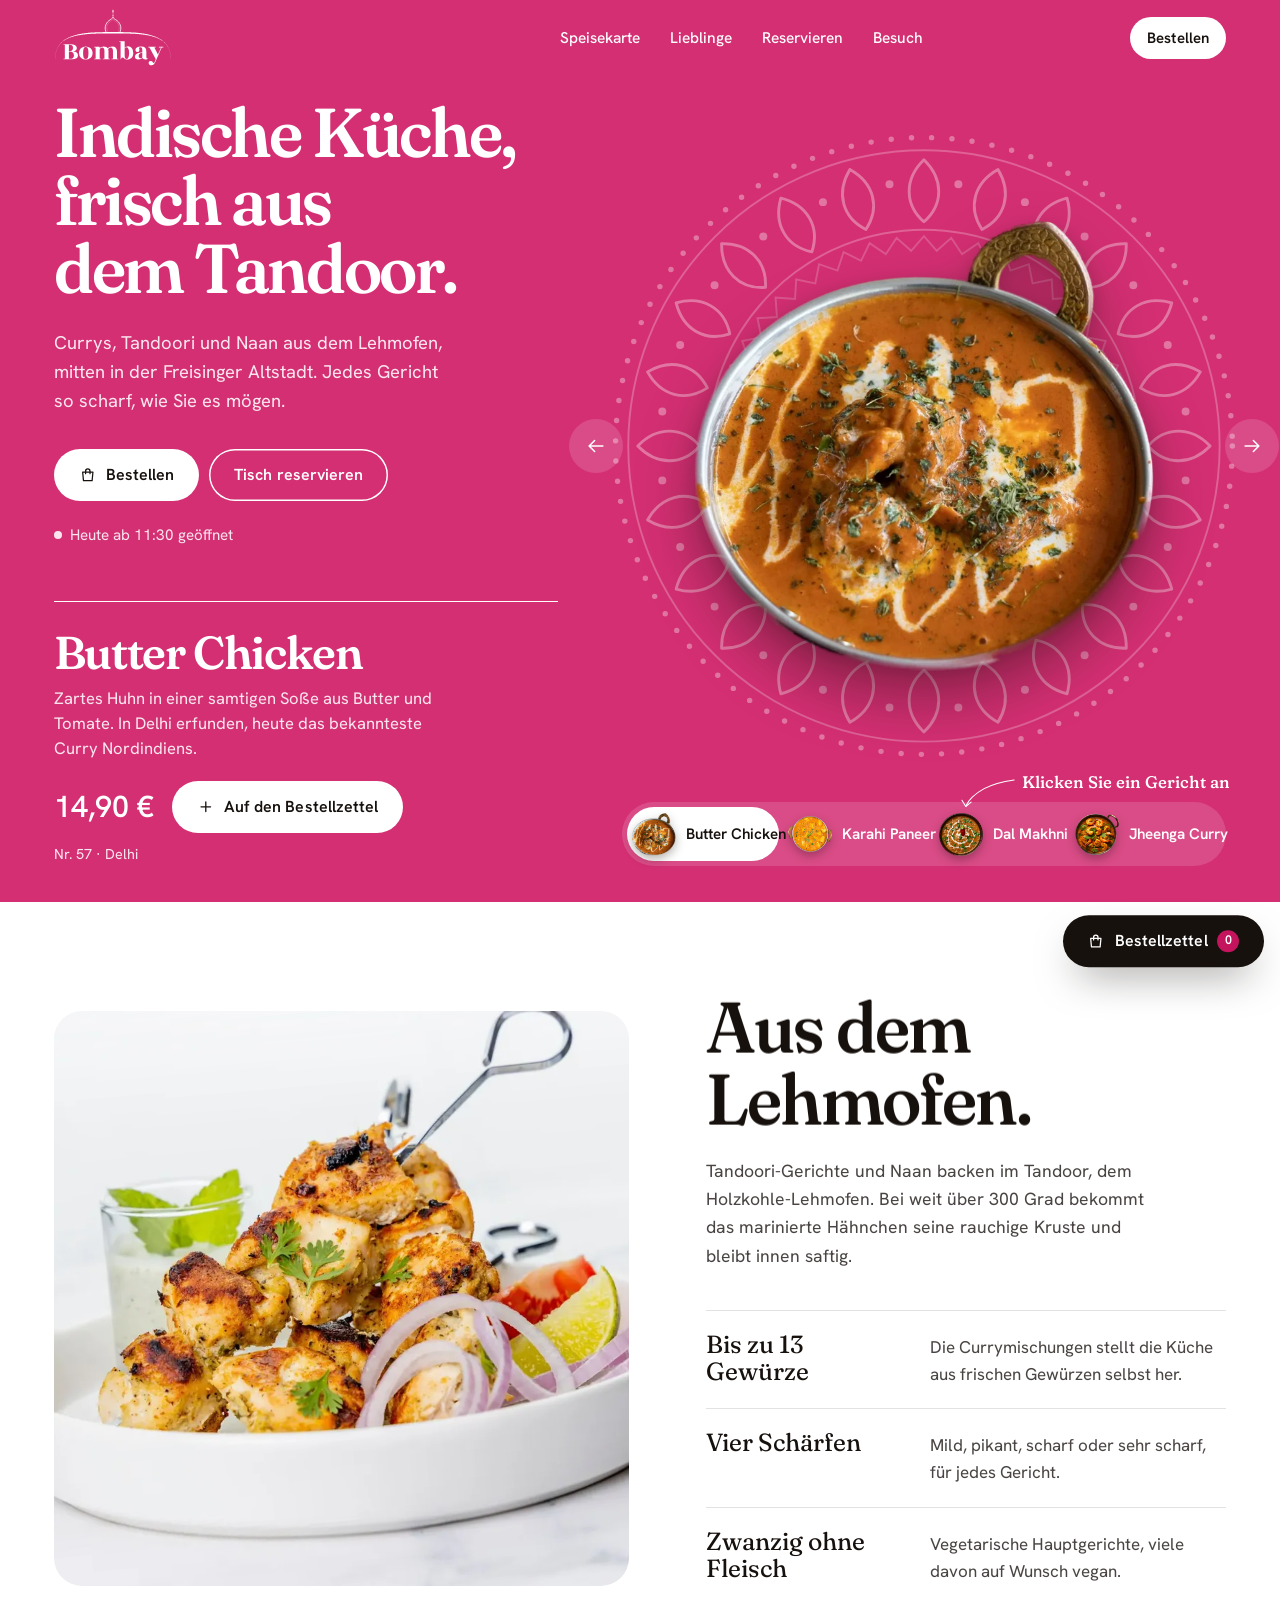
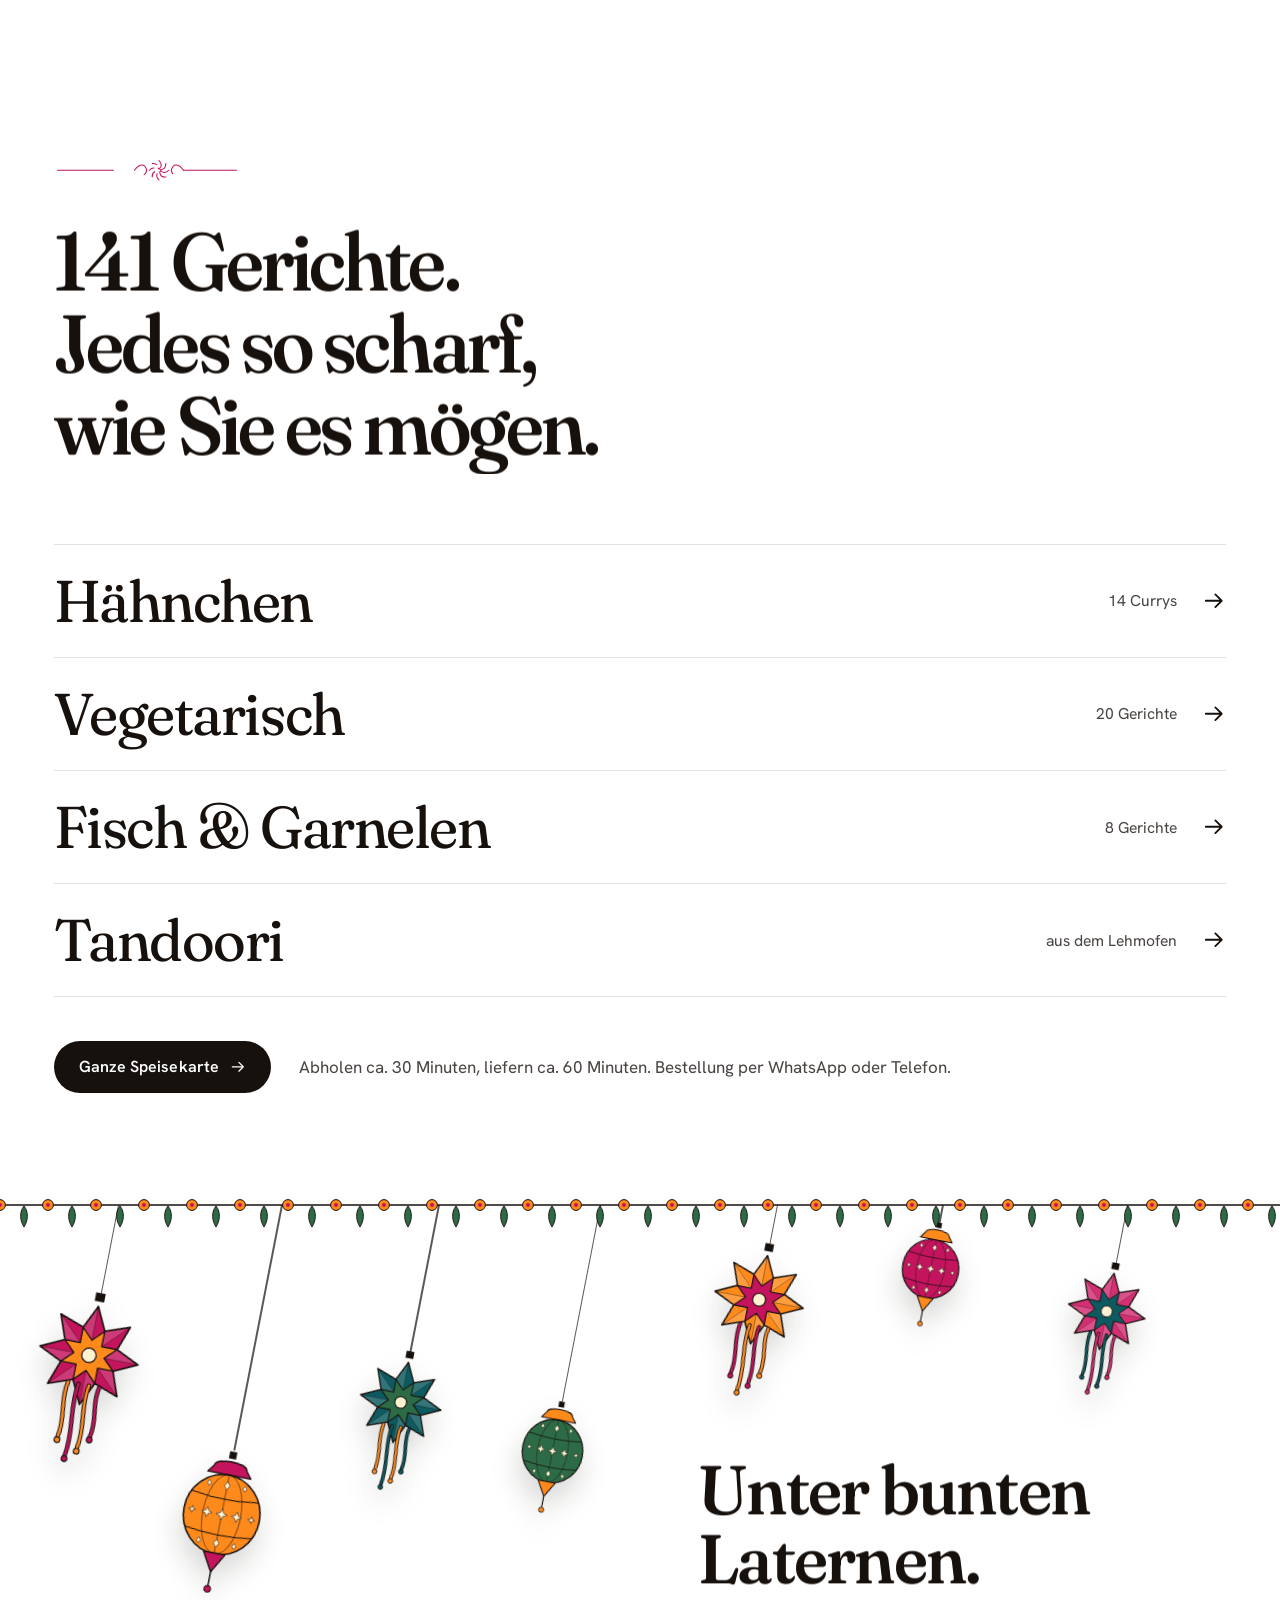
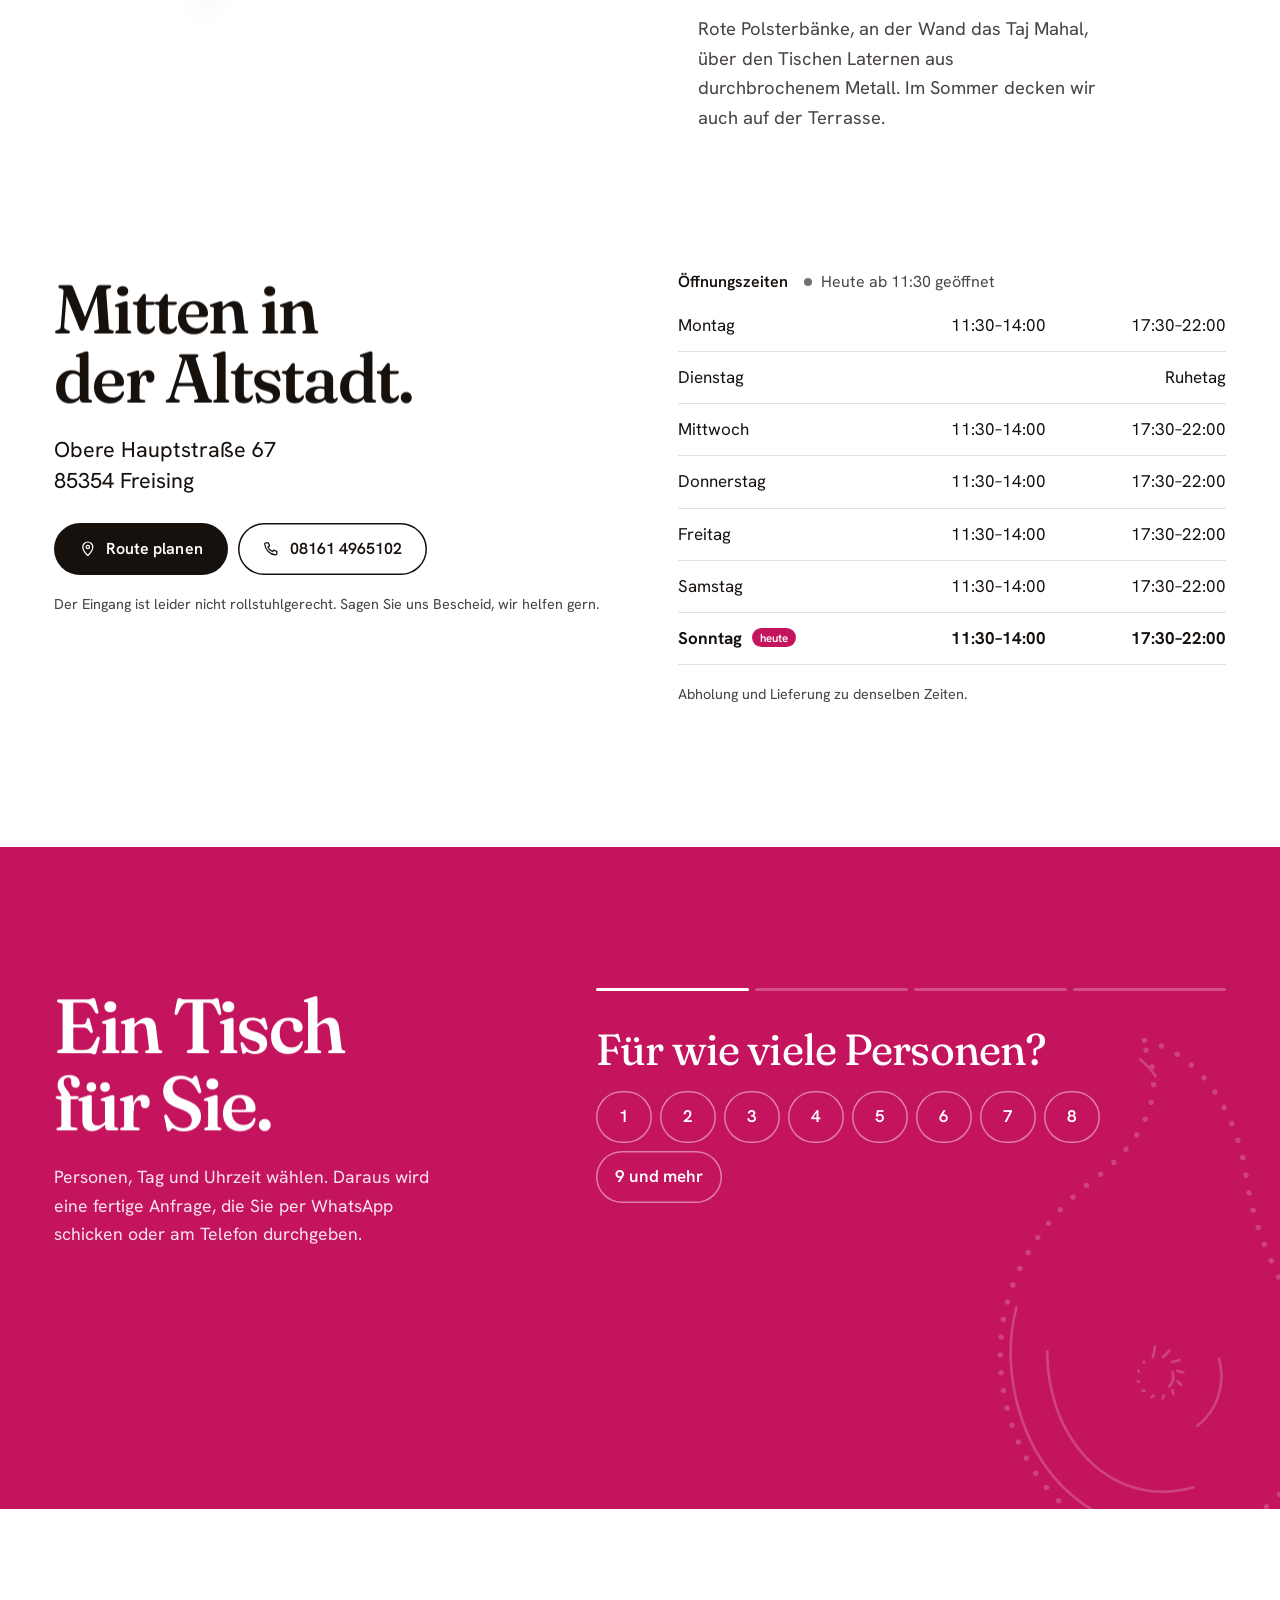
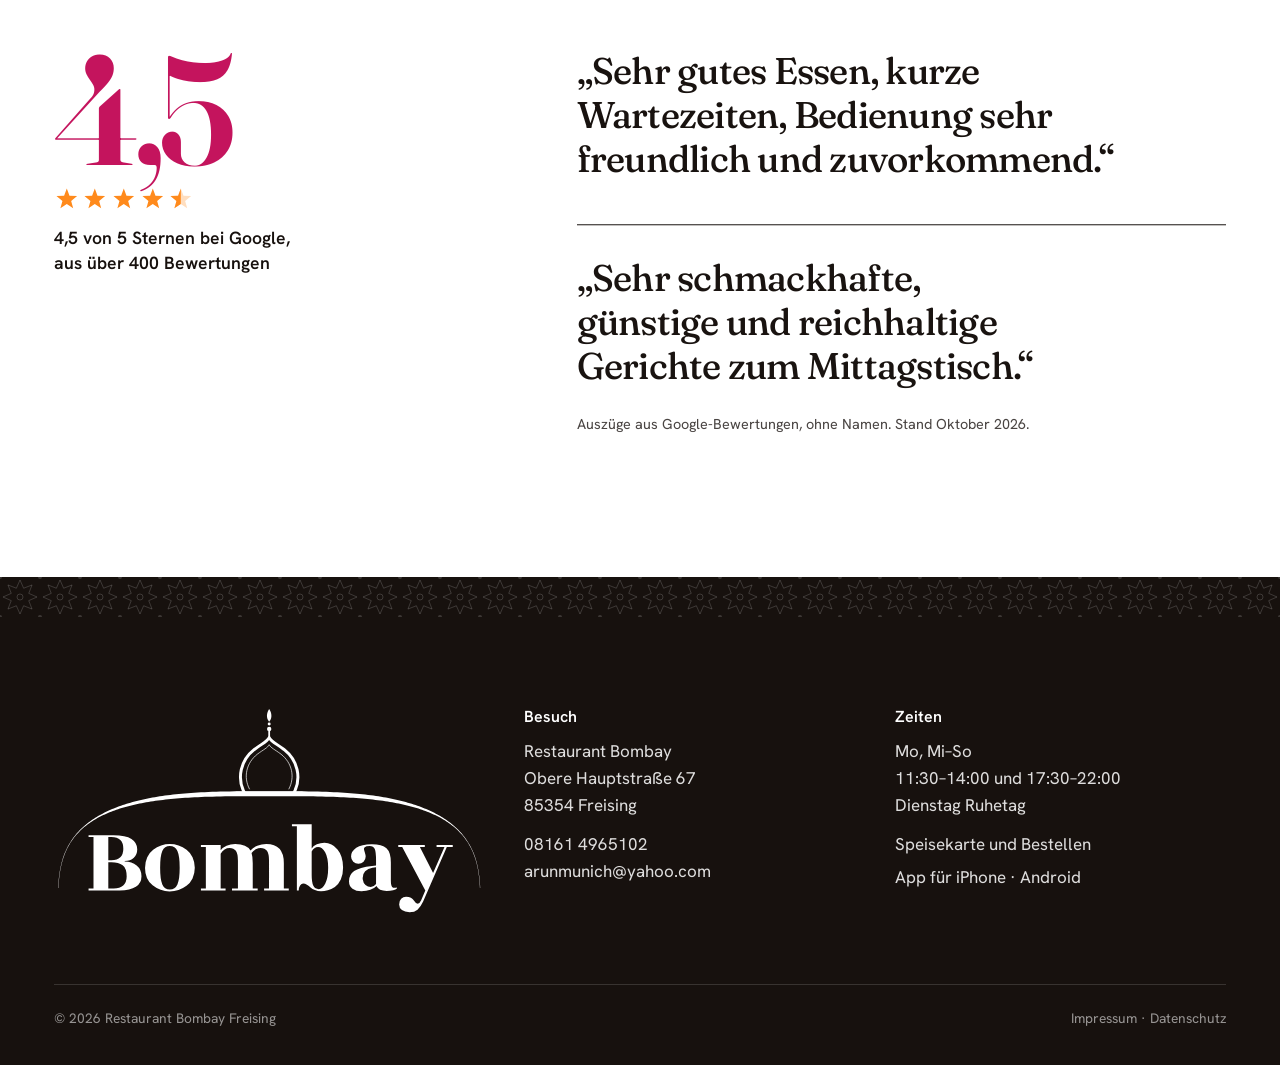
==== commit a30ffefb: "DESIGN.md für Runde 3, Farbschicht der Bühne eigene Klasse - DESIGN.md und .impeccable/design.json a" ====
--- a/index.html
+++ b/index.html
@@ -70,7 +70,7 @@
 
   <!-- ═══ Bühne: die Lieblinge zum Antippen ═══ -->
   <section class="buehne" id="lieblinge" aria-labelledby="titel" data-buehne data-ton="hell">
-    <div class="feld" data-feld aria-hidden="true"></div>
+    <div class="buehne-feld" data-feld aria-hidden="true"></div>
     <div class="buehne-raster wrap">
       <div class="intro">
         <h1 id="titel" class="intro-titel" data-intro-titel>Indische Küche, frisch aus dem Tandoor.</h1>
--- a/css/start.css
+++ b/css/start.css
@@ -7,7 +7,7 @@
    er getippt hat. */
 .buehne { position: relative; isolation: isolate; overflow: hidden; color: var(--tinte); --ton-2: rgba(23, 17, 14, .8); --ton-glas: rgba(255, 255, 255, .34); }
 .buehne[data-ton="hell"] { color: #fff; --ton-2: rgba(255, 255, 255, .88); --ton-glas: rgba(255, 255, 255, .14); }
-.feld, .feld-neu { position: absolute; inset: 0; z-index: -1; background: var(--pink); }
+.buehne-feld, .buehne-feld-neu { position: absolute; inset: 0; z-index: -1; background: var(--pink); }
 .buehne-raster {
   position: relative; min-height: 100vh; min-height: 100svh;
   display: grid; grid-template-columns: minmax(0, 5fr) minmax(0, 6fr);
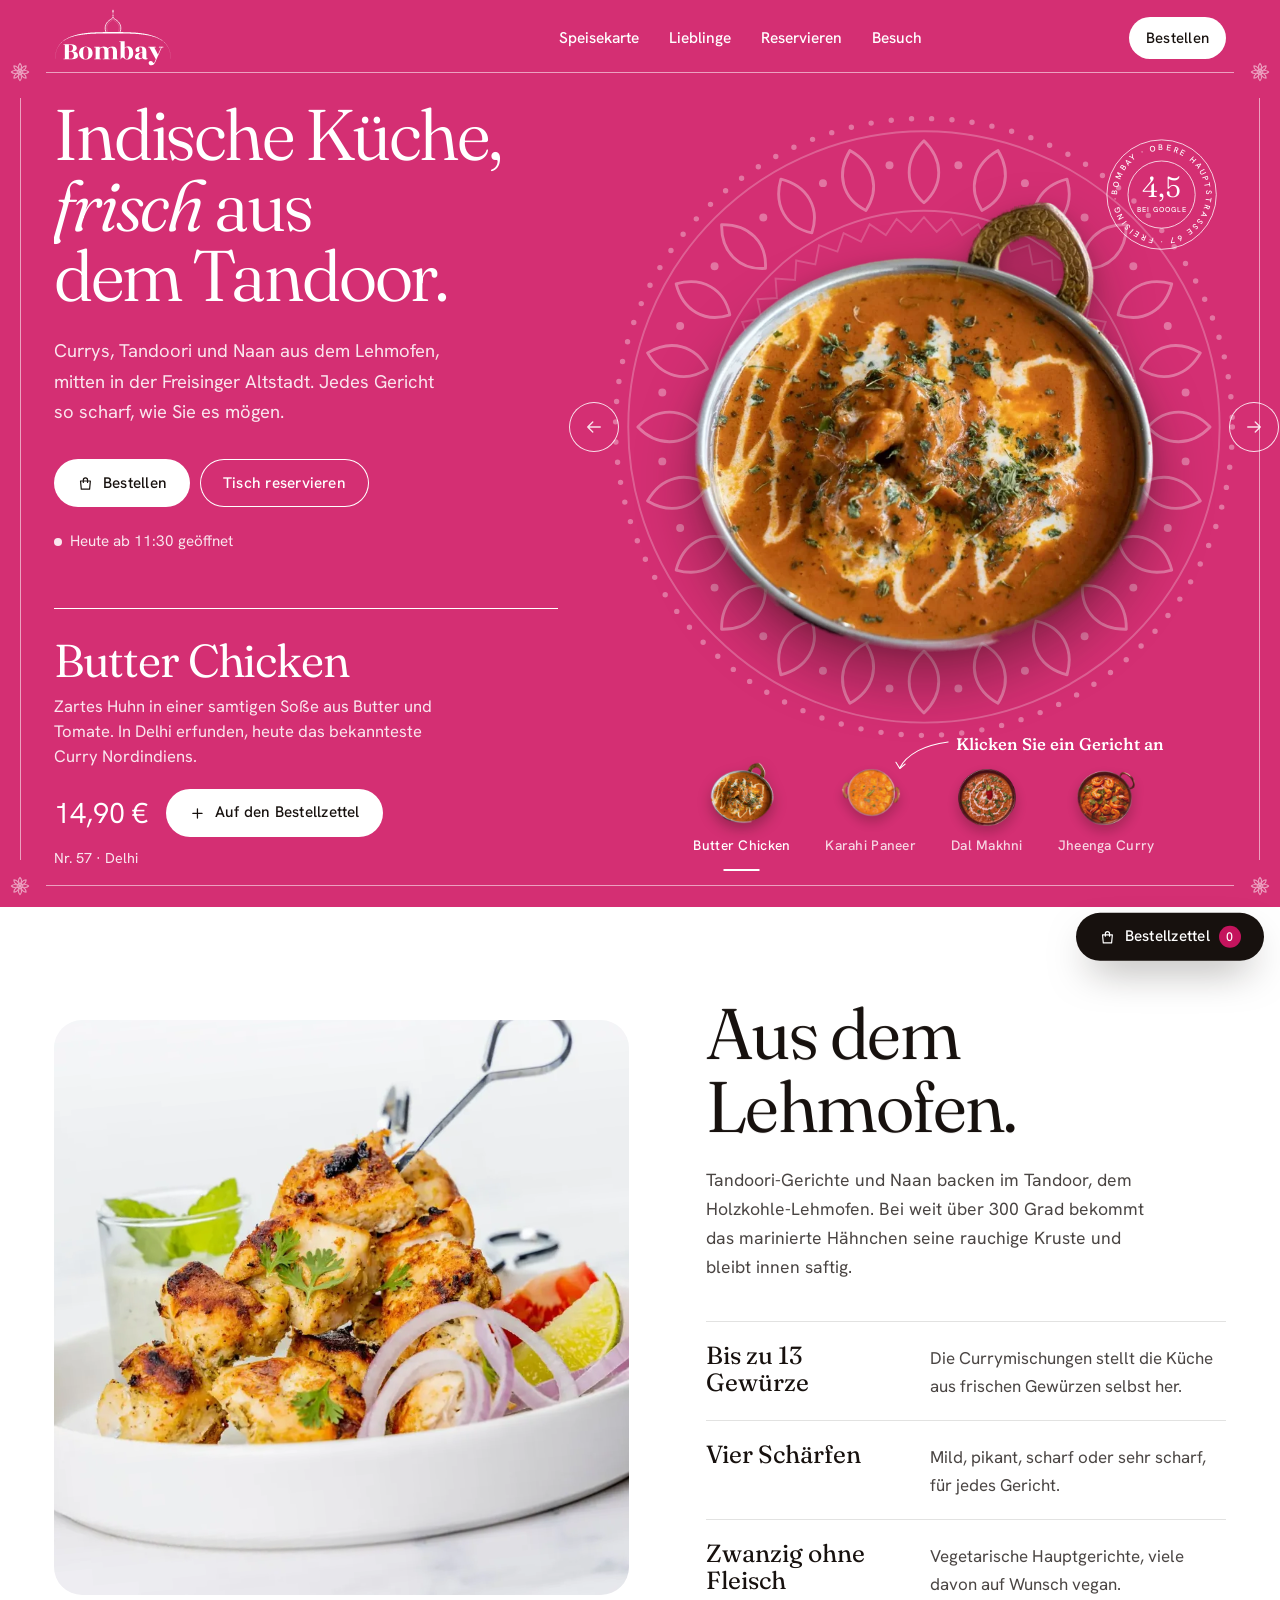
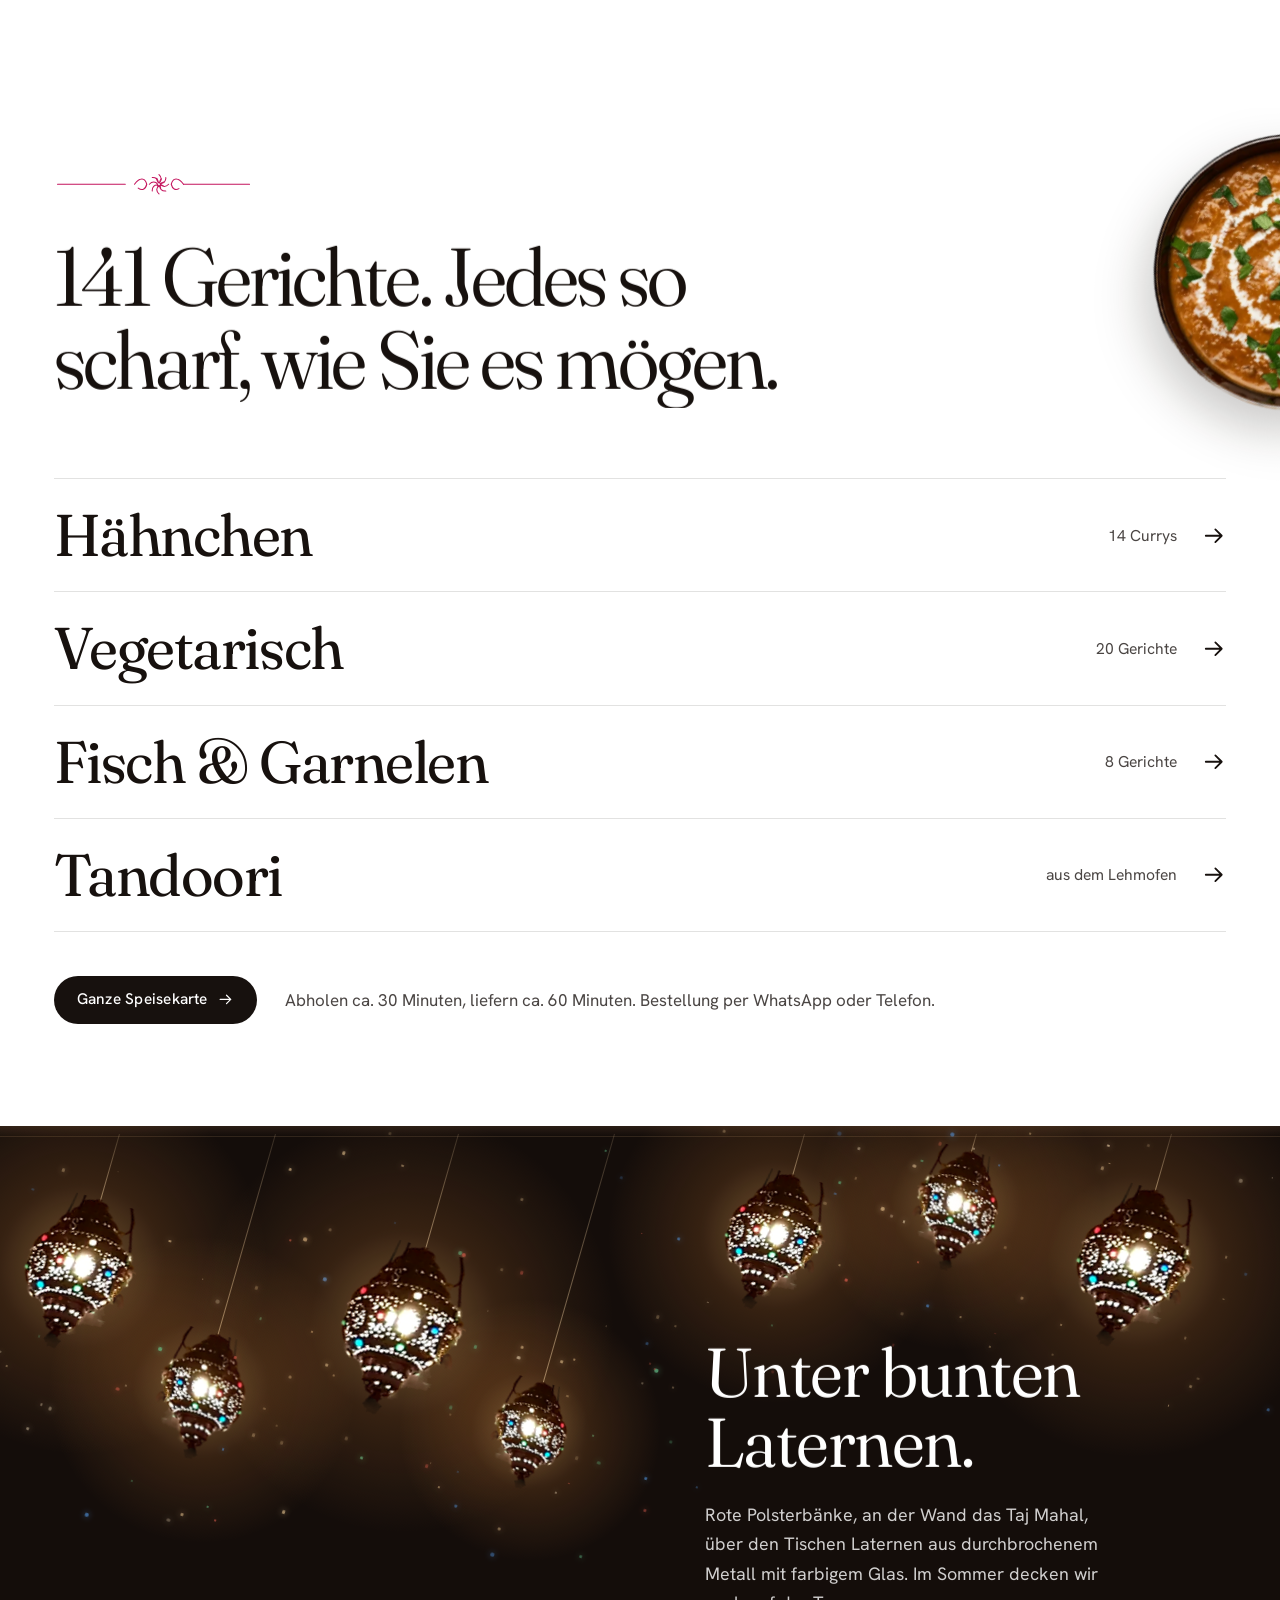
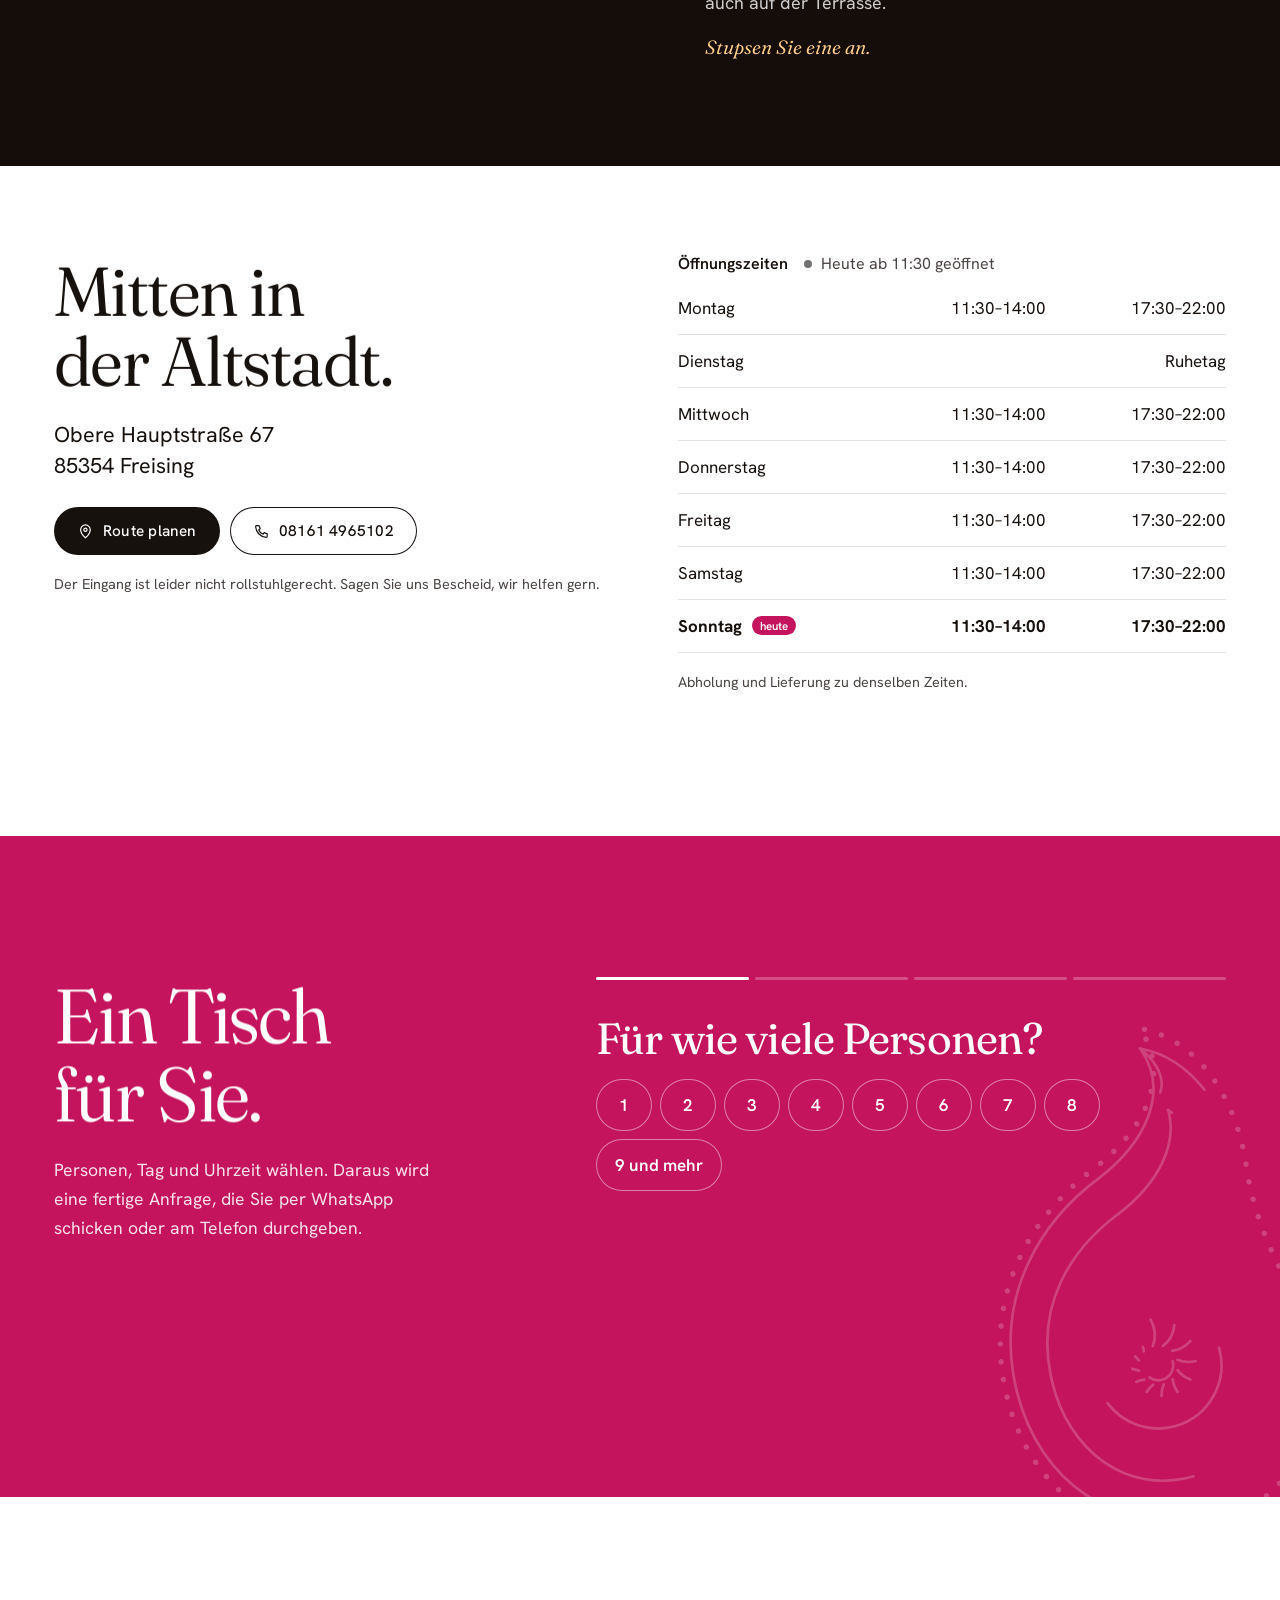
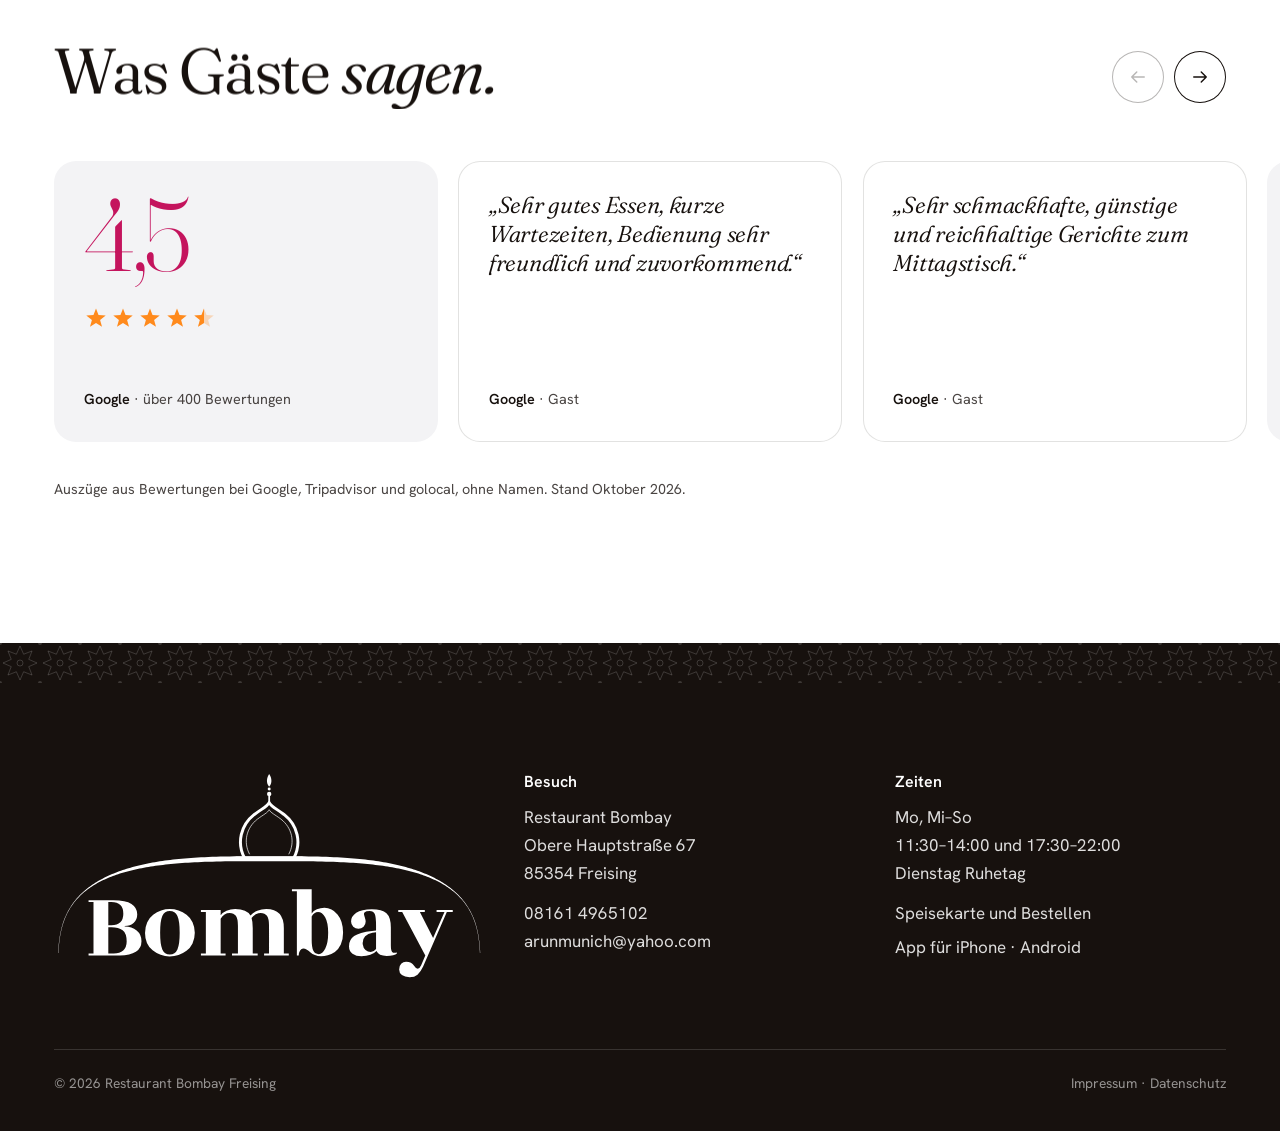
==== commit 11a5b1d2: "Edler Feinschliff: leichtere Schrift, echte Laternen, Bewertungsband, Bilder am Rand - Fraunces leic" ====
--- a/index.html
+++ b/index.html
@@ -71,9 +71,10 @@
   <!-- ═══ Bühne: die Lieblinge zum Antippen ═══ -->
   <section class="buehne" id="lieblinge" aria-labelledby="titel" data-buehne data-ton="hell">
     <div class="buehne-feld" data-feld aria-hidden="true"></div>
+    <div class="rahmen" aria-hidden="true"><i class="rahmen-o"></i><i class="rahmen-u"></i><i class="rahmen-l"></i><i class="rahmen-r"></i><svg class="ecke ecke--lo" viewBox="0 0 24 24"><use href="#i-bluete"/></svg><svg class="ecke ecke--ro" viewBox="0 0 24 24"><use href="#i-bluete"/></svg><svg class="ecke ecke--lu" viewBox="0 0 24 24"><use href="#i-bluete"/></svg><svg class="ecke ecke--ru" viewBox="0 0 24 24"><use href="#i-bluete"/></svg></div>
     <div class="buehne-raster wrap">
       <div class="intro">
-        <h1 id="titel" class="intro-titel" data-intro-titel>Indische Küche, frisch aus dem Tandoor.</h1>
+        <h1 id="titel" class="intro-titel" data-intro-titel>Indische Küche, <em class="akzent">frisch</em> aus dem Tandoor.</h1>
         <div class="intro-rest">
           <p class="intro-unter">Currys, Tandoori und Naan aus dem Lehmofen, mitten in der Freisinger Altstadt. Jedes Gericht so scharf, wie Sie es mögen.</p>
           <div class="intro-handeln">
@@ -86,6 +87,7 @@
 
       <div class="tafel" data-tafel>
         <svg class="rangoli" data-rangoli viewBox="-100 -100 200 200" aria-hidden="true" focusable="false"><circle r="97" fill="none" stroke="currentColor" stroke-width="1.7" stroke-linecap="round" stroke-dasharray="0 6.38" /><circle r="93" fill="none" stroke="currentColor" stroke-width=".6" opacity=".7"/><g fill="none" stroke="currentColor" stroke-width=".9" stroke-linejoin="round"><path transform="rotate(0)" d="M0 -90 C 6.2 -84 6.2 -76 0 -70.5 C -6.2 -76 -6.2 -84 0 -90 Z"/><path transform="rotate(15)" d="M0 -90 C 6.2 -84 6.2 -76 0 -70.5 C -6.2 -76 -6.2 -84 0 -90 Z"/><path transform="rotate(30)" d="M0 -90 C 6.2 -84 6.2 -76 0 -70.5 C -6.2 -76 -6.2 -84 0 -90 Z"/><path transform="rotate(45)" d="M0 -90 C 6.2 -84 6.2 -76 0 -70.5 C -6.2 -76 -6.2 -84 0 -90 Z"/><path transform="rotate(60)" d="M0 -90 C 6.2 -84 6.2 -76 0 -70.5 C -6.2 -76 -6.2 -84 0 -90 Z"/><path transform="rotate(75)" d="M0 -90 C 6.2 -84 6.2 -76 0 -70.5 C -6.2 -76 -6.2 -84 0 -90 Z"/><path transform="rotate(90)" d="M0 -90 C 6.2 -84 6.2 -76 0 -70.5 C -6.2 -76 -6.2 -84 0 -90 Z"/><path transform="rotate(105)" d="M0 -90 C 6.2 -84 6.2 -76 0 -70.5 C -6.2 -76 -6.2 -84 0 -90 Z"/><path transform="rotate(120)" d="M0 -90 C 6.2 -84 6.2 -76 0 -70.5 C -6.2 -76 -6.2 -84 0 -90 Z"/><path transform="rotate(135)" d="M0 -90 C 6.2 -84 6.2 -76 0 -70.5 C -6.2 -76 -6.2 -84 0 -90 Z"/><path transform="rotate(150)" d="M0 -90 C 6.2 -84 6.2 -76 0 -70.5 C -6.2 -76 -6.2 -84 0 -90 Z"/><path transform="rotate(165)" d="M0 -90 C 6.2 -84 6.2 -76 0 -70.5 C -6.2 -76 -6.2 -84 0 -90 Z"/><path transform="rotate(180)" d="M0 -90 C 6.2 -84 6.2 -76 0 -70.5 C -6.2 -76 -6.2 -84 0 -90 Z"/><path transform="rotate(195)" d="M0 -90 C 6.2 -84 6.2 -76 0 -70.5 C -6.2 -76 -6.2 -84 0 -90 Z"/><path transform="rotate(210)" d="M0 -90 C 6.2 -84 6.2 -76 0 -70.5 C -6.2 -76 -6.2 -84 0 -90 Z"/><path transform="rotate(225)" d="M0 -90 C 6.2 -84 6.2 -76 0 -70.5 C -6.2 -76 -6.2 -84 0 -90 Z"/><path transform="rotate(240)" d="M0 -90 C 6.2 -84 6.2 -76 0 -70.5 C -6.2 -76 -6.2 -84 0 -90 Z"/><path transform="rotate(255)" d="M0 -90 C 6.2 -84 6.2 -76 0 -70.5 C -6.2 -76 -6.2 -84 0 -90 Z"/><path transform="rotate(270)" d="M0 -90 C 6.2 -84 6.2 -76 0 -70.5 C -6.2 -76 -6.2 -84 0 -90 Z"/><path transform="rotate(285)" d="M0 -90 C 6.2 -84 6.2 -76 0 -70.5 C -6.2 -76 -6.2 -84 0 -90 Z"/><path transform="rotate(300)" d="M0 -90 C 6.2 -84 6.2 -76 0 -70.5 C -6.2 -76 -6.2 -84 0 -90 Z"/><path transform="rotate(315)" d="M0 -90 C 6.2 -84 6.2 -76 0 -70.5 C -6.2 -76 -6.2 -84 0 -90 Z"/><path transform="rotate(330)" d="M0 -90 C 6.2 -84 6.2 -76 0 -70.5 C -6.2 -76 -6.2 -84 0 -90 Z"/><path transform="rotate(345)" d="M0 -90 C 6.2 -84 6.2 -76 0 -70.5 C -6.2 -76 -6.2 -84 0 -90 Z"/></g><g fill="currentColor"><circle cx="10.83" cy="-82.29" r="1.25"/><circle cx="31.76" cy="-76.68" r="1.25"/><circle cx="50.53" cy="-65.85" r="1.25"/><circle cx="65.85" cy="-50.53" r="1.25"/><circle cx="76.68" cy="-31.76" r="1.25"/><circle cx="82.29" cy="-10.83" r="1.25"/><circle cx="82.29" cy="10.83" r="1.25"/><circle cx="76.68" cy="31.76" r="1.25"/><circle cx="65.85" cy="50.53" r="1.25"/><circle cx="50.53" cy="65.85" r="1.25"/><circle cx="31.76" cy="76.68" r="1.25"/><circle cx="10.83" cy="82.29" r="1.25"/><circle cx="-10.83" cy="82.29" r="1.25"/><circle cx="-31.76" cy="76.68" r="1.25"/><circle cx="-50.53" cy="65.85" r="1.25"/><circle cx="-65.85" cy="50.53" r="1.25"/><circle cx="-76.68" cy="31.76" r="1.25"/><circle cx="-82.29" cy="10.83" r="1.25"/><circle cx="-82.29" cy="-10.83" r="1.25"/><circle cx="-76.68" cy="-31.76" r="1.25"/><circle cx="-65.85" cy="-50.53" r="1.25"/><circle cx="-50.53" cy="-65.85" r="1.25"/><circle cx="-31.76" cy="-76.68" r="1.25"/><circle cx="-10.83" cy="-82.29" r="1.25"/></g><circle r="68" fill="none" stroke="currentColor" stroke-width=".6" opacity=".7"/><path fill="none" stroke="currentColor" stroke-width=".6" opacity=".55" d="M0.00 -66.00 L4.02 -61.37 L8.61 -65.44 L12.00 -60.32 L17.08 -63.75 L19.77 -58.24 L25.26 -60.98 L27.20 -55.16 L33.00 -57.16 L34.17 -51.14 L40.18 -52.36 L40.55 -46.24 L46.67 -46.67 L46.24 -40.55 L52.36 -40.18 L51.14 -34.17 L57.16 -33.00 L55.16 -27.20 L60.98 -25.26 L58.24 -19.77 L63.75 -17.08 L60.32 -12.00 L65.44 -8.61 L61.37 -4.02 L66.00 0.00 L61.37 4.02 L65.44 8.61 L60.32 12.00 L63.75 17.08 L58.24 19.77 L60.98 25.26 L55.16 27.20 L57.16 33.00 L51.14 34.17 L52.36 40.18 L46.24 40.55 L46.67 46.67 L40.55 46.24 L40.18 52.36 L34.17 51.14 L33.00 57.16 L27.20 55.16 L25.26 60.98 L19.77 58.24 L17.08 63.75 L12.00 60.32 L8.61 65.44 L4.02 61.37 L0.00 66.00 L-4.02 61.37 L-8.61 65.44 L-12.00 60.32 L-17.08 63.75 L-19.77 58.24 L-25.26 60.98 L-27.20 55.16 L-33.00 57.16 L-34.17 51.14 L-40.18 52.36 L-40.55 46.24 L-46.67 46.67 L-46.24 40.55 L-52.36 40.18 L-51.14 34.17 L-57.16 33.00 L-55.16 27.20 L-60.98 25.26 L-58.24 19.77 L-63.75 17.08 L-60.32 12.00 L-65.44 8.61 L-61.37 4.02 L-66.00 0.00 L-61.37 -4.02 L-65.44 -8.61 L-60.32 -12.00 L-63.75 -17.08 L-58.24 -19.77 L-60.98 -25.26 L-55.16 -27.20 L-57.16 -33.00 L-51.14 -34.17 L-52.36 -40.18 L-46.24 -40.55 L-46.67 -46.67 L-40.55 -46.24 L-40.18 -52.36 L-34.17 -51.14 L-33.00 -57.16 L-27.20 -55.16 L-25.26 -60.98 L-19.77 -58.24 L-17.08 -63.75 L-12.00 -60.32 L-8.61 -65.44 L-4.02 -61.37 L-0.00 -66.00Z"/></svg>
+        <svg class="siegel" viewBox="0 0 120 120" aria-hidden="true" focusable="false"><defs><path id="siegel-kreis" d="M60 60 m-46 0 a46 46 0 1 1 92 0 a46 46 0 1 1 -92 0"/></defs><circle cx="60" cy="60" r="57" fill="none" stroke="currentColor" stroke-width=".8"/><circle cx="60" cy="60" r="35" fill="none" stroke="currentColor" stroke-width=".8"/><text class="siegel-ring"><textPath href="#siegel-kreis" startOffset="0">Bombay · Obere Hauptstraße 67 · Freising ·</textPath></text><text class="siegel-zahl" x="60" y="62" text-anchor="middle">4,5</text><text class="siegel-klein" x="60" y="78" text-anchor="middle">bei Google</text></svg>
         <div class="teller" data-teller>
           <img class="schale" data-schale="0" src="img/gerichte/butter-chicken-1100.webp" srcset="img/gerichte/butter-chicken-640.webp 640w, img/gerichte/butter-chicken-1100.webp 1100w" sizes="(max-width: 860px) 78vw, 40vw" alt="" width="1100" height="1079" fetchpriority="high">
           <img class="schale" data-schale="1" src="img/gerichte/karahi-paneer-1100.webp" srcset="img/gerichte/karahi-paneer-640.webp 640w, img/gerichte/karahi-paneer-1100.webp 1100w" sizes="(max-width: 860px) 78vw, 40vw" alt="" width="1100" height="895" decoding="async">
@@ -128,6 +130,7 @@
 
   <!-- ═══ Zur Karte ═══ -->
   <section class="zur-karte" aria-labelledby="karte-titel">
+    <img class="rand-schale" data-rand-schale src="img/gerichte/dal-makhni-640.webp" alt="" width="640" height="631" loading="lazy" decoding="async" aria-hidden="true">
     <div class="wrap">
       <svg class="ranke" viewBox="0 0 240 28" aria-hidden="true" focusable="false" data-zeichnen><g fill="none" stroke="currentColor" stroke-width="1.2" stroke-linecap="round" stroke-linejoin="round"><path d="M4 14 H92"/><path d="M148 14 H236"/><path d="M92 14 C98 6 104 6 106 14 C104 22 98 22 92 14"/><path d="M148 14 C142 6 136 6 134 14 C136 22 142 22 148 14"/><path transform="translate(120 14) rotate(0)" d="M0 -11 C3.4 -8 3.4 -4 0 -1.5 C-3.4 -4 -3.4 -8 0 -11Z"/><path transform="translate(120 14) rotate(45)" d="M0 -11 C3.4 -8 3.4 -4 0 -1.5 C-3.4 -4 -3.4 -8 0 -11Z"/><path transform="translate(120 14) rotate(90)" d="M0 -11 C3.4 -8 3.4 -4 0 -1.5 C-3.4 -4 -3.4 -8 0 -11Z"/><path transform="translate(120 14) rotate(135)" d="M0 -11 C3.4 -8 3.4 -4 0 -1.5 C-3.4 -4 -3.4 -8 0 -11Z"/><path transform="translate(120 14) rotate(180)" d="M0 -11 C3.4 -8 3.4 -4 0 -1.5 C-3.4 -4 -3.4 -8 0 -11Z"/><path transform="translate(120 14) rotate(225)" d="M0 -11 C3.4 -8 3.4 -4 0 -1.5 C-3.4 -4 -3.4 -8 0 -11Z"/><path transform="translate(120 14) rotate(270)" d="M0 -11 C3.4 -8 3.4 -4 0 -1.5 C-3.4 -4 -3.4 -8 0 -11Z"/><path transform="translate(120 14) rotate(315)" d="M0 -11 C3.4 -8 3.4 -4 0 -1.5 C-3.4 -4 -3.4 -8 0 -11Z"/><circle cx="120" cy="14" r="2.2"/></g></svg>
       <h2 id="karte-titel" class="zur-karte-titel" data-zeilen>141 Gerichte. Jedes so scharf, wie Sie es mögen.</h2>
@@ -150,18 +153,19 @@
     <div class="laternen-band" data-laternen>
       <div class="wrap laternen-raster">
         <div class="laternen" aria-hidden="true">
-          <svg class="toran" viewBox="0 0 3200 34" preserveAspectRatio="xMinYMin slice" aria-hidden="true" focusable="false"><path d="M0 9 H3200" stroke="#17110e" stroke-width="1.4"/><g transform="translate(0 9)"><circle r="5.4" fill="#ff8a1c" stroke="#17110e" stroke-width="1"/><circle r="2" fill="#c4145d"/></g><path transform="translate(24 10)" d="M0 0 C5 6 4 15 0 21 C-4 15 -5 6 0 0Z" fill="#2c6b45" stroke="#17110e" stroke-width=".9"/><g transform="translate(48 9)"><circle r="5.4" fill="#ff8a1c" stroke="#17110e" stroke-width="1"/><circle r="2" fill="#c4145d"/></g><path transform="translate(72 10)" d="M0 0 C5 6 4 15 0 21 C-4 15 -5 6 0 0Z" fill="#2c6b45" stroke="#17110e" stroke-width=".9"/><g transform="translate(96 9)"><circle r="5.4" fill="#ff8a1c" stroke="#17110e" stroke-width="1"/><circle r="2" fill="#c4145d"/></g><path transform="translate(120 10)" d="M0 0 C5 6 4 15 0 21 C-4 15 -5 6 0 0Z" fill="#2c6b45" stroke="#17110e" stroke-width=".9"/><g transform="translate(144 9)"><circle r="5.4" fill="#ff8a1c" stroke="#17110e" stroke-width="1"/><circle r="2" fill="#c4145d"/></g><path transform="translate(168 10)" d="M0 0 C5 6 4 15 0 21 C-4 15 -5 6 0 0Z" fill="#2c6b45" stroke="#17110e" stroke-width=".9"/><g transform="translate(192 9)"><circle r="5.4" fill="#ff8a1c" stroke="#17110e" stroke-width="1"/><circle r="2" fill="#c4145d"/></g><path transform="translate(216 10)" d="M0 0 C5 6 4 15 0 21 C-4 15 -5 6 0 0Z" fill="#2c6b45" stroke="#17110e" stroke-width=".9"/><g transform="translate(240 9)"><circle r="5.4" fill="#ff8a1c" stroke="#17110e" stroke-width="1"/><circle r="2" fill="#c4145d"/></g><path transform="translate(264 10)" d="M0 0 C5 6 4 15 0 21 C-4 15 -5 6 0 0Z" fill="#2c6b45" stroke="#17110e" stroke-width=".9"/><g transform="translate(288 9)"><circle r="5.4" fill="#ff8a1c" stroke="#17110e" stroke-width="1"/><circle r="2" fill="#c4145d"/></g><path transform="translate(312 10)" d="M0 0 C5 6 4 15 0 21 C-4 15 -5 6 0 0Z" fill="#2c6b45" stroke="#17110e" stroke-width=".9"/><g transform="translate(336 9)"><circle r="5.4" fill="#ff8a1c" stroke="#17110e" stroke-width="1"/><circle r="2" fill="#c4145d"/></g><path transform="translate(360 10)" d="M0 0 C5 6 4 15 0 21 C-4 15 -5 6 0 0Z" fill="#2c6b45" stroke="#17110e" stroke-width=".9"/><g transform="translate(384 9)"><circle r="5.4" fill="#ff8a1c" stroke="#17110e" stroke-width="1"/><circle r="2" fill="#c4145d"/></g><path transform="translate(408 10)" d="M0 0 C5 6 4 15 0 21 C-4 15 -5 6 0 0Z" fill="#2c6b45" stroke="#17110e" stroke-width=".9"/><g transform="translate(432 9)"><circle r="5.4" fill="#ff8a1c" stroke="#17110e" stroke-width="1"/><circle r="2" fill="#c4145d"/></g><path transform="translate(456 10)" d="M0 0 C5 6 4 15 0 21 C-4 15 -5 6 0 0Z" fill="#2c6b45" stroke="#17110e" stroke-width=".9"/><g transform="translate(480 9)"><circle r="5.4" fill="#ff8a1c" stroke="#17110e" stroke-width="1"/><circle r="2" fill="#c4145d"/></g><path transform="translate(504 10)" d="M0 0 C5 6 4 15 0 21 C-4 15 -5 6 0 0Z" fill="#2c6b45" stroke="#17110e" stroke-width=".9"/><g transform="translate(528 9)"><circle r="5.4" fill="#ff8a1c" stroke="#17110e" stroke-width="1"/><circle r="2" fill="#c4145d"/></g><path transform="translate(552 10)" d="M0 0 C5 6 4 15 0 21 C-4 15 -5 6 0 0Z" fill="#2c6b45" stroke="#17110e" stroke-width=".9"/><g transform="translate(576 9)"><circle r="5.4" fill="#ff8a1c" stroke="#17110e" stroke-width="1"/><circle r="2" fill="#c4145d"/></g><path transform="translate(600 10)" d="M0 0 C5 6 4 15 0 21 C-4 15 -5 6 0 0Z" fill="#2c6b45" stroke="#17110e" stroke-width=".9"/><g transform="translate(624 9)"><circle r="5.4" fill="#ff8a1c" stroke="#17110e" stroke-width="1"/><circle r="2" fill="#c4145d"/></g><path transform="translate(648 10)" d="M0 0 C5 6 4 15 0 21 C-4 15 -5 6 0 0Z" fill="#2c6b45" stroke="#17110e" stroke-width=".9"/><g transform="translate(672 9)"><circle r="5.4" fill="#ff8a1c" stroke="#17110e" stroke-width="1"/><circle r="2" fill="#c4145d"/></g><path transform="translate(696 10)" d="M0 0 C5 6 4 15 0 21 C-4 15 -5 6 0 0Z" fill="#2c6b45" stroke="#17110e" stroke-width=".9"/><g transform="translate(720 9)"><circle r="5.4" fill="#ff8a1c" stroke="#17110e" stroke-width="1"/><circle r="2" fill="#c4145d"/></g><path transform="translate(744 10)" d="M0 0 C5 6 4 15 0 21 C-4 15 -5 6 0 0Z" fill="#2c6b45" stroke="#17110e" stroke-width=".9"/><g transform="translate(768 9)"><circle r="5.4" fill="#ff8a1c" stroke="#17110e" stroke-width="1"/><circle r="2" fill="#c4145d"/></g><path transform="translate(792 10)" d="M0 0 C5 6 4 15 0 21 C-4 15 -5 6 0 0Z" fill="#2c6b45" stroke="#17110e" stroke-width=".9"/><g transform="translate(816 9)"><circle r="5.4" fill="#ff8a1c" stroke="#17110e" stroke-width="1"/><circle r="2" fill="#c4145d"/></g><path transform="translate(840 10)" d="M0 0 C5 6 4 15 0 21 C-4 15 -5 6 0 0Z" fill="#2c6b45" stroke="#17110e" stroke-width=".9"/><g transform="translate(864 9)"><circle r="5.4" fill="#ff8a1c" stroke="#17110e" stroke-width="1"/><circle r="2" fill="#c4145d"/></g><path transform="translate(888 10)" d="M0 0 C5 6 4 15 0 21 C-4 15 -5 6 0 0Z" fill="#2c6b45" stroke="#17110e" stroke-width=".9"/><g transform="translate(912 9)"><circle r="5.4" fill="#ff8a1c" stroke="#17110e" stroke-width="1"/><circle r="2" fill="#c4145d"/></g><path transform="translate(936 10)" d="M0 0 C5 6 4 15 0 21 C-4 15 -5 6 0 0Z" fill="#2c6b45" stroke="#17110e" stroke-width=".9"/><g transform="translate(960 9)"><circle r="5.4" fill="#ff8a1c" stroke="#17110e" stroke-width="1"/><circle r="2" fill="#c4145d"/></g><path transform="translate(984 10)" d="M0 0 C5 6 4 15 0 21 C-4 15 -5 6 0 0Z" fill="#2c6b45" stroke="#17110e" stroke-width=".9"/><g transform="translate(1008 9)"><circle r="5.4" fill="#ff8a1c" stroke="#17110e" stroke-width="1"/><circle r="2" fill="#c4145d"/></g><path transform="translate(1032 10)" d="M0 0 C5 6 4 15 0 21 C-4 15 -5 6 0 0Z" fill="#2c6b45" stroke="#17110e" stroke-width=".9"/><g transform="translate(1056 9)"><circle r="5.4" fill="#ff8a1c" stroke="#17110e" stroke-width="1"/><circle r="2" fill="#c4145d"/></g><path transform="translate(1080 10)" d="M0 0 C5 6 4 15 0 21 C-4 15 -5 6 0 0Z" fill="#2c6b45" stroke="#17110e" stroke-width=".9"/><g transform="translate(1104 9)"><circle r="5.4" fill="#ff8a1c" stroke="#17110e" stroke-width="1"/><circle r="2" fill="#c4145d"/></g><path transform="translate(1128 10)" d="M0 0 C5 6 4 15 0 21 C-4 15 -5 6 0 0Z" fill="#2c6b45" stroke="#17110e" stroke-width=".9"/><g transform="translate(1152 9)"><circle r="5.4" fill="#ff8a1c" stroke="#17110e" stroke-width="1"/><circle r="2" fill="#c4145d"/></g><path transform="translate(1176 10)" d="M0 0 C5 6 4 15 0 21 C-4 15 -5 6 0 0Z" fill="#2c6b45" stroke="#17110e" stroke-width=".9"/><g transform="translate(1200 9)"><circle r="5.4" fill="#ff8a1c" stroke="#17110e" stroke-width="1"/><circle r="2" fill="#c4145d"/></g><path transform="translate(1224 10)" d="M0 0 C5 6 4 15 0 21 C-4 15 -5 6 0 0Z" fill="#2c6b45" stroke="#17110e" stroke-width=".9"/><g transform="translate(1248 9)"><circle r="5.4" fill="#ff8a1c" stroke="#17110e" stroke-width="1"/><circle r="2" fill="#c4145d"/></g><path transform="translate(1272 10)" d="M0 0 C5 6 4 15 0 21 C-4 15 -5 6 0 0Z" fill="#2c6b45" stroke="#17110e" stroke-width=".9"/><g transform="translate(1296 9)"><circle r="5.4" fill="#ff8a1c" stroke="#17110e" stroke-width="1"/><circle r="2" fill="#c4145d"/></g><path transform="translate(1320 10)" d="M0 0 C5 6 4 15 0 21 C-4 15 -5 6 0 0Z" fill="#2c6b45" stroke="#17110e" stroke-width=".9"/><g transform="translate(1344 9)"><circle r="5.4" fill="#ff8a1c" stroke="#17110e" stroke-width="1"/><circle r="2" fill="#c4145d"/></g><path transform="translate(1368 10)" d="M0 0 C5 6 4 15 0 21 C-4 15 -5 6 0 0Z" fill="#2c6b45" stroke="#17110e" stroke-width=".9"/><g transform="translate(1392 9)"><circle r="5.4" fill="#ff8a1c" stroke="#17110e" stroke-width="1"/><circle r="2" fill="#c4145d"/></g><path transform="translate(1416 10)" d="M0 0 C5 6 4 15 0 21 C-4 15 -5 6 0 0Z" fill="#2c6b45" stroke="#17110e" stroke-width=".9"/><g transform="translate(1440 9)"><circle r="5.4" fill="#ff8a1c" stroke="#17110e" stroke-width="1"/><circle r="2" fill="#c4145d"/></g><path transform="translate(1464 10)" d="M0 0 C5 6 4 15 0 21 C-4 15 -5 6 0 0Z" fill="#2c6b45" stroke="#17110e" stroke-width=".9"/><g transform="translate(1488 9)"><circle r="5.4" fill="#ff8a1c" stroke="#17110e" stroke-width="1"/><circle r="2" fill="#c4145d"/></g><path transform="translate(1512 10)" d="M0 0 C5 6 4 15 0 21 C-4 15 -5 6 0 0Z" fill="#2c6b45" stroke="#17110e" stroke-width=".9"/><g transform="translate(1536 9)"><circle r="5.4" fill="#ff8a1c" stroke="#17110e" stroke-width="1"/><circle r="2" fill="#c4145d"/></g><path transform="translate(1560 10)" d="M0 0 C5 6 4 15 0 21 C-4 15 -5 6 0 0Z" fill="#2c6b45" stroke="#17110e" stroke-width=".9"/><g transform="translate(1584 9)"><circle r="5.4" fill="#ff8a1c" stroke="#17110e" stroke-width="1"/><circle r="2" fill="#c4145d"/></g><path transform="translate(1608 10)" d="M0 0 C5 6 4 15 0 21 C-4 15 -5 6 0 0Z" fill="#2c6b45" stroke="#17110e" stroke-width=".9"/><g transform="translate(1632 9)"><circle r="5.4" fill="#ff8a1c" stroke="#17110e" stroke-width="1"/><circle r="2" fill="#c4145d"/></g><path transform="translate(1656 10)" d="M0 0 C5 6 4 15 0 21 C-4 15 -5 6 0 0Z" fill="#2c6b45" stroke="#17110e" stroke-width=".9"/><g transform="translate(1680 9)"><circle r="5.4" fill="#ff8a1c" stroke="#17110e" stroke-width="1"/><circle r="2" fill="#c4145d"/></g><path transform="translate(1704 10)" d="M0 0 C5 6 4 15 0 21 C-4 15 -5 6 0 0Z" fill="#2c6b45" stroke="#17110e" stroke-width=".9"/><g transform="translate(1728 9)"><circle r="5.4" fill="#ff8a1c" stroke="#17110e" stroke-width="1"/><circle r="2" fill="#c4145d"/></g><path transform="translate(1752 10)" d="M0 0 C5 6 4 15 0 21 C-4 15 -5 6 0 0Z" fill="#2c6b45" stroke="#17110e" stroke-width=".9"/><g transform="translate(1776 9)"><circle r="5.4" fill="#ff8a1c" stroke="#17110e" stroke-width="1"/><circle r="2" fill="#c4145d"/></g><path transform="translate(1800 10)" d="M0 0 C5 6 4 15 0 21 C-4 15 -5 6 0 0Z" fill="#2c6b45" stroke="#17110e" stroke-width=".9"/><g transform="translate(1824 9)"><circle r="5.4" fill="#ff8a1c" stroke="#17110e" stroke-width="1"/><circle r="2" fill="#c4145d"/></g><path transform="translate(1848 10)" d="M0 0 C5 6 4 15 0 21 C-4 15 -5 6 0 0Z" fill="#2c6b45" stroke="#17110e" stroke-width=".9"/><g transform="translate(1872 9)"><circle r="5.4" fill="#ff8a1c" stroke="#17110e" stroke-width="1"/><circle r="2" fill="#c4145d"/></g><path transform="translate(1896 10)" d="M0 0 C5 6 4 15 0 21 C-4 15 -5 6 0 0Z" fill="#2c6b45" stroke="#17110e" stroke-width=".9"/><g transform="translate(1920 9)"><circle r="5.4" fill="#ff8a1c" stroke="#17110e" stroke-width="1"/><circle r="2" fill="#c4145d"/></g><path transform="translate(1944 10)" d="M0 0 C5 6 4 15 0 21 C-4 15 -5 6 0 0Z" fill="#2c6b45" stroke="#17110e" stroke-width=".9"/><g transform="translate(1968 9)"><circle r="5.4" fill="#ff8a1c" stroke="#17110e" stroke-width="1"/><circle r="2" fill="#c4145d"/></g><path transform="translate(1992 10)" d="M0 0 C5 6 4 15 0 21 C-4 15 -5 6 0 0Z" fill="#2c6b45" stroke="#17110e" stroke-width=".9"/><g transform="translate(2016 9)"><circle r="5.4" fill="#ff8a1c" stroke="#17110e" stroke-width="1"/><circle r="2" fill="#c4145d"/></g><path transform="translate(2040 10)" d="M0 0 C5 6 4 15 0 21 C-4 15 -5 6 0 0Z" fill="#2c6b45" stroke="#17110e" stroke-width=".9"/><g transform="translate(2064 9)"><circle r="5.4" fill="#ff8a1c" stroke="#17110e" stroke-width="1"/><circle r="2" fill="#c4145d"/></g><path transform="translate(2088 10)" d="M0 0 C5 6 4 15 0 21 C-4 15 -5 6 0 0Z" fill="#2c6b45" stroke="#17110e" stroke-width=".9"/><g transform="translate(2112 9)"><circle r="5.4" fill="#ff8a1c" stroke="#17110e" stroke-width="1"/><circle r="2" fill="#c4145d"/></g><path transform="translate(2136 10)" d="M0 0 C5 6 4 15 0 21 C-4 15 -5 6 0 0Z" fill="#2c6b45" stroke="#17110e" stroke-width=".9"/><g transform="translate(2160 9)"><circle r="5.4" fill="#ff8a1c" stroke="#17110e" stroke-width="1"/><circle r="2" fill="#c4145d"/></g><path transform="translate(2184 10)" d="M0 0 C5 6 4 15 0 21 C-4 15 -5 6 0 0Z" fill="#2c6b45" stroke="#17110e" stroke-width=".9"/><g transform="translate(2208 9)"><circle r="5.4" fill="#ff8a1c" stroke="#17110e" stroke-width="1"/><circle r="2" fill="#c4145d"/></g><path transform="translate(2232 10)" d="M0 0 C5 6 4 15 0 21 C-4 15 -5 6 0 0Z" fill="#2c6b45" stroke="#17110e" stroke-width=".9"/><g transform="translate(2256 9)"><circle r="5.4" fill="#ff8a1c" stroke="#17110e" stroke-width="1"/><circle r="2" fill="#c4145d"/></g><path transform="translate(2280 10)" d="M0 0 C5 6 4 15 0 21 C-4 15 -5 6 0 0Z" fill="#2c6b45" stroke="#17110e" stroke-width=".9"/><g transform="translate(2304 9)"><circle r="5.4" fill="#ff8a1c" stroke="#17110e" stroke-width="1"/><circle r="2" fill="#c4145d"/></g><path transform="translate(2328 10)" d="M0 0 C5 6 4 15 0 21 C-4 15 -5 6 0 0Z" fill="#2c6b45" stroke="#17110e" stroke-width=".9"/><g transform="translate(2352 9)"><circle r="5.4" fill="#ff8a1c" stroke="#17110e" stroke-width="1"/><circle r="2" fill="#c4145d"/></g><path transform="translate(2376 10)" d="M0 0 C5 6 4 15 0 21 C-4 15 -5 6 0 0Z" fill="#2c6b45" stroke="#17110e" stroke-width=".9"/><g transform="translate(2400 9)"><circle r="5.4" fill="#ff8a1c" stroke="#17110e" stroke-width="1"/><circle r="2" fill="#c4145d"/></g><path transform="translate(2424 10)" d="M0 0 C5 6 4 15 0 21 C-4 15 -5 6 0 0Z" fill="#2c6b45" stroke="#17110e" stroke-width=".9"/><g transform="translate(2448 9)"><circle r="5.4" fill="#ff8a1c" stroke="#17110e" stroke-width="1"/><circle r="2" fill="#c4145d"/></g><path transform="translate(2472 10)" d="M0 0 C5 6 4 15 0 21 C-4 15 -5 6 0 0Z" fill="#2c6b45" stroke="#17110e" stroke-width=".9"/><g transform="translate(2496 9)"><circle r="5.4" fill="#ff8a1c" stroke="#17110e" stroke-width="1"/><circle r="2" fill="#c4145d"/></g><path transform="translate(2520 10)" d="M0 0 C5 6 4 15 0 21 C-4 15 -5 6 0 0Z" fill="#2c6b45" stroke="#17110e" stroke-width=".9"/><g transform="translate(2544 9)"><circle r="5.4" fill="#ff8a1c" stroke="#17110e" stroke-width="1"/><circle r="2" fill="#c4145d"/></g><path transform="translate(2568 10)" d="M0 0 C5 6 4 15 0 21 C-4 15 -5 6 0 0Z" fill="#2c6b45" stroke="#17110e" stroke-width=".9"/><g transform="translate(2592 9)"><circle r="5.4" fill="#ff8a1c" stroke="#17110e" stroke-width="1"/><circle r="2" fill="#c4145d"/></g><path transform="translate(2616 10)" d="M0 0 C5 6 4 15 0 21 C-4 15 -5 6 0 0Z" fill="#2c6b45" stroke="#17110e" stroke-width=".9"/><g transform="translate(2640 9)"><circle r="5.4" fill="#ff8a1c" stroke="#17110e" stroke-width="1"/><circle r="2" fill="#c4145d"/></g><path transform="translate(2664 10)" d="M0 0 C5 6 4 15 0 21 C-4 15 -5 6 0 0Z" fill="#2c6b45" stroke="#17110e" stroke-width=".9"/><g transform="translate(2688 9)"><circle r="5.4" fill="#ff8a1c" stroke="#17110e" stroke-width="1"/><circle r="2" fill="#c4145d"/></g><path transform="translate(2712 10)" d="M0 0 C5 6 4 15 0 21 C-4 15 -5 6 0 0Z" fill="#2c6b45" stroke="#17110e" stroke-width=".9"/><g transform="translate(2736 9)"><circle r="5.4" fill="#ff8a1c" stroke="#17110e" stroke-width="1"/><circle r="2" fill="#c4145d"/></g><path transform="translate(2760 10)" d="M0 0 C5 6 4 15 0 21 C-4 15 -5 6 0 0Z" fill="#2c6b45" stroke="#17110e" stroke-width=".9"/><g transform="translate(2784 9)"><circle r="5.4" fill="#ff8a1c" stroke="#17110e" stroke-width="1"/><circle r="2" fill="#c4145d"/></g><path transform="translate(2808 10)" d="M0 0 C5 6 4 15 0 21 C-4 15 -5 6 0 0Z" fill="#2c6b45" stroke="#17110e" stroke-width=".9"/><g transform="translate(2832 9)"><circle r="5.4" fill="#ff8a1c" stroke="#17110e" stroke-width="1"/><circle r="2" fill="#c4145d"/></g><path transform="translate(2856 10)" d="M0 0 C5 6 4 15 0 21 C-4 15 -5 6 0 0Z" fill="#2c6b45" stroke="#17110e" stroke-width=".9"/><g transform="translate(2880 9)"><circle r="5.4" fill="#ff8a1c" stroke="#17110e" stroke-width="1"/><circle r="2" fill="#c4145d"/></g><path transform="translate(2904 10)" d="M0 0 C5 6 4 15 0 21 C-4 15 -5 6 0 0Z" fill="#2c6b45" stroke="#17110e" stroke-width=".9"/><g transform="translate(2928 9)"><circle r="5.4" fill="#ff8a1c" stroke="#17110e" stroke-width="1"/><circle r="2" fill="#c4145d"/></g><path transform="translate(2952 10)" d="M0 0 C5 6 4 15 0 21 C-4 15 -5 6 0 0Z" fill="#2c6b45" stroke="#17110e" stroke-width=".9"/><g transform="translate(2976 9)"><circle r="5.4" fill="#ff8a1c" stroke="#17110e" stroke-width="1"/><circle r="2" fill="#c4145d"/></g><path transform="translate(3000 10)" d="M0 0 C5 6 4 15 0 21 C-4 15 -5 6 0 0Z" fill="#2c6b45" stroke="#17110e" stroke-width=".9"/><g transform="translate(3024 9)"><circle r="5.4" fill="#ff8a1c" stroke="#17110e" stroke-width="1"/><circle r="2" fill="#c4145d"/></g><path transform="translate(3048 10)" d="M0 0 C5 6 4 15 0 21 C-4 15 -5 6 0 0Z" fill="#2c6b45" stroke="#17110e" stroke-width=".9"/><g transform="translate(3072 9)"><circle r="5.4" fill="#ff8a1c" stroke="#17110e" stroke-width="1"/><circle r="2" fill="#c4145d"/></g><path transform="translate(3096 10)" d="M0 0 C5 6 4 15 0 21 C-4 15 -5 6 0 0Z" fill="#2c6b45" stroke="#17110e" stroke-width=".9"/><g transform="translate(3120 9)"><circle r="5.4" fill="#ff8a1c" stroke="#17110e" stroke-width="1"/><circle r="2" fill="#c4145d"/></g><path transform="translate(3144 10)" d="M0 0 C5 6 4 15 0 21 C-4 15 -5 6 0 0Z" fill="#2c6b45" stroke="#17110e" stroke-width=".9"/><g transform="translate(3168 9)"><circle r="5.4" fill="#ff8a1c" stroke="#17110e" stroke-width="1"/><circle r="2" fill="#c4145d"/></g><path transform="translate(3192 10)" d="M0 0 C5 6 4 15 0 21 C-4 15 -5 6 0 0Z" fill="#2c6b45" stroke="#17110e" stroke-width=".9"/></svg>
-          <div class="laterne laterne--1" data-laterne data-laenge="90" style="--x:4%;--laenge:90px;--laenge-m:40px;--g:1.0"><svg viewBox="-70 -70 140 190" width="140" height="190" focusable="false"><path d="M-5 -66 h10 v9 h-10z" fill="#17110e"/><path d="M0.0 -52.0 L11.5 -27.7 L36.8 -36.8 L27.7 -11.5 L52.0 0.0 L27.7 11.5 L36.8 36.8 L11.5 27.7 L0.0 52.0 L-11.5 27.7 L-36.8 36.8 L-27.7 11.5 L-52.0 0.0 L-27.7 -11.5 L-36.8 -36.8 L-11.5 -27.7Z" fill="#c4145d"/><path d="M0 0 L-11.5 -27.7 L0.0 -52.0Z" fill="#fff" fill-opacity=".16"/><path d="M0 0 L11.5 -27.7 L36.8 -36.8Z" fill="#fff" fill-opacity=".16"/><path d="M0 0 L27.7 -11.5 L52.0 0.0Z" fill="#fff" fill-opacity=".16"/><path d="M0 0 L27.7 11.5 L36.8 36.8Z" fill="#fff" fill-opacity=".16"/><path d="M0 0 L11.5 27.7 L0.0 52.0Z" fill="#fff" fill-opacity=".16"/><path d="M0 0 L-11.5 27.7 L-36.8 36.8Z" fill="#fff" fill-opacity=".16"/><path d="M0 0 L-27.7 11.5 L-52.0 0.0Z" fill="#fff" fill-opacity=".16"/><path d="M0 0 L-27.7 -11.5 L-36.8 -36.8Z" fill="#fff" fill-opacity=".16"/><path d="M0.0 -52.0 L11.5 -27.7 L36.8 -36.8 L27.7 -11.5 L52.0 0.0 L27.7 11.5 L36.8 36.8 L11.5 27.7 L0.0 52.0 L-11.5 27.7 L-36.8 36.8 L-27.7 11.5 L-52.0 0.0 L-27.7 -11.5 L-36.8 -36.8 L-11.5 -27.7Z" fill="none" stroke="#17110e" stroke-width="1.7" stroke-linejoin="round"/><line x1="0" y1="0" x2="0.0" y2="-52.0" stroke="#17110e" stroke-width=".8" stroke-opacity=".55"/><line x1="0" y1="0" x2="11.5" y2="-27.7" stroke="#17110e" stroke-width=".8" stroke-opacity=".55"/><line x1="0" y1="0" x2="36.8" y2="-36.8" stroke="#17110e" stroke-width=".8" stroke-opacity=".55"/><line x1="0" y1="0" x2="27.7" y2="-11.5" stroke="#17110e" stroke-width=".8" stroke-opacity=".55"/><line x1="0" y1="0" x2="52.0" y2="0.0" stroke="#17110e" stroke-width=".8" stroke-opacity=".55"/><line x1="0" y1="0" x2="27.7" y2="11.5" stroke="#17110e" stroke-width=".8" stroke-opacity=".55"/><line x1="0" y1="0" x2="36.8" y2="36.8" stroke="#17110e" stroke-width=".8" stroke-opacity=".55"/><line x1="0" y1="0" x2="11.5" y2="27.7" stroke="#17110e" stroke-width=".8" stroke-opacity=".55"/><line x1="0" y1="0" x2="0.0" y2="52.0" stroke="#17110e" stroke-width=".8" stroke-opacity=".55"/><line x1="0" y1="0" x2="-11.5" y2="27.7" stroke="#17110e" stroke-width=".8" stroke-opacity=".55"/><line x1="0" y1="0" x2="-36.8" y2="36.8" stroke="#17110e" stroke-width=".8" stroke-opacity=".55"/><line x1="0" y1="0" x2="-27.7" y2="11.5" stroke="#17110e" stroke-width=".8" stroke-opacity=".55"/><line x1="0" y1="0" x2="-52.0" y2="0.0" stroke="#17110e" stroke-width=".8" stroke-opacity=".55"/><line x1="0" y1="0" x2="-27.7" y2="-11.5" stroke="#17110e" stroke-width=".8" stroke-opacity=".55"/><line x1="0" y1="0" x2="-36.8" y2="-36.8" stroke="#17110e" stroke-width=".8" stroke-opacity=".55"/><line x1="0" y1="0" x2="-11.5" y2="-27.7" stroke="#17110e" stroke-width=".8" stroke-opacity=".55"/><path d="M11.5 -27.7 L11.3 -11.3 L27.7 -11.5 L16.0 0.0 L27.7 11.5 L11.3 11.3 L11.5 27.7 L0.0 16.0 L-11.5 27.7 L-11.3 11.3 L-27.7 11.5 L-16.0 0.0 L-27.7 -11.5 L-11.3 -11.3 L-11.5 -27.7 L-0.0 -16.0Z" fill="#ff8a1c" stroke="#17110e" stroke-width="1.3" stroke-linejoin="round"/><circle r="7.5" fill="#fff3d2" stroke="#17110e" stroke-width="1.3"/><path d="M-16 31 C-21 51.3 -11 68.7 -16 89" fill="none" stroke="#17110e" stroke-width="4.6" stroke-linecap="round"/><path d="M-16 31 C-21 51.3 -11 68.7 -16 89" fill="none" stroke="#ff8a1c" stroke-width="2.6" stroke-linecap="round"/><circle cx="-16" cy="92.5" r="3" fill="#ff8a1c" stroke="#17110e" stroke-width="1.1"/><path d="M-5 31 C-10 57.599999999999994 0 80.4 -5 107" fill="none" stroke="#17110e" stroke-width="4.6" stroke-linecap="round"/><path d="M-5 31 C-10 57.599999999999994 0 80.4 -5 107" fill="none" stroke="#c4145d" stroke-width="2.6" stroke-linecap="round"/><circle cx="-5" cy="110.5" r="3" fill="#c4145d" stroke="#17110e" stroke-width="1.1"/><path d="M6 31 C1 54.099999999999994 11 73.9 6 97" fill="none" stroke="#17110e" stroke-width="4.6" stroke-linecap="round"/><path d="M6 31 C1 54.099999999999994 11 73.9 6 97" fill="none" stroke="#ff8a1c" stroke-width="2.6" stroke-linecap="round"/><circle cx="6" cy="100.5" r="3" fill="#ff8a1c" stroke="#17110e" stroke-width="1.1"/><path d="M17 31 C12 49.2 22 64.80000000000001 17 83" fill="none" stroke="#17110e" stroke-width="4.6" stroke-linecap="round"/><path d="M17 31 C12 49.2 22 64.80000000000001 17 83" fill="none" stroke="#c4145d" stroke-width="2.6" stroke-linecap="round"/><circle cx="17" cy="86.5" r="3" fill="#c4145d" stroke="#17110e" stroke-width="1.1"/></svg></div>
-          <div class="laterne laterne--2" data-laterne data-laenge="250" style="--x:17%;--laenge:250px;--laenge-m:120px;--g:0.95"><svg viewBox="-70 -70 140 190" width="140" height="190" focusable="false"><path d="M-4 -64 h8 v8 h-8z" fill="#17110e"/><path d="M-18 -46 C-18 -55 18 -55 18 -46 L24 -38 H-24 Z" fill="#c4145d" stroke="#17110e" stroke-width="1.5" stroke-linejoin="round"/><ellipse cx="0" cy="6" rx="42" ry="44" fill="#ff8a1c" stroke="#17110e" stroke-width="1.7"/><ellipse cx="0" cy="6" rx="21.0" ry="44" fill="none" stroke="#17110e" stroke-width=".9" stroke-opacity=".7"/><line x1="0" y1="-38" x2="0" y2="50" stroke="#17110e" stroke-width=".9" stroke-opacity=".7"/><path d="M-37.4 -14 Q0 -8 37.4 -14" fill="none" stroke="#17110e" stroke-width="1.1"/><path d="M-37.4 26 Q0 32 37.4 26" fill="none" stroke="#17110e" stroke-width="1.1"/><path d="M-19.8 -29.3 L-17.6 -26.0 L-19.8 -22.7 L-22.0 -26.0Z" fill="#fff3d2" stroke="#17110e" stroke-width=".6"/><path d="M0.0 -30.6 L3.0 -26.0 L0.0 -21.4 L-3.0 -26.0Z" fill="#fff3d2" stroke="#17110e" stroke-width=".6"/><path d="M19.8 -29.3 L22.0 -26.0 L19.8 -22.7 L17.6 -26.0Z" fill="#fff3d2" stroke="#17110e" stroke-width=".6"/><path d="M-33.0 2.2 L-31.9 4.9 L-29.2 6.0 L-31.9 7.1 L-33.0 9.8 L-34.1 7.1 L-36.8 6.0 L-34.1 4.9Z" fill="#fff3d2" stroke="#17110e" stroke-width=".6"/><path d="M-16.5 0.3 L-14.8 4.3 L-10.8 6.0 L-14.8 7.7 L-16.5 11.7 L-18.2 7.7 L-22.2 6.0 L-18.2 4.3Z" fill="#fff3d2" stroke="#17110e" stroke-width=".6"/><path d="M0.0 -0.2 L1.8 4.2 L6.2 6.0 L1.8 7.8 L0.0 12.2 L-1.8 7.8 L-6.2 6.0 L-1.8 4.2Z" fill="#fff3d2" stroke="#17110e" stroke-width=".6"/><path d="M16.5 0.3 L18.2 4.3 L22.2 6.0 L18.2 7.7 L16.5 11.7 L14.8 7.7 L10.8 6.0 L14.8 4.3Z" fill="#fff3d2" stroke="#17110e" stroke-width=".6"/><path d="M33.0 2.2 L34.1 4.9 L36.8 6.0 L34.1 7.1 L33.0 9.8 L31.9 7.1 L29.2 6.0 L31.9 4.9Z" fill="#fff3d2" stroke="#17110e" stroke-width=".6"/><path d="M-19.8 34.7 L-17.6 38.0 L-19.8 41.3 L-22.0 38.0Z" fill="#fff3d2" stroke="#17110e" stroke-width=".6"/><path d="M0.0 33.4 L3.0 38.0 L0.0 42.6 L-3.0 38.0Z" fill="#fff3d2" stroke="#17110e" stroke-width=".6"/><path d="M19.8 34.7 L22.0 38.0 L19.8 41.3 L17.6 38.0Z" fill="#fff3d2" stroke="#17110e" stroke-width=".6"/><path d="M-12 49 L12 49 L0 70 Z" fill="#c4145d" stroke="#17110e" stroke-width="1.5" stroke-linejoin="round"/><line x1="0" y1="70" x2="0" y2="86" stroke="#17110e" stroke-width="1.6" stroke-linecap="round"/><circle cx="0" cy="89" r="3.6" fill="#c4145d" stroke="#17110e" stroke-width="1.1"/></svg></div>
-          <div class="laterne laterne--3" data-laterne data-laenge="150" style="--x:30%;--laenge:150px;--laenge-m:70px;--g:0.82"><svg viewBox="-70 -70 140 190" width="140" height="190" focusable="false"><path d="M-5 -66 h10 v9 h-10z" fill="#17110e"/><path d="M0.0 -52.0 L11.5 -27.7 L36.8 -36.8 L27.7 -11.5 L52.0 0.0 L27.7 11.5 L36.8 36.8 L11.5 27.7 L0.0 52.0 L-11.5 27.7 L-36.8 36.8 L-27.7 11.5 L-52.0 0.0 L-27.7 -11.5 L-36.8 -36.8 L-11.5 -27.7Z" fill="#0d5a60"/><path d="M0 0 L-11.5 -27.7 L0.0 -52.0Z" fill="#fff" fill-opacity=".16"/><path d="M0 0 L11.5 -27.7 L36.8 -36.8Z" fill="#fff" fill-opacity=".16"/><path d="M0 0 L27.7 -11.5 L52.0 0.0Z" fill="#fff" fill-opacity=".16"/><path d="M0 0 L27.7 11.5 L36.8 36.8Z" fill="#fff" fill-opacity=".16"/><path d="M0 0 L11.5 27.7 L0.0 52.0Z" fill="#fff" fill-opacity=".16"/><path d="M0 0 L-11.5 27.7 L-36.8 36.8Z" fill="#fff" fill-opacity=".16"/><path d="M0 0 L-27.7 11.5 L-52.0 0.0Z" fill="#fff" fill-opacity=".16"/><path d="M0 0 L-27.7 -11.5 L-36.8 -36.8Z" fill="#fff" fill-opacity=".16"/><path d="M0.0 -52.0 L11.5 -27.7 L36.8 -36.8 L27.7 -11.5 L52.0 0.0 L27.7 11.5 L36.8 36.8 L11.5 27.7 L0.0 52.0 L-11.5 27.7 L-36.8 36.8 L-27.7 11.5 L-52.0 0.0 L-27.7 -11.5 L-36.8 -36.8 L-11.5 -27.7Z" fill="none" stroke="#17110e" stroke-width="1.7" stroke-linejoin="round"/><line x1="0" y1="0" x2="0.0" y2="-52.0" stroke="#17110e" stroke-width=".8" stroke-opacity=".55"/><line x1="0" y1="0" x2="11.5" y2="-27.7" stroke="#17110e" stroke-width=".8" stroke-opacity=".55"/><line x1="0" y1="0" x2="36.8" y2="-36.8" stroke="#17110e" stroke-width=".8" stroke-opacity=".55"/><line x1="0" y1="0" x2="27.7" y2="-11.5" stroke="#17110e" stroke-width=".8" stroke-opacity=".55"/><line x1="0" y1="0" x2="52.0" y2="0.0" stroke="#17110e" stroke-width=".8" stroke-opacity=".55"/><line x1="0" y1="0" x2="27.7" y2="11.5" stroke="#17110e" stroke-width=".8" stroke-opacity=".55"/><line x1="0" y1="0" x2="36.8" y2="36.8" stroke="#17110e" stroke-width=".8" stroke-opacity=".55"/><line x1="0" y1="0" x2="11.5" y2="27.7" stroke="#17110e" stroke-width=".8" stroke-opacity=".55"/><line x1="0" y1="0" x2="0.0" y2="52.0" stroke="#17110e" stroke-width=".8" stroke-opacity=".55"/><line x1="0" y1="0" x2="-11.5" y2="27.7" stroke="#17110e" stroke-width=".8" stroke-opacity=".55"/><line x1="0" y1="0" x2="-36.8" y2="36.8" stroke="#17110e" stroke-width=".8" stroke-opacity=".55"/><line x1="0" y1="0" x2="-27.7" y2="11.5" stroke="#17110e" stroke-width=".8" stroke-opacity=".55"/><line x1="0" y1="0" x2="-52.0" y2="0.0" stroke="#17110e" stroke-width=".8" stroke-opacity=".55"/><line x1="0" y1="0" x2="-27.7" y2="-11.5" stroke="#17110e" stroke-width=".8" stroke-opacity=".55"/><line x1="0" y1="0" x2="-36.8" y2="-36.8" stroke="#17110e" stroke-width=".8" stroke-opacity=".55"/><line x1="0" y1="0" x2="-11.5" y2="-27.7" stroke="#17110e" stroke-width=".8" stroke-opacity=".55"/><path d="M11.5 -27.7 L11.3 -11.3 L27.7 -11.5 L16.0 0.0 L27.7 11.5 L11.3 11.3 L11.5 27.7 L0.0 16.0 L-11.5 27.7 L-11.3 11.3 L-27.7 11.5 L-16.0 0.0 L-27.7 -11.5 L-11.3 -11.3 L-11.5 -27.7 L-0.0 -16.0Z" fill="#2c6b45" stroke="#17110e" stroke-width="1.3" stroke-linejoin="round"/><circle r="7.5" fill="#fff3d2" stroke="#17110e" stroke-width="1.3"/><path d="M-16 31 C-21 51.3 -11 68.7 -16 89" fill="none" stroke="#17110e" stroke-width="4.6" stroke-linecap="round"/><path d="M-16 31 C-21 51.3 -11 68.7 -16 89" fill="none" stroke="#ff8a1c" stroke-width="2.6" stroke-linecap="round"/><circle cx="-16" cy="92.5" r="3" fill="#ff8a1c" stroke="#17110e" stroke-width="1.1"/><path d="M-5 31 C-10 57.599999999999994 0 80.4 -5 107" fill="none" stroke="#17110e" stroke-width="4.6" stroke-linecap="round"/><path d="M-5 31 C-10 57.599999999999994 0 80.4 -5 107" fill="none" stroke="#0d5a60" stroke-width="2.6" stroke-linecap="round"/><circle cx="-5" cy="110.5" r="3" fill="#0d5a60" stroke="#17110e" stroke-width="1.1"/><path d="M6 31 C1 54.099999999999994 11 73.9 6 97" fill="none" stroke="#17110e" stroke-width="4.6" stroke-linecap="round"/><path d="M6 31 C1 54.099999999999994 11 73.9 6 97" fill="none" stroke="#ff8a1c" stroke-width="2.6" stroke-linecap="round"/><circle cx="6" cy="100.5" r="3" fill="#ff8a1c" stroke="#17110e" stroke-width="1.1"/><path d="M17 31 C12 49.2 22 64.80000000000001 17 83" fill="none" stroke="#17110e" stroke-width="4.6" stroke-linecap="round"/><path d="M17 31 C12 49.2 22 64.80000000000001 17 83" fill="none" stroke="#0d5a60" stroke-width="2.6" stroke-linecap="round"/><circle cx="17" cy="86.5" r="3" fill="#0d5a60" stroke="#17110e" stroke-width="1.1"/></svg></div>
-          <div class="laterne laterne--4" data-laterne data-laenge="200" style="--x:43%;--laenge:200px;--laenge-m:84px;--g:0.75"><svg viewBox="-70 -70 140 190" width="140" height="190" focusable="false"><path d="M-4 -64 h8 v8 h-8z" fill="#17110e"/><path d="M-18 -46 C-18 -55 18 -55 18 -46 L24 -38 H-24 Z" fill="#ff8a1c" stroke="#17110e" stroke-width="1.5" stroke-linejoin="round"/><ellipse cx="0" cy="6" rx="42" ry="44" fill="#2c6b45" stroke="#17110e" stroke-width="1.7"/><ellipse cx="0" cy="6" rx="21.0" ry="44" fill="none" stroke="#17110e" stroke-width=".9" stroke-opacity=".7"/><line x1="0" y1="-38" x2="0" y2="50" stroke="#17110e" stroke-width=".9" stroke-opacity=".7"/><path d="M-37.4 -14 Q0 -8 37.4 -14" fill="none" stroke="#17110e" stroke-width="1.1"/><path d="M-37.4 26 Q0 32 37.4 26" fill="none" stroke="#17110e" stroke-width="1.1"/><path d="M-19.8 -29.3 L-17.6 -26.0 L-19.8 -22.7 L-22.0 -26.0Z" fill="#fff3d2" stroke="#17110e" stroke-width=".6"/><path d="M0.0 -30.6 L3.0 -26.0 L0.0 -21.4 L-3.0 -26.0Z" fill="#fff3d2" stroke="#17110e" stroke-width=".6"/><path d="M19.8 -29.3 L22.0 -26.0 L19.8 -22.7 L17.6 -26.0Z" fill="#fff3d2" stroke="#17110e" stroke-width=".6"/><path d="M-33.0 2.2 L-31.9 4.9 L-29.2 6.0 L-31.9 7.1 L-33.0 9.8 L-34.1 7.1 L-36.8 6.0 L-34.1 4.9Z" fill="#fff3d2" stroke="#17110e" stroke-width=".6"/><path d="M-16.5 0.3 L-14.8 4.3 L-10.8 6.0 L-14.8 7.7 L-16.5 11.7 L-18.2 7.7 L-22.2 6.0 L-18.2 4.3Z" fill="#fff3d2" stroke="#17110e" stroke-width=".6"/><path d="M0.0 -0.2 L1.8 4.2 L6.2 6.0 L1.8 7.8 L0.0 12.2 L-1.8 7.8 L-6.2 6.0 L-1.8 4.2Z" fill="#fff3d2" stroke="#17110e" stroke-width=".6"/><path d="M16.5 0.3 L18.2 4.3 L22.2 6.0 L18.2 7.7 L16.5 11.7 L14.8 7.7 L10.8 6.0 L14.8 4.3Z" fill="#fff3d2" stroke="#17110e" stroke-width=".6"/><path d="M33.0 2.2 L34.1 4.9 L36.8 6.0 L34.1 7.1 L33.0 9.8 L31.9 7.1 L29.2 6.0 L31.9 4.9Z" fill="#fff3d2" stroke="#17110e" stroke-width=".6"/><path d="M-19.8 34.7 L-17.6 38.0 L-19.8 41.3 L-22.0 38.0Z" fill="#fff3d2" stroke="#17110e" stroke-width=".6"/><path d="M0.0 33.4 L3.0 38.0 L0.0 42.6 L-3.0 38.0Z" fill="#fff3d2" stroke="#17110e" stroke-width=".6"/><path d="M19.8 34.7 L22.0 38.0 L19.8 41.3 L17.6 38.0Z" fill="#fff3d2" stroke="#17110e" stroke-width=".6"/><path d="M-12 49 L12 49 L0 70 Z" fill="#ff8a1c" stroke="#17110e" stroke-width="1.5" stroke-linejoin="round"/><line x1="0" y1="70" x2="0" y2="86" stroke="#17110e" stroke-width="1.6" stroke-linecap="round"/><circle cx="0" cy="89" r="3.6" fill="#ff8a1c" stroke="#17110e" stroke-width="1.1"/></svg></div>
-          <div class="laterne laterne--5" data-laterne data-laenge="40" style="--x:56%;--laenge:40px;--laenge-m:20px;--g:0.9"><svg viewBox="-70 -70 140 190" width="140" height="190" focusable="false"><path d="M-5 -66 h10 v9 h-10z" fill="#17110e"/><path d="M0.0 -52.0 L11.5 -27.7 L36.8 -36.8 L27.7 -11.5 L52.0 0.0 L27.7 11.5 L36.8 36.8 L11.5 27.7 L0.0 52.0 L-11.5 27.7 L-36.8 36.8 L-27.7 11.5 L-52.0 0.0 L-27.7 -11.5 L-36.8 -36.8 L-11.5 -27.7Z" fill="#ff8a1c"/><path d="M0 0 L-11.5 -27.7 L0.0 -52.0Z" fill="#fff" fill-opacity=".16"/><path d="M0 0 L11.5 -27.7 L36.8 -36.8Z" fill="#fff" fill-opacity=".16"/><path d="M0 0 L27.7 -11.5 L52.0 0.0Z" fill="#fff" fill-opacity=".16"/><path d="M0 0 L27.7 11.5 L36.8 36.8Z" fill="#fff" fill-opacity=".16"/><path d="M0 0 L11.5 27.7 L0.0 52.0Z" fill="#fff" fill-opacity=".16"/><path d="M0 0 L-11.5 27.7 L-36.8 36.8Z" fill="#fff" fill-opacity=".16"/><path d="M0 0 L-27.7 11.5 L-52.0 0.0Z" fill="#fff" fill-opacity=".16"/><path d="M0 0 L-27.7 -11.5 L-36.8 -36.8Z" fill="#fff" fill-opacity=".16"/><path d="M0.0 -52.0 L11.5 -27.7 L36.8 -36.8 L27.7 -11.5 L52.0 0.0 L27.7 11.5 L36.8 36.8 L11.5 27.7 L0.0 52.0 L-11.5 27.7 L-36.8 36.8 L-27.7 11.5 L-52.0 0.0 L-27.7 -11.5 L-36.8 -36.8 L-11.5 -27.7Z" fill="none" stroke="#17110e" stroke-width="1.7" stroke-linejoin="round"/><line x1="0" y1="0" x2="0.0" y2="-52.0" stroke="#17110e" stroke-width=".8" stroke-opacity=".55"/><line x1="0" y1="0" x2="11.5" y2="-27.7" stroke="#17110e" stroke-width=".8" stroke-opacity=".55"/><line x1="0" y1="0" x2="36.8" y2="-36.8" stroke="#17110e" stroke-width=".8" stroke-opacity=".55"/><line x1="0" y1="0" x2="27.7" y2="-11.5" stroke="#17110e" stroke-width=".8" stroke-opacity=".55"/><line x1="0" y1="0" x2="52.0" y2="0.0" stroke="#17110e" stroke-width=".8" stroke-opacity=".55"/><line x1="0" y1="0" x2="27.7" y2="11.5" stroke="#17110e" stroke-width=".8" stroke-opacity=".55"/><line x1="0" y1="0" x2="36.8" y2="36.8" stroke="#17110e" stroke-width=".8" stroke-opacity=".55"/><line x1="0" y1="0" x2="11.5" y2="27.7" stroke="#17110e" stroke-width=".8" stroke-opacity=".55"/><line x1="0" y1="0" x2="0.0" y2="52.0" stroke="#17110e" stroke-width=".8" stroke-opacity=".55"/><line x1="0" y1="0" x2="-11.5" y2="27.7" stroke="#17110e" stroke-width=".8" stroke-opacity=".55"/><line x1="0" y1="0" x2="-36.8" y2="36.8" stroke="#17110e" stroke-width=".8" stroke-opacity=".55"/><line x1="0" y1="0" x2="-27.7" y2="11.5" stroke="#17110e" stroke-width=".8" stroke-opacity=".55"/><line x1="0" y1="0" x2="-52.0" y2="0.0" stroke="#17110e" stroke-width=".8" stroke-opacity=".55"/><line x1="0" y1="0" x2="-27.7" y2="-11.5" stroke="#17110e" stroke-width=".8" stroke-opacity=".55"/><line x1="0" y1="0" x2="-36.8" y2="-36.8" stroke="#17110e" stroke-width=".8" stroke-opacity=".55"/><line x1="0" y1="0" x2="-11.5" y2="-27.7" stroke="#17110e" stroke-width=".8" stroke-opacity=".55"/><path d="M11.5 -27.7 L11.3 -11.3 L27.7 -11.5 L16.0 0.0 L27.7 11.5 L11.3 11.3 L11.5 27.7 L0.0 16.0 L-11.5 27.7 L-11.3 11.3 L-27.7 11.5 L-16.0 0.0 L-27.7 -11.5 L-11.3 -11.3 L-11.5 -27.7 L-0.0 -16.0Z" fill="#c4145d" stroke="#17110e" stroke-width="1.3" stroke-linejoin="round"/><circle r="7.5" fill="#fff3d2" stroke="#17110e" stroke-width="1.3"/><path d="M-16 31 C-21 51.3 -11 68.7 -16 89" fill="none" stroke="#17110e" stroke-width="4.6" stroke-linecap="round"/><path d="M-16 31 C-21 51.3 -11 68.7 -16 89" fill="none" stroke="#c4145d" stroke-width="2.6" stroke-linecap="round"/><circle cx="-16" cy="92.5" r="3" fill="#c4145d" stroke="#17110e" stroke-width="1.1"/><path d="M-5 31 C-10 57.599999999999994 0 80.4 -5 107" fill="none" stroke="#17110e" stroke-width="4.6" stroke-linecap="round"/><path d="M-5 31 C-10 57.599999999999994 0 80.4 -5 107" fill="none" stroke="#ff8a1c" stroke-width="2.6" stroke-linecap="round"/><circle cx="-5" cy="110.5" r="3" fill="#ff8a1c" stroke="#17110e" stroke-width="1.1"/><path d="M6 31 C1 54.099999999999994 11 73.9 6 97" fill="none" stroke="#17110e" stroke-width="4.6" stroke-linecap="round"/><path d="M6 31 C1 54.099999999999994 11 73.9 6 97" fill="none" stroke="#c4145d" stroke-width="2.6" stroke-linecap="round"/><circle cx="6" cy="100.5" r="3" fill="#c4145d" stroke="#17110e" stroke-width="1.1"/><path d="M17 31 C12 49.2 22 64.80000000000001 17 83" fill="none" stroke="#17110e" stroke-width="4.6" stroke-linecap="round"/><path d="M17 31 C12 49.2 22 64.80000000000001 17 83" fill="none" stroke="#ff8a1c" stroke-width="2.6" stroke-linecap="round"/><circle cx="17" cy="86.5" r="3" fill="#ff8a1c" stroke="#17110e" stroke-width="1.1"/></svg></div>
-          <div class="laterne laterne--6" data-laterne data-laenge="18" style="--x:70%;--laenge:18px;--laenge-m:0px;--g:0.7"><svg viewBox="-70 -70 140 190" width="140" height="190" focusable="false"><path d="M-4 -64 h8 v8 h-8z" fill="#17110e"/><path d="M-18 -46 C-18 -55 18 -55 18 -46 L24 -38 H-24 Z" fill="#ff8a1c" stroke="#17110e" stroke-width="1.5" stroke-linejoin="round"/><ellipse cx="0" cy="6" rx="42" ry="44" fill="#c4145d" stroke="#17110e" stroke-width="1.7"/><ellipse cx="0" cy="6" rx="21.0" ry="44" fill="none" stroke="#17110e" stroke-width=".9" stroke-opacity=".7"/><line x1="0" y1="-38" x2="0" y2="50" stroke="#17110e" stroke-width=".9" stroke-opacity=".7"/><path d="M-37.4 -14 Q0 -8 37.4 -14" fill="none" stroke="#17110e" stroke-width="1.1"/><path d="M-37.4 26 Q0 32 37.4 26" fill="none" stroke="#17110e" stroke-width="1.1"/><path d="M-19.8 -29.3 L-17.6 -26.0 L-19.8 -22.7 L-22.0 -26.0Z" fill="#fff3d2" stroke="#17110e" stroke-width=".6"/><path d="M0.0 -30.6 L3.0 -26.0 L0.0 -21.4 L-3.0 -26.0Z" fill="#fff3d2" stroke="#17110e" stroke-width=".6"/><path d="M19.8 -29.3 L22.0 -26.0 L19.8 -22.7 L17.6 -26.0Z" fill="#fff3d2" stroke="#17110e" stroke-width=".6"/><path d="M-33.0 2.2 L-31.9 4.9 L-29.2 6.0 L-31.9 7.1 L-33.0 9.8 L-34.1 7.1 L-36.8 6.0 L-34.1 4.9Z" fill="#fff3d2" stroke="#17110e" stroke-width=".6"/><path d="M-16.5 0.3 L-14.8 4.3 L-10.8 6.0 L-14.8 7.7 L-16.5 11.7 L-18.2 7.7 L-22.2 6.0 L-18.2 4.3Z" fill="#fff3d2" stroke="#17110e" stroke-width=".6"/><path d="M0.0 -0.2 L1.8 4.2 L6.2 6.0 L1.8 7.8 L0.0 12.2 L-1.8 7.8 L-6.2 6.0 L-1.8 4.2Z" fill="#fff3d2" stroke="#17110e" stroke-width=".6"/><path d="M16.5 0.3 L18.2 4.3 L22.2 6.0 L18.2 7.7 L16.5 11.7 L14.8 7.7 L10.8 6.0 L14.8 4.3Z" fill="#fff3d2" stroke="#17110e" stroke-width=".6"/><path d="M33.0 2.2 L34.1 4.9 L36.8 6.0 L34.1 7.1 L33.0 9.8 L31.9 7.1 L29.2 6.0 L31.9 4.9Z" fill="#fff3d2" stroke="#17110e" stroke-width=".6"/><path d="M-19.8 34.7 L-17.6 38.0 L-19.8 41.3 L-22.0 38.0Z" fill="#fff3d2" stroke="#17110e" stroke-width=".6"/><path d="M0.0 33.4 L3.0 38.0 L0.0 42.6 L-3.0 38.0Z" fill="#fff3d2" stroke="#17110e" stroke-width=".6"/><path d="M19.8 34.7 L22.0 38.0 L19.8 41.3 L17.6 38.0Z" fill="#fff3d2" stroke="#17110e" stroke-width=".6"/><path d="M-12 49 L12 49 L0 70 Z" fill="#ff8a1c" stroke="#17110e" stroke-width="1.5" stroke-linejoin="round"/><line x1="0" y1="70" x2="0" y2="86" stroke="#17110e" stroke-width="1.6" stroke-linecap="round"/><circle cx="0" cy="89" r="3.6" fill="#ff8a1c" stroke="#17110e" stroke-width="1.1"/></svg></div>
-          <div class="laterne laterne--7" data-laterne data-laenge="60" style="--x:84%;--laenge:60px;--laenge-m:26px;--g:0.78"><svg viewBox="-70 -70 140 190" width="140" height="190" focusable="false"><path d="M-5 -66 h10 v9 h-10z" fill="#17110e"/><path d="M0.0 -52.0 L11.5 -27.7 L36.8 -36.8 L27.7 -11.5 L52.0 0.0 L27.7 11.5 L36.8 36.8 L11.5 27.7 L0.0 52.0 L-11.5 27.7 L-36.8 36.8 L-27.7 11.5 L-52.0 0.0 L-27.7 -11.5 L-36.8 -36.8 L-11.5 -27.7Z" fill="#d42f73"/><path d="M0 0 L-11.5 -27.7 L0.0 -52.0Z" fill="#fff" fill-opacity=".16"/><path d="M0 0 L11.5 -27.7 L36.8 -36.8Z" fill="#fff" fill-opacity=".16"/><path d="M0 0 L27.7 -11.5 L52.0 0.0Z" fill="#fff" fill-opacity=".16"/><path d="M0 0 L27.7 11.5 L36.8 36.8Z" fill="#fff" fill-opacity=".16"/><path d="M0 0 L11.5 27.7 L0.0 52.0Z" fill="#fff" fill-opacity=".16"/><path d="M0 0 L-11.5 27.7 L-36.8 36.8Z" fill="#fff" fill-opacity=".16"/><path d="M0 0 L-27.7 11.5 L-52.0 0.0Z" fill="#fff" fill-opacity=".16"/><path d="M0 0 L-27.7 -11.5 L-36.8 -36.8Z" fill="#fff" fill-opacity=".16"/><path d="M0.0 -52.0 L11.5 -27.7 L36.8 -36.8 L27.7 -11.5 L52.0 0.0 L27.7 11.5 L36.8 36.8 L11.5 27.7 L0.0 52.0 L-11.5 27.7 L-36.8 36.8 L-27.7 11.5 L-52.0 0.0 L-27.7 -11.5 L-36.8 -36.8 L-11.5 -27.7Z" fill="none" stroke="#17110e" stroke-width="1.7" stroke-linejoin="round"/><line x1="0" y1="0" x2="0.0" y2="-52.0" stroke="#17110e" stroke-width=".8" stroke-opacity=".55"/><line x1="0" y1="0" x2="11.5" y2="-27.7" stroke="#17110e" stroke-width=".8" stroke-opacity=".55"/><line x1="0" y1="0" x2="36.8" y2="-36.8" stroke="#17110e" stroke-width=".8" stroke-opacity=".55"/><line x1="0" y1="0" x2="27.7" y2="-11.5" stroke="#17110e" stroke-width=".8" stroke-opacity=".55"/><line x1="0" y1="0" x2="52.0" y2="0.0" stroke="#17110e" stroke-width=".8" stroke-opacity=".55"/><line x1="0" y1="0" x2="27.7" y2="11.5" stroke="#17110e" stroke-width=".8" stroke-opacity=".55"/><line x1="0" y1="0" x2="36.8" y2="36.8" stroke="#17110e" stroke-width=".8" stroke-opacity=".55"/><line x1="0" y1="0" x2="11.5" y2="27.7" stroke="#17110e" stroke-width=".8" stroke-opacity=".55"/><line x1="0" y1="0" x2="0.0" y2="52.0" stroke="#17110e" stroke-width=".8" stroke-opacity=".55"/><line x1="0" y1="0" x2="-11.5" y2="27.7" stroke="#17110e" stroke-width=".8" stroke-opacity=".55"/><line x1="0" y1="0" x2="-36.8" y2="36.8" stroke="#17110e" stroke-width=".8" stroke-opacity=".55"/><line x1="0" y1="0" x2="-27.7" y2="11.5" stroke="#17110e" stroke-width=".8" stroke-opacity=".55"/><line x1="0" y1="0" x2="-52.0" y2="0.0" stroke="#17110e" stroke-width=".8" stroke-opacity=".55"/><line x1="0" y1="0" x2="-27.7" y2="-11.5" stroke="#17110e" stroke-width=".8" stroke-opacity=".55"/><line x1="0" y1="0" x2="-36.8" y2="-36.8" stroke="#17110e" stroke-width=".8" stroke-opacity=".55"/><line x1="0" y1="0" x2="-11.5" y2="-27.7" stroke="#17110e" stroke-width=".8" stroke-opacity=".55"/><path d="M11.5 -27.7 L11.3 -11.3 L27.7 -11.5 L16.0 0.0 L27.7 11.5 L11.3 11.3 L11.5 27.7 L0.0 16.0 L-11.5 27.7 L-11.3 11.3 L-27.7 11.5 L-16.0 0.0 L-27.7 -11.5 L-11.3 -11.3 L-11.5 -27.7 L-0.0 -16.0Z" fill="#0d5a60" stroke="#17110e" stroke-width="1.3" stroke-linejoin="round"/><circle r="7.5" fill="#fff3d2" stroke="#17110e" stroke-width="1.3"/><path d="M-16 31 C-21 51.3 -11 68.7 -16 89" fill="none" stroke="#17110e" stroke-width="4.6" stroke-linecap="round"/><path d="M-16 31 C-21 51.3 -11 68.7 -16 89" fill="none" stroke="#0d5a60" stroke-width="2.6" stroke-linecap="round"/><circle cx="-16" cy="92.5" r="3" fill="#0d5a60" stroke="#17110e" stroke-width="1.1"/><path d="M-5 31 C-10 57.599999999999994 0 80.4 -5 107" fill="none" stroke="#17110e" stroke-width="4.6" stroke-linecap="round"/><path d="M-5 31 C-10 57.599999999999994 0 80.4 -5 107" fill="none" stroke="#d42f73" stroke-width="2.6" stroke-linecap="round"/><circle cx="-5" cy="110.5" r="3" fill="#d42f73" stroke="#17110e" stroke-width="1.1"/><path d="M6 31 C1 54.099999999999994 11 73.9 6 97" fill="none" stroke="#17110e" stroke-width="4.6" stroke-linecap="round"/><path d="M6 31 C1 54.099999999999994 11 73.9 6 97" fill="none" stroke="#0d5a60" stroke-width="2.6" stroke-linecap="round"/><circle cx="6" cy="100.5" r="3" fill="#0d5a60" stroke="#17110e" stroke-width="1.1"/><path d="M17 31 C12 49.2 22 64.80000000000001 17 83" fill="none" stroke="#17110e" stroke-width="4.6" stroke-linecap="round"/><path d="M17 31 C12 49.2 22 64.80000000000001 17 83" fill="none" stroke="#d42f73" stroke-width="2.6" stroke-linecap="round"/><circle cx="17" cy="86.5" r="3" fill="#d42f73" stroke="#17110e" stroke-width="1.1"/></svg></div>
+          <span class="decke"></span>
+          <div class="laterne laterne--1" data-laterne data-laenge="70" style="--x:5%;--laenge:70px;--g:1.0;--sp:1"><span class="laterne-licht"></span><img src="img/laterne-364.webp" alt="" width="364" height="517" loading="lazy" decoding="async"></div>
+          <div class="laterne laterne--2" data-laterne data-laenge="210" style="--x:18%;--laenge:210px;--g:0.82;--sp:-1"><span class="laterne-licht"></span><img src="img/laterne-364.webp" alt="" width="364" height="517" loading="lazy" decoding="async"></div>
+          <div class="laterne laterne--3" data-laterne data-laenge="120" style="--x:31%;--laenge:120px;--g:1.12;--sp:1"><span class="laterne-licht"></span><img src="img/laterne-364.webp" alt="" width="364" height="517" loading="lazy" decoding="async"></div>
+          <div class="laterne laterne--4" data-laterne data-laenge="260" style="--x:45%;--laenge:260px;--g:0.7;--sp:-1"><span class="laterne-licht"></span><img src="img/laterne-364.webp" alt="" width="364" height="517" loading="lazy" decoding="async"></div>
+          <div class="laterne laterne--5" data-laterne data-laenge="44" style="--x:59%;--laenge:44px;--g:0.9;--sp:1"><span class="laterne-licht"></span><img src="img/laterne-364.webp" alt="" width="364" height="517" loading="lazy" decoding="async"></div>
+          <div class="laterne laterne--6" data-laterne data-laenge="20" style="--x:73%;--laenge:20px;--g:0.78;--sp:-1"><span class="laterne-licht"></span><img src="img/laterne-364.webp" alt="" width="364" height="517" loading="lazy" decoding="async"></div>
+          <div class="laterne laterne--7" data-laterne data-laenge="60" style="--x:87%;--laenge:60px;--g:1.05;--sp:1"><span class="laterne-licht"></span><img src="img/laterne-364.webp" alt="" width="364" height="517" loading="lazy" decoding="async"></div>
         </div>
         <div class="laternen-text">
           <h2 data-zeilen>Unter bunten Laternen.</h2>
-          <p data-auf>Rote Polsterbänke, an der Wand das Taj Mahal, über den Tischen Laternen aus durchbrochenem Metall. Im Sommer decken wir auch auf der Terrasse.</p>
+          <p data-auf>Rote Polsterbänke, an der Wand das Taj Mahal, über den Tischen Laternen aus durchbrochenem Metall mit farbigem Glas. Im Sommer decken wir auch auf der Terrasse.</p>
+          <p class="laternen-spiel" data-auf>Stupsen Sie eine an.</p>
         </div>
       </div>
     </div>
@@ -212,20 +216,42 @@
 
   <!-- ═══ Stimmen ═══ -->
   <section class="stimmen" aria-labelledby="stimmen-titel">
-    <div class="wrap stimmen-raster">
-      <div class="note" data-auf>
-        <p class="note-zahl" aria-hidden="true">4,5</p>
+    <div class="wrap stimmen-kopf">
+      <h2 id="stimmen-titel" data-zeilen>Was Gäste <em class="akzent">sagen.</em></h2>
+      <div class="stimmen-pfeile">
+        <button type="button" class="rund-pfeil rund-pfeil--zurueck" data-stimmen-schritt="-1" aria-label="Vorige Bewertungen"><svg class="ico" aria-hidden="true"><use href="#i-pfeil"/></svg></button>
+        <button type="button" class="rund-pfeil" data-stimmen-schritt="1" aria-label="Weitere Bewertungen"><svg class="ico" aria-hidden="true"><use href="#i-pfeil"/></svg></button>
+      </div>
+    </div>
+    <ul class="stimmen-band" role="list" tabindex="0" aria-label="Bewertungen, seitlich verschiebbar" data-stimmen>
+      <li class="stimme stimme--note">
+        <p class="stimme-zahl">4,5</p>
         <span class="sterne" aria-hidden="true"><svg class="ico"><use href="#i-stern"/></svg><svg class="ico"><use href="#i-stern"/></svg><svg class="ico"><use href="#i-stern"/></svg><svg class="ico"><use href="#i-stern"/></svg><svg class="ico"><use href="#i-stern-halb"/></svg></span>
-        <h2 id="stimmen-titel" class="note-text">4,5 von 5 Sternen bei Google, aus über 400 Bewertungen</h2>
-      </div>
-      <div>
-        <ul class="zitate" role="list">
-          <li data-auf><blockquote>„Sehr gutes Essen, kurze Wartezeiten, Bedienung sehr freundlich und zuvorkommend.“</blockquote></li>
-          <li data-auf><blockquote>„Sehr schmackhafte, günstige und reichhaltige Gerichte zum Mittagstisch.“</blockquote></li>
-        </ul>
-        <p class="klein">Auszüge aus Google-Bewertungen, ohne Namen. Stand Oktober 2026.</p>
-      </div>
-    </div>
+        <p class="stimme-quelle"><b>Google</b> · über 400 Bewertungen</p>
+      </li>
+      <li class="stimme">
+        <blockquote>„Sehr gutes Essen, kurze Wartezeiten, Bedienung sehr freundlich und zuvorkommend.“</blockquote>
+        <p class="stimme-quelle"><b>Google</b> · Gast</p>
+      </li>
+      <li class="stimme">
+        <blockquote>„Sehr schmackhafte, günstige und reichhaltige Gerichte zum Mittagstisch.“</blockquote>
+        <p class="stimme-quelle"><b>Google</b> · Gast</p>
+      </li>
+      <li class="stimme stimme--note">
+        <p class="stimme-zahl">4,2</p>
+        <span class="sterne" aria-hidden="true"><svg class="ico"><use href="#i-stern"/></svg><svg class="ico"><use href="#i-stern"/></svg><svg class="ico"><use href="#i-stern"/></svg><svg class="ico"><use href="#i-stern"/></svg><svg class="ico ico--leer"><use href="#i-stern"/></svg></span>
+        <p class="stimme-quelle"><b>Tripadvisor</b> · 56 Bewertungen, Platz 7 von 94 Restaurants in Freising</p>
+      </li>
+      <li class="stimme">
+        <blockquote>„Das Restaurant Bombay ist super. Hier wird gekocht, wie man es von einem Inder erwartet … Gerne wieder, einfach lecker.“</blockquote>
+        <p class="stimme-quelle"><b>golocal</b> · Gast</p>
+      </li>
+      <li class="stimme stimme--du">
+        <p class="stimme-du">Waren Sie schon bei uns?</p>
+        <a class="pille pille--rand pille--klein" href="https://www.google.com/maps/search/?api=1&amp;query=Bombay+Restaurant+Obere+Hauptstra%C3%9Fe+67+85354+Freising" target="_blank" rel="noopener">Bewertung schreiben <svg class="ico" aria-hidden="true"><use href="#i-pfeil"/></svg></a>
+      </li>
+    </ul>
+    <p class="wrap klein stimmen-fuss">Auszüge aus Bewertungen bei Google, Tripadvisor und golocal, ohne Namen. Stand Oktober 2026.</p>
   </section>
 </main>
 
--- a/css/site.css
+++ b/css/site.css
@@ -6,6 +6,7 @@
    ═══════════════════════════════════════════════════════════ */
 
 @font-face { font-family: "Fraunces"; src: url("../fonts/fraunces.woff2") format("woff2"); font-weight: 100 900; font-style: normal; font-display: swap; }
+@font-face { font-family: "Fraunces"; src: url("../fonts/fraunces-italic.woff2") format("woff2"); font-weight: 300 600; font-style: italic; font-display: swap; }
 @font-face { font-family: "Hanken Grotesk"; src: url("../fonts/hanken-grotesk.woff2") format("woff2"); font-weight: 300 700; font-display: swap; }
 
 :root {
@@ -43,7 +44,7 @@
 .lenis.lenis-smooth { scroll-behavior: auto !important; }
 body {
   background: var(--weiss); color: var(--tinte);
-  font-family: var(--text); font-size: 1.0625rem; line-height: 1.6; font-weight: 420;
+  font-family: var(--text); font-size: 1.0625rem; line-height: 1.65; font-weight: 400;
   -webkit-font-smoothing: antialiased; -moz-osx-font-smoothing: grayscale;
   font-feature-settings: "kern", "liga";
 }
@@ -53,13 +54,14 @@
 a { color: inherit; text-decoration-thickness: 1px; text-underline-offset: 0.2em; }
 button, input, select, textarea { font: inherit; color: inherit; }
 button { background: none; border: 0; cursor: pointer; -webkit-tap-highlight-color: transparent; }
-h1, h2, h3 { font-family: var(--display); font-weight: 560; letter-spacing: -0.025em; line-height: 1; text-wrap: balance; }
+h1, h2, h3 { font-family: var(--display); font-weight: 360; letter-spacing: -0.022em; line-height: 1.02; text-wrap: balance; }
+em.akzent { font-style: italic; font-weight: inherit; }
 p { text-wrap: pretty; }
 /* Fraunces: die Optik-Achse folgt der Größe (kräftige Striche klein, feine groß),
    SOFT rundet die Enden etwas weicher, wärmer, nie spitz. */
 h1, h2, h3, blockquote, .display, .posten-name, .karte-leer strong, .menu-flaeche a, .zettel-leer strong,
 .formular-titel, .summe b, .gericht-preis, .fakten dt, .gang-name, .res-frage, .res-tag b, .res-karte strong {
-  font-optical-sizing: auto; font-variation-settings: "SOFT" 40;
+  font-optical-sizing: auto; font-variation-settings: "SOFT" 20;
 }
 
 ::selection { background: var(--rani); color: #fff; }
@@ -81,14 +83,14 @@
 /* ═══════════ Knöpfe: Pillen in Tinte ═══════════ */
 .pille {
   display: inline-flex; align-items: center; justify-content: center; gap: .6em;
-  min-height: 52px; padding: 0 1.55em; border-radius: 999px;
-  font-weight: 600; font-size: 1rem; letter-spacing: .005em; white-space: nowrap; text-decoration: none;
+  min-height: 48px; padding: 0 1.5em; border-radius: 999px;
+  font-weight: 500; font-size: .96rem; letter-spacing: .015em; white-space: nowrap; text-decoration: none;
   transition: transform .18s var(--aus), background-color .25s ease, color .25s ease, box-shadow .25s ease;
 }
 .pille:active { transform: scale(.97); }
 .pille--voll { background: var(--tinte); color: #fff; }
 @media (hover: hover) { .pille--voll:hover { background: #33261f; } }
-.pille--rand { box-shadow: inset 0 0 0 1.5px currentColor; }
+.pille--rand { box-shadow: inset 0 0 0 1px currentColor; }
 @media (hover: hover) { .pille--rand:hover { background: rgba(23, 17, 14, .06); } }
 .pille--hell { background: #fff; color: var(--tinte); }
 @media (hover: hover) { .pille--hell:hover { background: rgba(255,255,255,.88); } }
@@ -109,7 +111,7 @@
 .kopf-nav { display: flex; gap: 2px; margin-left: auto; }
 .kopf-nav a { position: relative; padding: .5em .9em; font-size: .97rem; font-weight: 500; text-decoration: none; border-radius: 999px; transition: background-color .2s ease; }
 @media (hover: hover) { .kopf-nav a:hover { background: rgba(23, 17, 14, .06); } }
-.kopf-nav a[aria-current="page"] { font-weight: 700; }
+.kopf-nav a[aria-current="page"] { font-weight: 600; }
 .kopf-status { font-size: .9rem; color: var(--tinte-2); white-space: nowrap; }
 .kopf-menu { display: none; width: 46px; height: 46px; border-radius: 50%; position: relative; }
 .kopf-menu i { position: absolute; left: 13px; right: 13px; height: 1.6px; background: currentColor; border-radius: 2px; transition: transform .35s var(--aus); }
--- a/css/start.css
+++ b/css/start.css
@@ -8,6 +8,21 @@
 .buehne { position: relative; isolation: isolate; overflow: hidden; color: var(--tinte); --ton-2: rgba(23, 17, 14, .8); --ton-glas: rgba(255, 255, 255, .34); }
 .buehne[data-ton="hell"] { color: #fff; --ton-2: rgba(255, 255, 255, .88); --ton-glas: rgba(255, 255, 255, .14); }
 .buehne-feld, .buehne-feld-neu { position: absolute; inset: 0; z-index: -1; background: var(--pink); }
+/* Feiner Rahmen wie auf einer Speisekarte, Rosetten in den Ecken */
+.rahmen { --r-o: calc(var(--kopf) - 4px); --r-s: clamp(10px, 1.6vw, 24px); --e: 26px; position: absolute; inset: var(--r-o) var(--r-s) var(--r-s); pointer-events: none; opacity: .55; }
+.rahmen i { position: absolute; background: currentColor; }
+.rahmen-o, .rahmen-u { left: var(--e); right: var(--e); height: 1px; }
+.rahmen-o { top: 0; } .rahmen-u { bottom: 0; }
+.rahmen-l, .rahmen-r { top: var(--e); bottom: var(--e); width: 1px; }
+.rahmen-l { left: 0; } .rahmen-r { right: 0; }
+.ecke { position: absolute; width: 22px; height: 22px; margin: -11px; color: currentColor; --blatt: none; }
+.ecke--lo { left: 0; top: 0; } .ecke--ro { right: 0; top: 0; } .ecke--lu { left: 0; bottom: 0; } .ecke--ru { right: 0; bottom: 0; }
+
+/* Siegel an der Tafel: Bewertung, wie ein Prägestempel */
+.siegel { position: absolute; z-index: 2; right: -14%; top: -13%; width: 25%; min-width: 92px; color: inherit; pointer-events: none; }
+.siegel-ring { font: 500 8.4px var(--text); letter-spacing: .26em; text-transform: uppercase; fill: currentColor; }
+.siegel-zahl { font-family: var(--display); font-weight: 340; font-size: 30px; fill: currentColor; font-variation-settings: "SOFT" 20; }
+.siegel-klein { font: 500 7.5px var(--text); letter-spacing: .14em; text-transform: uppercase; fill: currentColor; }
 .buehne-raster {
   position: relative; min-height: 100vh; min-height: 100svh;
   display: grid; grid-template-columns: minmax(0, 5fr) minmax(0, 6fr);
@@ -17,13 +32,13 @@
 }
 
 .intro { grid-area: intro; align-self: end; max-width: 640px; padding-bottom: clamp(28px, 6vh, 72px); }
-.intro-titel { font-size: clamp(3rem, 5.4vw, 6rem); font-weight: 600; letter-spacing: -0.035em; line-height: .98; }
+.intro-titel { font-size: clamp(3rem, 5.6vw, 6.2rem); font-weight: 340; letter-spacing: -0.03em; line-height: .98; }
 .intro-unter { margin-top: 26px; max-width: 40ch; font-size: 1.15rem; color: var(--ton-2); }
 .intro-handeln { display: flex; flex-wrap: wrap; gap: 10px; margin-top: 32px; }
 .intro-status { margin-top: 22px; font-size: .95rem; color: var(--ton-2); }
 .buehne .status-punkt { background: currentColor; }
 .buehne[data-ton="hell"] .intro .pille--voll { background: #fff; color: var(--tinte); }
-.buehne .intro .pille--rand { color: inherit; box-shadow: inset 0 0 0 1.5px currentColor; }
+.buehne .intro .pille--rand { color: inherit; box-shadow: inset 0 0 0 1px currentColor; }
 @media (hover: hover) { .buehne .intro .pille--rand:hover { background: var(--ton-glas); } }
 
 /* Die Tafel: Ring, Schale, Pfeile */
@@ -34,36 +49,36 @@
 .teller { position: absolute; inset: 0; filter: drop-shadow(0 30px 30px rgba(20, 12, 6, .34)) drop-shadow(0 7px 9px rgba(20, 12, 6, .2)); pointer-events: none; }
 .schale { position: absolute; inset: 0; width: 100%; height: 100%; object-fit: contain; -webkit-user-drag: none; }
 .js .schale:not(.is-aktiv) { opacity: 0; visibility: hidden; }
-.tafel-pfeil { position: absolute; top: 50%; right: -27%; z-index: 2; width: 54px; height: 54px; margin-top: -27px; display: grid; place-items: center; border-radius: 50%; color: inherit; background: var(--ton-glas); transition: background-color .25s ease, transform .3s var(--aus); }
+.tafel-pfeil { position: absolute; top: 50%; right: -27%; z-index: 2; width: 50px; height: 50px; margin-top: -25px; display: grid; place-items: center; border-radius: 50%; color: inherit; box-shadow: inset 0 0 0 1px currentColor; opacity: .85; transition: background-color .25s ease, color .25s ease, opacity .25s ease, transform .3s var(--aus); }
 .tafel-pfeil--zurueck { right: auto; left: -27%; }
 .tafel-pfeil--zurueck .ico { transform: scaleX(-1); }
-.tafel-pfeil .ico { width: 22px; height: 22px; }
+.tafel-pfeil .ico { width: 20px; height: 20px; }
 .tafel-pfeil:active { transform: scale(.9); }
-@media (hover: hover) { .tafel-pfeil:hover { background: var(--tinte); color: #fff; } .buehne[data-ton="hell"] .tafel-pfeil:hover { background: #fff; color: var(--tinte); } }
+@media (hover: hover) { .tafel-pfeil:hover { opacity: 1; background: var(--tinte); color: #fff; box-shadow: none; } .buehne[data-ton="hell"] .tafel-pfeil:hover { background: #fff; color: var(--tinte); } }
 
 /* Das Gericht unter der Schale */
-.gericht { grid-area: gericht; align-self: end; width: min(100%, 560px); padding-top: 28px; border-top: 1.5px solid currentColor; }
-.gericht-name { font-size: clamp(2.3rem, 3.6vw, 3.6rem); font-weight: 600; letter-spacing: -0.03em; }
+.gericht { grid-area: gericht; align-self: end; width: min(100%, 560px); padding-top: 28px; border-top: 1px solid currentColor; }
+.gericht-name { font-size: clamp(2.3rem, 3.6vw, 3.6rem); font-weight: 360; letter-spacing: -0.025em; }
 .gericht-satz { margin: 10px 0 0; max-width: 46ch; font-size: 1.04rem; line-height: 1.5; color: var(--ton-2); }
 .gericht-handeln { display: flex; align-items: center; flex-wrap: wrap; gap: 10px 18px; margin-top: 20px; }
-.gericht-preis { font-size: 1.9rem; font-weight: 560; font-variant-numeric: tabular-nums; line-height: 1; }
+.gericht-preis { font-size: 1.8rem; font-weight: 380; font-variant-numeric: tabular-nums; line-height: 1; }
 .gericht-herkunft { margin-top: 10px; font-size: .9rem; color: var(--ton-2); }
 .gericht .zeile { padding-bottom: .08em; }
 .gericht .pille--dazu { background: var(--tinte); color: #fff; }
 .buehne[data-ton="hell"] .gericht .pille--dazu { background: #fff; color: var(--tinte); }
-.gericht .pille--dazu[aria-pressed="true"] { background: var(--ton-glas); color: inherit; box-shadow: inset 0 0 0 1.5px currentColor; }
+.gericht .pille--dazu[aria-pressed="true"] { background: var(--ton-glas); color: inherit; box-shadow: inset 0 0 0 1px currentColor; }
 
 /* Der Wähler: vier Schälchen */
 .waehler-zeile { grid-area: waehler; position: relative; justify-self: center; align-self: end; }
-.waehler { display: flex; gap: 4px; padding: 5px; border-radius: 999px; background: var(--ton-glas); }
-.waehler-tab { position: relative; display: flex; align-items: center; gap: 10px; min-height: 54px; padding: 5px 18px 5px 5px; border-radius: 999px; font-weight: 600; font-size: .95rem; white-space: nowrap; color: inherit; transition: color .3s ease; }
-.waehler-tab img { width: 44px; height: 44px; object-fit: contain; filter: drop-shadow(0 4px 5px rgba(20, 12, 6, .3)); transition: transform .5s var(--aus); pointer-events: none; }
+.waehler { position: relative; display: flex; gap: clamp(10px, 1.8vw, 30px); }
+.waehler-tab { position: relative; display: flex; flex-direction: column; align-items: center; gap: 8px; padding: 4px 6px 14px; font-weight: 500; font-size: .86rem; letter-spacing: .02em; white-space: nowrap; color: inherit; opacity: .8; transition: opacity .3s ease; }
+.waehler-tab[aria-selected="true"] { opacity: 1; }
+@media (hover: hover) { .waehler-tab:hover { opacity: 1; } }
+.waehler-tab img { width: 58px; height: 58px; object-fit: contain; filter: drop-shadow(0 6px 6px rgba(20, 12, 6, .3)); transition: transform .5s var(--aus); pointer-events: none; }
+.waehler-tab[aria-selected="true"] img { transform: translateY(-4px) scale(1.08); }
 .waehler-tab span { position: relative; z-index: 1; }
 .waehler-tab img { position: relative; z-index: 1; }
-.waehler-licht { position: absolute; z-index: 0; top: 5px; bottom: 5px; left: 0; width: 0; border-radius: 999px; background: var(--tinte); transition: transform .55s var(--aus), width .55s var(--aus), background-color .4s ease; }
-.buehne[data-ton="hell"] .waehler-licht { background: #fff; }
-.waehler-tab[aria-selected="true"] { color: #fff; }
-.buehne[data-ton="hell"] .waehler-tab[aria-selected="true"] { color: var(--tinte); }
+.waehler-licht { position: absolute; z-index: 0; bottom: 0; left: 0; width: 0; height: 1.5px; background: currentColor; transition: transform .55s var(--aus), width .55s var(--aus); }
 @media (hover: hover) { .waehler-tab:hover img { transform: rotate(-14deg) scale(1.08); } }
 .waehler-tab:active img { transform: scale(.9); }
 
@@ -87,12 +102,15 @@
 .fakten dt { font-family: var(--display); font-size: 1.55rem; line-height: 1.1; }
 .fakten dd { color: var(--tinte-2); }
 
+/* Schalen, die vom Rand hereinschauen */
+.rand-schale { position: absolute; right: calc(-1 * clamp(80px, 9vw, 200px)); top: clamp(10px, 2vw, 40px); width: clamp(220px, 22vw, 420px); filter: drop-shadow(0 24px 24px rgba(20, 12, 6, .22)); pointer-events: none; }
+
 /* ── Verzierungen ── */
 .ranke { width: 210px; height: auto; color: var(--rani); margin-bottom: clamp(26px, 3vw, 40px); }
 .paisley { position: absolute; z-index: -1; right: clamp(-60px, -2vw, 0px); bottom: -40px; width: clamp(220px, 26vw, 400px); height: auto; color: #fff; opacity: .2; transform: rotate(-16deg); pointer-events: none; }
 
 /* ── Zur Karte ── */
-.zur-karte { position: relative; padding: clamp(48px, 5vw, 96px) 0 clamp(72px, 8vw, 128px); }
+.zur-karte { position: relative; overflow: hidden; padding: clamp(48px, 5vw, 96px) 0 clamp(72px, 8vw, 128px); }
 .zur-karte-titel { font-size: clamp(2.8rem, 6.4vw, 7rem); letter-spacing: -0.035em; max-width: 15ch; }
 .gaenge { list-style: none; margin-top: clamp(48px, 6vw, 80px); border-bottom: 1px solid var(--linie); }
 .gaenge a { display: grid; grid-template-columns: 1fr auto auto; gap: 24px; align-items: center; padding: clamp(16px, 2.2vw, 26px) 0; border-top: 1px solid var(--linie); text-decoration: none; }
@@ -109,16 +127,20 @@
 
 /* ── Besuch ── */
 /* Laternen hängen von der Oberkante und schwingen beim Scrollen (start.js) */
-.laternen-band { position: relative; display: grid; min-height: clamp(560px, 46vw, 900px); padding: 0 0 clamp(16px, 2vw, 40px); }
-.laternen-raster { display: grid; grid-template-columns: minmax(0, 1fr) minmax(0, .82fr); align-items: end; }
-.laternen { position: absolute; inset: 0; overflow: hidden; pointer-events: none; }
-.toran { position: absolute; left: 0; top: 0; width: 100%; height: 34px; z-index: 1; }
-.laterne { position: absolute; top: 9px; left: var(--x); transform-origin: 50% 0; will-change: transform; }
-.laterne::before { content: ""; display: block; width: 1.4px; height: var(--laenge); margin: 0 auto; background: var(--tinte); opacity: .7; }
-.laterne svg { display: block; width: calc(var(--g) * clamp(120px, 10.5vw, 230px)); height: auto; margin-top: -4px; overflow: visible; filter: drop-shadow(0 16px 14px rgba(20, 12, 6, .16)); }
-.laternen-text { grid-column: 2; position: relative; padding-bottom: clamp(10px, 2vw, 30px); }
+.laternen-band { position: relative; display: grid; min-height: clamp(600px, 50vw, 960px); padding: 0 0 clamp(56px, 6vw, 110px); background: #140d0a; color: #fff; overflow: hidden; isolation: isolate; }
+.laternen-raster { display: grid; grid-template-columns: minmax(0, 1fr) minmax(0, .8fr); align-items: end; }
+.laternen { position: absolute; inset: 0; }
+.decke { position: absolute; left: 0; right: 0; top: 0; height: 10px; background: linear-gradient(#2a1d15, #140d0a); box-shadow: 0 1px 0 rgba(255, 210, 150, .12); }
+.laterne { --b: calc(var(--g) * clamp(96px, 8.6vw, 176px)); --l: var(--laenge); position: absolute; top: 8px; left: var(--x); transform-origin: 50% 0; will-change: transform; cursor: pointer; -webkit-tap-highlight-color: transparent; }
+.laterne::before { content: ""; display: block; width: 1px; height: var(--l); margin: 0 auto; background: linear-gradient(rgba(255,220,170,.15), rgba(255,220,170,.5)); }
+.laterne img { display: block; width: var(--b); height: auto; margin-top: -2px; transform: scaleX(var(--sp, 1)); filter: saturate(1.15) contrast(1.06); }
+.laterne-licht { position: absolute; z-index: -1; left: 50%; top: calc(var(--l) + var(--b) * .62); width: calc(var(--b) * 3.4); aspect-ratio: 1; transform: translate(-50%, -50%); border-radius: 50%; background: radial-gradient(closest-side, rgba(255, 190, 105, .42), rgba(255, 150, 60, .14) 45%, transparent); mix-blend-mode: screen; pointer-events: none; animation: flackern 5s ease-in-out infinite alternate; animation-delay: calc(var(--g) * -3s); }
+@keyframes flackern { 0% { opacity: .85; } 40% { opacity: 1; } 55% { opacity: .9; } 100% { opacity: .97; } }
+.funke { position: absolute; z-index: -1; width: var(--s); height: var(--s); border-radius: 50%; background: var(--f); opacity: var(--o); box-shadow: 0 0 6px var(--f); pointer-events: none; }
+.laternen-text { grid-column: 2; position: relative; z-index: 1; padding-bottom: clamp(10px, 2vw, 30px); }
 .laternen-text h2 { font-size: clamp(2.6rem, 5vw, 5.4rem); }
-.laternen-text p { margin-top: 22px; max-width: 40ch; font-size: 1.15rem; color: var(--tinte-2); }
+.laternen-text p { margin-top: 22px; max-width: 40ch; font-size: 1.12rem; color: rgba(255, 255, 255, .8); }
+.laternen-text .laternen-spiel { margin-top: 14px; font-family: var(--display); font-style: italic; font-weight: 360; font-size: 1.2rem; color: #ffcf8a; }
 .besuch { padding-bottom: clamp(90px, 11vw, 150px); }
 .besuch-raster { display: grid; grid-template-columns: 1fr 1fr; gap: clamp(36px, 6vw, 100px); margin-top: clamp(56px, 7vw, 100px); align-items: start; }
 .besuch h2 { font-size: clamp(2.8rem, 5.4vw, 5.6rem); }
@@ -149,15 +171,15 @@
 .res-frage { font-family: var(--display); font-size: clamp(1.9rem, 3.4vw, 2.8rem); line-height: 1.05; letter-spacing: -0.02em; }
 .res-frage small { display: block; margin-top: 8px; font-family: var(--text); font-size: 1rem; letter-spacing: 0; color: rgba(255,255,255,.8); }
 .res-chips { display: flex; flex-wrap: wrap; gap: 8px; }
-.res-chip { min-width: 56px; min-height: 52px; padding: 0 1.1em; border-radius: 999px; box-shadow: inset 0 0 0 1.5px rgba(255,255,255,.45); font-weight: 600; font-variant-numeric: tabular-nums; transition: background-color .2s ease, color .2s ease, box-shadow .2s ease, transform .16s var(--aus); }
+.res-chip { min-width: 56px; min-height: 52px; padding: 0 1.1em; border-radius: 999px; box-shadow: inset 0 0 0 1px rgba(255,255,255,.45); font-weight: 600; font-variant-numeric: tabular-nums; transition: background-color .2s ease, color .2s ease, box-shadow .2s ease, transform .16s var(--aus); }
 .res-chip:active { transform: scale(.95); }
-@media (hover: hover) { .res-chip:not([disabled]):hover { box-shadow: inset 0 0 0 1.5px #fff; } }
+@media (hover: hover) { .res-chip:not([disabled]):hover { box-shadow: inset 0 0 0 1px #fff; } }
 .res-chip[aria-pressed="true"] { background: #fff; color: var(--rani); box-shadow: none; }
 .res-chip[disabled] { opacity: .35; cursor: not-allowed; }
 .res-tage { display: flex; gap: 8px; overflow-x: auto; scroll-snap-type: x mandatory; padding-bottom: 8px; scrollbar-width: none; margin-inline: calc(var(--rand) * -1); padding-inline: var(--rand); }
 .res-tage::-webkit-scrollbar { display: none; }
 .res-tag { flex: none; scroll-snap-align: start; display: grid; justify-items: center; align-content: center; gap: 2px; width: 70px; height: 84px; border-radius: 18px; padding: 0; }
-.res-tag b { font-family: var(--display); font-size: 1.6rem; font-weight: 500; line-height: 1; }
+.res-tag b { font-family: var(--display); font-size: 1.6rem; font-weight: 400; line-height: 1; }
 .res-tag small { font-size: .74rem; font-weight: 500; opacity: .85; }
 .res-gruppe { font-size: .95rem; font-weight: 600; color: rgba(255,255,255,.85); }
 .res .feld span { color: rgba(255,255,255,.85); }
@@ -168,7 +190,7 @@
 .res-nav { display: flex; flex-wrap: wrap; gap: 10px; align-items: center; }
 .res-zurueck { min-height: 44px; padding: 0 .4em; text-decoration: underline; text-underline-offset: 4px; color: rgba(255,255,255,.85); }
 .res-karte { display: grid; gap: 4px; padding: 24px; border-radius: 20px; background: rgba(255,255,255,.12); }
-.res-karte strong { font-family: var(--display); font-weight: 500; font-size: 2.4rem; line-height: 1; }
+.res-karte strong { font-family: var(--display); font-weight: 380; font-size: 2.4rem; line-height: 1; }
 .res-hinweis { font-size: .88rem; color: rgba(255,255,255,.8); }
 .reservieren .pille--voll { background: #fff; color: var(--rani); }
 .reservieren .pille--rand { color: #fff; }
@@ -176,17 +198,32 @@
 
 /* ── Stimmen ── */
 .stimmen { padding: clamp(90px, 11vw, 150px) 0; }
-.stimmen-raster { display: grid; grid-template-columns: minmax(0, .8fr) minmax(0, 1.2fr); gap: clamp(36px, 7vw, 140px); align-items: start; }
-.note { display: grid; justify-items: start; gap: 14px; }
-.note-zahl { font-family: var(--display); font-weight: 600; font-size: clamp(6rem, 12vw, 12rem); line-height: .8; letter-spacing: -0.05em; color: var(--rani); font-variant-numeric: lining-nums; }
-.note-text { font-family: var(--text); font-size: 1.1rem; font-weight: 600; letter-spacing: 0; line-height: 1.4; max-width: 24ch; }
+.stimmen-kopf { display: flex; align-items: end; justify-content: space-between; gap: 24px; }
+.stimmen-kopf h2 { font-size: clamp(2.6rem, 5vw, 5.2rem); }
+.stimmen-pfeile { display: flex; gap: 10px; }
+.rund-pfeil { width: 52px; height: 52px; display: grid; place-items: center; border-radius: 50%; box-shadow: inset 0 0 0 1px var(--tinte); transition: background-color .25s ease, color .25s ease, transform .2s var(--aus), opacity .25s ease; }
+.rund-pfeil .ico { width: 20px; height: 20px; }
+.rund-pfeil--zurueck .ico { transform: scaleX(-1); }
+.rund-pfeil:active { transform: scale(.92); }
+.rund-pfeil[disabled] { opacity: .3; cursor: default; }
+@media (hover: hover) { .rund-pfeil:not([disabled]):hover { background: var(--tinte); color: #fff; } }
+.stimmen-band { list-style: none; display: flex; gap: clamp(14px, 1.6vw, 24px); margin-top: clamp(32px, 4vw, 56px); padding: 6px max(var(--rand), (100vw - var(--max)) / 2) 18px; overflow-x: auto; scroll-snap-type: x mandatory; scroll-padding-inline: max(var(--rand), (100vw - var(--max)) / 2); scrollbar-width: none; cursor: grab; outline-offset: -4px; }
+.stimmen-band::-webkit-scrollbar { display: none; }
+.stimmen-band.is-zieht { cursor: grabbing; scroll-snap-type: none; user-select: none; }
+.stimme { flex: none; width: clamp(280px, 30vw, 460px); min-height: clamp(260px, 22vw, 340px); scroll-snap-align: start; display: flex; flex-direction: column; justify-content: space-between; gap: 28px; padding: clamp(24px, 2.4vw, 36px); border-radius: 22px; box-shadow: inset 0 0 0 1px var(--linie); background: var(--weiss); }
+.stimme blockquote { font-family: var(--display); font-style: italic; font-weight: 340; font-size: clamp(1.4rem, 1.8vw, 1.9rem); line-height: 1.25; letter-spacing: -0.012em; }
+.stimme-quelle { font-size: .9rem; color: var(--tinte-2); }
+.stimme-quelle b { font-weight: 600; color: var(--tinte); }
+.stimme--note { background: var(--porzellan); box-shadow: none; justify-content: flex-start; }
+.stimme-zahl { font-family: var(--display); font-weight: 300; font-size: clamp(5rem, 8vw, 7.5rem); line-height: .85; letter-spacing: -0.05em; color: var(--rani); }
+.stimme--note .stimme-quelle { margin-top: auto; }
 .sterne { display: inline-flex; gap: 3px; color: var(--safran); }
-.sterne .ico { width: 1.6rem; height: 1.6rem; }
-.zitate { list-style: none; display: grid; gap: clamp(28px, 3.4vw, 52px); }
-.zitate li { padding-top: clamp(22px, 2.4vw, 34px); border-top: 1.5px solid var(--tinte); }
-.zitate li:first-child { padding-top: 0; border-top: 0; }
-.zitate blockquote { font-family: var(--display); font-weight: 480; font-size: clamp(1.7rem, 2.9vw, 3rem); line-height: 1.18; letter-spacing: -0.02em; text-wrap: balance; }
-.stimmen .klein { margin-top: 26px; }
+.sterne .ico { width: 1.5rem; height: 1.5rem; }
+.sterne .ico--leer { opacity: .28; }
+.stimme--du { background: var(--rani); color: #fff; box-shadow: none; justify-content: flex-end; }
+.stimme-du { font-family: var(--display); font-weight: 340; font-size: clamp(1.8rem, 2.4vw, 2.5rem); line-height: 1.1; }
+.stimme--du .pille { align-self: flex-start; color: #fff; }
+.stimmen-fuss { margin-top: 18px; }
 
 /* ── Mobil ── */
 @media (max-width: 860px) {
@@ -195,13 +232,14 @@
   .fakten > div { grid-template-columns: 1fr; }
   .gaenge a { grid-template-columns: 1fr auto; }
   .gang-info { display: none; }
-  .stimmen-raster { grid-template-columns: 1fr; }
-  .laternen-band { min-height: 0; padding-top: 290px; }
+  .stimme { width: 82vw; }
+  .rand-schale { display: none; }
+  .stimmen-pfeile { display: none; }
+  .laternen-band { min-height: 0; padding-top: 330px; }
   .laternen-raster { grid-template-columns: 1fr; }
   .laternen-text { grid-column: 1; }
-  .laternen { height: 290px; inset: 0 0 auto; }
-  .laterne::before { height: var(--laenge-m); }
-  .laterne svg { width: calc(var(--g) * 92px); }
+  .laternen { height: 330px; inset: 0 0 auto; }
+  .laterne { --b: calc(var(--g) * 84px); --l: calc(var(--laenge) * .45); }
   .laterne--4, .laterne--6 { display: none; }
 }
 
@@ -226,10 +264,11 @@
   .gericht-handeln { margin-top: 14px; }
   .gericht-preis { font-size: 1.6rem; }
   .waehler-zeile { width: 100%; margin-top: 34px; }
-  .waehler { justify-content: space-between; border-radius: 26px; }
-  .waehler-tab { flex: 1; flex-direction: column; gap: 3px; min-height: 0; padding: 8px 2px 8px; border-radius: 21px; font-size: .74rem; line-height: 1.15; white-space: normal; }
-  .waehler-tab img { width: 42px; height: 42px; }
-  .waehler-licht { top: 5px; bottom: 5px; border-radius: 21px; }
+  .waehler { justify-content: space-between; gap: 4px; }
+  .waehler-tab { flex: 1; gap: 5px; padding: 2px 0 10px; font-size: .74rem; line-height: 1.15; white-space: normal; }
+  .waehler-tab img { width: 48px; height: 48px; }
+  .rahmen { --r-s: 10px; --e: 20px; }
+  .siegel { right: -6%; top: -8%; width: 22%; min-width: 66px; }
   .hinweis-hand { right: 4px; bottom: calc(100% + 2px); font-size: .95rem; }
   .hinweis-pfeil { width: 44px; height: 26px; transform: translateY(10px); }
 }
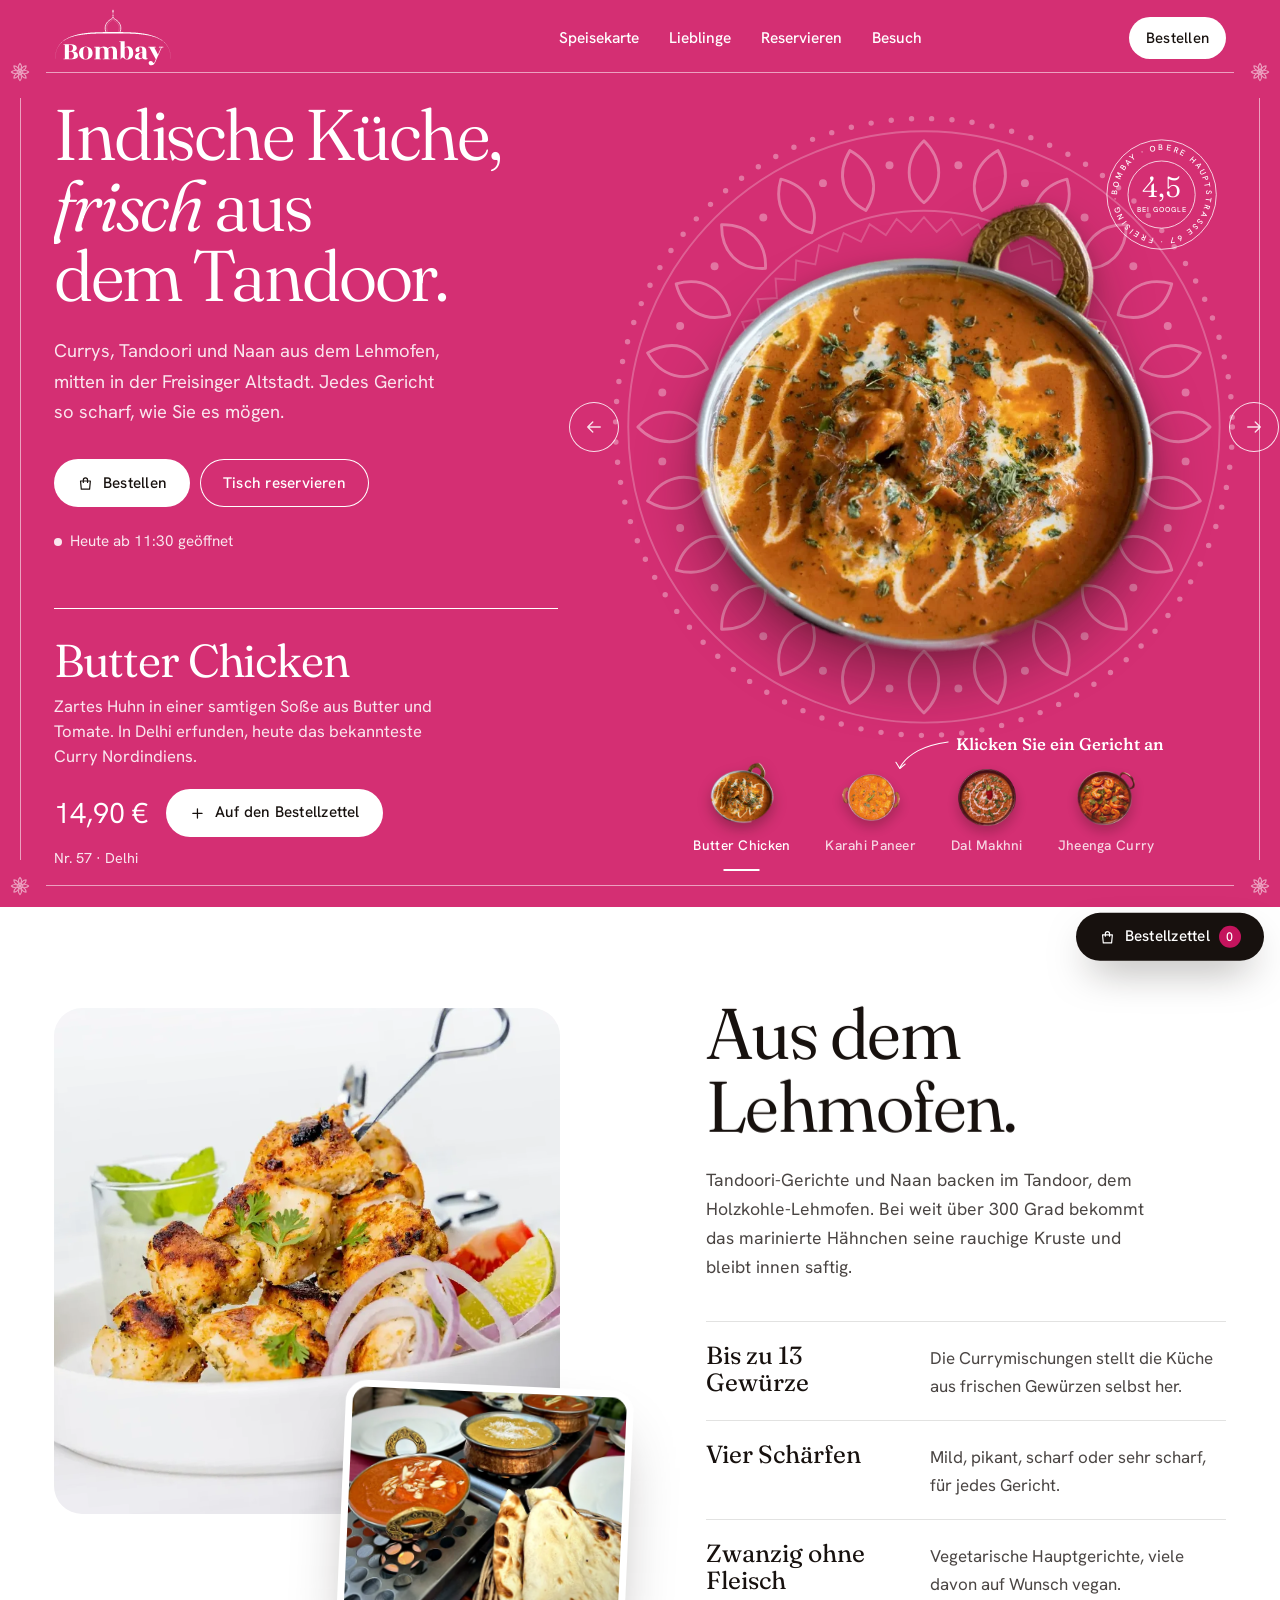
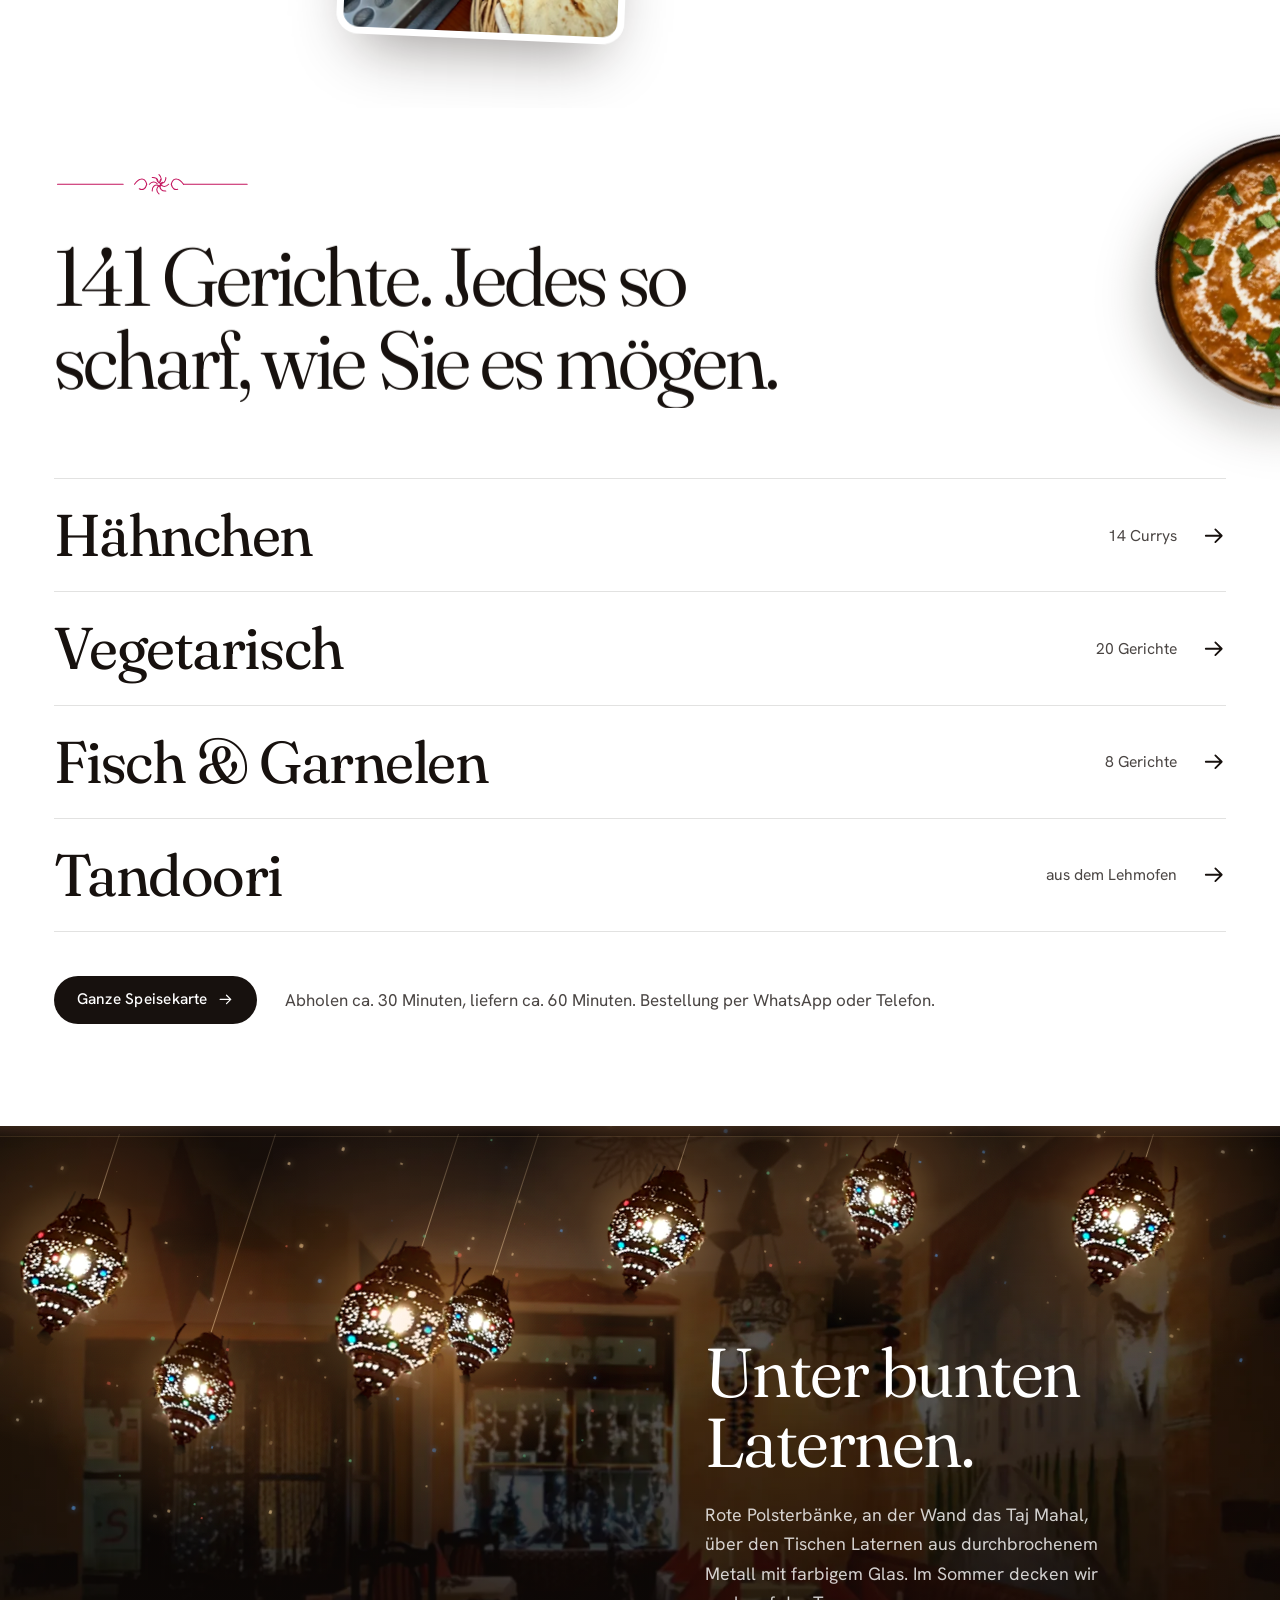
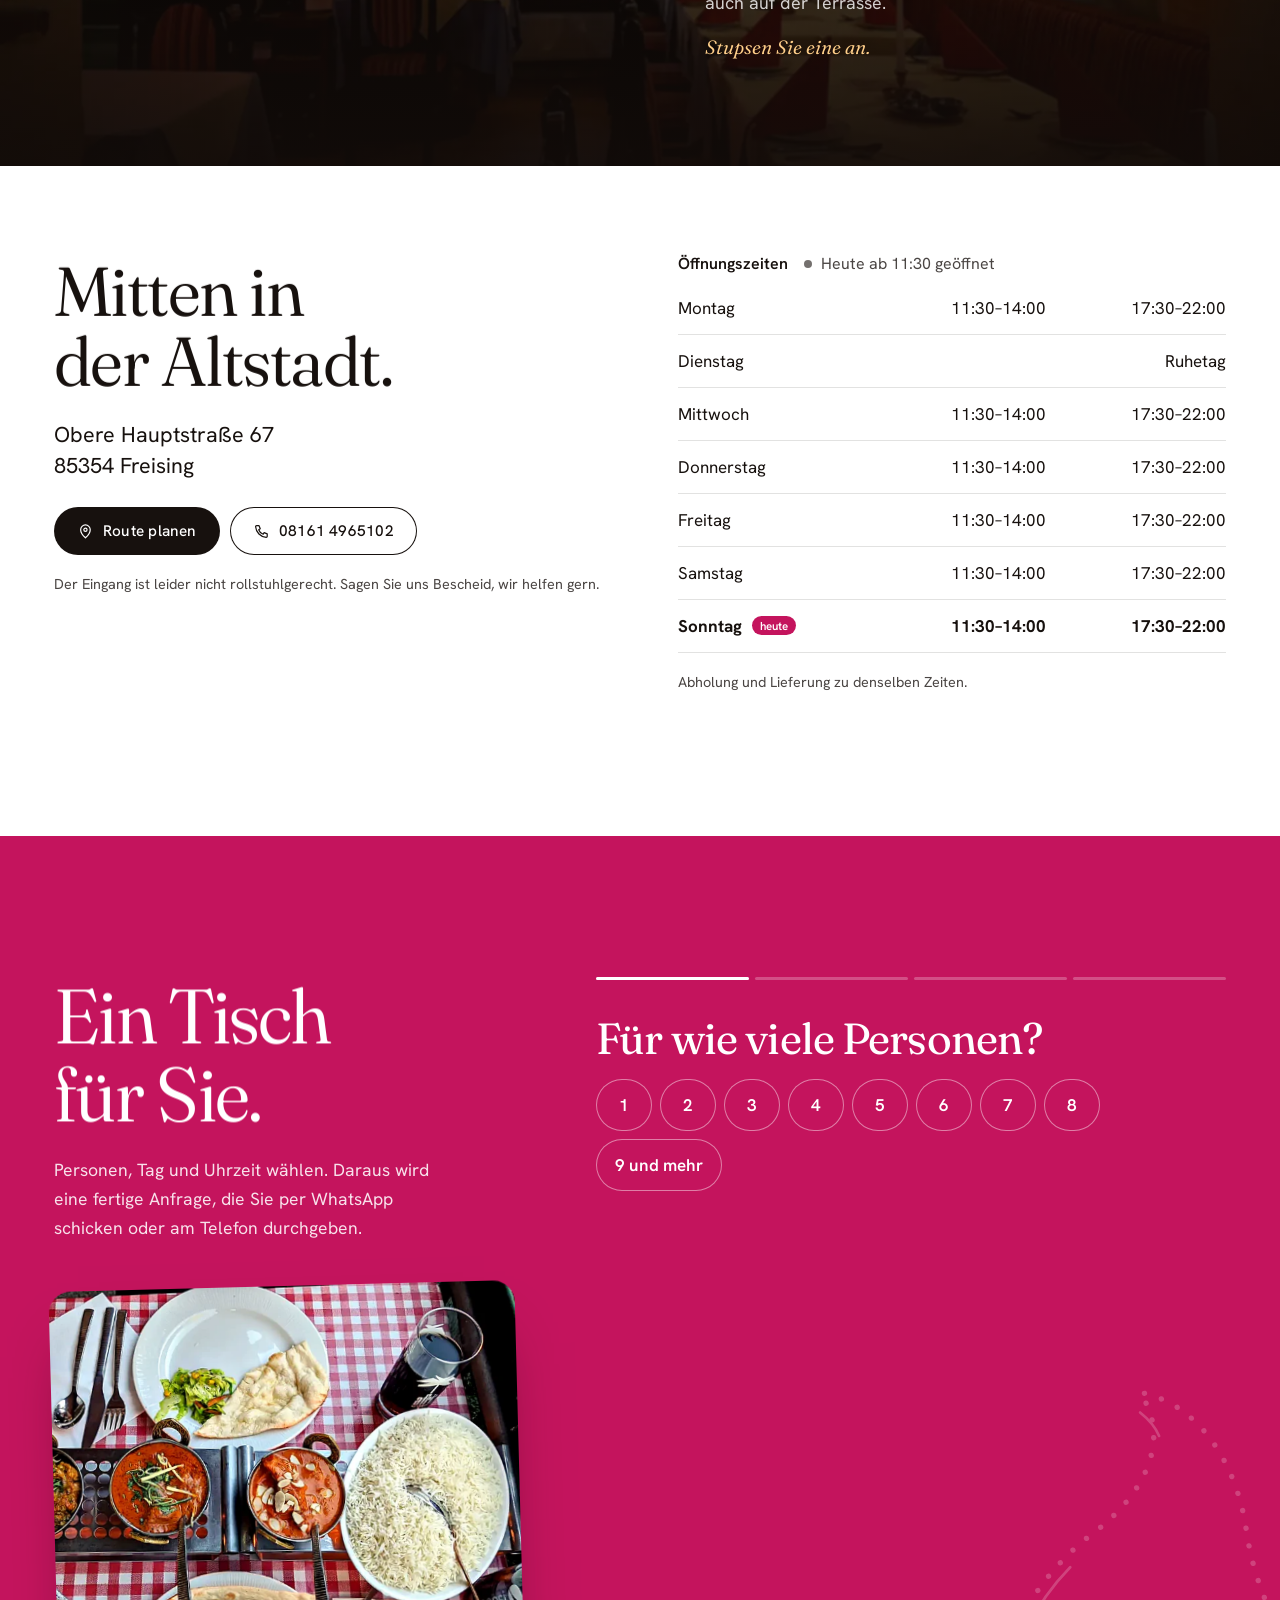
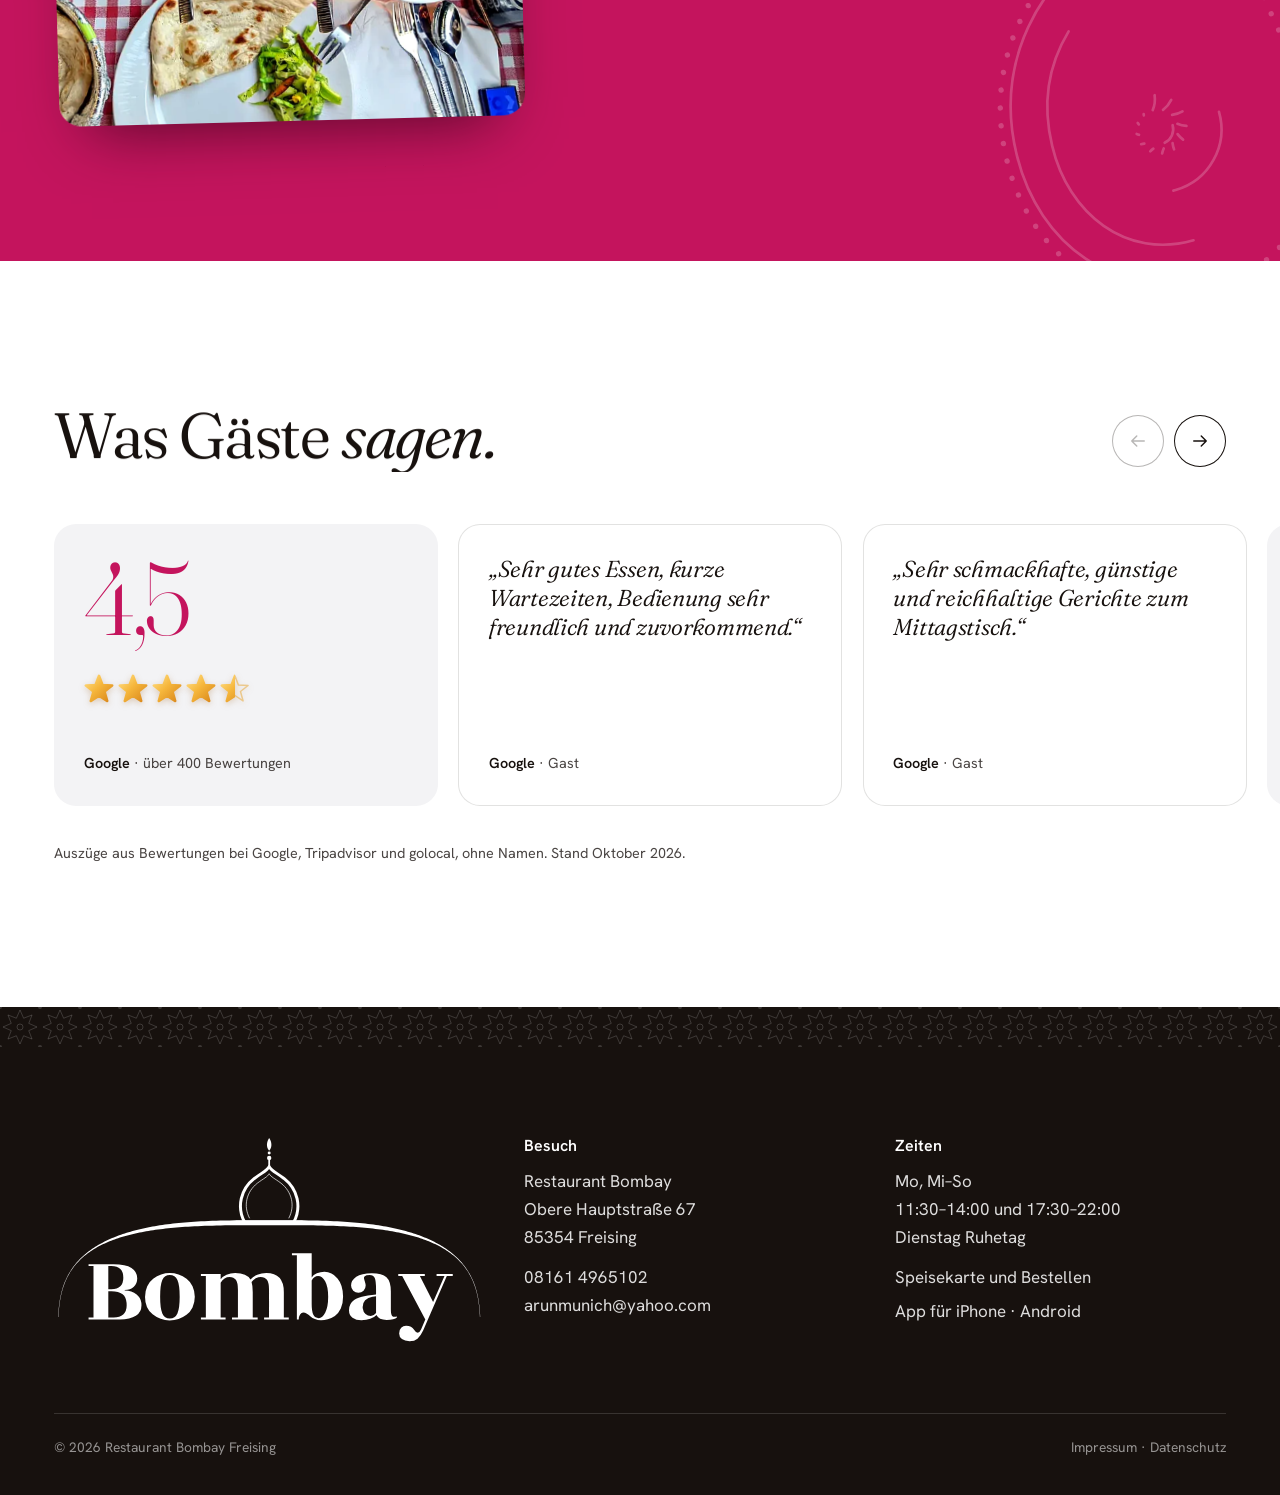
==== commit 21b91cb3: "Laternen lebendiger, Speisekarte mobil kompakt, Goldsterne, Atmosphäre-Fotos, feiner Übergang - Late" ====
--- a/index.html
+++ b/index.html
@@ -113,9 +113,14 @@
   <!-- ═══ Aus dem Lehmofen ═══ -->
   <section class="ofen" id="ofen" aria-labelledby="ofen-titel">
     <div class="wrap ofen-raster">
-      <figure class="ofen-bild" data-ofen-bild>
-        <img src="img/chicken-tikka-1400.webp" srcset="img/chicken-tikka-900.webp 900w, img/chicken-tikka-1400.webp 1400w" sizes="(max-width: 860px) 100vw, 52vw" width="1400" height="1400" loading="lazy" alt="Chicken Tikka: marinierte Hähnchenstücke vom Spieß, dazu Zwiebelringe, Tomate, Limette und Minzjoghurt">
-      </figure>
+      <div class="ofen-bilder">
+        <figure class="ofen-bild" data-ofen-bild>
+          <img src="img/chicken-tikka-1400.webp" srcset="img/chicken-tikka-900.webp 900w, img/chicken-tikka-1400.webp 1400w" sizes="(max-width: 860px) 100vw, 52vw" width="1400" height="1400" loading="lazy" alt="Chicken Tikka: marinierte Hähnchenstücke vom Spieß, dazu Zwiebelringe, Tomate, Limette und Minzjoghurt">
+        </figure>
+        <figure class="ofen-bild2" data-ofen-bild2>
+          <img src="img/foto/naan-tandoor-700.webp" srcset="img/foto/naan-tandoor-700.webp 700w, img/foto/naan-tandoor-1100.webp 1100w" sizes="(max-width: 860px) 56vw, 24vw" width="1100" height="972" loading="lazy" decoding="async" alt="Naan frisch aus dem Tandoor im Korb, daneben Currys in Schalen auf dem Rechaud">
+        </figure>
+      </div>
       <div class="ofen-text">
         <h2 id="ofen-titel" data-zeilen>Aus dem Lehmofen.</h2>
         <p class="ofen-unter" data-auf>Tandoori-Gerichte und Naan backen im Tandoor, dem Holzkohle-Lehmofen. Bei weit über 300 Grad bekommt das marinierte Hähnchen seine rauchige Kruste und bleibt innen saftig.</p>
@@ -157,10 +162,10 @@
           <div class="laterne laterne--1" data-laterne data-laenge="70" style="--x:5%;--laenge:70px;--g:1.0;--sp:1"><span class="laterne-licht"></span><img src="img/laterne-364.webp" alt="" width="364" height="517" loading="lazy" decoding="async"></div>
           <div class="laterne laterne--2" data-laterne data-laenge="210" style="--x:18%;--laenge:210px;--g:0.82;--sp:-1"><span class="laterne-licht"></span><img src="img/laterne-364.webp" alt="" width="364" height="517" loading="lazy" decoding="async"></div>
           <div class="laterne laterne--3" data-laterne data-laenge="120" style="--x:31%;--laenge:120px;--g:1.12;--sp:1"><span class="laterne-licht"></span><img src="img/laterne-364.webp" alt="" width="364" height="517" loading="lazy" decoding="async"></div>
-          <div class="laterne laterne--4" data-laterne data-laenge="260" style="--x:45%;--laenge:260px;--g:0.7;--sp:-1"><span class="laterne-licht"></span><img src="img/laterne-364.webp" alt="" width="364" height="517" loading="lazy" decoding="async"></div>
-          <div class="laterne laterne--5" data-laterne data-laenge="44" style="--x:59%;--laenge:44px;--g:0.9;--sp:1"><span class="laterne-licht"></span><img src="img/laterne-364.webp" alt="" width="364" height="517" loading="lazy" decoding="async"></div>
-          <div class="laterne laterne--6" data-laterne data-laenge="20" style="--x:73%;--laenge:20px;--g:0.78;--sp:-1"><span class="laterne-licht"></span><img src="img/laterne-364.webp" alt="" width="364" height="517" loading="lazy" decoding="async"></div>
-          <div class="laterne laterne--7" data-laterne data-laenge="60" style="--x:87%;--laenge:60px;--g:1.05;--sp:1"><span class="laterne-licht"></span><img src="img/laterne-364.webp" alt="" width="364" height="517" loading="lazy" decoding="async"></div>
+          <div class="laterne laterne--4" data-laterne data-laenge="150" style="--x:39%;--laenge:150px;--g:0.72;--sp:-1"><span class="laterne-licht"></span><img src="img/laterne-364.webp" alt="" width="364" height="517" loading="lazy" decoding="async"></div>
+          <div class="laterne laterne--5" data-laterne data-laenge="40" style="--x:50%;--laenge:40px;--g:0.9;--sp:1"><span class="laterne-licht"></span><img src="img/laterne-364.webp" alt="" width="364" height="517" loading="lazy" decoding="async"></div>
+          <div class="laterne laterne--6" data-laterne data-laenge="16" style="--x:67%;--laenge:16px;--g:0.74;--sp:-1"><span class="laterne-licht"></span><img src="img/laterne-364.webp" alt="" width="364" height="517" loading="lazy" decoding="async"></div>
+          <div class="laterne laterne--7" data-laterne data-laenge="26" style="--x:86%;--laenge:26px;--g:0.95;--sp:1"><span class="laterne-licht"></span><img src="img/laterne-364.webp" alt="" width="364" height="517" loading="lazy" decoding="async"></div>
         </div>
         <div class="laternen-text">
           <h2 data-zeilen>Unter bunten Laternen.</h2>
@@ -208,6 +213,9 @@
       <div class="res-kopf">
         <h2 id="res-titel" data-zeilen>Ein Tisch für Sie.</h2>
         <p data-auf>Personen, Tag und Uhrzeit wählen. Daraus wird eine fertige Anfrage, die Sie per WhatsApp schicken oder am Telefon durchgeben.</p>
+        <figure class="res-bild" data-auf>
+          <img src="img/foto/tisch-700.webp" srcset="img/foto/tisch-700.webp 700w, img/foto/tisch-900.webp 900w" sizes="(max-width: 860px) 90vw, 34vw" width="900" height="840" loading="lazy" decoding="async" alt="Ein gedeckter Tisch von oben: drei Currys auf dem Rechaud, Reis, Naan, Salat und Raita">
+        </figure>
       </div>
       <div class="res" data-reservierung></div>
       <noscript><p>Reservieren Sie telefonisch unter <a href="tel:+4981614965102">08161 4965102</a>.</p></noscript>
@@ -216,6 +224,7 @@
 
   <!-- ═══ Stimmen ═══ -->
   <section class="stimmen" aria-labelledby="stimmen-titel">
+    <svg width="0" height="0" style="position:absolute" aria-hidden="true" focusable="false"><defs><linearGradient id="gold" x1="0" y1="0" x2="1" y2="1"><stop offset="0" stop-color="#ffe08a"/><stop offset=".45" stop-color="#f6b73c"/><stop offset="1" stop-color="#d9861a"/></linearGradient><clipPath id="halb"><rect x="0" y="0" width="12" height="24"/></clipPath></defs></svg>
     <div class="wrap stimmen-kopf">
       <h2 id="stimmen-titel" data-zeilen>Was Gäste <em class="akzent">sagen.</em></h2>
       <div class="stimmen-pfeile">
@@ -226,7 +235,7 @@
     <ul class="stimmen-band" role="list" tabindex="0" aria-label="Bewertungen, seitlich verschiebbar" data-stimmen>
       <li class="stimme stimme--note">
         <p class="stimme-zahl">4,5</p>
-        <span class="sterne" aria-hidden="true"><svg class="ico"><use href="#i-stern"/></svg><svg class="ico"><use href="#i-stern"/></svg><svg class="ico"><use href="#i-stern"/></svg><svg class="ico"><use href="#i-stern"/></svg><svg class="ico"><use href="#i-stern-halb"/></svg></span>
+        <span class="sterne-gold" data-sterne aria-hidden="true"><svg class="gstern" style="--i:0" viewBox="0 0 24 24" aria-hidden="true" focusable="false"><path d="M12.00 1.60 L14.70 8.88 L22.46 9.20 L16.37 14.02 L18.47 21.50 L12.00 17.20 L5.53 21.50 L7.63 14.02 L1.54 9.20 L9.30 8.88Z" fill="url(#gold)" stroke="url(#gold)" stroke-width="2.2" stroke-linejoin="round"/></svg><svg class="gstern" style="--i:1" viewBox="0 0 24 24" aria-hidden="true" focusable="false"><path d="M12.00 1.60 L14.70 8.88 L22.46 9.20 L16.37 14.02 L18.47 21.50 L12.00 17.20 L5.53 21.50 L7.63 14.02 L1.54 9.20 L9.30 8.88Z" fill="url(#gold)" stroke="url(#gold)" stroke-width="2.2" stroke-linejoin="round"/></svg><svg class="gstern" style="--i:2" viewBox="0 0 24 24" aria-hidden="true" focusable="false"><path d="M12.00 1.60 L14.70 8.88 L22.46 9.20 L16.37 14.02 L18.47 21.50 L12.00 17.20 L5.53 21.50 L7.63 14.02 L1.54 9.20 L9.30 8.88Z" fill="url(#gold)" stroke="url(#gold)" stroke-width="2.2" stroke-linejoin="round"/></svg><svg class="gstern" style="--i:3" viewBox="0 0 24 24" aria-hidden="true" focusable="false"><path d="M12.00 1.60 L14.70 8.88 L22.46 9.20 L16.37 14.02 L18.47 21.50 L12.00 17.20 L5.53 21.50 L7.63 14.02 L1.54 9.20 L9.30 8.88Z" fill="url(#gold)" stroke="url(#gold)" stroke-width="2.2" stroke-linejoin="round"/></svg><svg class="gstern" style="--i:4" viewBox="0 0 24 24" aria-hidden="true" focusable="false"><path d="M12.00 1.60 L14.70 8.88 L22.46 9.20 L16.37 14.02 L18.47 21.50 L12.00 17.20 L5.53 21.50 L7.63 14.02 L1.54 9.20 L9.30 8.88Z" fill="none" stroke="#e7a93b" stroke-opacity=".55" stroke-width="1.2" stroke-linejoin="round"/><g clip-path="url(#halb)"><path d="M12.00 1.60 L14.70 8.88 L22.46 9.20 L16.37 14.02 L18.47 21.50 L12.00 17.20 L5.53 21.50 L7.63 14.02 L1.54 9.20 L9.30 8.88Z" fill="url(#gold)" stroke="url(#gold)" stroke-width="2.2" stroke-linejoin="round"/></g></svg></span>
         <p class="stimme-quelle"><b>Google</b> · über 400 Bewertungen</p>
       </li>
       <li class="stimme">
@@ -239,7 +248,6 @@
       </li>
       <li class="stimme stimme--note">
         <p class="stimme-zahl">4,2</p>
-        <span class="sterne" aria-hidden="true"><svg class="ico"><use href="#i-stern"/></svg><svg class="ico"><use href="#i-stern"/></svg><svg class="ico"><use href="#i-stern"/></svg><svg class="ico"><use href="#i-stern"/></svg><svg class="ico ico--leer"><use href="#i-stern"/></svg></span>
         <p class="stimme-quelle"><b>Tripadvisor</b> · 56 Bewertungen, Platz 7 von 94 Restaurants in Freising</p>
       </li>
       <li class="stimme">
--- a/css/start.css
+++ b/css/start.css
@@ -93,7 +93,10 @@
 /* ── Aus dem Lehmofen ── */
 .ofen { background: var(--weiss); padding: clamp(64px, 7vw, 120px) 0; overflow: hidden; }
 .ofen-raster { display: grid; grid-template-columns: minmax(0, 1.05fr) minmax(0, .95fr); gap: clamp(32px, 6vw, 100px); align-items: center; }
+.ofen-bilder { position: relative; padding: 0 12% 16% 0; }
 .ofen-bild { position: relative; aspect-ratio: 1; border-radius: 28px; overflow: hidden; isolation: isolate; }
+.ofen-bild2 { position: absolute; right: 0; bottom: 0; width: 50%; aspect-ratio: 1100 / 972; border-radius: 22px; overflow: hidden; border: 7px solid var(--weiss); box-shadow: 0 30px 60px -24px rgba(20, 12, 6, .45); transform: rotate(2.5deg); }
+.ofen-bild2 img { width: 100%; height: 100%; object-fit: cover; }
 .ofen-bild img { width: 100%; height: 100%; object-fit: cover; }
 .ofen-text h2 { font-size: clamp(2.8rem, 5.6vw, 5.8rem); }
 .ofen-unter { margin-top: 22px; max-width: 46ch; font-size: 1.1rem; color: var(--tinte-2); }
@@ -127,7 +130,7 @@
 
 /* ── Besuch ── */
 /* Laternen hängen von der Oberkante und schwingen beim Scrollen (start.js) */
-.laternen-band { position: relative; display: grid; min-height: clamp(600px, 50vw, 960px); padding: 0 0 clamp(56px, 6vw, 110px); background: #140d0a; color: #fff; overflow: hidden; isolation: isolate; }
+.laternen-band { position: relative; display: grid; min-height: clamp(600px, 50vw, 960px); padding: 0 0 clamp(56px, 6vw, 110px); background: linear-gradient(180deg, rgba(20, 13, 10, .55), rgba(20, 13, 10, .25) 40%, rgba(20, 13, 10, .82)), url("../img/foto/gastraum-nacht-1800.webp") 78% 30% / cover, #140d0a; color: #fff; overflow: hidden; isolation: isolate; }
 .laternen-raster { display: grid; grid-template-columns: minmax(0, 1fr) minmax(0, .8fr); align-items: end; }
 .laternen { position: absolute; inset: 0; }
 .decke { position: absolute; left: 0; right: 0; top: 0; height: 10px; background: linear-gradient(#2a1d15, #140d0a); box-shadow: 0 1px 0 rgba(255, 210, 150, .12); }
@@ -160,6 +163,8 @@
 .res-raster { display: grid; grid-template-columns: minmax(0, .85fr) minmax(0, 1.15fr); gap: clamp(36px, 6vw, 100px); align-items: start; }
 .res-kopf h2 { font-size: clamp(2.8rem, 6vw, 6.2rem); }
 .res-kopf p { margin-top: 22px; max-width: 40ch; font-size: 1.1rem; color: rgba(255,255,255,.88); }
+.res-bild { margin-top: clamp(28px, 3.4vw, 48px); max-width: 520px; border-radius: 22px; overflow: hidden; box-shadow: 0 34px 60px -30px rgba(40, 0, 18, .7); transform: rotate(-1.5deg); }
+.res-bild img { width: 100%; aspect-ratio: 900 / 840; object-fit: cover; }
 .res { display: grid; gap: 26px; min-height: 380px; }
 .res-form { display: grid; gap: clamp(26px, 4vw, 36px); align-content: start; }
 .res-schritt { display: grid; gap: 18px; align-content: start; }
@@ -218,6 +223,16 @@
 .stimme-zahl { font-family: var(--display); font-weight: 300; font-size: clamp(5rem, 8vw, 7.5rem); line-height: .85; letter-spacing: -0.05em; color: var(--rani); }
 .stimme--note .stimme-quelle { margin-top: auto; }
 .sterne { display: inline-flex; gap: 3px; color: var(--safran); }
+/* Goldsterne: gerundete Spitzen, Verlauf, nacheinander eingesetzt, dann ein Lichtschein */
+.sterne-gold { position: relative; display: inline-flex; gap: 4px; margin-top: 4px; }
+.gstern { width: 30px; height: 30px; overflow: visible; filter: drop-shadow(0 2px 3px rgba(150, 80, 0, .25)); }
+.js .sterne-gold .gstern { opacity: 0; transform: scale(.4) rotate(-40deg); }
+.sterne-gold.is-da .gstern { animation: stern-ein .7s cubic-bezier(.34, 1.56, .64, 1) forwards; animation-delay: calc(var(--i) * 90ms + 120ms); }
+@keyframes stern-ein { to { opacity: 1; transform: none; } }
+.sterne-gold::after { content: ""; position: absolute; inset: -4px -8px; background: linear-gradient(105deg, transparent 35%, rgba(255, 255, 255, .85) 50%, transparent 65%); background-size: 250% 100%; background-position: 120% 0; mix-blend-mode: soft-light; pointer-events: none; }
+.sterne-gold.is-da::after { animation: stern-glanz 1.4s ease .9s forwards; }
+@keyframes stern-glanz { to { background-position: -40% 0; } }
+@media (prefers-reduced-motion: reduce) { .js .sterne-gold .gstern { opacity: 1; transform: none; } .sterne-gold.is-da .gstern, .sterne-gold.is-da::after { animation: none; } }
 .sterne .ico { width: 1.5rem; height: 1.5rem; }
 .sterne .ico--leer { opacity: .28; }
 .stimme--du { background: var(--rani); color: #fff; box-shadow: none; justify-content: flex-end; }
@@ -228,7 +243,9 @@
 /* ── Mobil ── */
 @media (max-width: 860px) {
   .ofen-raster, .besuch-raster, .res-raster { grid-template-columns: 1fr; }
+  .ofen-bilder { padding: 0 0 22% 0; }
   .ofen-bild { margin: 0 calc(var(--rand) * -1); border-radius: 0; }
+  .ofen-bild2 { width: 58%; right: -4px; bottom: 0; }
   .fakten > div { grid-template-columns: 1fr; }
   .gaenge a { grid-template-columns: 1fr auto; }
   .gang-info { display: none; }
